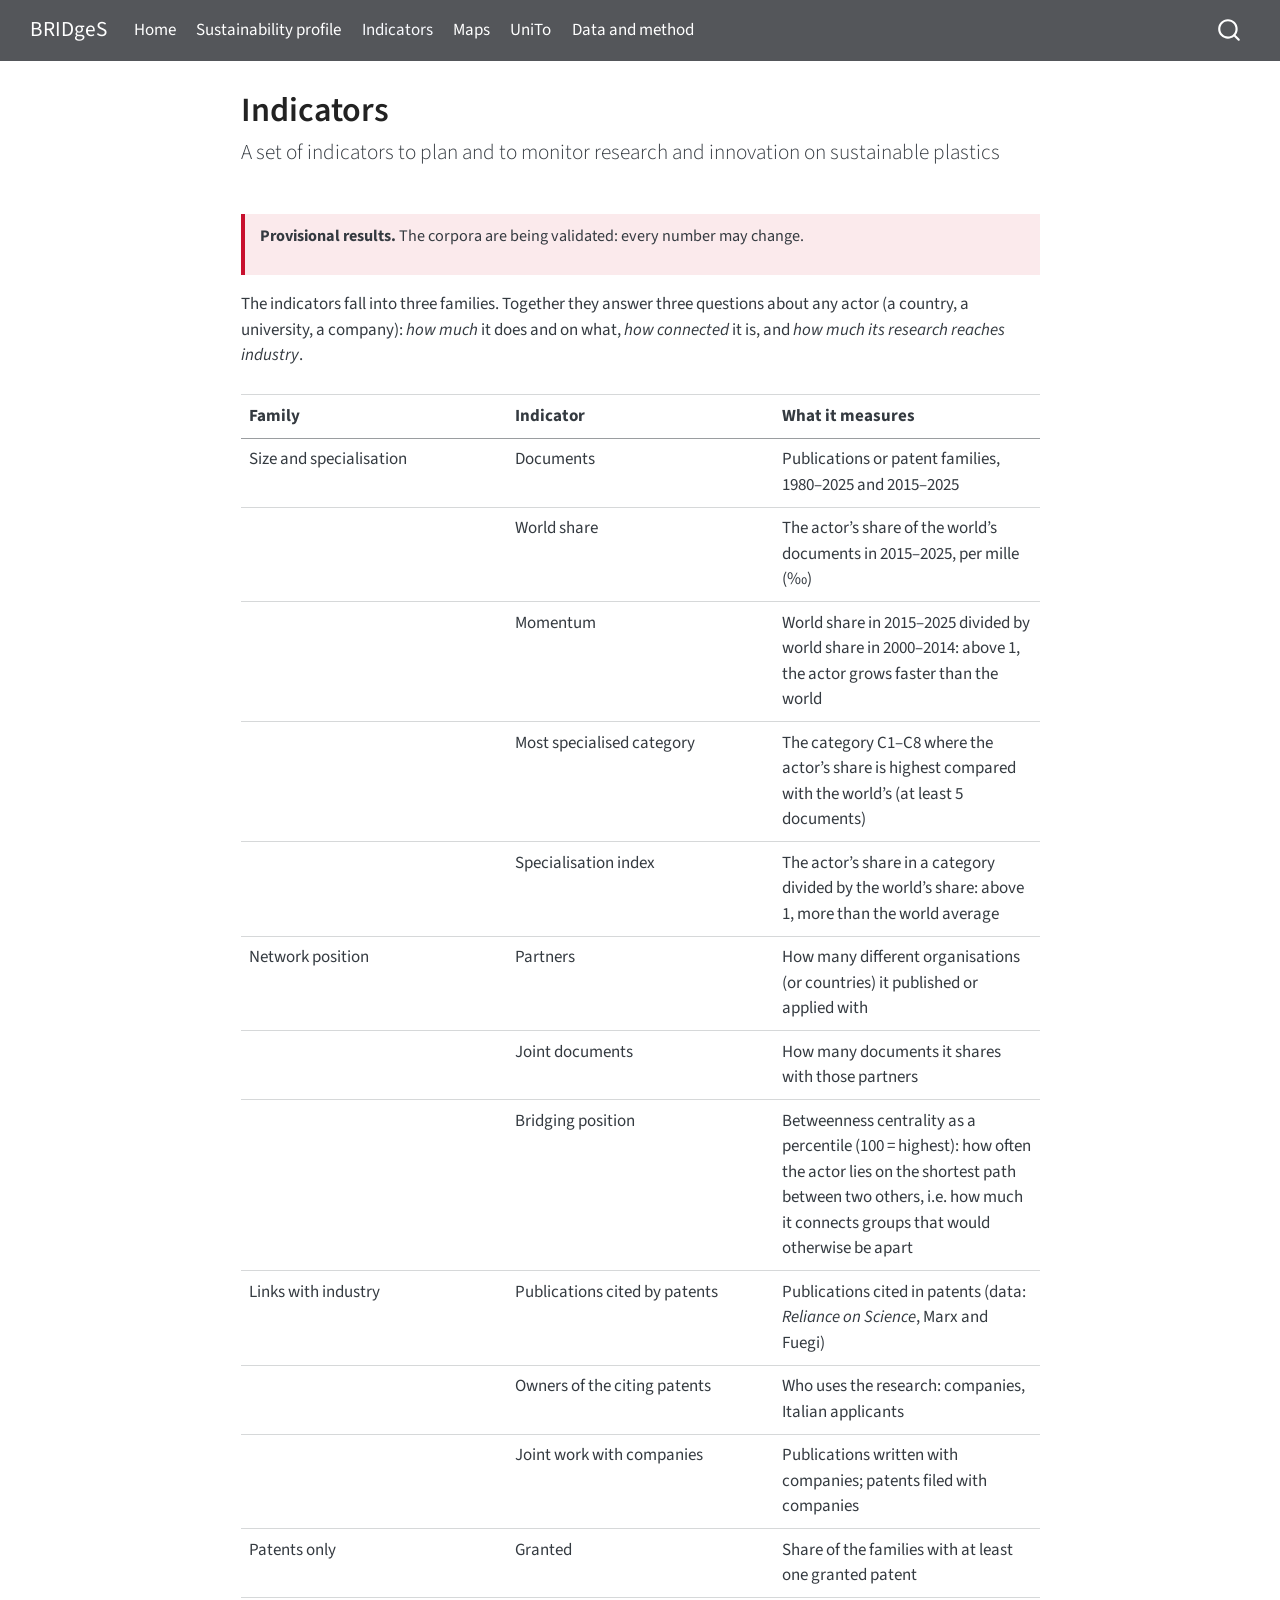
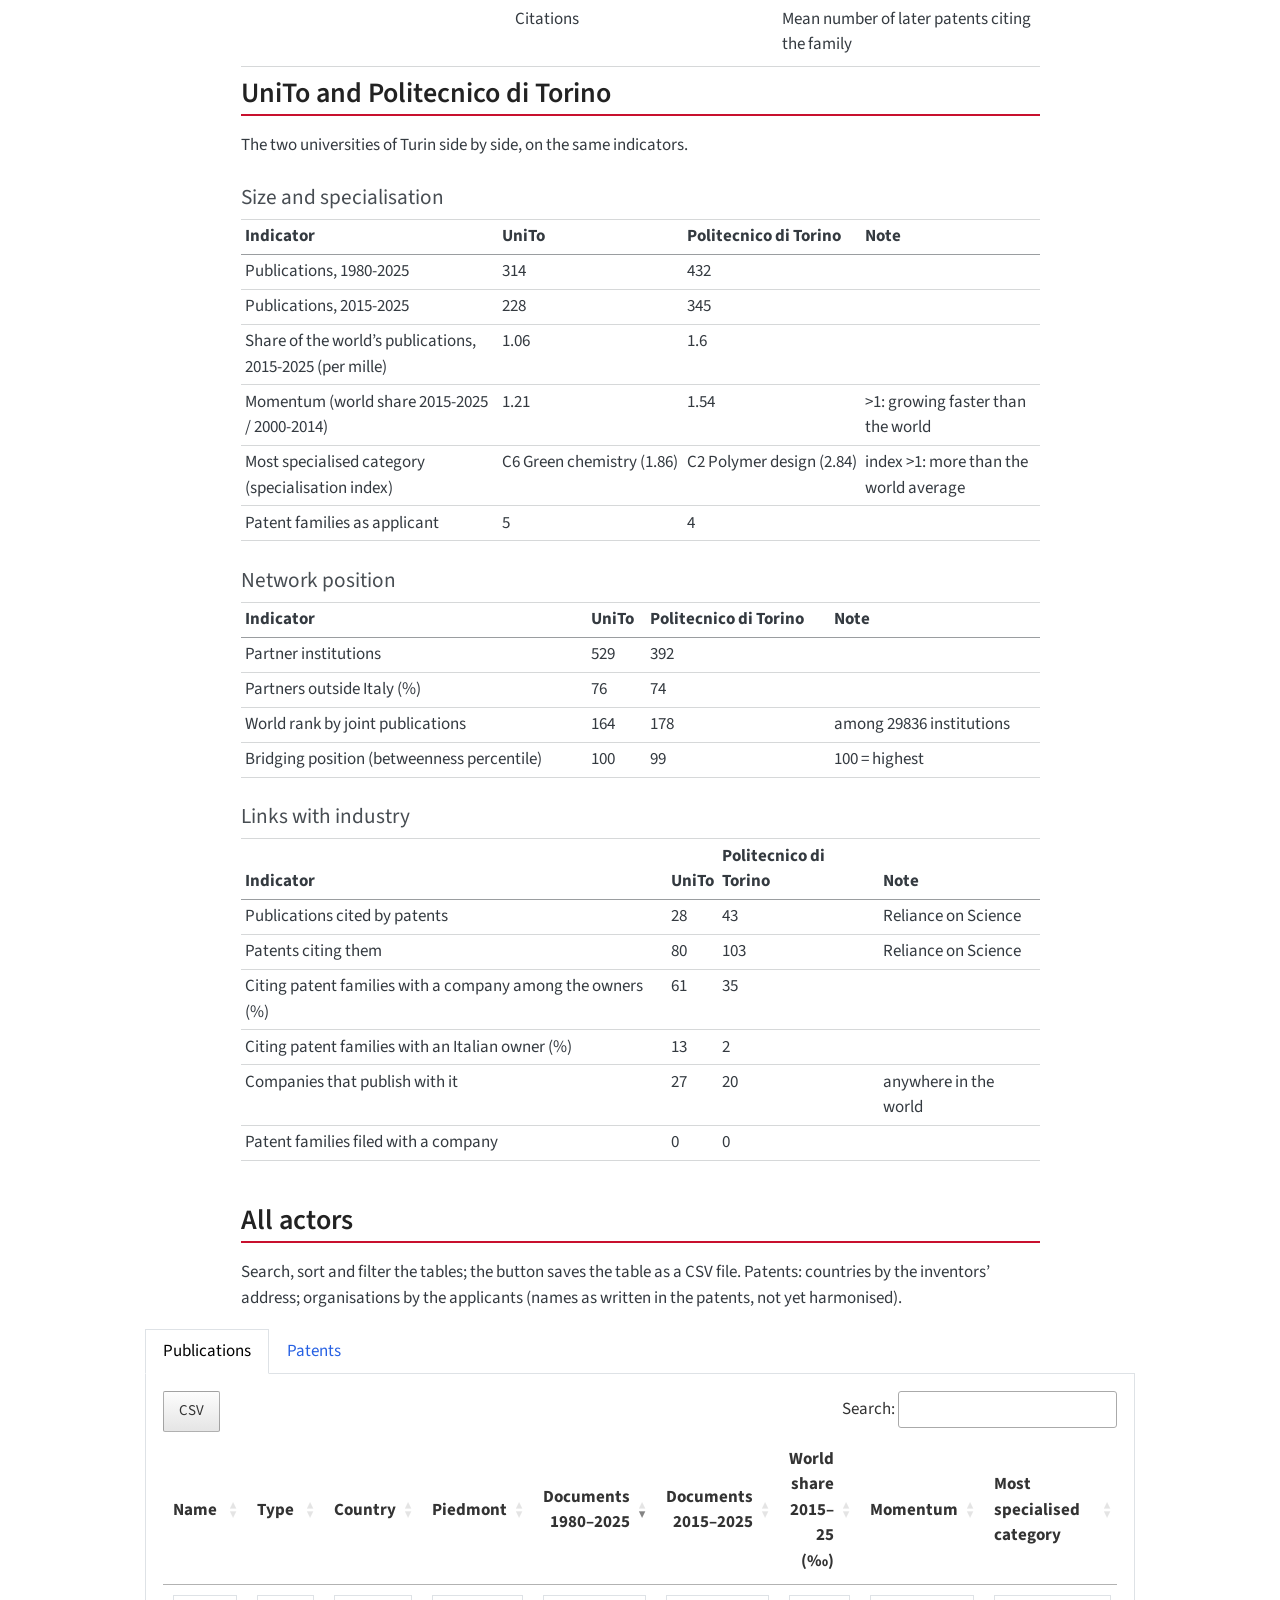
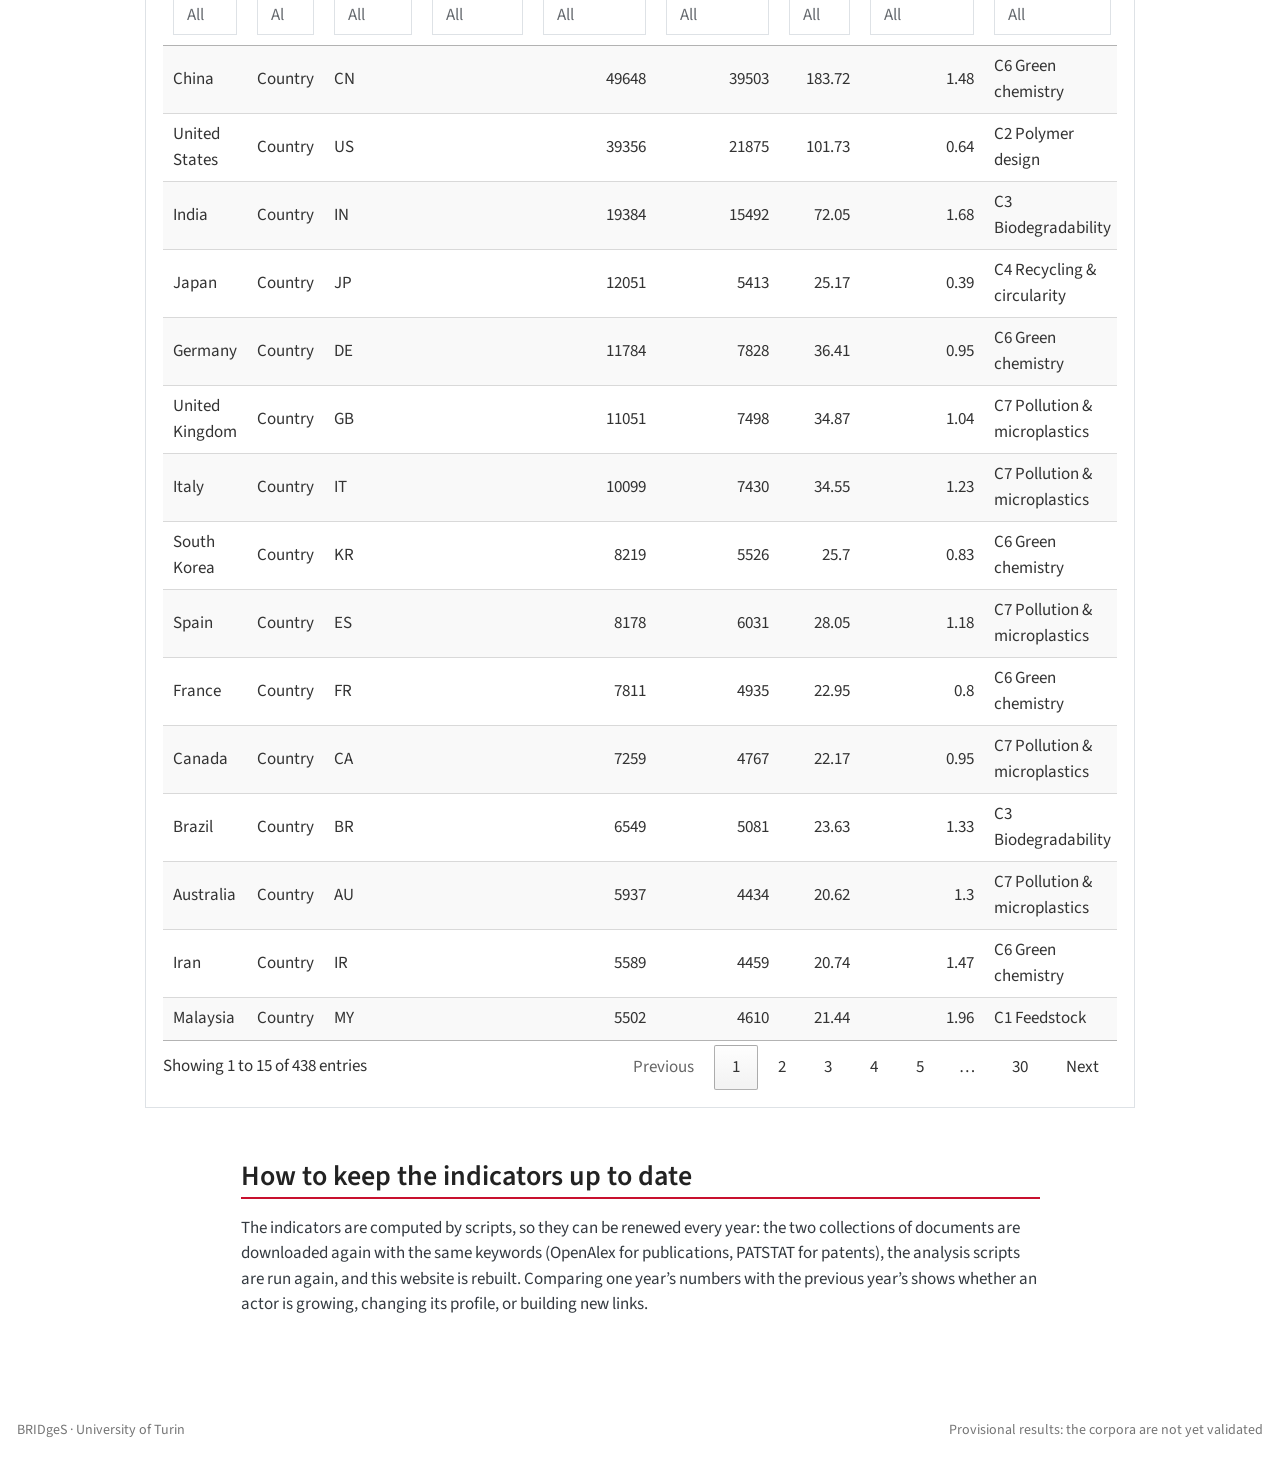
==== indicators.html @ ce09533a "Publish the BRIDgeS dashboard (provisional results) Co-Authored-By: Claude Opus 5.5 <noreply@anthrop" ====
<!DOCTYPE html>
<html xmlns="http://www.w3.org/1999/xhtml" lang="en" xml:lang="en"><head>

<meta charset="utf-8">
<meta name="generator" content="quarto-1.11.9">

<meta name="viewport" content="width=device-width, initial-scale=1.0, user-scalable=yes">


<title>Indicators – BRIDgeS</title>
<style>
/* Default styles provided by pandoc.
** See https://pandoc.org/MANUAL.html#variables-for-html for config info.
*/
span.smallcaps{font-variant: small-caps;}
div.columns{display: flex; gap: 1.5em;}
div.column{flex: auto;}
@media screen {
div.columns{gap: min(4vw, 1.5em);}
div.column{overflow-x: auto;}
}
div.hanging-indent{margin-left: 1.5em; text-indent: -1.5em;}
ul.task-list{list-style: none;}
ul.task-list li input[type="checkbox"] {
  width: 0.8em;
  margin: 0 0.8em 0.2em -1em; /* quarto-specific, see https://github.com/quarto-dev/quarto-cli/issues/4556 */ 
  vertical-align: middle;
}
</style>


<script src="site_libs/quarto-nav/quarto-nav.js"></script>
<script src="site_libs/quarto-nav/headroom.min.js"></script>
<script src="site_libs/clipboard/clipboard.min.js"></script>
<script src="site_libs/quarto-search/autocomplete.umd.js"></script>
<script src="site_libs/quarto-search/fuse.min.js"></script>
<script src="site_libs/quarto-search/quarto-search.js"></script>
<meta name="quarto:offset" content="./">
<script src="site_libs/quarto-html/quarto.js" type="module"></script>
<script src="site_libs/quarto-html/tabsets/tabsets.js" type="module"></script>
<script src="site_libs/quarto-html/scrollable-regions/scrollable-regions.js" type="module"></script>
<script src="site_libs/quarto-html/popper.min.js"></script>
<script src="site_libs/quarto-html/tippy.umd.min.js"></script>
<script src="site_libs/quarto-html/anchor.min.js"></script>
<link href="site_libs/quarto-html/tippy.css" rel="stylesheet">
<link href="site_libs/quarto-html/quarto-syntax-highlighting-63b5708e65d6cd79cd7618c58d0c21e7.css" rel="stylesheet" id="quarto-text-highlighting-styles">
<script src="site_libs/bootstrap/bootstrap.min.js"></script>
<link href="site_libs/bootstrap/bootstrap-icons.css" rel="stylesheet">
<link href="site_libs/bootstrap/bootstrap-1e1990210f706a23b1043b8b5bf1d774.min.css" rel="stylesheet" append-hash="true" id="quarto-bootstrap" data-mode="light">
<script id="quarto-search-options" type="application/json">{
  "location": "navbar",
  "copy-button": false,
  "collapse-after": 3,
  "panel-placement": "end",
  "type": "overlay",
  "limit": 50,
  "keyboard-shortcut": [
    "f",
    "/",
    "s"
  ],
  "show-item-context": false,
  "language": {
    "search-no-results-text": "No results",
    "search-matching-documents-text": "matching documents",
    "search-copy-link-title": "Copy link to search",
    "search-hide-matches-text": "Hide additional matches",
    "search-more-match-text": "more match in this document",
    "search-more-matches-text": "more matches in this document",
    "search-clear-button-title": "Clear",
    "search-text-placeholder": "",
    "search-detached-cancel-button-title": "Cancel",
    "search-submit-button-title": "Submit",
    "search-label": "Search"
  }
}</script>
<link href="site_libs/htmltools-fill-0.5.9/fill.css" rel="stylesheet">
<script src="site_libs/htmlwidgets-1.6.4/htmlwidgets.js"></script>
<link href="site_libs/datatables-css-0.0.0/datatables-crosstalk.css" rel="stylesheet">
<script src="site_libs/datatables-binding-0.34.0/datatables.js"></script>
<script src="site_libs/jquery-3.6.0/jquery-3.6.0.min.js"></script>
<link href="site_libs/dt-core-1.13.6/css/jquery.dataTables.min.css" rel="stylesheet">
<link href="site_libs/dt-core-1.13.6/css/jquery.dataTables.extra.css" rel="stylesheet">
<script src="site_libs/dt-core-1.13.6/js/jquery.dataTables.min.js"></script>
<link href="site_libs/dt-ext-buttons-1.13.6/css/buttons.dataTables.min.css" rel="stylesheet">
<script src="site_libs/dt-ext-buttons-1.13.6/js/dataTables.buttons.min.js"></script>
<script src="site_libs/dt-ext-buttons-1.13.6/js/buttons.html5.min.js"></script>
<script src="site_libs/dt-ext-buttons-1.13.6/js/buttons.colVis.min.js"></script>
<script src="site_libs/dt-ext-buttons-1.13.6/js/buttons.print.min.js"></script>
<link href="site_libs/nouislider-7.0.10/jquery.nouislider.min.css" rel="stylesheet">
<script src="site_libs/nouislider-7.0.10/jquery.nouislider.min.js"></script>
<link href="site_libs/selectize-0.12.0/selectize.bootstrap3.css" rel="stylesheet">
<script src="site_libs/selectize-0.12.0/selectize.min.js"></script>
<link href="site_libs/crosstalk-1.2.2/css/crosstalk.min.css" rel="stylesheet">
<script src="site_libs/crosstalk-1.2.2/js/crosstalk.min.js"></script>


<link rel="stylesheet" href="styles.css">
</head>

<body class="nav-fixed fullcontent quarto-light"><a id="quarto-skip-link" class="visually-hidden-focusable" href="#quarto-document-content">Skip to main content</a>

<div id="quarto-search-results"></div>
  <header id="quarto-header" class="headroom fixed-top">
    <nav class="navbar navbar-expand-lg " data-bs-theme="dark" aria-label="Site">
      <div class="navbar-container container-fluid">
      <div class="navbar-brand-container mx-auto">
    <a class="navbar-brand" href="./index.html">
    <span class="navbar-title">BRIDgeS</span>
    </a>
  </div>
          <button class="navbar-toggler" type="button" data-bs-toggle="collapse" data-bs-target="#navbarCollapse" aria-controls="navbarCollapse" aria-expanded="false" aria-label="Toggle navigation" onclick="if (window.quartoToggleHeadroom) { window.quartoToggleHeadroom(); }">
  <span class="navbar-toggler-icon"></span>
</button>
          <div class="collapse navbar-collapse" id="navbarCollapse">
            <ul class="navbar-nav navbar-nav-scroll me-auto">
  <li class="nav-item">
    <a class="nav-link" href="./index.html"> 
<span class="menu-text">Home</span></a>
  </li>  
  <li class="nav-item">
    <a class="nav-link" href="./profile.html"> 
<span class="menu-text">Sustainability profile</span></a>
  </li>  
  <li class="nav-item">
    <a class="nav-link active" href="./indicators.html" aria-current="page"> 
<span class="menu-text">Indicators</span></a>
  </li>  
  <li class="nav-item">
    <a class="nav-link" href="./maps.html"> 
<span class="menu-text">Maps</span></a>
  </li>  
  <li class="nav-item">
    <a class="nav-link" href="./unito.html"> 
<span class="menu-text">UniTo</span></a>
  </li>  
  <li class="nav-item">
    <a class="nav-link" href="./about.html"> 
<span class="menu-text">Data and method</span></a>
  </li>  
</ul>
          </div> <!-- /navcollapse -->
            <div class="quarto-navbar-tools">
</div>
            <div id="quarto-search" class="" title="Search"></div>
      </div> <!-- /container-fluid -->
    </nav>
</header>
<!-- content -->
<div id="quarto-content" class="quarto-container page-columns page-rows-contents page-layout-article page-navbar">
<!-- sidebar -->
<!-- margin-sidebar -->
    
<!-- main -->
<main class="content page-columns page-full" id="quarto-document-content" tabindex="-1">

<header id="title-block-header" class="quarto-title-block default">
<div class="quarto-title">
<h1 class="title">Indicators</h1>
<p class="subtitle lead">A set of indicators to plan and to monitor research and innovation on sustainable plastics</p>
</div>



<div class="quarto-title-meta">

    
  
    
  </div>
  


</header>


<div class="provisional">
<p><strong>Provisional results.</strong> The corpora are being validated: every number may change.</p>
</div>
<p>The indicators fall into three families. Together they answer three questions about any actor (a country, a university, a company): <em>how much</em> it does and on what, <em>how connected</em> it is, and <em>how much its research reaches industry</em>.</p>
<table class="caption-top table">
<colgroup>
<col style="width: 33%">
<col style="width: 33%">
<col style="width: 33%">
</colgroup>
<thead>
<tr class="header">
<th>Family</th>
<th>Indicator</th>
<th>What it measures</th>
</tr>
</thead>
<tbody>
<tr class="odd">
<td>Size and specialisation</td>
<td>Documents</td>
<td>Publications or patent families, 1980–2025 and 2015–2025</td>
</tr>
<tr class="even">
<td></td>
<td>World share</td>
<td>The actor’s share of the world’s documents in 2015–2025, per mille (‰)</td>
</tr>
<tr class="odd">
<td></td>
<td>Momentum</td>
<td>World share in 2015–2025 divided by world share in 2000–2014: above 1, the actor grows faster than the world</td>
</tr>
<tr class="even">
<td></td>
<td>Most specialised category</td>
<td>The category C1–C8 where the actor’s share is highest compared with the world’s (at least 5 documents)</td>
</tr>
<tr class="odd">
<td></td>
<td>Specialisation index</td>
<td>The actor’s share in a category divided by the world’s share: above 1, more than the world average</td>
</tr>
<tr class="even">
<td>Network position</td>
<td>Partners</td>
<td>How many different organisations (or countries) it published or applied with</td>
</tr>
<tr class="odd">
<td></td>
<td>Joint documents</td>
<td>How many documents it shares with those partners</td>
</tr>
<tr class="even">
<td></td>
<td>Bridging position</td>
<td>Betweenness centrality as a percentile (100 = highest): how often the actor lies on the shortest path between two others, i.e.&nbsp;how much it connects groups that would otherwise be apart</td>
</tr>
<tr class="odd">
<td>Links with industry</td>
<td>Publications cited by patents</td>
<td>Publications cited in patents (data: <em>Reliance on Science</em>, Marx and Fuegi)</td>
</tr>
<tr class="even">
<td></td>
<td>Owners of the citing patents</td>
<td>Who uses the research: companies, Italian applicants</td>
</tr>
<tr class="odd">
<td></td>
<td>Joint work with companies</td>
<td>Publications written with companies; patents filed with companies</td>
</tr>
<tr class="even">
<td>Patents only</td>
<td>Granted</td>
<td>Share of the families with at least one granted patent</td>
</tr>
<tr class="odd">
<td></td>
<td>Citations</td>
<td>Mean number of later patents citing the family</td>
</tr>
</tbody>
</table>
<section id="unito-and-politecnico-di-torino" class="level2">
<h2 class="anchored" data-anchor-id="unito-and-politecnico-di-torino">UniTo and Politecnico di Torino</h2>
<p>The two universities of Turin side by side, on the same indicators.</p>
<section id="size-and-specialisation" class="level4">
<h4 class="anchored" data-anchor-id="size-and-specialisation">Size and specialisation</h4>
<table class="table table-sm scorecard">
<thead>
<tr>
<th style="text-align:left;">
Indicator
</th>
<th style="text-align:left;">
UniTo
</th>
<th style="text-align:left;">
Politecnico di Torino
</th>
<th style="text-align:left;">
Note
</th>
</tr>
</thead>
<tbody>
<tr>
<td style="text-align:left;">
Publications, 1980-2025
</td>
<td style="text-align:left;">
314
</td>
<td style="text-align:left;">
432
</td>
<td style="text-align:left;">
</td>
</tr>
<tr>
<td style="text-align:left;">
Publications, 2015-2025
</td>
<td style="text-align:left;">
228
</td>
<td style="text-align:left;">
345
</td>
<td style="text-align:left;">
</td>
</tr>
<tr>
<td style="text-align:left;">
Share of the world’s publications, 2015-2025 (per mille)
</td>
<td style="text-align:left;">
1.06
</td>
<td style="text-align:left;">
1.6
</td>
<td style="text-align:left;">
</td>
</tr>
<tr>
<td style="text-align:left;">
Momentum (world share 2015-2025 / 2000-2014)
</td>
<td style="text-align:left;">
1.21
</td>
<td style="text-align:left;">
1.54
</td>
<td style="text-align:left;">
&gt;1: growing faster than the world
</td>
</tr>
<tr>
<td style="text-align:left;">
Most specialised category (specialisation index)
</td>
<td style="text-align:left;">
C6 Green chemistry (1.86)
</td>
<td style="text-align:left;">
C2 Polymer design (2.84)
</td>
<td style="text-align:left;">
index &gt;1: more than the world average
</td>
</tr>
<tr>
<td style="text-align:left;">
Patent families as applicant
</td>
<td style="text-align:left;">
5
</td>
<td style="text-align:left;">
4
</td>
<td style="text-align:left;">
</td>
</tr>
</tbody>
</table>
</section>
<section id="network-position" class="level4">
<h4 class="anchored" data-anchor-id="network-position">Network position</h4>
<table class="table table-sm scorecard">
<thead>
<tr>
<th style="text-align:left;">
Indicator
</th>
<th style="text-align:left;">
UniTo
</th>
<th style="text-align:left;">
Politecnico di Torino
</th>
<th style="text-align:left;">
Note
</th>
</tr>
</thead>
<tbody>
<tr>
<td style="text-align:left;">
Partner institutions
</td>
<td style="text-align:left;">
529
</td>
<td style="text-align:left;">
392
</td>
<td style="text-align:left;">
</td>
</tr>
<tr>
<td style="text-align:left;">
Partners outside Italy (%)
</td>
<td style="text-align:left;">
76
</td>
<td style="text-align:left;">
74
</td>
<td style="text-align:left;">
</td>
</tr>
<tr>
<td style="text-align:left;">
World rank by joint publications
</td>
<td style="text-align:left;">
164
</td>
<td style="text-align:left;">
178
</td>
<td style="text-align:left;">
among 29836 institutions
</td>
</tr>
<tr>
<td style="text-align:left;">
Bridging position (betweenness percentile)
</td>
<td style="text-align:left;">
100
</td>
<td style="text-align:left;">
99
</td>
<td style="text-align:left;">
100 = highest
</td>
</tr>
</tbody>
</table>
</section>
<section id="links-with-industry" class="level4">
<h4 class="anchored" data-anchor-id="links-with-industry">Links with industry</h4>
<table class="table table-sm scorecard">
<thead>
<tr>
<th style="text-align:left;">
Indicator
</th>
<th style="text-align:left;">
UniTo
</th>
<th style="text-align:left;">
Politecnico di Torino
</th>
<th style="text-align:left;">
Note
</th>
</tr>
</thead>
<tbody>
<tr>
<td style="text-align:left;">
Publications cited by patents
</td>
<td style="text-align:left;">
28
</td>
<td style="text-align:left;">
43
</td>
<td style="text-align:left;">
Reliance on Science
</td>
</tr>
<tr>
<td style="text-align:left;">
Patents citing them
</td>
<td style="text-align:left;">
80
</td>
<td style="text-align:left;">
103
</td>
<td style="text-align:left;">
Reliance on Science
</td>
</tr>
<tr>
<td style="text-align:left;">
Citing patent families with a company among the owners (%)
</td>
<td style="text-align:left;">
61
</td>
<td style="text-align:left;">
35
</td>
<td style="text-align:left;">
</td>
</tr>
<tr>
<td style="text-align:left;">
Citing patent families with an Italian owner (%)
</td>
<td style="text-align:left;">
13
</td>
<td style="text-align:left;">
2
</td>
<td style="text-align:left;">
</td>
</tr>
<tr>
<td style="text-align:left;">
Companies that publish with it
</td>
<td style="text-align:left;">
27
</td>
<td style="text-align:left;">
20
</td>
<td style="text-align:left;">
anywhere in the world
</td>
</tr>
<tr>
<td style="text-align:left;">
Patent families filed with a company
</td>
<td style="text-align:left;">
0
</td>
<td style="text-align:left;">
0
</td>
<td style="text-align:left;">
</td>
</tr>
</tbody>
</table>
</section>
</section>
<section id="all-actors" class="level2 page-columns page-full">
<h2 class="anchored" data-anchor-id="all-actors">All actors</h2>
<p>Search, sort and filter the tables; the button saves the table as a CSV file. Patents: countries by the inventors’ address; organisations by the applicants (names as written in the patents, not yet harmonised).</p>
<div class="column-page">
<div class="tabset-margin-container"></div><div class="panel-tabset">
<ul class="nav nav-tabs" role="tablist"><li class="nav-item" role="presentation"><a class="nav-link active" id="tabset-1-1-tab" data-bs-toggle="tab" data-bs-target="#tabset-1-1" role="tab" aria-controls="tabset-1-1" aria-selected="true" href="">Publications</a></li><li class="nav-item" role="presentation"><a class="nav-link" id="tabset-1-2-tab" data-bs-toggle="tab" data-bs-target="#tabset-1-2" role="tab" aria-controls="tabset-1-2" aria-selected="false" href="">Patents</a></li></ul>
<div class="tab-content">
<div id="tabset-1-1" class="tab-pane active" role="tabpanel" aria-labelledby="tabset-1-1-tab">
<div class="cell">
<div class="cell-output-display">
<div class="datatables html-widget html-fill-item" id="htmlwidget-7d5d56c39cedba1bdcaa" style="width:100%;height:auto;"></div>
<script type="application/json" data-for="htmlwidget-7d5d56c39cedba1bdcaa">{"x":{"filter":"top","vertical":false,"filterHTML":"<tr>\n  <td data-type=\"character\" style=\"vertical-align: top;\">\n    <div class=\"form-group has-feedback\" style=\"margin-bottom: auto;\">\n      <input type=\"search\" placeholder=\"All\" class=\"form-control\" style=\"width: 100%;\"/>\n      <span class=\"glyphicon glyphicon-remove-circle form-control-feedback\"><\/span>\n    <\/div>\n  <\/td>\n  <td data-type=\"factor\" style=\"vertical-align: top;\">\n    <div class=\"form-group has-feedback\" style=\"margin-bottom: auto;\">\n      <input type=\"search\" placeholder=\"All\" class=\"form-control\" style=\"width: 100%;\"/>\n      <span class=\"glyphicon glyphicon-remove-circle form-control-feedback\"><\/span>\n    <\/div>\n    <div style=\"width: 100%; display: none;\">\n      <select multiple=\"multiple\" style=\"width: 100%;\" data-options=\"[&quot;Company&quot;,&quot;Country&quot;,&quot;Research organisation&quot;]\"><\/select>\n    <\/div>\n  <\/td>\n  <td data-type=\"character\" style=\"vertical-align: top;\">\n    <div class=\"form-group has-feedback\" style=\"margin-bottom: auto;\">\n      <input type=\"search\" placeholder=\"All\" class=\"form-control\" style=\"width: 100%;\"/>\n      <span class=\"glyphicon glyphicon-remove-circle form-control-feedback\"><\/span>\n    <\/div>\n  <\/td>\n  <td data-type=\"character\" style=\"vertical-align: top;\">\n    <div class=\"form-group has-feedback\" style=\"margin-bottom: auto;\">\n      <input type=\"search\" placeholder=\"All\" class=\"form-control\" style=\"width: 100%;\"/>\n      <span class=\"glyphicon glyphicon-remove-circle form-control-feedback\"><\/span>\n    <\/div>\n  <\/td>\n  <td data-type=\"integer\" style=\"vertical-align: top;\">\n    <div class=\"form-group has-feedback\" style=\"margin-bottom: auto;\">\n      <input type=\"search\" placeholder=\"All\" class=\"form-control\" style=\"width: 100%;\"/>\n      <span class=\"glyphicon glyphicon-remove-circle form-control-feedback\"><\/span>\n    <\/div>\n    <div style=\"display: none;position: absolute;width: 200px;opacity: 1\">\n      <div data-min=\"3\" data-max=\"49648\"><\/div>\n      <span style=\"float: left;\"><\/span>\n      <span style=\"float: right;\"><\/span>\n    <\/div>\n  <\/td>\n  <td data-type=\"integer\" style=\"vertical-align: top;\">\n    <div class=\"form-group has-feedback\" style=\"margin-bottom: auto;\">\n      <input type=\"search\" placeholder=\"All\" class=\"form-control\" style=\"width: 100%;\"/>\n      <span class=\"glyphicon glyphicon-remove-circle form-control-feedback\"><\/span>\n    <\/div>\n    <div style=\"display: none;position: absolute;width: 200px;opacity: 1\">\n      <div data-min=\"0\" data-max=\"39503\"><\/div>\n      <span style=\"float: left;\"><\/span>\n      <span style=\"float: right;\"><\/span>\n    <\/div>\n  <\/td>\n  <td data-type=\"number\" style=\"vertical-align: top;\">\n    <div class=\"form-group has-feedback\" style=\"margin-bottom: auto;\">\n      <input type=\"search\" placeholder=\"All\" class=\"form-control\" style=\"width: 100%;\"/>\n      <span class=\"glyphicon glyphicon-remove-circle form-control-feedback\"><\/span>\n    <\/div>\n    <div style=\"display: none;position: absolute;width: 200px;opacity: 1\">\n      <div data-min=\"0\" data-max=\"183.72\" data-scale=\"2\"><\/div>\n      <span style=\"float: left;\"><\/span>\n      <span style=\"float: right;\"><\/span>\n    <\/div>\n  <\/td>\n  <td data-type=\"number\" style=\"vertical-align: top;\">\n    <div class=\"form-group has-feedback\" style=\"margin-bottom: auto;\">\n      <input type=\"search\" placeholder=\"All\" class=\"form-control\" style=\"width: 100%;\"/>\n      <span class=\"glyphicon glyphicon-remove-circle form-control-feedback\"><\/span>\n    <\/div>\n    <div style=\"display: none;position: absolute;width: 200px;opacity: 1\">\n      <div data-min=\"0\" data-max=\"17.91\" data-scale=\"2\"><\/div>\n      <span style=\"float: left;\"><\/span>\n      <span style=\"float: right;\"><\/span>\n    <\/div>\n  <\/td>\n  <td data-type=\"factor\" style=\"vertical-align: top;\">\n    <div class=\"form-group has-feedback\" style=\"margin-bottom: auto;\">\n      <input type=\"search\" placeholder=\"All\" class=\"form-control\" style=\"width: 100%;\"/>\n      <span class=\"glyphicon glyphicon-remove-circle form-control-feedback\"><\/span>\n    <\/div>\n    <div style=\"width: 100%; display: none;\">\n      <select multiple=\"multiple\" style=\"width: 100%;\" data-options=\"[&quot;&quot;,&quot;C1 Feedstock&quot;,&quot;C2 Polymer design&quot;,&quot;C3 Biodegradability&quot;,&quot;C4 Recycling &amp; circularity&quot;,&quot;C5 Life-cycle assessment&quot;,&quot;C6 Green chemistry&quot;,&quot;C7 Pollution &amp; microplastics&quot;,&quot;C8 Health &amp; risk&quot;]\"><\/select>\n    <\/div>\n  <\/td>\n  <td data-type=\"number\" style=\"vertical-align: top;\">\n    <div class=\"form-group has-feedback\" style=\"margin-bottom: auto;\">\n      <input type=\"search\" placeholder=\"All\" class=\"form-control\" style=\"width: 100%;\"/>\n      <span class=\"glyphicon glyphicon-remove-circle form-control-feedback\"><\/span>\n    <\/div>\n    <div style=\"display: none;position: absolute;width: 200px;opacity: 1\">\n      <div data-min=\"1.09\" data-max=\"25.06\" data-scale=\"2\"><\/div>\n      <span style=\"float: left;\"><\/span>\n      <span style=\"float: right;\"><\/span>\n    <\/div>\n  <\/td>\n  <td data-type=\"integer\" style=\"vertical-align: top;\">\n    <div class=\"form-group has-feedback\" style=\"margin-bottom: auto;\">\n      <input type=\"search\" placeholder=\"All\" class=\"form-control\" style=\"width: 100%;\"/>\n      <span class=\"glyphicon glyphicon-remove-circle form-control-feedback\"><\/span>\n    <\/div>\n    <div style=\"display: none;position: absolute;width: 200px;opacity: 1\">\n      <div data-min=\"3\" data-max=\"3176\"><\/div>\n      <span style=\"float: left;\"><\/span>\n      <span style=\"float: right;\"><\/span>\n    <\/div>\n  <\/td>\n  <td data-type=\"integer\" style=\"vertical-align: top;\">\n    <div class=\"form-group has-feedback\" style=\"margin-bottom: auto;\">\n      <input type=\"search\" placeholder=\"All\" class=\"form-control\" style=\"width: 100%;\"/>\n      <span class=\"glyphicon glyphicon-remove-circle form-control-feedback\"><\/span>\n    <\/div>\n    <div style=\"display: none;position: absolute;width: 200px;opacity: 1\">\n      <div data-min=\"4\" data-max=\"22136\"><\/div>\n      <span style=\"float: left;\"><\/span>\n      <span style=\"float: right;\"><\/span>\n    <\/div>\n  <\/td>\n  <td data-type=\"integer\" style=\"vertical-align: top;\">\n    <div class=\"form-group has-feedback\" style=\"margin-bottom: auto;\">\n      <input type=\"search\" placeholder=\"All\" class=\"form-control\" style=\"width: 100%;\"/>\n      <span class=\"glyphicon glyphicon-remove-circle form-control-feedback\"><\/span>\n    <\/div>\n    <div style=\"display: none;position: absolute;width: 200px;opacity: 1\">\n      <div data-min=\"17\" data-max=\"100\"><\/div>\n      <span style=\"float: left;\"><\/span>\n      <span style=\"float: right;\"><\/span>\n    <\/div>\n  <\/td>\n<\/tr>","extensions":["Buttons"],"data":[["Sinopec (China)","Dow Chemical (United States)","BASF (Germany)","DuPont (United States)","Chengdu Organic Chemicals (China)","Austrian Centre of Industrial Biotechnology (Austria)","Samsung (South Korea)","ExxonMobil (United States)","Procter &amp; Gamble (United States)","DSM (Netherlands)","BASF (United States)","Guangzhou Chemistry (China)","Polymer Competence Center Leoben (Austria)","Beijing Chemical Industry Research Institute (China)","Material (Belgium)","Robert Bosch (Germany)","Novartis (Switzerland)","Ferrari (Italy)","Hitachi (Japan)","General Electric (United States)","Innovation Engineering (Italy)","AstraZeneca (United Kingdom)","Novamont (Italy)","China National Petroleum Corporation (China)","Evonik (Germany)","Pfizer (United States)","Ford Motor Company (United States)","Interface (United States)","Petrobras (Brazil)","Faculty (United Kingdom)","Eastman Chemical Company (United States)","Bayer (Germany)","Shell (Netherlands)","Halliburton (United Kingdom)","Saudi Aramco (Saudi Arabia)","Tieto (Finland)","Nanomaterials Research (United States)","Schlumberger (Ireland)","Kompetenzzentrum Holz","Reliance Industries (India)","Avantium (Netherlands)","GTx (United States)","Pertamina (Indonesia)","Industriale Chimica (Italy)","Mitsubishi Chemical (Japan)","Takeda (Japan)","Johnson &amp; Johnson (United States)","IBM (United States)","Arkema (France)","Petronas (Malaysia)","Google (United States)","Eni (Italy)","Merck (Germany)","Total (France)","Nestlé (Switzerland)","Toray Industries, Inc. (Japan)","Bio-Medical Science (South Korea)","Ashland (United States)","Indian Oil Corporation (India)","Toshiba (Japan)","Unilever (United Kingdom)","BioSurfaces (United States)","Freeport-McMoRan (United States)","Corning (United States)","State Street (United States)","LG Chem (South Korea)","Saudi Aramco (United States)","Dow Chemical (India)","Piaggio (Italy)","Mitsubishi Group (Japan)","Catalyse","Kingfa (China)","AkzoNobel (Netherlands)","Roche (Switzerland)","Monsanto (United States)","Aditya Birla (India)","Xerox (Canada)","Saudi Arabia Basic Industries (United States)","General Motors (United States)","Merck &amp; Co., Inc., Rahway, NJ, USA (United States)","Nippon Steel (Japan)","Baker Hughes (United States)","Exact Sciences (United States)","Flanders Make (Belgium)","PowerChina (China)","Philips (Netherlands)","Saudi Arabia Basic Industries (Saudi Arabia)","Ebara (Japan)","Nofima","China Railway Group (China)","Borealis (Austria)","Walker (United States)","Toyota Central Research and Development Laboratories (Japan)","Carestream (United States)","Biobase (Germany)","China State Construction Engineering (China)","Institut für Technische und Angewandte Physik (Germany)","NEC (Japan)","China National Offshore Oil Corporation (China)","Abbott (United States)","Tecnologie Avanzate (Italy)","5T Torino (Italy)","China","United States","India","Japan","Germany","United Kingdom","Italy","South Korea","Spain","France","Canada","Brazil","Australia","Iran","Malaysia","Indonesia","Russia","Poland","The Netherlands","Turkey","Egypt","Saudi Arabia","Taiwan","Portugal","Thailand","Sweden","Belgium","Switzerland","Pakistan","Czechia","Mexico","Nigeria","Singapore","Austria","Greece","South Africa","Denmark","Romania","Hong Kong","Finland","Norway","Bangladesh","Iraq","Argentina","Ireland","Israel","Vietnam","Ukraine","Colombia","New Zealand","Hungary","Chile","Slovakia","United Arab Emirates","Slovenia","Algeria","Ethiopia","Morocco","Philippines","Serbia","Tunisia","Bulgaria","Qatar","Croatia","Ecuador","Jordan","Sri Lanka","Ghana","Lithuania","Kenya","Peru","Latvia","Kazakhstan","Nepal","Lebanon","Belarus","Estonia","Cyprus","Kuwait","Oman","Tanzania","Sudan","Yemen","Uzbekistan","Uganda","Venezuela","North Macedonia","Macao","Azerbaijan","Luxembourg","Cameroon","Palestine","Puerto Rico","Brunei","Cuba","Tajikistan","Zimbabwe","Costa Rica","Libya","Uruguay","Bosnia and Herzegovina","Syria","Botswana","Zambia","Georgia","Ivory Coast","Iceland","Benin","Moldova","Paraguay","Rwanda","Cambodia","Senegal","Mauritius","Chinese Academy of Sciences","Centre National de la Recherche Scientifique","University of Chinese Academy of Sciences","Sichuan University","Zhejiang University","Tsinghua University","South China University of Technology","Shanghai Jiao Tong University","Beijing University of Chemical Technology","National University of Singapore","Universidade de São Paulo","University of Toronto","Tongji University","The University of Tokyo","Consejo Nacional de Investigaciones Científicas y Técnicas","Universiti Putra Malaysia","King Saud University","University of Science and Technology of China","Tianjin University","University of the Basque Country","Universiti Sains Malaysia","Harvard University","Seoul National University","RWTH Aachen University","Jilin University","Massachusetts Institute of Technology","Ghent University","University of Technology Malaysia","Harbin Institute of Technology","National Research Council","Nanjing Forestry University","Kyoto University","Fudan University","University of Naples Federico II","Peking University","Sun Yat-sen University","Nanyang Technological University","University of Michigan","University of Malaya","University of Bologna","KTH Royal Institute of Technology","Huazhong University of Science and Technology","East China University of Science and Technology","Jiangnan University","Nanjing University","ETH Zurich","Tokyo Institute of Technology","McGill University","Wageningen University &amp; Research","The University of Queensland","Central South University","Chulalongkorn University","Donghua University","Imperial College London","Soochow University","University of Minho","University of Hong Kong","Sapienza University of Rome","Purdue University West Lafayette","Cornell University","Technical University of Denmark","Changchun Institute of Applied Chemistry","Shandong University","University of Minnesota","Nankai University","Wuhan University","Zhengzhou University","University of British Columbia","Dalian University of Technology","University of Pisa","Universidade Estadual de Campinas (UNICAMP)","Georgia Institute of Technology","Johns Hopkins University","Inserm","Korea University","University of Aveiro","Universidade Federal do Rio de Janeiro","Stanford University","University of Tehran","North Carolina State University","UNSW Sydney","Polish Academy of Sciences","National Research Centre","Jiangsu University","Nanjing Tech University","Pennsylvania State University","University of Illinois Urbana-Champaign","Hong Kong Polytechnic University","Michigan State University","State Key Laboratory of Pollution Control and Resource Reuse","Universidade do Porto","University College London","Universidade Estadual Paulista (Unesp)","KU Leuven","Cairo University","The University of Texas at Austin","Hanyang University","Aristotle University of Thessaloniki","Xi'an Jiaotong University","The University of Osaka","Hokkaido University","University of Manchester","Utrecht University","Russian Academy of Sciences","Qingdao University of Science and Technology","University of North Carolina at Chapel Hill","Korea Advanced Institute of Science and Technology","National Taiwan University","Universidad Nacional Autónoma de México","Université Claude Bernard Lyon 1","Southeast University","Saveetha University","Texas A&amp;M University","Universitat Politècnica de València","Monash University","Kyushu University","Universidade Federal de São Carlos","National Institute of Advanced Industrial Science and Technology","University of Lisbon","University of Florida","University of Palermo","National University of Malaysia","Delft University of Technology","Academy of Scientific and Innovative Research","Universiti Teknologi MARA","Rutgers, The State University of New Jersey","Technical University of Munich","Lomonosov Moscow State University","Eindhoven University of Technology","University of Milan","National Interuniversity Consortium of Materials Science and Technology","Tohoku University","Beijing National Laboratory for Molecular Sciences","Politecnico di Torino","University of Wisconsin–Madison","Nagoya University","Sungkyunkwan University","University of Alberta","Iowa State University","University of Tennessee at Knoxville","Zhejiang University of Technology","Yonsei University","Indian Institute of Technology Kharagpur","Universitat Politècnica de Catalunya","University of Cambridge","University of Massachusetts Amherst","University of California, Berkeley","University of California, Davis","University of Washington","East China Normal University","Virginia Tech","Vellore Institute of Technology University","Northwest A&amp;F University","Washington State University","University of Nottingham","RMIT University","Korea Institute of Science and Technology","Indian Institute of Technology Roorkee","University of Padua","Shenzhen University","Jinan University","Norwegian University of Science and Technology","Chongqing University","AGH University of Krakow","Xiamen University","Sorbonne Université","Karlsruhe Institute of Technology","Université de Montpellier","University of Bayreuth","Consejo Superior de Investigaciones Científicas","École Polytechnique Fédérale de Lausanne","Northwestern University","Guangdong University of Technology","Politecnico di Milano","King Abdulaziz University","Universität Hamburg","The University of Melbourne","Universidade Nova de Lisboa","City University of Hong Kong","Universidade Federal do Rio Grande do Sul","Lund University","University of Oxford","South China Agricultural University","University of Birmingham","University of Coimbra","Beijing Forestry University","University of Groningen","Chinese Academy of Agricultural Sciences","Northeast Forestry University","University of Waterloo","Agricultural Research Service","Rede de Química e Tecnologia","State Key Laboratory of Polymer Physics and Chemistry","Beijing Institute of Technology","Hunan University","Research Center for Eco-Environmental Sciences","University of Twente","Northwestern Polytechnical University","Universidade de Santiago de Compostela","Indian Institute of Technology Delhi","UniTo","Università degli Studi del Piemonte Orientale “Amedeo Avogadro”","Istituto Zooprofilattico Sperimentale del Piemonte Liguria e Valle d'Aosta","Accademia Albertina delle Belle Arti","Istituto Nazionale di Ricerca Metrologica","Center for Sustainable Future Technologies","Centro Ricerche FIAT","Azienda Sanitaria Locale Alessandria","Institute for Sustainable Plant Protection","Institute of Ecosystem Study","UniTo hospital","Torino e-district","Agenzia Regionale per la Protezione Ambientale del Piemonte","University of Gastronomic Sciences","Candiolo Cancer Institute","Azienda Sanitaria Locale di Asti","Ospedale San Giovanni Bosco","Research Institute on Sustainable Economic Growth","Institute of Electronics, Computer and Telecommunication Engineering","CSI Piemonte","Italian institute for Genomic Medicine","Environment Park"],["Company","Company","Company","Company","Company","Company","Company","Company","Company","Company","Company","Company","Company","Company","Company","Company","Company","Company","Company","Company","Company","Company","Company","Company","Company","Company","Company","Company","Company","Company","Company","Company","Company","Company","Company","Company","Company","Company","Company","Company","Company","Company","Company","Company","Company","Company","Company","Company","Company","Company","Company","Company","Company","Company","Company","Company","Company","Company","Company","Company","Company","Company","Company","Company","Company","Company","Company","Company","Company","Company","Company","Company","Company","Company","Company","Company","Company","Company","Company","Company","Company","Company","Company","Company","Company","Company","Company","Company","Company","Company","Company","Company","Company","Company","Company","Company","Company","Company","Company","Company","Company","Company","Country","Country","Country","Country","Country","Country","Country","Country","Country","Country","Country","Country","Country","Country","Country","Country","Country","Country","Country","Country","Country","Country","Country","Country","Country","Country","Country","Country","Country","Country","Country","Country","Country","Country","Country","Country","Country","Country","Country","Country","Country","Country","Country","Country","Country","Country","Country","Country","Country","Country","Country","Country","Country","Country","Country","Country","Country","Country","Country","Country","Country","Country","Country","Country","Country","Country","Country","Country","Country","Country","Country","Country","Country","Country","Country","Country","Country","Country","Country","Country","Country","Country","Country","Country","Country","Country","Country","Country","Country","Country","Country","Country","Country","Country","Country","Country","Country","Country","Country","Country","Country","Country","Country","Country","Country","Country","Country","Country","Country","Country","Country","Country","Country","Country","Research organisation","Research organisation","Research organisation","Research organisation","Research organisation","Research organisation","Research organisation","Research organisation","Research organisation","Research organisation","Research organisation","Research organisation","Research organisation","Research organisation","Research organisation","Research organisation","Research organisation","Research organisation","Research organisation","Research organisation","Research organisation","Research organisation","Research organisation","Research organisation","Research organisation","Research organisation","Research organisation","Research organisation","Research organisation","Research organisation","Research organisation","Research organisation","Research organisation","Research organisation","Research organisation","Research organisation","Research organisation","Research organisation","Research organisation","Research organisation","Research organisation","Research organisation","Research organisation","Research organisation","Research organisation","Research organisation","Research organisation","Research organisation","Research organisation","Research organisation","Research organisation","Research organisation","Research organisation","Research organisation","Research organisation","Research organisation","Research organisation","Research organisation","Research organisation","Research organisation","Research organisation","Research organisation","Research organisation","Research organisation","Research organisation","Research organisation","Research organisation","Research organisation","Research organisation","Research organisation","Research organisation","Research organisation","Research organisation","Research organisation","Research organisation","Research organisation","Research organisation","Research organisation","Research organisation","Research organisation","Research organisation","Research organisation","Research organisation","Research organisation","Research organisation","Research organisation","Research organisation","Research organisation","Research organisation","Research organisation","Research organisation","Research organisation","Research organisation","Research organisation","Research organisation","Research organisation","Research organisation","Research organisation","Research organisation","Research organisation","Research organisation","Research organisation","Research organisation","Research organisation","Research organisation","Research organisation","Research organisation","Research organisation","Research organisation","Research organisation","Research organisation","Research organisation","Research organisation","Research organisation","Research organisation","Research organisation","Research organisation","Research organisation","Research organisation","Research organisation","Research organisation","Research organisation","Research organisation","Research organisation","Research organisation","Research organisation","Research organisation","Research organisation","Research organisation","Research organisation","Research organisation","Research organisation","Research organisation","Research organisation","Research organisation","Research organisation","Research organisation","Research organisation","Research organisation","Research organisation","Research organisation","Research organisation","Research organisation","Research organisation","Research organisation","Research organisation","Research organisation","Research organisation","Research organisation","Research organisation","Research organisation","Research organisation","Research organisation","Research organisation","Research organisation","Research organisation","Research organisation","Research organisation","Research organisation","Research organisation","Research organisation","Research organisation","Research organisation","Research organisation","Research organisation","Research organisation","Research organisation","Research organisation","Research organisation","Research organisation","Research organisation","Research organisation","Research organisation","Research organisation","Research organisation","Research organisation","Research organisation","Research organisation","Research organisation","Research organisation","Research organisation","Research organisation","Research organisation","Research organisation","Research organisation","Research organisation","Research organisation","Research organisation","Research organisation","Research organisation","Research organisation","Research organisation","Research organisation","Research organisation","Research organisation","Research organisation","Research organisation","Research organisation","Research organisation","Research organisation","Research organisation","Research organisation","Research organisation","Research organisation","Research organisation","Research organisation","Research organisation","Research organisation","Research organisation","Research organisation","Research organisation","Research organisation","Research organisation","Research organisation","Research organisation","Research organisation","Research organisation","Research organisation","Research organisation","Research organisation","Research organisation","Research organisation"],["CN","US","DE","US","CN","AT","KR","US","US","NL","US","CN","AT","CN","BE","DE","CH","IT","JP","US","IT","GB","IT","CN","DE","US","US","US","BR","GB","US","DE","NL","GB","SA","FI","US","IE","AT","IN","NL","US","ID","IT","JP","JP","US","US","FR","MY","US","IT","DE","FR","CH","JP","KR","US","IN","JP","GB","US","US","US","US","KR","US","IN","IT","JP","FR","CN","NL","CH","US","IN","CA","US","US","US","JP","US","US","BE","CN","NL","SA","JP","NO","CN","AT","US","JP","US","DE","CN","DE","JP","CN","US","IT","IT","CN","US","IN","JP","DE","GB","IT","KR","ES","FR","CA","BR","AU","IR","MY","ID","RU","PL","NL","TR","EG","SA","TW","PT","TH","SE","BE","CH","PK","CZ","MX","NG","SG","AT","GR","ZA","DK","RO","HK","FI","NO","BD","IQ","AR","IE","IL","VN","UA","CO","NZ","HU","CL","SK","AE","SI","DZ","ET","MA","PH","RS","TN","BG","QA","HR","EC","JO","LK","GH","LT","KE","PE","LV","KZ","NP","LB","BY","EE","CY","KW","OM","TZ","SD","YE","UZ","UG","VE","MK","MO","AZ","LU","CM","PS","PR","BN","CU","TJ","ZW","CR","LY","UY","BA","SY","BW","ZM","GE","CI","IS","BJ","MD","PY","RW","KH","SN","MU","CN","FR","CN","CN","CN","CN","CN","CN","CN","SG","BR","CA","CN","JP","AR","MY","SA","CN","CN","ES","MY","US","KR","DE","CN","US","BE","MY","CN","IT","CN","JP","CN","IT","CN","CN","SG","US","MY","IT","SE","CN","CN","CN","CN","CH","JP","CA","NL","AU","CN","TH","CN","GB","CN","PT","HK","IT","US","US","DK","CN","CN","US","CN","CN","CN","CA","CN","IT","BR","US","US","FR","KR","PT","BR","US","IR","US","AU","PL","EG","CN","CN","US","US","HK","US","CN","PT","GB","BR","BE","EG","US","KR","GR","CN","JP","JP","GB","NL","RU","CN","US","KR","TW","MX","FR","CN","IN","US","ES","AU","JP","BR","JP","PT","US","IT","MY","NL","IN","MY","US","DE","RU","NL","IT","IT","JP","CN","IT","US","JP","KR","CA","US","US","CN","KR","IN","ES","GB","US","US","US","US","CN","US","IN","CN","US","GB","AU","KR","IN","IT","CN","CN","NO","CN","PL","CN","FR","DE","FR","DE","ES","CH","US","CN","IT","SA","DE","AU","PT","HK","BR","SE","GB","CN","GB","PT","CN","NL","CN","CN","CA","US","PT","CN","CN","CN","CN","NL","CN","ES","IN","IT","IT","IT","IT","IT","IT","IT","IT","IT","IT","IT","IT","IT","IT","IT","IT","IT","IT","IT","IT","IT","IT"],["","","","","","","","","","","","","","","","","","","","","","","yes","","","","","","","","","","","","","","","","","","","","","","","","","","","","","","","","","","","","","","","","","","","","","","","","","","","","","","","","","","","","","","","","","","","","","","","","","","","","","","yes","yes","","","","","","","","","","","","","","","","","","","","","","","","","","","","","","","","","","","","","","","","","","","","","","","","","","","","","","","","","","","","","","","","","","","","","","","","","","","","","","","","","","","","","","","","","","","","","","","","","","","","","","","","","","","","","","","","","","","","","","","","","","","","","","","","","","","","","","","","","","","","","","","","","","","","","","","","","","","","","","","","","","","","","","","","","","","","","","","","","","","","","","","","","","","","","","","","","","","","","","","","","","","","","","","","","","","","","","","","","","","","","","","","","","","","","","","","","","","","","","","","","","","","","","","","yes","","","","","","","","","","","","","","","","","","","","","","","","","","","","","","","","","","","","","","","","","","","","","","","","","","","","","","","","","","","","","","","","","","","yes","yes","yes","yes","yes","yes","yes","yes","yes","yes","yes","yes","yes","yes","yes","yes","yes","yes","yes","yes","yes","yes"],[168,153,129,111,89,88,85,78,75,74,73,72,69,68,62,62,60,59,59,58,58,56,55,55,54,52,51,51,50,50,50,47,44,41,41,41,40,40,39,39,39,38,38,38,37,36,35,35,35,35,34,34,34,33,33,33,33,33,32,31,31,31,31,30,30,30,30,29,29,29,29,29,29,28,28,28,28,28,27,27,27,27,27,27,27,27,27,27,26,26,26,26,26,25,25,25,25,24,24,24,17,4,49648,39356,19384,12051,11784,11051,10099,8219,8178,7811,7259,6549,5937,5589,5502,4850,4766,4536,4184,3888,3514,3226,3118,3096,2919,2874,2827,2618,2455,2172,2101,2100,1981,1811,1763,1749,1738,1660,1582,1555,1519,1392,1300,1290,1097,1094,1035,935,900,889,879,852,705,686,681,666,657,633,610,570,553,529,440,431,412,411,403,388,382,374,350,326,320,294,263,250,230,208,208,207,173,157,151,145,141,137,136,132,125,122,112,107,98,92,89,88,87,86,82,81,80,77,76,76,74,70,62,60,59,59,54,53,51,50,4146,3673,1752,1521,1377,1183,1176,1051,1005,971,962,836,830,827,823,816,782,780,776,771,770,748,746,746,743,739,723,721,711,711,708,704,694,690,689,683,674,674,674,671,667,664,663,662,654,650,646,646,642,641,636,632,623,621,608,606,605,601,596,591,581,573,568,565,565,563,562,553,552,550,550,547,547,545,545,545,540,539,538,531,527,523,522,520,517,516,516,515,511,509,506,503,503,503,501,499,498,495,490,487,485,485,484,480,479,475,475,471,471,468,466,466,465,463,458,456,456,454,453,451,451,450,450,448,447,445,445,442,439,437,437,436,433,432,429,429,427,425,425,423,422,419,417,417,414,414,413,412,408,405,405,404,404,403,402,400,399,398,397,397,395,395,394,394,391,391,389,389,388,387,386,382,382,382,381,379,378,375,374,372,371,370,369,366,365,362,359,359,356,355,353,353,352,351,351,351,351,350,350,347,314,64,27,19,18,16,15,15,13,12,11,9,8,8,7,6,5,4,3,3,3,3],[142,65,90,25,38,82,47,19,27,32,42,42,59,46,33,55,12,56,19,5,39,14,34,50,38,14,26,23,37,39,15,14,17,15,37,33,37,23,32,26,36,20,38,15,17,15,11,3,27,27,10,12,24,29,25,11,27,20,12,1,11,28,9,14,16,5,24,7,21,2,18,23,5,4,0,27,10,20,7,14,3,14,18,27,26,6,26,3,25,25,26,23,12,0,23,25,2,4,18,12,11,3,39503,21875,15492,5413,7828,7498,7430,5526,6031,4935,4767,5081,4434,4459,4610,4661,3712,3530,2884,3191,2909,2968,1884,2376,2412,1905,1933,1632,2290,1595,1665,1915,1357,1426,1259,1489,1368,1384,1148,1110,1253,1294,1225,880,852,580,963,724,818,645,595,717,537,639,562,534,628,545,560,472,466,339,390,336,397,346,333,364,299,348,323,243,302,260,233,181,187,193,181,186,156,137,134,131,132,71,110,128,108,113,100,91,56,92,43,52,78,75,78,69,61,65,72,71,46,61,51,52,50,44,50,45,47,37,3277,2416,1586,1170,1042,875,929,814,762,678,697,555,651,406,596,670,698,622,580,563,588,338,419,622,583,291,532,616,590,615,672,307,519,496,525,562,448,330,517,457,422,541,529,569,515,447,238,398,530,455,540,493,471,427,509,373,416,457,415,329,448,353,466,302,453,370,494,395,431,350,347,335,280,302,416,445,396,324,400,325,407,355,422,479,446,287,332,365,246,453,392,359,403,344,389,184,306,350,408,211,275,325,315,257,397,322,257,293,370,303,416,466,306,336,276,246,340,194,382,286,318,375,314,439,381,226,341,321,253,292,353,226,346,345,262,165,291,289,251,320,372,308,238,285,243,247,224,234,215,371,204,385,376,267,226,329,236,261,270,363,346,308,329,355,339,268,297,269,324,239,214,242,366,307,324,267,264,266,290,292,236,273,347,291,310,318,231,333,299,253,157,262,187,280,298,317,206,262,244,270,228,43,25,18,16,14,10,14,12,9,9,9,6,8,6,4,5,4,2,3,2,3],[0.66,0.3,0.42,0.12,0.18,0.38,0.22,0.09,0.13,0.15,0.2,0.2,0.27,0.21,0.15,0.26,0.06,0.26,0.09,0.02,0.18,0.07000000000000001,0.16,0.23,0.18,0.07000000000000001,0.12,0.11,0.17,0.18,0.07000000000000001,0.07000000000000001,0.08,0.07000000000000001,0.17,0.15,0.17,0.11,0.15,0.12,0.17,0.09,0.18,0.07000000000000001,0.08,0.07000000000000001,0.05,0.01,0.13,0.13,0.05,0.06,0.11,0.13,0.12,0.05,0.13,0.09,0.06,0,0.05,0.13,0.04,0.07000000000000001,0.07000000000000001,0.02,0.11,0.03,0.1,0.01,0.08,0.11,0.02,0.02,0,0.13,0.05,0.09,0.03,0.07000000000000001,0.01,0.07000000000000001,0.08,0.13,0.12,0.03,0.12,0.01,0.12,0.12,0.12,0.11,0.06,0,0.11,0.12,0.01,0.02,0.08,0.06,0.05,0.01,183.72,101.73,72.05,25.17,36.41,34.87,34.55,25.7,28.05,22.95,22.17,23.63,20.62,20.74,21.44,21.68,17.26,16.42,13.41,14.84,13.53,13.8,8.76,11.05,11.22,8.859999999999999,8.99,7.59,10.65,7.42,7.74,8.91,6.31,6.63,5.86,6.92,6.36,6.44,5.34,5.16,5.83,6.02,5.7,4.09,3.96,2.7,4.48,3.37,3.8,3,2.77,3.33,2.5,2.97,2.61,2.48,2.92,2.53,2.6,2.2,2.17,1.58,1.81,1.56,1.85,1.61,1.55,1.69,1.39,1.62,1.5,1.13,1.4,1.21,1.08,0.84,0.87,0.9,0.84,0.87,0.73,0.64,0.62,0.61,0.61,0.33,0.51,0.6,0.5,0.53,0.47,0.42,0.26,0.43,0.2,0.24,0.36,0.35,0.36,0.32,0.28,0.3,0.33,0.33,0.21,0.28,0.24,0.24,0.23,0.2,0.23,0.21,0.22,0.17,15.24,11.24,7.38,5.44,4.85,4.07,4.32,3.79,3.54,3.15,3.24,2.58,3.03,1.89,2.77,3.12,3.25,2.89,2.7,2.62,2.73,1.57,1.95,2.89,2.71,1.35,2.47,2.86,2.74,2.86,3.13,1.43,2.41,2.31,2.44,2.61,2.08,1.53,2.4,2.13,1.96,2.52,2.46,2.65,2.4,2.08,1.11,1.85,2.46,2.12,2.51,2.29,2.19,1.99,2.37,1.73,1.93,2.13,1.93,1.53,2.08,1.64,2.17,1.4,2.11,1.72,2.3,1.84,2,1.63,1.61,1.56,1.3,1.4,1.93,2.07,1.84,1.51,1.86,1.51,1.89,1.65,1.96,2.23,2.07,1.33,1.54,1.7,1.14,2.11,1.82,1.67,1.87,1.6,1.81,0.86,1.42,1.63,1.9,0.98,1.28,1.51,1.46,1.2,1.85,1.5,1.2,1.36,1.72,1.41,1.93,2.17,1.42,1.56,1.28,1.14,1.58,0.9,1.78,1.33,1.48,1.74,1.46,2.04,1.77,1.05,1.59,1.49,1.18,1.36,1.64,1.05,1.61,1.6,1.22,0.77,1.35,1.34,1.17,1.49,1.73,1.43,1.11,1.33,1.13,1.15,1.04,1.09,1,1.73,0.95,1.79,1.75,1.24,1.05,1.53,1.1,1.21,1.26,1.69,1.61,1.43,1.53,1.65,1.58,1.25,1.38,1.25,1.51,1.11,1,1.13,1.7,1.43,1.51,1.24,1.23,1.24,1.35,1.36,1.1,1.27,1.61,1.35,1.44,1.48,1.07,1.55,1.39,1.18,0.73,1.22,0.87,1.3,1.39,1.47,0.96,1.22,1.13,1.26,1.06,0.2,0.12,0.08,0.07000000000000001,0.07000000000000001,0.05,0.07000000000000001,0.06,0.04,0.04,0.04,0.03,0.04,0.03,0.02,0.02,0.02,0.01,0.01,0.01,0.01],[2.01,0.45,1.18,0.2,0.36,5.02,0.49,0.25,0.27,0.39,0.96,0.55,2.41,0.9399999999999999,0.43,4.04,0.17,null,0.27,0.23,0.75,0.21,0.78,3.67,0.87,0.19,0.5600000000000001,0.4,1.05,1.3,0.39,0.32,0.39,0.26,null,null,null,0.5,1.68,0.73,null,0.52,null,0.34,0.62,0.6899999999999999,0.2,0.08,1.42,1.65,0.17,0.88,1.47,null,1.31,0.27,1.65,null,0.44,0.02,0.45,null,0.41,0.51,0.59,0.08,1.76,0.2,1.1,0.05,0.66,1.41,0.15,0.11,0,null,null,0.92,0.23,0.86,0.05,0.47,0.73,null,null,0.2,null,0.06,null,null,null,null,0.49,0,null,null,0.04,0.11,1.1,0.55,null,null,1.48,0.64,1.68,0.39,0.95,1.04,1.23,0.83,1.18,0.8,0.95,1.33,1.3,1.47,1.96,9.199999999999999,1.71,1.54,1.06,1.85,2.05,4.43,0.65,1.27,1.8,0.95,0.99,0.8,5.32,1.28,1.57,4.24,0.85,1.62,1.23,2.41,1.62,2.13,1.12,1.18,2.14,6.17,6.62,0.91,1.46,0.55,5.2,1.45,4,1.08,0.97,2.23,1.44,4.99,1.91,1.53,8.24,2.7,4.2,2.02,2.06,0.92,2.98,1.42,11.21,2.23,1.8,5.81,1.37,5.56,4.39,1.19,7.39,2.81,2.85,1.13,1.81,4.72,3.16,3.42,3.82,2.52,2.89,6.01,6.06,0.53,1.62,null,2.33,4.61,3.06,2.09,0.59,null,0.37,0.55,3.58,2.5,null,4.22,1.18,1.99,null,5.21,0.73,2.8,2.34,2.39,2.04,1.08,null,2.75,null,1.05,1.49,0.86,3.51,1.23,1.22,1.11,1.41,1.3,1.16,0.9399999999999999,0.98,0.97,1.34,0.49,1.12,1.73,3.2,1.58,1.15,1.31,1.23,0.45,0.53,2.1,1.39,0.38,1.24,2.15,1.81,2.51,6.85,0.4,1.13,1.13,1.41,1.72,0.74,0.48,1.3,0.99,0.78,1.64,1.47,2.25,1.39,1.04,0.29,0.85,2.21,1.05,2.07,1.33,1.14,0.95,1.89,0.61,0.9,1.35,1.18,0.64,1.48,0.68,1.68,0.61,1.53,0.74,2.75,1.16,1.32,0.8100000000000001,0.66,0.63,0.59,0.57,1.25,1.7,1.16,0.75,1.1,0.72,1.57,0.9399999999999999,1.87,4.29,2.31,0.59,0.76,1.04,0.42,2.97,1.36,1.07,1.51,0.99,1.46,0.35,0.62,1.14,1.97,0.35,0.58,1.03,0.79,0.51,1.78,1.16,0.55,0.6899999999999999,1.49,0.76,3.06,null,0.85,1.02,0.7,0.53,1.14,0.31,2.09,0.8100000000000001,1.07,1.84,0.93,17.91,2.12,0.5600000000000001,1.53,1.13,0.57,0.97,1.54,0.46,1.46,1.54,0.88,0.3,0.85,1.19,0.61,1.37,2.73,1.07,0.64,0.83,0.7,0.93,0.59,0.62,0.58,4.13,0.65,7.44,4.93,0.84,0.65,1.75,0.59,0.73,0.97,3.92,2.59,1.64,1.86,3.43,2.44,0.96,1.38,1,2.59,0.71,0.6,0.9,8.4,1.57,2.12,1.36,0.93,0.95,1.38,1.43,0.87,1.34,6.07,1.87,2.15,2.65,1.02,4.7,1.93,1.43,0.37,1.09,0.44,1.58,2.1,3.42,0.71,1.13,0.9399999999999999,1.6,1.21,0.75,null,null,null,null,0.73,null,null,null,null,null,null,null,null,null,null,null,null,null,null,null],["C5 Life-cycle assessment","C8 Health &amp; risk","C6 Green chemistry","C8 Health &amp; risk","C3 Biodegradability","C1 Feedstock","C3 Biodegradability","C8 Health &amp; risk","C1 Feedstock","C6 Green chemistry","C7 Pollution &amp; microplastics","C1 Feedstock","C2 Polymer design","C8 Health &amp; risk","C6 Green chemistry","C7 Pollution &amp; microplastics","C3 Biodegradability","C5 Life-cycle assessment","C4 Recycling &amp; circularity","C8 Health &amp; risk","C1 Feedstock","C8 Health &amp; risk","C3 Biodegradability","C4 Recycling &amp; circularity","C8 Health &amp; risk","C8 Health &amp; risk","C5 Life-cycle assessment","C1 Feedstock","C4 Recycling &amp; circularity","C1 Feedstock","C8 Health &amp; risk","C8 Health &amp; risk","C5 Life-cycle assessment","C4 Recycling &amp; circularity","C5 Life-cycle assessment","C1 Feedstock","C6 Green chemistry","C7 Pollution &amp; microplastics","C1 Feedstock","C8 Health &amp; risk","C5 Life-cycle assessment","C3 Biodegradability","C3 Biodegradability","C1 Feedstock","C8 Health &amp; risk","C3 Biodegradability","C3 Biodegradability","C4 Recycling &amp; circularity","C1 Feedstock","C3 Biodegradability","C8 Health &amp; risk","C8 Health &amp; risk","C8 Health &amp; risk","C6 Green chemistry","C1 Feedstock","C4 Recycling &amp; circularity","C3 Biodegradability","C8 Health &amp; risk","C4 Recycling &amp; circularity","C4 Recycling &amp; circularity","C4 Recycling &amp; circularity","C3 Biodegradability","C8 Health &amp; risk","C8 Health &amp; risk","C7 Pollution &amp; microplastics","C1 Feedstock","C5 Life-cycle assessment","C8 Health &amp; risk","C3 Biodegradability","C4 Recycling &amp; circularity","C1 Feedstock","C1 Feedstock","C1 Feedstock","C8 Health &amp; risk","C1 Feedstock","C3 Biodegradability","C6 Green chemistry","C8 Health &amp; risk","C4 Recycling &amp; circularity","C8 Health &amp; risk","C5 Life-cycle assessment","C3 Biodegradability","C1 Feedstock","C5 Life-cycle assessment","C7 Pollution &amp; microplastics","C8 Health &amp; risk","C8 Health &amp; risk","C8 Health &amp; risk","C7 Pollution &amp; microplastics","C4 Recycling &amp; circularity","C4 Recycling &amp; circularity","C5 Life-cycle assessment","C1 Feedstock","C8 Health &amp; risk","C1 Feedstock","C4 Recycling &amp; circularity","C8 Health &amp; risk","C1 Feedstock","C4 Recycling &amp; circularity","C3 Biodegradability","C1 Feedstock","","C6 Green chemistry","C2 Polymer design","C3 Biodegradability","C4 Recycling &amp; circularity","C6 Green chemistry","C7 Pollution &amp; microplastics","C7 Pollution &amp; microplastics","C6 Green chemistry","C7 Pollution &amp; microplastics","C6 Green chemistry","C7 Pollution &amp; microplastics","C3 Biodegradability","C7 Pollution &amp; microplastics","C6 Green chemistry","C1 Feedstock","C2 Polymer design","C6 Green chemistry","C6 Green chemistry","C7 Pollution &amp; microplastics","C7 Pollution &amp; microplastics","C8 Health &amp; risk","C5 Life-cycle assessment","C8 Health &amp; risk","C7 Pollution &amp; microplastics","C1 Feedstock","C1 Feedstock","C2 Polymer design","C5 Life-cycle assessment","C3 Biodegradability","C1 Feedstock","C7 Pollution &amp; microplastics","C8 Health &amp; risk","C2 Polymer design","C2 Polymer design","C7 Pollution &amp; microplastics","C7 Pollution &amp; microplastics","C7 Pollution &amp; microplastics","C1 Feedstock","C7 Pollution &amp; microplastics","C1 Feedstock","C7 Pollution &amp; microplastics","C7 Pollution &amp; microplastics","C2 Polymer design","C1 Feedstock","C7 Pollution &amp; microplastics","C2 Polymer design","C7 Pollution &amp; microplastics","C8 Health &amp; risk","C7 Pollution &amp; microplastics","C7 Pollution &amp; microplastics","C2 Polymer design","C7 Pollution &amp; microplastics","C1 Feedstock","C5 Life-cycle assessment","C7 Pollution &amp; microplastics","C6 Green chemistry","C2 Polymer design","C7 Pollution &amp; microplastics","C7 Pollution &amp; microplastics","C7 Pollution &amp; microplastics","C7 Pollution &amp; microplastics","C2 Polymer design","C5 Life-cycle assessment","C7 Pollution &amp; microplastics","C7 Pollution &amp; microplastics","C8 Health &amp; risk","C7 Pollution &amp; microplastics","C7 Pollution &amp; microplastics","C1 Feedstock","C7 Pollution &amp; microplastics","C7 Pollution &amp; microplastics","C1 Feedstock","C6 Green chemistry","C8 Health &amp; risk","C5 Life-cycle assessment","C6 Green chemistry","C1 Feedstock","C7 Pollution &amp; microplastics","C5 Life-cycle assessment","C5 Life-cycle assessment","C7 Pollution &amp; microplastics","C8 Health &amp; risk","C8 Health &amp; risk","C6 Green chemistry","C8 Health &amp; risk","C8 Health &amp; risk","C6 Green chemistry","C8 Health &amp; risk","C6 Green chemistry","C2 Polymer design","C5 Life-cycle assessment","C8 Health &amp; risk","C8 Health &amp; risk","C7 Pollution &amp; microplastics","C1 Feedstock","C3 Biodegradability","C5 Life-cycle assessment","C7 Pollution &amp; microplastics","C8 Health &amp; risk","C7 Pollution &amp; microplastics","C7 Pollution &amp; microplastics","C8 Health &amp; risk","C5 Life-cycle assessment","C8 Health &amp; risk","C3 Biodegradability","C8 Health &amp; risk","C7 Pollution &amp; microplastics","C7 Pollution &amp; microplastics","C6 Green chemistry","C6 Green chemistry","C7 Pollution &amp; microplastics","C7 Pollution &amp; microplastics","C8 Health &amp; risk","C7 Pollution &amp; microplastics","C7 Pollution &amp; microplastics","C6 Green chemistry","C7 Pollution &amp; microplastics","C2 Polymer design","C6 Green chemistry","C2 Polymer design","C2 Polymer design","C2 Polymer design","C2 Polymer design","C2 Polymer design","C1 Feedstock","C7 Pollution &amp; microplastics","C4 Recycling &amp; circularity","C5 Life-cycle assessment","C1 Feedstock","C2 Polymer design","C8 Health &amp; risk","C2 Polymer design","C6 Green chemistry","C6 Green chemistry","C1 Feedstock","C3 Biodegradability","C6 Green chemistry","C5 Life-cycle assessment","C6 Green chemistry","C3 Biodegradability","C2 Polymer design","C2 Polymer design","C2 Polymer design","C7 Pollution &amp; microplastics","C1 Feedstock","C4 Recycling &amp; circularity","C3 Biodegradability","C1 Feedstock","C4 Recycling &amp; circularity","C6 Green chemistry","C2 Polymer design","C5 Life-cycle assessment","C1 Feedstock","C1 Feedstock","C1 Feedstock","C6 Green chemistry","C2 Polymer design","C6 Green chemistry","C7 Pollution &amp; microplastics","C5 Life-cycle assessment","C1 Feedstock","C1 Feedstock","C7 Pollution &amp; microplastics","C7 Pollution &amp; microplastics","C4 Recycling &amp; circularity","C1 Feedstock","C2 Polymer design","C5 Life-cycle assessment","C6 Green chemistry","C6 Green chemistry","C4 Recycling &amp; circularity","C6 Green chemistry","C5 Life-cycle assessment","C6 Green chemistry","C5 Life-cycle assessment","C3 Biodegradability","C7 Pollution &amp; microplastics","C5 Life-cycle assessment","C7 Pollution &amp; microplastics","C6 Green chemistry","C6 Green chemistry","C5 Life-cycle assessment","C2 Polymer design","C1 Feedstock","C6 Green chemistry","C2 Polymer design","C3 Biodegradability","C8 Health &amp; risk","C7 Pollution &amp; microplastics","C7 Pollution &amp; microplastics","C1 Feedstock","C5 Life-cycle assessment","C6 Green chemistry","C1 Feedstock","C5 Life-cycle assessment","C1 Feedstock","C8 Health &amp; risk","C1 Feedstock","C6 Green chemistry","C6 Green chemistry","C2 Polymer design","C4 Recycling &amp; circularity","C5 Life-cycle assessment","C7 Pollution &amp; microplastics","C7 Pollution &amp; microplastics","C5 Life-cycle assessment","C2 Polymer design","C5 Life-cycle assessment","C8 Health &amp; risk","C6 Green chemistry","C6 Green chemistry","C1 Feedstock","C2 Polymer design","C1 Feedstock","C1 Feedstock","C5 Life-cycle assessment","C7 Pollution &amp; microplastics","C6 Green chemistry","C1 Feedstock","C6 Green chemistry","C6 Green chemistry","C6 Green chemistry","C1 Feedstock","C2 Polymer design","C4 Recycling &amp; circularity","C3 Biodegradability","C2 Polymer design","C1 Feedstock","C6 Green chemistry","C7 Pollution &amp; microplastics","C1 Feedstock","C1 Feedstock","C6 Green chemistry","C2 Polymer design","C7 Pollution &amp; microplastics","C1 Feedstock","C2 Polymer design","C6 Green chemistry","C2 Polymer design","C8 Health &amp; risk","C1 Feedstock","C6 Green chemistry","C2 Polymer design","C7 Pollution &amp; microplastics","C1 Feedstock","C4 Recycling &amp; circularity","C6 Green chemistry","C2 Polymer design","C4 Recycling &amp; circularity","C4 Recycling &amp; circularity","C2 Polymer design","C1 Feedstock","C1 Feedstock","C2 Polymer design","C7 Pollution &amp; microplastics","C3 Biodegradability","C1 Feedstock","C2 Polymer design","C2 Polymer design","C2 Polymer design","C5 Life-cycle assessment","C8 Health &amp; risk","C2 Polymer design","C7 Pollution &amp; microplastics","C8 Health &amp; risk","C7 Pollution &amp; microplastics","C7 Pollution &amp; microplastics","C2 Polymer design","C6 Green chemistry","C5 Life-cycle assessment","C6 Green chemistry","C8 Health &amp; risk","C4 Recycling &amp; circularity","C4 Recycling &amp; circularity","C7 Pollution &amp; microplastics","C7 Pollution &amp; microplastics","C4 Recycling &amp; circularity","C3 Biodegradability","C7 Pollution &amp; microplastics","C7 Pollution &amp; microplastics","C6 Green chemistry","C1 Feedstock","C7 Pollution &amp; microplastics","C1 Feedstock","C6 Green chemistry","C2 Polymer design","C7 Pollution &amp; microplastics","C5 Life-cycle assessment","C3 Biodegradability","C2 Polymer design","C5 Life-cycle assessment","C1 Feedstock","C7 Pollution &amp; microplastics","C2 Polymer design","C1 Feedstock","C5 Life-cycle assessment","C7 Pollution &amp; microplastics","C7 Pollution &amp; microplastics","C1 Feedstock","C1 Feedstock","C1 Feedstock","C7 Pollution &amp; microplastics","C1 Feedstock","C6 Green chemistry","C1 Feedstock","C1 Feedstock","C3 Biodegradability","C6 Green chemistry","C7 Pollution &amp; microplastics","C7 Pollution &amp; microplastics","C3 Biodegradability","C2 Polymer design","C8 Health &amp; risk","C3 Biodegradability","C6 Green chemistry","C6 Green chemistry","C7 Pollution &amp; microplastics","C3 Biodegradability","C7 Pollution &amp; microplastics","C1 Feedstock","C4 Recycling &amp; circularity","C1 Feedstock","C8 Health &amp; risk","","C8 Health &amp; risk","","C7 Pollution &amp; microplastics","C7 Pollution &amp; microplastics","C4 Recycling &amp; circularity","","C3 Biodegradability","","","","",""],[1.53,2.09,2.66,1.7,2.59,4.42,1.24,2.47,2.65,4.64,1.57,2.51,25.06,1.41,2.77,2.61,1.32,2.37,1.57,2.72,2.65,2.13,3.5,1.16,1.78,2.29,6.41,1.42,1.85,1.99,2.39,2.13,4.77,1.34,5.69,4.41,7.72,1.43,5.8,1.58,8.380000000000001,1.69,1.39,1.67,2.08,1.99,2.16,1.57,2.07,1.4,1.47,1.13,1.24,5.2,2.47,1.49,2.29,2.1,1.45,2.05,1.49,2.07,1.99,1.41,2.22,2.11,8.56,1.99,2.08,1.6,2.49,2.81,2.49,1.92,3.23,1.75,9.800000000000001,2.2,1.71,1.28,8.640000000000001,1.82,3.68,6.05,2.12,1.57,2.56,1.71,1.83,2.34,2.34,4.49,2.43,2.77,6.87,2.66,1.85,3.39,1.33,2.2,2.66,null,1.12,1.09,1.44,1.15,1.44,1.67,1.6,1.23,1.49,1.46,1.37,1.26,1.83,1.92,1.47,1.8,1.2,1.46,2.04,1.16,1.45,1.24,1.21,1.82,1.35,1.88,1.68,1.5,1.31,1.21,1.34,1.48,1.93,2.03,1.53,1.88,2.14,1.35,1.59,1.92,3.79,2.47,1.61,1.69,1.73,1.51,2.31,1.3,1.52,2.45,1.23,2.33,1.53,2.21,2.1,1.85,1.75,1.73,3.14,1.4,1.77,1.5,2.92,2.39,2.5,1.31,2.29,2.5,1.78,2.37,3.76,3.11,1.39,1.6,1.42,1.51,1.89,2.02,3.03,1.69,1.82,1.86,1.43,1.89,1.69,1.46,2.27,1.4,1.37,6.5,2.29,1.73,1.18,3.73,1.52,1.76,1.88,2.99,2.35,3.29,1.55,1.85,2.76,2.02,2.04,2.03,4.15,2.38,3.49,2.91,2.29,2.88,2.41,2.86,1.69,1.78,1.94,1.71,1.35,1.64,2.45,2.26,3.37,1.78,1.36,1.73,1.39,1.92,1.77,1.85,1.37,2.68,1.24,4.14,2.25,1.41,1.52,3.19,1.66,1.58,3.09,2,1.52,2.91,3.42,1.2,1.19,1.49,1.26,1.41,2.14,1.35,1.48,2.25,2.93,1.4,1.74,2.02,2.16,1.9,2.2,1.47,4.72,1.61,1.51,1.69,1.97,1.35,1.75,2.38,1.22,1.94,1.45,1.86,3.29,1.81,1.27,1.57,2.39,1.77,2.14,1.43,2.09,2.38,1.56,2.9,1.59,1.31,1.63,3.01,1.26,1.26,1.79,1.52,2.04,1.97,1.48,1.63,2.66,1.46,2.51,1.35,2.24,3.54,2.03,2.27,1.43,1.81,2.08,1.65,1.52,2.3,3.82,1.41,2.03,1.88,2.93,1.36,1.68,1.59,2.38,1.53,1.4,1.39,1.55,1.77,2.32,2.52,1.72,1.5,1.39,1.41,2.2,2.24,1.67,1.63,2.72,2.07,2.1,1.28,1.93,1.63,2.95,1.57,3.44,1.48,2.54,2.84,1.48,1.65,2.19,1.26,2.21,3.58,1.83,1.66,1.45,1.73,2.44,1.57,1.53,1.33,2.3,5.01,1.62,1.53,3.42,2.32,1.88,2.1,1.72,1.28,1.25,1.44,1.59,2.97,1.33,1.51,2.85,2.46,4.23,2.21,3.73,1.85,1.87,4.72,1.85,3.18,1.37,1.9,2.04,2.82,2.45,1.74,2.51,1.58,3.25,2.34,2.13,3.87,3.07,2.15,3.43,1.84,2.41,2.33,1.76,2.25,1.74,3.5,1.86,5.76,1.59,1.52,1.86,2.68,7.06,1.59,2.65,3.39,2.32,3.62,1.48,null,2.45,null,8.34,7.14,2.07,null,3.78,null,null,null,null,null],[157,127,224,99,72,86,118,72,77,76,132,62,61,64,102,79,71,57,61,37,46,64,60,72,51,95,64,113,38,217,66,63,58,21,40,65,83,35,27,35,34,106,31,70,46,36,69,40,83,46,31,26,53,58,44,41,67,59,21,17,43,40,26,52,46,29,5,35,35,40,62,24,23,29,36,74,13,47,26,31,17,8,40,34,48,34,40,23,50,57,19,48,15,20,50,51,17,8,38,26,54,20,147,186,142,137,147,160,143,125,138,155,140,129,129,107,116,114,121,108,118,122,112,116,94,121,105,118,115,117,110,104,112,114,80,90,103,130,100,79,78,89,128,86,80,76,101,79,86,70,73,100,76,99,84,87,72,76,88,91,83,73,93,80,74,73,73,74,57,66,66,76,81,60,61,61,64,46,75,73,49,53,57,48,47,37,62,56,38,21,40,55,51,42,24,35,28,24,52,43,28,51,39,34,28,40,40,35,54,31,18,18,29,35,32,44,2119,3176,1182,721,999,825,664,913,449,907,791,870,569,614,591,501,977,514,593,569,525,1127,503,584,457,704,718,516,543,812,500,630,668,615,703,637,619,665,529,613,487,571,383,458,559,755,376,649,793,856,510,480,454,988,503,355,599,592,482,677,655,288,486,493,471,579,469,704,390,490,404,447,760,1106,566,439,416,722,473,583,598,552,348,498,349,505,475,504,521,358,472,781,368,567,327,395,450,294,441,366,525,596,743,410,275,577,299,347,445,670,465,697,486,263,509,481,353,301,521,587,410,358,415,335,242,522,602,397,277,504,306,451,297,392,481,324,382,486,290,368,399,446,199,357,617,530,561,586,584,501,371,334,398,391,395,405,282,275,524,479,401,610,386,292,476,909,467,701,358,504,397,375,315,305,575,499,603,433,469,233,401,760,278,585,353,217,391,464,238,343,316,312,238,319,286,401,397,285,348,297,529,130,60,35,26,25,26,12,42,29,105,39,20,9,16,5,57,4,8,7,11,3],[346,262,340,178,202,245,236,90,108,140,210,205,138,118,154,137,85,161,90,45,121,82,86,120,97,104,98,146,77,250,129,84,65,23,55,116,102,40,63,46,74,111,82,101,58,51,79,57,120,73,31,34,69,88,54,56,122,65,29,24,47,78,62,64,66,60,8,66,78,49,121,45,31,46,36,87,39,73,37,39,21,11,70,70,70,58,66,47,67,70,47,79,23,38,67,62,24,9,55,51,64,37,17282,22136,8584,5334,9850,12037,7510,4839,7056,7880,5854,3351,6247,2877,4546,1869,2596,3046,4952,2236,3064,5305,1853,2948,1999,3227,3279,3248,2959,2296,1549,1631,2050,2115,1706,2115,2378,1021,2064,1647,2622,1411,992,1036,1512,964,1217,634,702,1161,813,1286,795,1096,845,581,647,789,611,551,845,583,526,424,541,508,445,474,382,508,546,275,323,305,346,208,402,359,266,311,232,235,281,139,226,182,171,179,151,239,140,170,91,189,99,136,132,132,100,198,101,60,103,144,97,136,190,123,83,69,75,84,92,108,14015,16475,6102,2100,2908,2349,1939,2236,1147,2300,1925,1974,1586,1298,2510,1510,2352,1765,1413,1715,1359,2587,1366,1168,1527,1585,1438,1575,1242,2479,1468,1342,1642,1584,1907,1694,1341,1224,1457,1294,1158,1302,904,1079,1607,1572,892,1232,1682,1690,1283,1216,959,1890,1029,917,1832,1222,694,1134,1235,1704,1017,896,1013,1197,1080,1256,988,1084,957,810,1670,2945,1444,894,906,1308,1112,958,1161,1587,740,991,740,816,879,1170,852,1346,1242,1457,954,946,856,634,1059,678,819,781,990,963,1519,1148,653,1076,718,904,946,1940,919,1556,833,630,951,934,992,609,1209,952,857,901,729,914,695,977,1040,1079,631,900,1097,778,1357,867,777,661,926,758,539,911,789,1018,303,689,932,932,1127,923,986,1078,529,535,892,736,695,762,1003,417,836,969,799,1290,669,798,1003,2593,850,1899,666,1194,648,585,755,591,1144,1003,1114,1056,1054,539,662,1317,718,1058,794,537,705,1210,420,568,855,988,1251,537,619,1301,737,494,632,446,910,177,99,54,38,50,34,22,60,35,111,59,32,32,28,11,74,8,12,9,17,4],[96,98,98,97,86,92,96,94,96,93,97,86,92,90,95,94,94,87,94,87,90,95,92,90,92,96,93,96,85,98,93,94,94,83,91,90,95,92,85,87,91,96,84,91,90,88,96,90,94,88,91,79,93,93,92,92,90,94,80,83,92,83,75,94,92,77,47,89,79,92,90,72,89,87,90,91,73,91,87,91,87,76,89,86,79,83,85,85,87,89,81,89,74,69,88,83,70,63,74,89,92,62,99,100,96,99,96,98,97,87,97,100,95,94,90,84,92,95,94,84,98,90,85,87,79,88,85,86,91,93,86,82,88,91,69,76,81,93,83,68,73,77,92,71,69,74,80,70,78,67,75,86,64,82,79,76,67,77,81,89,75,61,83,65,59,59,72,62,71,80,57,71,78,60,66,66,54,51,63,57,41,47,68,55,44,73,61,74,35,33,55,65,72,43,37,20,27,21,58,57,28,58,38,31,60,49,34,64,63,48,17,25,32,56,62,48,100,100,100,100,100,100,100,100,99,100,100,100,100,100,100,100,100,99,100,100,100,100,100,100,99,100,100,100,100,100,99,100,100,100,100,100,100,100,100,100,100,100,99,99,99,100,100,100,100,100,100,100,99,100,99,99,100,100,100,100,100,98,100,100,99,100,99,100,99,100,99,100,100,100,100,99,100,100,100,100,100,100,99,100,99,100,100,99,100,98,100,100,100,100,99,100,100,99,99,100,100,100,100,100,98,100,99,100,100,100,99,100,100,99,100,100,99,99,100,100,99,99,99,99,98,100,100,100,99,100,99,100,97,99,100,99,99,100,99,99,99,100,98,99,100,100,100,100,100,99,100,99,99,99,100,99,99,99,100,99,99,100,99,99,100,100,99,100,99,100,100,99,98,99,100,100,100,99,99,99,100,100,98,100,99,98,99,99,98,99,99,99,97,99,99,98,99,98,99,99,100,95,91,82,80,72,85,68,86,72,94,80,66,50,66,48,88,20,47,45,56,43]],"container":"<table class=\"display\">\n  <thead>\n    <tr>\n      <th>Name<\/th>\n      <th>Type<\/th>\n      <th>Country<\/th>\n      <th>Piedmont<\/th>\n      <th>Documents 1980–2025<\/th>\n      <th>Documents 2015–2025<\/th>\n      <th>World share 2015–25 (‰)<\/th>\n      <th>Momentum<\/th>\n      <th>Most specialised category<\/th>\n      <th>Index<\/th>\n      <th>Partners<\/th>\n      <th>Joint documents<\/th>\n      <th>Bridging (percentile)<\/th>\n    <\/tr>\n  <\/thead>\n<\/table>","options":{"pageLength":15,"dom":"Bfrtip","buttons":["csv"],"scrollX":true,"order":[[4,"desc"]],"columnDefs":[{"className":"dt-right","targets":[4,5,6,7,9,10,11,12]},{"name":"Name","targets":0},{"name":"Type","targets":1},{"name":"Country","targets":2},{"name":"Piedmont","targets":3},{"name":"Documents 1980–2025","targets":4},{"name":"Documents 2015–2025","targets":5},{"name":"World share 2015–25 (‰)","targets":6},{"name":"Momentum","targets":7},{"name":"Most specialised category","targets":8},{"name":"Index","targets":9},{"name":"Partners","targets":10},{"name":"Joint documents","targets":11},{"name":"Bridging (percentile)","targets":12}],"autoWidth":false,"orderClasses":false,"orderCellsTop":true,"lengthMenu":[10,15,25,50,100]}},"evals":[],"jsHooks":[]}</script>
</div>
</div>
</div>
<div id="tabset-1-2" class="tab-pane" role="tabpanel" aria-labelledby="tabset-1-2-tab">
<div class="cell">
<div class="cell-output-display">
<div class="datatables html-widget html-fill-item" id="htmlwidget-d6b2e34a01b8ec34dde3" style="width:100%;height:auto;"></div>
<script type="application/json" data-for="htmlwidget-d6b2e34a01b8ec34dde3">{"x":{"filter":"top","vertical":false,"filterHTML":"<tr>\n  <td data-type=\"character\" style=\"vertical-align: top;\">\n    <div class=\"form-group has-feedback\" style=\"margin-bottom: auto;\">\n      <input type=\"search\" placeholder=\"All\" class=\"form-control\" style=\"width: 100%;\"/>\n      <span class=\"glyphicon glyphicon-remove-circle form-control-feedback\"><\/span>\n    <\/div>\n  <\/td>\n  <td data-type=\"factor\" style=\"vertical-align: top;\">\n    <div class=\"form-group has-feedback\" style=\"margin-bottom: auto;\">\n      <input type=\"search\" placeholder=\"All\" class=\"form-control\" style=\"width: 100%;\"/>\n      <span class=\"glyphicon glyphicon-remove-circle form-control-feedback\"><\/span>\n    <\/div>\n    <div style=\"width: 100%; display: none;\">\n      <select multiple=\"multiple\" style=\"width: 100%;\" data-options=\"[&quot;Company&quot;,&quot;Country&quot;,&quot;Research organisation&quot;]\"><\/select>\n    <\/div>\n  <\/td>\n  <td data-type=\"character\" style=\"vertical-align: top;\">\n    <div class=\"form-group has-feedback\" style=\"margin-bottom: auto;\">\n      <input type=\"search\" placeholder=\"All\" class=\"form-control\" style=\"width: 100%;\"/>\n      <span class=\"glyphicon glyphicon-remove-circle form-control-feedback\"><\/span>\n    <\/div>\n  <\/td>\n  <td data-type=\"character\" style=\"vertical-align: top;\">\n    <div class=\"form-group has-feedback\" style=\"margin-bottom: auto;\">\n      <input type=\"search\" placeholder=\"All\" class=\"form-control\" style=\"width: 100%;\"/>\n      <span class=\"glyphicon glyphicon-remove-circle form-control-feedback\"><\/span>\n    <\/div>\n  <\/td>\n  <td data-type=\"integer\" style=\"vertical-align: top;\">\n    <div class=\"form-group has-feedback\" style=\"margin-bottom: auto;\">\n      <input type=\"search\" placeholder=\"All\" class=\"form-control\" style=\"width: 100%;\"/>\n      <span class=\"glyphicon glyphicon-remove-circle form-control-feedback\"><\/span>\n    <\/div>\n    <div style=\"display: none;position: absolute;width: 200px;opacity: 1\">\n      <div data-min=\"3\" data-max=\"20727\"><\/div>\n      <span style=\"float: left;\"><\/span>\n      <span style=\"float: right;\"><\/span>\n    <\/div>\n  <\/td>\n  <td data-type=\"integer\" style=\"vertical-align: top;\">\n    <div class=\"form-group has-feedback\" style=\"margin-bottom: auto;\">\n      <input type=\"search\" placeholder=\"All\" class=\"form-control\" style=\"width: 100%;\"/>\n      <span class=\"glyphicon glyphicon-remove-circle form-control-feedback\"><\/span>\n    <\/div>\n    <div style=\"display: none;position: absolute;width: 200px;opacity: 1\">\n      <div data-min=\"0\" data-max=\"5510\"><\/div>\n      <span style=\"float: left;\"><\/span>\n      <span style=\"float: right;\"><\/span>\n    <\/div>\n  <\/td>\n  <td data-type=\"number\" style=\"vertical-align: top;\">\n    <div class=\"form-group has-feedback\" style=\"margin-bottom: auto;\">\n      <input type=\"search\" placeholder=\"All\" class=\"form-control\" style=\"width: 100%;\"/>\n      <span class=\"glyphicon glyphicon-remove-circle form-control-feedback\"><\/span>\n    <\/div>\n    <div style=\"display: none;position: absolute;width: 200px;opacity: 1\">\n      <div data-min=\"0\" data-max=\"29.79\" data-scale=\"2\"><\/div>\n      <span style=\"float: left;\"><\/span>\n      <span style=\"float: right;\"><\/span>\n    <\/div>\n  <\/td>\n  <td data-type=\"number\" style=\"vertical-align: top;\">\n    <div class=\"form-group has-feedback\" style=\"margin-bottom: auto;\">\n      <input type=\"search\" placeholder=\"All\" class=\"form-control\" style=\"width: 100%;\"/>\n      <span class=\"glyphicon glyphicon-remove-circle form-control-feedback\"><\/span>\n    <\/div>\n    <div style=\"display: none;position: absolute;width: 200px;opacity: 1\">\n      <div data-min=\"0\" data-max=\"30.14\" data-scale=\"2\"><\/div>\n      <span style=\"float: left;\"><\/span>\n      <span style=\"float: right;\"><\/span>\n    <\/div>\n  <\/td>\n  <td data-type=\"factor\" style=\"vertical-align: top;\">\n    <div class=\"form-group has-feedback\" style=\"margin-bottom: auto;\">\n      <input type=\"search\" placeholder=\"All\" class=\"form-control\" style=\"width: 100%;\"/>\n      <span class=\"glyphicon glyphicon-remove-circle form-control-feedback\"><\/span>\n    <\/div>\n    <div style=\"width: 100%; display: none;\">\n      <select multiple=\"multiple\" style=\"width: 100%;\" data-options=\"[&quot;&quot;,&quot;C1 Feedstock&quot;,&quot;C2 Polymer design&quot;,&quot;C3 Biodegradability&quot;,&quot;C4 Recycling &amp; circularity&quot;,&quot;C5 Life-cycle assessment&quot;,&quot;C6 Green chemistry&quot;,&quot;C7 Pollution &amp; microplastics&quot;,&quot;C8 Health &amp; risk&quot;]\"><\/select>\n    <\/div>\n  <\/td>\n  <td data-type=\"number\" style=\"vertical-align: top;\">\n    <div class=\"form-group has-feedback\" style=\"margin-bottom: auto;\">\n      <input type=\"search\" placeholder=\"All\" class=\"form-control\" style=\"width: 100%;\"/>\n      <span class=\"glyphicon glyphicon-remove-circle form-control-feedback\"><\/span>\n    <\/div>\n    <div style=\"display: none;position: absolute;width: 200px;opacity: 1\">\n      <div data-min=\"1.04\" data-max=\"27.87\" data-scale=\"2\"><\/div>\n      <span style=\"float: left;\"><\/span>\n      <span style=\"float: right;\"><\/span>\n    <\/div>\n  <\/td>\n  <td data-type=\"integer\" style=\"vertical-align: top;\">\n    <div class=\"form-group has-feedback\" style=\"margin-bottom: auto;\">\n      <input type=\"search\" placeholder=\"All\" class=\"form-control\" style=\"width: 100%;\"/>\n      <span class=\"glyphicon glyphicon-remove-circle form-control-feedback\"><\/span>\n    <\/div>\n    <div style=\"display: none;position: absolute;width: 200px;opacity: 1\">\n      <div data-min=\"0\" data-max=\"595\"><\/div>\n      <span style=\"float: left;\"><\/span>\n      <span style=\"float: right;\"><\/span>\n    <\/div>\n  <\/td>\n  <td data-type=\"integer\" style=\"vertical-align: top;\">\n    <div class=\"form-group has-feedback\" style=\"margin-bottom: auto;\">\n      <input type=\"search\" placeholder=\"All\" class=\"form-control\" style=\"width: 100%;\"/>\n      <span class=\"glyphicon glyphicon-remove-circle form-control-feedback\"><\/span>\n    <\/div>\n    <div style=\"display: none;position: absolute;width: 200px;opacity: 1\">\n      <div data-min=\"0\" data-max=\"3782\"><\/div>\n      <span style=\"float: left;\"><\/span>\n      <span style=\"float: right;\"><\/span>\n    <\/div>\n  <\/td>\n  <td data-type=\"integer\" style=\"vertical-align: top;\">\n    <div class=\"form-group has-feedback\" style=\"margin-bottom: auto;\">\n      <input type=\"search\" placeholder=\"All\" class=\"form-control\" style=\"width: 100%;\"/>\n      <span class=\"glyphicon glyphicon-remove-circle form-control-feedback\"><\/span>\n    <\/div>\n    <div style=\"display: none;position: absolute;width: 200px;opacity: 1\">\n      <div data-min=\"25\" data-max=\"100\"><\/div>\n      <span style=\"float: left;\"><\/span>\n      <span style=\"float: right;\"><\/span>\n    <\/div>\n  <\/td>\n  <td data-type=\"integer\" style=\"vertical-align: top;\">\n    <div class=\"form-group has-feedback\" style=\"margin-bottom: auto;\">\n      <input type=\"search\" placeholder=\"All\" class=\"form-control\" style=\"width: 100%;\"/>\n      <span class=\"glyphicon glyphicon-remove-circle form-control-feedback\"><\/span>\n    <\/div>\n    <div style=\"display: none;position: absolute;width: 200px;opacity: 1\">\n      <div data-min=\"0\" data-max=\"100\"><\/div>\n      <span style=\"float: left;\"><\/span>\n      <span style=\"float: right;\"><\/span>\n    <\/div>\n  <\/td>\n  <td data-type=\"number\" style=\"vertical-align: top;\">\n    <div class=\"form-group has-feedback\" style=\"margin-bottom: auto;\">\n      <input type=\"search\" placeholder=\"All\" class=\"form-control\" style=\"width: 100%;\"/>\n      <span class=\"glyphicon glyphicon-remove-circle form-control-feedback\"><\/span>\n    <\/div>\n    <div style=\"display: none;position: absolute;width: 200px;opacity: 1\">\n      <div data-min=\"0\" data-max=\"79.3\" data-scale=\"1\"><\/div>\n      <span style=\"float: left;\"><\/span>\n      <span style=\"float: right;\"><\/span>\n    <\/div>\n  <\/td>\n<\/tr>","extensions":["Buttons"],"data":[["SINOPEC CHINA PETROCHEMICAL CORPORATION","TORAY INDUSTRIES","BASF BADISCHE ANILIN &amp; SODA FABRIK","LG CHEM","FUJIFILM","PETROCHINA COMPANY","KURARAY COMPANY","PANASONIC CORPORATION","CANON","HITACHI","TOSHIBA CORPORATION","MITSUBISHI CHEMICALS CORPORATION","P&amp;G PROCTER &amp; GAMBLE COMPANY","UNITIKA","MITSUBISHI RAYON COMPANY","TOYOBO COMPANY","KANEKA CORPORATION","KAO CORPORATION","TEIJIN","SHIN ETSU CHEMICAL COMPANY","NITTO DENKO CORPORATION","TOPPAN PRINTING COMPANY","ASAHI CHEMICAL AND INDUSTRIAL COMPANY","NIPPON SHOKUBAI COMPANY","NIPPON STEEL CORPORATION","DIC CORPORATION","MITSUI CHEMICALS","NKK CORPORATION","SUMITOMO CHEMICAL COMPANY","WANHUA CHEMICAL GROUP COMPANY","DNP DAINIPPON PRINTING COMPANY","DUPONT","SEKISUI CHEMICAL COMPANY","MITSUBISHI HEAVY INDUSTRIES","RICOH COMPANY","DOW GLOBAL TECHNOLOGIES","EASTMAN","JSR CORPORATION JAPAN SYNTHETIC RUBBER","MITSUBISHI PLASTICS","MITSUI TOATSU CHEMICALS","ZEON CORPORATION","TOYOTA MOTOR CORPORATION","BOREALIS","HENKEL","HITACHI ZOSEN CORPORATION","SGCC STATE GRID CORPORATION OF CHINA","BAYER","HITACHI CHEMICAL COMPANY","SHIMADZU CORPORATION","SONY CORPORATION","SHOWA DENKO","SEIKO EPSON CORPORATION","SHENZHEN OCEANPOWER INDUSTRY COMPANY","DAICEL CORPORATION","DOW CHEMICAL COMPANY","KIMBERLY CLARK CORPORATION","SABIC SAUDI BASIC INDUSTRIES CORPORATION","ARKEMA","CNPC CHINA NATIONAL PETROLEUM CORPORATION","IBM INTERNATIONAL BUSINESS MACHINES CORPORATION","HYUNDAI MOTOR COMPANY","KURITA WATER IND","MITSUBISHI ELECTRIC CORPORATION","RAYCHEM CORPORATION","CNOOC CHINA NATIONAL OFFSHORE OIL CORPORATION","UBE IND","TOSOH CORPORATION","MITSUBISHI GAS CHEMICAL COMPANY","EXXONMOBIL CHEMICAL PATENTS","KANEBO","BRIDGESTONE CORPORATION","JFE STEEL","SAMSUNG ELECTRONICS COMPANY","SANYO CHEM IND","SHELL INTERNATIONALE RESEARCH MAATSCHAPPIJ","KANEGAFUCHI CHEMICAL INDUSTRY COMPANY","SK INNOVATION COMPANY","ASAHI GLASS COMPANY","ASAHI KASEI","3M INNOVATIVE PROPERTIES COMPANY MINNESOTA MINING AND MANUFACTURING INNOVATIVE PROPERTIES COMPANY","HONDA MOTOR COMPANY","NALCO","SHELL OIL COMPANY","TERUMO CORPORATION","GE GENERAL ELECTRIC COMPANY","PHILLIPS PETROLEUM COMPANY","PANASONIC ELECTRIC WORKS","TOKYO OHKA KOGYO COMPANY","JAPAN STEEL WORKS","SUMITOMO ELECTRIC INDUSTRIES","SHARP CORPORATION","TOYO SEIKAN","FURUKAWA ELECTRIC CO LTD","SK CHEMICALS COMPANY","HOECHST","KINGFA SCIENCE AND TECHNOLOGY COMPANY","XEROX CORPORATION","HEFEI GENIUS NEW MATERIALS COMPANY","IDEMITSU PETROCHEM COMPANY","KONICA CORPORATION","NOVAMONT","LUIGI LAVAZZA","FIAT AUTO","AMUT","COBARR","ABET LAMINATI","BISIO PROGETTI","BITRON","GUALA PACK","ISTITUTO GUIDO DONEGANI","MONDO","CIUFFO GATTO","ERGOTECH COMPANY","TECNOCOLOR SAS DI CELEBRANO A &amp; COMPANY","United States","China","South Korea","Germany","Japan","United Kingdom","France","Russia","Taiwan","Italy","Canada","Spain","The Netherlands","Switzerland","Belgium","India","Austria","Mexico","Finland","Sweden","Poland","Ukraine","Brazil","Australia","Romania","Israel","Czechia","Denmark","Turkey","Singapore","Ireland","Saudi Arabia","Philippines","Malaysia","Portugal","Greece","Hong Kong","Hungary","Bulgaria","Slovakia","Norway","New Zealand","South Africa","SU","Colombia","Chile","Iran","Thailand","Slovenia","Argentina","Luxembourg","Serbia","Lithuania","CHINESE ACADEMY OF SCIENCES","ZHEJIANG UNIVERSITY","SOUTH CHINA UNIVERSITY OF TECHNOLOGY","JIANGNAN UNIVERSITY","SICHUAN UNIVERSITY","BEIJING UNIVERSITY OF CHEMICAL TECHNOLOGY","TONGJI UNIVERSITY","SHAANXI UNIVERSITY OF SCIENCE AND TECHNOLOGY","QINGDAO UNIVERSITY OF SCIENCE &amp; TECHNOLOGY","SHANGHAI JIAO TONG UNIVERSITY","NANJING FORESTRY UNIVERSITY","DALIAN UNIVERSITY OF TECHNOLOGY","AIST NATIONAL INSTITUTE OF ADVANCED INDUSTRIAL SCIENCE AND TECHNOLOGY METI","NATIONAL DONG HWA UNIVERSITY","TIANJIN UNIVERSITY","HARBIN INSTITUTE OF TECHNOLOGY","ZHEJIANG UNIVERSITY OF TECHNOLOGY","EAST CHINA UNIVERSITY OF SCIENCE AND TECHNOLOGY","NANJING TECH UNIVERSITY","TSINGHUA UNIVERSITY","CHANGZHOU UNIVERSITY","SOUTHEAST UNIVERSITY","UNIVERSITY OF JINAN","JILIN UNIVERSITY","ZHEJIANG SCI TECH UNIVERSITY","FUZHOU UNIVERSITY","SHANDONG UNIVERSITY","SOUTHWEST PETROLEUM UNIVERSITY","FUDAN UNIVERSITY","GUANGDONG UNIVERSITY OF TECHNOLOGY","HUAZHONG UNIVERSITY OF SCIENCE AND TECHNOLOGY","JIANGSU UNIVERSITY","KOREA RESEARCH INSTITUTE OF CHEMICAL TECHNOLOGY","KMUST KUNMING UNIVERSITY OF SCIENCE AND TECHNOLOGY","NANJING UNIVERSITY","ZHENGZHOU UNIVERSITY","CHINA UNIVERSITY OF PETROLEUM EAST CHINA","CENTRAL SOUTH UNIVERSITY","SOOCHOW UNIVERSITY","SUN YAT SEN UNIVERSITY","XIAN JIAOTONG UNIVERSITY","WUHAN UNIVERSITY OF TECHNOLOGY","SOUTH CHINA AGRICULTURAL UNIVERSITY","KIST KOREA INSTITUTE OF SCIENCE AND TECHNOLOGY","DONGHUA UNIVERSITY","TIANJIN POLYTECHNIC UNIVERSITY","SHANGHAI UNIVERSITY","MIT MASSACHUSETTS INSTITUTE OF TECHNOLOGY","HEFEI UNIVERSITY OF TECHNOLOGY","WUHAN UNIVERSITY","GUANGXI UNIVERSITY","BEIJING UNIVERSITY OF TECHNOLOGY","CNRS CENTRE NATIONAL DE LA RECHERCHE SCIENTIFIQUE","NANKAI UNIVERSITY","SHANDONG UNIVERSITY OF TECHNOLOGY","UNIVERSITY OF SCIENCE AND TECHNOLOGY OF CHINA","CHONGQING UNIVERSITY","NORTHEAST FORESTRY UNIVERSITY","PEKING UNIVERSITY","KAIST KOREA ADVANCED INSTITUTE OF SCIENCE AND TECHNOLOGY","SHANDONG UNIVERSITY OF SCIENCE AND TECHNOLOGY","TAIYUAN UNIVERSITY OF TECHNOLOGY","BEIJING INSTITUTE OF TECHNOLOGY","INSTITUTE OF CHEMICAL INDUSTRY OF FOREST PRODUCTS CAF","SEOUL NATIONAL UNIVERSITY","GUILIN UNIVERSITY OF TECHNOLOGY","GUIZHOU UNIVERSITY","NORTHWESTERN POLYTECHNICAL UNIVERSITY","CHINA UNIVERSITY OF MINING AND TECHNOLOGY","XIAMEN UNIVERSITY","UNIVERSITY OF CALIFORNIA","UNIVERSITY OF SCIENCE AND TECHNOLOGY BEIJING","TIANJIN UNIVERSITY OF SCIENCE &amp; TECHNOLOGY","HUNAN UNIVERSITY OF TECHNOLOGY","NINGBO UNIVERSITY","YANGZHOU UNIVERSITY","ZHEJIANG OCEAN UNIVERSITY","IFPEN IFP ENERGIES NOUVELLES","FRAUNHOFER","WUHAN TEXTILE UNIVERSITY","KOREA UNIVERSITY","ITRI INDUSTRIAL TECHNOLOGY RESEARCH INSTITUTE","NANJING UNIVERSITY OF SCIENCE AND TECHNOLOGY","SHENYANG UNIVERSITY OF CHEMICAL TECHNOLOGY","NORTH UNIVERSITY OF CHINA","HOHAI UNIVERSITY","NORTHWEST NORMAL UNIVERSITY","HUBEI UNIVERSITY OF TECHNOLOGY","SHIHEZI UNIVERSITY","FUJIAN NORMAL UNIVERSITY","HUNAN UNIVERSITY","SUZHOU UNIVERSITY","ANHUI AGRICULTURAL UNIVERSITY","NANCHANG UNIVERSITY","QINGDAO UNIVERSITY","ANHUI UNIVERSITY OF SCIENCE &amp; TECHNOLOGY","CHANG AN UNIVERSITY","FUJIAN AGRICULTURE AND FORESTRY UNIVERSITY","CHANGCHUN UNIVERSITY OF TECHNOLOGY","BEIJING FORESTRY UNIVERSITY","NORTHWESTERN UNIVERSITY","SOUTHWEST JIAOTONG UNIVERSITY","WUHAN INSTITUTE OF TECHNOLOGY","JAPAN SCIENCE AND TECHNOLOGY AGENCY","KOREA INSTITUTE OF INDUSTRIAL TECHNOLOGY","KOREA INSTITUTE OF ENERGY RESEARCH","OCEAN UNIVERSITY OF CHINA","HEBEI UNIVERSITY OF TECHNOLOGY","SOUTHWEST UNIVERSITY OF SCIENCE AND TECHNOLOGY","COUNCIL OF SCIENTIFIC AND INDUSTRIAL RESEARCH","ANHUI UNIVERSITY","SHENZHEN UNIVERSITY","XIANGTAN UNIVERSITY","CHINA UNIVERSITY OF PETROLEUM BEIJING","HUBEI UNIVERSITY","EAST CHINA NORMAL UNIVERSITY","NORTHEASTERN UNIVERSITY","DALIAN POLYTECHNIC UNIVERSITY","HEBEI UNIVERSITY OF SCIENCE AND TECHNOLOGY","SHANGHAI INSTITUTE OF TECHNOLOGY","SHANXI UNIVERSITY","UNIVERSITY OF TEXAS SYSTEM","XINJIANG UNIVERSITY","SOUTHWEST UNIVERSITY","WUHAN UNIVERSITY OF SCIENCE AND TECHNOLOGY","YANCHENG INSTITUTE OF TECHNOLOGY","HAINAN UNIVERSITY","NANTONG UNIVERSITY","SUNGKYUNKWAN UNIVERSITY","SHAANXI UNIVERSITY OF TECHNOLOGY","SOUTH CHINA NORMAL UNIVERSITY","CHINA UNIVERSITY OF GEOSCIENCES WUHAN","HANGZHOU DIANZI UNIVERSITY","NANCHANG HANGKONG UNIVERSITY","SHANDONG AGRICULTURAL UNIVERSITY","XI AN UNIVERSITY OF TECHNOLOGY","SICHUAN AGRICULTURAL UNIVERSITY","XI AN UNIVERSITY OF ARCHITECTURE AND TECHNOLOGY","CHUNGNAM NATIONAL UNIVERSITY","SHENYANG JIANZHU UNIVERSITY","XINJIANG ACADEMY OF AGRICULTURAL AND RECLAMATION SCIENCE","JIANGSU UNIVERSITY OF SCIENCE AND TECHNOLOGY","NANJING NORMAL UNIVERSITY","HENAN NORMAL UNIVERSITY","NORTHEAST PETROLEUM UNIVERSITY","QILU UNIVERSITY OF TECHNOLOGY","BEIJING TECHNOLOGY AND BUSINESS UNIVERSITY","CHONNAM NATIONAL UNIVERSITY","HENAN UNIVERSITY OF TECHNOLOGY","HUAQIAO UNIVERSITY","ZHEJIANG A &amp; F UNIVERSITY","CHINA THREE GORGES UNIVERSITY","HANGZHOU NORMAL UNIVERSITY","NANJING AGRICULTURAL UNIVERSITY","ANHUI UNIVERSITY OF TECHNOLOGY","BEIHANG UNIVERSITY","CEA COMMISSARIAT A L ENERGIE ATOMIQUE","GUANGZHOU UNIVERSITY","RUTGERS STATE UNIVERSITY NEW JERSEY","HARVARD UNIVERSITY","NANJING UNIVERSITY OF AERONAUTICS AND ASTRONAUTICS","FOSHAN UNIVERSITY","KYUNGPOOK NATIONAL UNIVERSITY","NORTHEAST AGRICULTURAL UNIVERSITY","YONSEI UNIVERSITY","ZHONGKAI UNIVERSITY OF AGRICULTURE AND ENGINEERING","CHENGDU UNIVERSITY OF TECHNOLOGY","LANZHOU UNIVERSITY OF TECHNOLOGY","LIAONING UNIVERSITY","SUZHOU CITY WUZHONG DISTRICT MUDU HUALI MOLD PROCESSING SHOP","YANSHAN UNIVERSITY","CHINA AGRICULTURAL UNIVERSITY","HUNAN UNIVERSITY OF SCIENCE AND TECHNOLOGY","JHU JOHNS HOPKINS UNIVERSITY","JIAXING UNIVERSITY","ASTAR AGENCY FOR SCIENCE TECHNOLOGY AND RESEARCH","CHINA PHARMACEUTICAL UNIVERSITY","SICHUAN UNIVERSITY OF SCIENCE &amp; ENGINEERING","CORNELL UNIVERSITY","GYEONGSANG NATIONAL UNIVERSITY","HANYANG UNIVERSITY","LANZHOU UNIVERSITY","NANJING INSTITUTE OF TECHNOLOGY","NORTHWEST A&amp;F UNIVERSITY","SHAANXI NORMAL UNIVERSITY","BATTELLE MEMORIAL INSTITUTE","GEORGIA INSTITUTE OF TECHNOLOGY","SHANGHAI UNIVERSITY OF ENGINEERING SCIENCE","YANGZHOU POLYTECHNIC INSTITUTE","CHINA JILIANG UNIVERSITY","CONSEJO SUPERIOR DE INVESTIGACIONES CIENTIFICAS","JIANGSU ACADEMY OF AGRICULTURAL SCIENCES","MICHIGAN STATE UNIVERSITY","YANGTZE UNIVERSITY","PUSAN NATIONAL UNIVERSITY","SHANDONG NORMAL UNIVERSITY","XI AN SHIYOU UNIVERSITY","UNIVERSITY OF ELECTRONIC SCIENCE AND TECHNOLOGY OF CHINA","ZHONGYUAN UNIVERSITY OF TECHNOLOGY","HENAN INSTITUTE OF ENGINEERING","UNIVERSITA DEGLI STUDI DI TORINO","POLITECNIQUE OF TORINO"],["Company","Company","Company","Company","Company","Company","Company","Company","Company","Company","Company","Company","Company","Company","Company","Company","Company","Company","Company","Company","Company","Company","Company","Company","Company","Company","Company","Company","Company","Company","Company","Company","Company","Company","Company","Company","Company","Company","Company","Company","Company","Company","Company","Company","Company","Company","Company","Company","Company","Company","Company","Company","Company","Company","Company","Company","Company","Company","Company","Company","Company","Company","Company","Company","Company","Company","Company","Company","Company","Company","Company","Company","Company","Company","Company","Company","Company","Company","Company","Company","Company","Company","Company","Company","Company","Company","Company","Company","Company","Company","Company","Company","Company","Company","Company","Company","Company","Company","Company","Company","Company","Company","Company","Company","Company","Company","Company","Company","Company","Company","Company","Company","Company","Company","Country","Country","Country","Country","Country","Country","Country","Country","Country","Country","Country","Country","Country","Country","Country","Country","Country","Country","Country","Country","Country","Country","Country","Country","Country","Country","Country","Country","Country","Country","Country","Country","Country","Country","Country","Country","Country","Country","Country","Country","Country","Country","Country","Country","Country","Country","Country","Country","Country","Country","Country","Country","Country","Research organisation","Research organisation","Research organisation","Research organisation","Research organisation","Research organisation","Research organisation","Research organisation","Research organisation","Research organisation","Research organisation","Research organisation","Research organisation","Research organisation","Research organisation","Research organisation","Research organisation","Research organisation","Research organisation","Research organisation","Research organisation","Research organisation","Research organisation","Research organisation","Research organisation","Research organisation","Research organisation","Research organisation","Research organisation","Research organisation","Research organisation","Research organisation","Research organisation","Research organisation","Research organisation","Research organisation","Research organisation","Research organisation","Research organisation","Research organisation","Research organisation","Research organisation","Research organisation","Research organisation","Research organisation","Research organisation","Research organisation","Research organisation","Research organisation","Research organisation","Research organisation","Research organisation","Research organisation","Research organisation","Research organisation","Research organisation","Research organisation","Research organisation","Research organisation","Research organisation","Research organisation","Research organisation","Research organisation","Research organisation","Research organisation","Research organisation","Research organisation","Research organisation","Research organisation","Research organisation","Research organisation","Research organisation","Research organisation","Research organisation","Research organisation","Research organisation","Research organisation","Research organisation","Research organisation","Research organisation","Research organisation","Research organisation","Research organisation","Research organisation","Research organisation","Research organisation","Research organisation","Research organisation","Research organisation","Research organisation","Research organisation","Research organisation","Research organisation","Research organisation","Research organisation","Research organisation","Research organisation","Research organisation","Research organisation","Research organisation","Research organisation","Research organisation","Research organisation","Research organisation","Research organisation","Research organisation","Research organisation","Research organisation","Research organisation","Research organisation","Research organisation","Research organisation","Research organisation","Research organisation","Research organisation","Research organisation","Research organisation","Research organisation","Research organisation","Research organisation","Research organisation","Research organisation","Research organisation","Research organisation","Research organisation","Research organisation","Research organisation","Research organisation","Research organisation","Research organisation","Research organisation","Research organisation","Research organisation","Research organisation","Research organisation","Research organisation","Research organisation","Research organisation","Research organisation","Research organisation","Research organisation","Research organisation","Research organisation","Research organisation","Research organisation","Research organisation","Research organisation","Research organisation","Research organisation","Research organisation","Research organisation","Research organisation","Research organisation","Research organisation","Research organisation","Research organisation","Research organisation","Research organisation","Research organisation","Research organisation","Research organisation","Research organisation","Research organisation","Research organisation","Research organisation","Research organisation","Research organisation","Research organisation","Research organisation","Research organisation","Research organisation","Research organisation","Research organisation","Research organisation","Research organisation","Research organisation","Research organisation","Research organisation","Research organisation","Research organisation","Research organisation","Research organisation","Research organisation","Research organisation","Research organisation","Research organisation","Research organisation","Research organisation","Research organisation","Research organisation","Research organisation","Research organisation","Research organisation","Research organisation","Research organisation","Research organisation","Research organisation","Research organisation","Research organisation","Research organisation","Research organisation","Research organisation"],["CN","JP","DE","KR","JP","CN","JP","JP","JP","JP","JP","JP","US","JP","JP","JP","JP","JP","JP","JP","JP","JP","JP","JP","JP","JP","JP","JP","JP","CN","JP","US","JP","JP","JP","US","US","JP","JP","JP","JP","JP","AT","DE","JP","","DE","JP","JP","JP","JP","JP","CN","JP","US","US","NL","FR","CN","US","KR","JP","JP","US","CN","JP","JP","JP","US","JP","JP","JP","KR","","NL","JP","KR","JP","JP","US","JP","US","US","JP","US","US","JP","JP","JP","JP","JP","JP","JP","KR","DE","","US","","JP","JP","IT","IT","IT","IT","IT","IT","IT","IT","IT","IT","IT","IT","IT","IT","US","CN","KR","DE","JP","GB","FR","RU","TW","IT","CA","ES","NL","CH","BE","IN","AT","MX","FI","SE","PL","UA","BR","AU","RO","IL","CZ","DK","TR","SG","IE","SA","PH","MY","PT","GR","HK","HU","BG","SK","NO","NZ","ZA","SU","CO","CL","IR","TH","SI","AR","LU","RS","LT","CN","CN","CN","CN","CN","CN","CN","CN","CN","CN","CN","CN","JP","","CN","CN","CN","CN","CN","CN","CN","CN","CN","CN","CN","CN","CN","CN","CN","CN","CN","CN","KR","CN","CN","CN","CN","CN","CN","CN","CN","CN","CN","KR","CN","CN","CN","US","CN","CN","CN","CN","FR","CN","CN","CN","CN","CN","CN","KR","CN","CN","CN","CN","KR","CN","CN","CN","CN","CN","US","CN","CN","CN","CN","CN","CN","FR","DE","CN","KR","TW","CN","","CN","CN","CN","CN","CN","CN","CN","","CN","CN","CN","CN","CN","CN","CN","CN","US","CN","CN","JP","KR","KR","CN","CN","CN","IN","CN","CN","CN","CN","","CN","US","CN","CN","CN","CN","US","CN","CN","CN","CN","CN","CN","KR","CN","CN","CN","CN","CN","CN","","CN","CN","KR","CN","","CN","CN","CN","","CN","CN","KR","","","","","CN","CN","CN","CN","FR","CN","US","US","CN","CN","KR","CN","KR","CN","","","","","CN","CN","CN","US","CN","SG","","CN","US","KR","KR","CN","CN","CN","CN","US","US","CN","","CN","ES","CN","US","CN","KR","","CN","CN","CN","","IT","IT"],["","","","","","","","","","","","","","","","","","","","","","","","","","","","","","","","","","","","","","","","","","","","","","","","","","","","","","","","","","","","","","","","","","","","","","","","","","","","","","","","","","","","","","","","","","","","","","","","","","","","","yes","yes","yes","yes","yes","yes","yes","yes","yes","yes","yes","yes","yes","yes","","","","","","","","","","","","","","","","","","","","","","","","","","","","","","","","","","","","","","","","","","","","","","","","","","","","","","","","","","","","","","","","","","","","","","","","","","","","","","","","","","","","","","","","","","","","","","","","","","","","","","","","","","","","","","","","","","","","","","","","","","","","","","","","","","","","","","","","","","","","","","","","","","","","","","","","","","","","","","","","","","","","","","","","","","","","","","","","","","","","","","","","","","","","","","","","","","","","","","","","","","","","","","","","","","","","","","","","","","","","","","","","","","","","","","","","","","","","","","","","","","","","","","","","","","","","","","yes","yes"],[1513,725,714,653,581,476,457,401,396,386,382,381,367,345,343,337,336,329,320,313,296,296,292,289,283,281,277,277,275,272,271,270,257,256,248,238,235,229,228,226,225,214,203,202,195,195,193,187,186,185,184,183,183,180,178,178,175,169,169,168,165,160,158,155,154,153,152,148,146,146,143,135,131,130,130,128,127,126,126,125,122,121,120,120,118,118,115,115,114,114,113,113,110,110,109,109,109,108,108,108,97,13,8,7,6,4,4,4,4,4,4,3,3,3,20727,15420,12238,9622,7285,2870,2804,2690,2293,1922,1816,1727,1459,1234,1020,967,772,628,566,566,555,535,491,480,379,343,341,339,261,237,212,210,202,192,174,168,159,151,127,120,117,100,97,85,82,81,73,65,63,60,58,56,52,2474,779,684,682,655,549,416,392,379,378,369,362,352,352,347,345,338,333,323,321,314,299,299,298,286,277,274,269,265,259,259,256,247,246,241,240,235,234,234,226,226,210,203,201,198,194,192,188,183,180,176,175,175,172,171,165,158,158,158,148,146,146,145,143,140,138,138,138,137,137,135,133,129,127,124,122,121,119,118,118,117,115,115,115,113,111,109,108,108,107,107,107,106,106,106,102,102,101,100,99,99,99,99,95,95,94,94,93,92,90,89,89,88,86,86,84,84,82,82,82,79,79,79,78,76,76,75,74,74,73,73,72,72,72,72,72,71,71,70,70,70,69,68,67,67,67,66,65,65,65,65,64,63,63,61,61,61,61,61,59,59,58,58,58,58,58,57,57,57,57,57,56,56,56,56,55,55,55,54,54,54,54,54,54,54,53,53,53,53,52,52,52,52,52,51,51,51,50,50,49,5,4],[1035,115,269,489,64,351,91,2,29,14,13,87,178,15,8,49,147,66,18,42,48,29,0,60,21,86,42,0,89,267,73,3,23,13,25,127,170,24,0,0,50,21,153,52,3,123,1,21,13,5,21,33,0,21,0,18,142,78,134,45,32,26,15,0,100,13,56,31,68,0,23,18,29,21,29,0,105,4,58,42,28,0,19,14,7,0,0,9,12,3,3,36,10,61,0,108,29,56,0,0,22,5,0,1,0,0,4,3,4,0,1,0,2,0,5510,2722,5062,1617,2297,834,917,1066,903,736,543,586,665,324,408,514,314,333,258,201,297,85,235,164,181,142,142,131,188,138,71,180,151,77,110,86,54,31,48,60,44,43,36,0,54,51,51,30,22,26,30,26,25,1689,518,542,534,522,403,234,326,342,221,304,302,42,330,222,288,302,218,318,211,253,212,217,240,234,244,204,174,167,216,237,198,148,205,161,208,211,185,178,166,185,149,180,80,41,144,133,34,143,106,141,140,91,105,156,147,111,120,136,57,101,124,117,120,69,111,116,115,112,102,73,99,124,115,94,94,63,71,42,100,88,29,77,100,87,86,70,91,101,82,85,95,96,84,94,81,90,76,93,82,74,72,82,2,71,52,71,70,78,28,82,84,78,73,72,60,69,59,56,69,60,22,61,72,61,69,70,67,36,49,60,48,37,61,55,62,57,61,34,43,64,62,57,60,51,60,58,54,50,47,54,60,48,56,52,49,21,56,10,20,49,58,46,49,25,52,39,53,56,0,48,40,42,19,52,30,44,51,23,33,25,48,48,48,46,17,25,45,53,40,27,43,20,44,27,48,44,41,38,49,2,2],[5.6,0.62,1.45,2.64,0.35,1.9,0.49,0.01,0.16,0.08,0.07000000000000001,0.47,0.96,0.08,0.04,0.26,0.79,0.36,0.1,0.23,0.26,0.16,0,0.32,0.11,0.46,0.23,0,0.48,1.44,0.39,0.02,0.12,0.07000000000000001,0.14,0.6899999999999999,0.92,0.13,0,0,0.27,0.11,0.83,0.28,0.02,0.66,0.01,0.11,0.07000000000000001,0.03,0.11,0.18,0,0.11,0,0.1,0.77,0.42,0.72,0.24,0.17,0.14,0.08,0,0.54,0.07000000000000001,0.3,0.17,0.37,0,0.12,0.1,0.16,0.11,0.16,0,0.57,0.02,0.31,0.23,0.15,0,0.1,0.08,0.04,0,0,0.05,0.06,0.02,0.02,0.19,0.05,0.33,0,0.58,0.16,0.3,0,0,0.12,0.03,0,0.01,0,0,0.02,0.02,0.02,0,0.01,0,0.01,0,29.79,14.72,27.37,8.74,12.42,4.51,4.96,5.76,4.88,3.98,2.94,3.17,3.6,1.75,2.21,2.78,1.7,1.8,1.39,1.09,1.61,0.46,1.27,0.89,0.98,0.77,0.77,0.71,1.02,0.75,0.38,0.97,0.82,0.42,0.59,0.46,0.29,0.17,0.26,0.32,0.24,0.23,0.19,0,0.29,0.28,0.28,0.16,0.12,0.14,0.16,0.14,0.14,9.130000000000001,2.8,2.93,2.89,2.82,2.18,1.27,1.76,1.85,1.19,1.64,1.63,0.23,1.78,1.2,1.56,1.63,1.18,1.72,1.14,1.37,1.15,1.17,1.3,1.27,1.32,1.1,0.9399999999999999,0.9,1.17,1.28,1.07,0.8,1.11,0.87,1.12,1.14,1,0.96,0.9,1,0.8100000000000001,0.97,0.43,0.22,0.78,0.72,0.18,0.77,0.57,0.76,0.76,0.49,0.57,0.84,0.79,0.6,0.65,0.74,0.31,0.55,0.67,0.63,0.65,0.37,0.6,0.63,0.62,0.61,0.55,0.39,0.54,0.67,0.62,0.51,0.51,0.34,0.38,0.23,0.54,0.48,0.16,0.42,0.54,0.47,0.46,0.38,0.49,0.55,0.44,0.46,0.51,0.52,0.45,0.51,0.44,0.49,0.41,0.5,0.44,0.4,0.39,0.44,0.01,0.38,0.28,0.38,0.38,0.42,0.15,0.44,0.45,0.42,0.39,0.39,0.32,0.37,0.32,0.3,0.37,0.32,0.12,0.33,0.39,0.33,0.37,0.38,0.36,0.19,0.26,0.32,0.26,0.2,0.33,0.3,0.34,0.31,0.33,0.18,0.23,0.35,0.34,0.31,0.32,0.28,0.32,0.31,0.29,0.27,0.25,0.29,0.32,0.26,0.3,0.28,0.26,0.11,0.3,0.05,0.11,0.26,0.31,0.25,0.26,0.14,0.28,0.21,0.29,0.3,0,0.26,0.22,0.23,0.1,0.28,0.16,0.24,0.28,0.12,0.18,0.14,0.26,0.26,0.26,0.25,0.09,0.14,0.24,0.29,0.22,0.15,0.23,0.11,0.24,0.15,0.26,0.24,0.22,0.21,0.26,0.01,0.01],[1.05,0.15,0.6,1.59,0.1,1.33,0.31,0.01,0.07000000000000001,0.12,0.05,0.36,0.79,0.04,0.03,0.2,0.39,0.19,0.06,0.13,0.17,0.13,null,0.32,0.09,0.42,0.14,0,0.37,25.31,0.4,0.01,0.1,0.15,0.09,0.67,2.69,0.11,0,null,0.28,0.09,2.9,0.37,0.04,0.8100000000000001,0.02,0.12,0.21,0.03,0.32,0.15,0,0.25,0,0.1,2.04,0.43,1.81,0.37,0.15,0.18,0.1,null,0.88,0.15,0.68,0.31,0.54,0,0.14,0.08,0.17,0.14,0.43,0,2.26,0.03,0.48,0.29,0.24,0,0.33,0.17,0.09,null,0,0.04,0.18,0.05,0.02,0.33,0.14,0.67,null,null,0.23,0.51,0,0,0.33,0.3,null,null,null,null,null,null,null,null,null,null,null,null,0.34,0.13,0.38,0.24,0.36,0.32,0.38,0.33,0.36,0.54,0.36,0.36,0.72,0.35,0.51,0.6,0.55,0.6,0.73,0.55,0.68,0.09,0.48,0.39,0.58,0.51,0.47,0.52,1.49,0.74,0.39,3.05,1.52,0.34,1.04,0.62,0.32,0.19,0.51,0.63,0.65,0.47,0.42,null,1.02,0.86,1.61,0.46,0.29,0.59,0.89,0.41,0.5600000000000001,1.07,0.96,1.85,1.71,1.92,1.31,0.62,2.34,4.38,0.67,2.22,2.47,0.17,7.11,0.87,2.39,3.98,0.9,30.14,0.9399999999999999,1.97,1.15,1.27,2,2.13,3.5,1.38,0.87,0.84,2.38,5.11,1.62,0.84,2.37,0.97,3.08,4.17,1.79,1.51,1.31,2.19,1.16,3.71,0.37,0.12,1.36,1.07,0.26,1.69,0.73,1.97,1.9,0.63,0.75,4.93,3.87,1.12,1.5,3.07,0.38,1.06,2.67,1.98,2.47,0.47,1.95,2.5,2.48,2.12,1.38,0.99,1.38,11.75,4.54,1.49,1.59,0.51,1.68,0.39,2.63,1.44,0.21,0.99,3.16,1.59,1.63,0.85,2.54,6.84,1.55,2.01,3.75,4.55,1.81,3.71,1.83,3.55,1.44,6.3,2.29,1.52,1.26,2.29,0.01,1.4,0.6,1.46,1.44,2.64,0.25,5.55,7.96,3.7,2.66,2.44,1.18,2.34,1.22,1.02,2.52,1.5,0.34,1.61,5.69,1.93,4.67,6.64,4.54,0.45,0.97,2.19,0.95,0.5,2.63,1.53,2.94,1.93,2.89,0.45,0.75,5.06,4.2,2.46,4.06,1.51,4.06,3.44,2.33,1.58,1.24,2.33,null,1.52,3.79,2.74,1.94,0.38,5.31,0.12,0.29,2.32,null,1.82,2.58,0.36,4.11,1.03,null,null,0,2.53,1.18,1.42,0.45,null,0.57,1.9,null,0.44,0.74,0.41,4.55,3.79,3.79,2.73,1.01,0.5600000000000001,2.67,null,1.58,0.8,2.26,0.41,2.61,0.53,null,2.98,2.16,1.5,null,null,null],["C4 Recycling &amp; circularity","C1 Feedstock","C3 Biodegradability","C3 Biodegradability","C5 Life-cycle assessment","C6 Green chemistry","C3 Biodegradability","C4 Recycling &amp; circularity","C1 Feedstock","C4 Recycling &amp; circularity","C4 Recycling &amp; circularity","C3 Biodegradability","C3 Biodegradability","C1 Feedstock","C4 Recycling &amp; circularity","C3 Biodegradability","C1 Feedstock","C5 Life-cycle assessment","C1 Feedstock","C3 Biodegradability","C3 Biodegradability","C3 Biodegradability","C4 Recycling &amp; circularity","C5 Life-cycle assessment","C4 Recycling &amp; circularity","C3 Biodegradability","C1 Feedstock","C4 Recycling &amp; circularity","C1 Feedstock","C1 Feedstock","C5 Life-cycle assessment","C1 Feedstock","C5 Life-cycle assessment","C4 Recycling &amp; circularity","C4 Recycling &amp; circularity","C5 Life-cycle assessment","C5 Life-cycle assessment","C4 Recycling &amp; circularity","C1 Feedstock","C1 Feedstock","C4 Recycling &amp; circularity","C1 Feedstock","C5 Life-cycle assessment","C5 Life-cycle assessment","C4 Recycling &amp; circularity","C4 Recycling &amp; circularity","C3 Biodegradability","C3 Biodegradability","C1 Feedstock","C3 Biodegradability","C4 Recycling &amp; circularity","C4 Recycling &amp; circularity","C6 Green chemistry","C3 Biodegradability","C4 Recycling &amp; circularity","C1 Feedstock","C5 Life-cycle assessment","C1 Feedstock","C3 Biodegradability","C1 Feedstock","C1 Feedstock","C4 Recycling &amp; circularity","C4 Recycling &amp; circularity","C4 Recycling &amp; circularity","C6 Green chemistry","C4 Recycling &amp; circularity","C1 Feedstock","C1 Feedstock","C4 Recycling &amp; circularity","C5 Life-cycle assessment","C5 Life-cycle assessment","C4 Recycling &amp; circularity","C3 Biodegradability","C4 Recycling &amp; circularity","C4 Recycling &amp; circularity","C1 Feedstock","C4 Recycling &amp; circularity","C5 Life-cycle assessment","C1 Feedstock","C1 Feedstock","C4 Recycling &amp; circularity","C4 Recycling &amp; circularity","C4 Recycling &amp; circularity","C3 Biodegradability","C4 Recycling &amp; circularity","C4 Recycling &amp; circularity","C4 Recycling &amp; circularity","C3 Biodegradability","C1 Feedstock","C4 Recycling &amp; circularity","C4 Recycling &amp; circularity","C3 Biodegradability","C4 Recycling &amp; circularity","C3 Biodegradability","C8 Health &amp; risk","C1 Feedstock","C5 Life-cycle assessment","C1 Feedstock","C3 Biodegradability","C4 Recycling &amp; circularity","C3 Biodegradability","C3 Biodegradability","C4 Recycling &amp; circularity","C4 Recycling &amp; circularity","C4 Recycling &amp; circularity","","","","","","","","","","C2 Polymer design","C8 Health &amp; risk","C3 Biodegradability","C4 Recycling &amp; circularity","C3 Biodegradability","C3 Biodegradability","C3 Biodegradability","C8 Health &amp; risk","C3 Biodegradability","C3 Biodegradability","C5 Life-cycle assessment","C5 Life-cycle assessment","C5 Life-cycle assessment","C3 Biodegradability","C3 Biodegradability","C5 Life-cycle assessment","C4 Recycling &amp; circularity","C5 Life-cycle assessment","C1 Feedstock","C1 Feedstock","C3 Biodegradability","C4 Recycling &amp; circularity","C5 Life-cycle assessment","C5 Life-cycle assessment","C1 Feedstock","C3 Biodegradability","C3 Biodegradability","C5 Life-cycle assessment","C5 Life-cycle assessment","C3 Biodegradability","C3 Biodegradability","C5 Life-cycle assessment","C5 Life-cycle assessment","C1 Feedstock","C5 Life-cycle assessment","C3 Biodegradability","C3 Biodegradability","C4 Recycling &amp; circularity","C8 Health &amp; risk","C1 Feedstock","C3 Biodegradability","C3 Biodegradability","C3 Biodegradability","C4 Recycling &amp; circularity","C1 Feedstock","C1 Feedstock","C1 Feedstock","C1 Feedstock","C1 Feedstock","C3 Biodegradability","C1 Feedstock","C3 Biodegradability","C1 Feedstock","C7 Pollution &amp; microplastics","C7 Pollution &amp; microplastics","C7 Pollution &amp; microplastics","C1 Feedstock","C1 Feedstock","C5 Life-cycle assessment","C1 Feedstock","C8 Health &amp; risk","C1 Feedstock","C5 Life-cycle assessment","C5 Life-cycle assessment","C5 Life-cycle assessment","C3 Biodegradability","C5 Life-cycle assessment","C7 Pollution &amp; microplastics","C7 Pollution &amp; microplastics","C8 Health &amp; risk","C1 Feedstock","C1 Feedstock","C7 Pollution &amp; microplastics","C1 Feedstock","C5 Life-cycle assessment","C7 Pollution &amp; microplastics","C5 Life-cycle assessment","C8 Health &amp; risk","C5 Life-cycle assessment","C8 Health &amp; risk","C3 Biodegradability","C5 Life-cycle assessment","C7 Pollution &amp; microplastics","C1 Feedstock","C7 Pollution &amp; microplastics","C7 Pollution &amp; microplastics","C8 Health &amp; risk","C7 Pollution &amp; microplastics","C5 Life-cycle assessment","C8 Health &amp; risk","C5 Life-cycle assessment","C8 Health &amp; risk","C3 Biodegradability","C3 Biodegradability","C1 Feedstock","C1 Feedstock","C3 Biodegradability","C8 Health &amp; risk","C8 Health &amp; risk","C8 Health &amp; risk","C8 Health &amp; risk","C5 Life-cycle assessment","C8 Health &amp; risk","C1 Feedstock","C6 Green chemistry","C1 Feedstock","C8 Health &amp; risk","C3 Biodegradability","C1 Feedstock","C1 Feedstock","C1 Feedstock","C8 Health &amp; risk","C1 Feedstock","C4 Recycling &amp; circularity","C6 Green chemistry","C8 Health &amp; risk","C5 Life-cycle assessment","C3 Biodegradability","C6 Green chemistry","C1 Feedstock","C8 Health &amp; risk","C1 Feedstock","C5 Life-cycle assessment","C3 Biodegradability","C8 Health &amp; risk","C8 Health &amp; risk","C1 Feedstock","C6 Green chemistry","C8 Health &amp; risk","C8 Health &amp; risk","C4 Recycling &amp; circularity","C3 Biodegradability","C1 Feedstock","C5 Life-cycle assessment","C3 Biodegradability","C6 Green chemistry","C8 Health &amp; risk","C3 Biodegradability","C7 Pollution &amp; microplastics","C6 Green chemistry","C5 Life-cycle assessment","C4 Recycling &amp; circularity","C8 Health &amp; risk","C7 Pollution &amp; microplastics","C3 Biodegradability","C5 Life-cycle assessment","C6 Green chemistry","C8 Health &amp; risk","C6 Green chemistry","C4 Recycling &amp; circularity","C6 Green chemistry","C1 Feedstock","C1 Feedstock","C3 Biodegradability","C3 Biodegradability","C5 Life-cycle assessment","C3 Biodegradability","C1 Feedstock","C4 Recycling &amp; circularity","C6 Green chemistry","C6 Green chemistry","C6 Green chemistry","C1 Feedstock","C6 Green chemistry","C8 Health &amp; risk","C1 Feedstock","C1 Feedstock","C6 Green chemistry","C6 Green chemistry","C6 Green chemistry","C5 Life-cycle assessment","C6 Green chemistry","C8 Health &amp; risk","C8 Health &amp; risk","C3 Biodegradability","C8 Health &amp; risk","C1 Feedstock","C6 Green chemistry","C8 Health &amp; risk","C1 Feedstock","C1 Feedstock","C3 Biodegradability","C6 Green chemistry","C1 Feedstock","C1 Feedstock","C6 Green chemistry","C6 Green chemistry","C3 Biodegradability","C4 Recycling &amp; circularity","C3 Biodegradability","C4 Recycling &amp; circularity","C3 Biodegradability","C4 Recycling &amp; circularity","C4 Recycling &amp; circularity","C1 Feedstock","C8 Health &amp; risk","C7 Pollution &amp; microplastics","C4 Recycling &amp; circularity","C1 Feedstock","C1 Feedstock","C1 Feedstock","C8 Health &amp; risk","C5 Life-cycle assessment","C1 Feedstock","C6 Green chemistry","C1 Feedstock","C3 Biodegradability","C6 Green chemistry","C3 Biodegradability","C3 Biodegradability","C6 Green chemistry","C8 Health &amp; risk","C3 Biodegradability","C1 Feedstock","C3 Biodegradability","C3 Biodegradability","C3 Biodegradability","C3 Biodegradability","C3 Biodegradability","C4 Recycling &amp; circularity","C3 Biodegradability","C8 Health &amp; risk","C4 Recycling &amp; circularity","C6 Green chemistry","C3 Biodegradability","C1 Feedstock","C3 Biodegradability","C1 Feedstock","C3 Biodegradability","C3 Biodegradability","C1 Feedstock","C3 Biodegradability","C1 Feedstock","C3 Biodegradability","C6 Green chemistry","C4 Recycling &amp; circularity","C7 Pollution &amp; microplastics","C8 Health &amp; risk","C3 Biodegradability","C3 Biodegradability","C1 Feedstock","C1 Feedstock","C4 Recycling &amp; circularity","C1 Feedstock","C5 Life-cycle assessment","C1 Feedstock","C6 Green chemistry","C3 Biodegradability","C3 Biodegradability","C6 Green chemistry","C3 Biodegradability","C1 Feedstock","C3 Biodegradability","",""],[1.04,3.85,1.39,1.73,2.32,1.17,2.01,1.24,3.19,1.32,1.36,1.66,3.34,8.390000000000001,1.15,1.53,5.1,11.32,3.38,4,1.14,2.04,1.18,3.58,1.4,1.75,2.52,1.39,1.81,2.51,9.93,1.72,7.25,1.4,1.2,2.17,7.05,1.18,8.75,4.41,1.29,3.26,2.55,5.12,1.42,1.19,1.47,1.24,9.92,1.47,1.14,1.19,6.39,2.9,1.23,4.3,8.279999999999999,4.03,1.13,4.36,1.51,1.33,1.27,1.43,1.33,1.29,1.31,2.25,1.42,5.67,3.62,1.37,1.46,1.21,1.39,2.08,1.2,7.39,1.32,3.06,1.38,1.29,1.41,3.24,1.4,1.43,1.4,5.35,1.75,1.23,1.36,1.54,1.3,1.53,2.65,2.75,4.75,1.54,1.72,1.14,5.38,5.8,1.45,1.45,1.45,null,null,null,null,null,null,null,null,null,3.33,2.4,1.47,1.16,1.79,1.69,1.49,1.23,1.22,1.61,1.99,2.22,1.91,1.81,1.44,3.96,1.18,7.74,2,1.67,2.03,1.3,5.69,2.16,1.49,2.88,1.51,1.83,5.95,2.84,1.86,2.96,2.56,3.12,2.97,1.14,1.24,1.23,1.89,1.66,1.34,1.68,1.91,1.24,1.62,2.26,2.51,2.05,1.85,1.35,3.15,1.35,1.6,5.23,3.48,2.2,3.78,2.49,3.02,2.24,3.44,2.33,2.19,3.93,4,2.14,2.94,5.2,11.34,1.28,3.45,3.09,4.69,3.18,2.08,13.09,2.78,2.19,4.48,1.23,1.51,2.73,17.43,1.86,5.88,6.09,1.76,17.49,3.88,2.46,2.65,2.06,2.21,1.28,1.66,5.08,2.57,2.19,1.98,1.75,4.1,3.39,3.48,2.46,1.5,2.09,4.76,2.51,3.43,2.74,2.63,2.44,4.38,1.15,1.27,3.32,10.85,3.07,3.24,1.69,1.74,1.21,3.78,2.28,2.17,5.22,4.06,2.52,3.16,2.78,1.42,1.52,2.25,4.42,2.02,1.5,2.93,2.26,21.7,2.52,5.75,1.23,3.6,16.88,2.17,8.789999999999999,1.14,5.45,1.25,1.28,2.4,4.66,2.86,1.58,2.46,5.23,1.77,2.45,1.22,1.7,1.37,2.01,2.96,2.8,3.79,1.89,1.35,2.38,1.82,1.67,8.83,1.32,4.11,4.26,3.38,4.87,4.26,1.68,5.7,2.66,3.82,2.98,1.22,2.28,1.85,1.06,2.04,3.06,1.23,1.8,1.22,2.07,1.32,1.45,1.93,3.54,22.46,1.38,2.23,7.05,3.33,3.7,9.550000000000001,3.07,1.5,2.64,2.21,1.36,1.81,1.33,1.88,6.31,4.13,1.97,2,3.4,2.4,3.1,3.3,1.07,1.12,4.22,1.45,1.46,1.76,1.48,4.35,3.27,3.48,3.27,3.93,3.44,2.77,2.15,1.18,1.26,27.87,5.35,2.96,1.86,2.51,3.14,1.17,4.48,9.949999999999999,5.12,2.09,3.19,2.39,2.38,1.86,2.66,1.18,null,null],[187,168,595,120,100,26,99,158,48,109,78,156,301,64,83,84,156,88,169,89,129,40,31,74,68,53,162,58,82,16,54,229,37,55,92,402,75,49,43,18,27,184,95,232,47,213,197,66,37,78,53,34,3,79,125,128,69,173,57,71,81,31,32,55,55,38,32,32,209,39,33,33,70,17,105,67,64,82,57,141,71,100,70,18,108,40,27,73,23,28,21,40,25,50,83,28,85,1,28,12,61,12,0,11,5,2,1,0,0,7,13,1,3,2,105,53,47,76,38,64,68,44,23,54,54,49,56,44,51,55,42,24,31,38,25,15,30,36,19,28,19,28,28,26,24,19,9,27,21,18,18,13,13,11,17,14,15,6,13,10,16,23,10,14,13,8,3,293,107,80,49,61,93,29,31,35,65,26,46,242,59,24,32,40,53,44,93,11,46,17,13,41,15,49,25,20,25,26,28,103,20,52,39,42,35,27,26,14,29,36,121,24,12,21,199,20,13,24,16,442,20,16,9,26,12,21,78,13,20,35,14,77,6,15,10,48,26,127,16,11,5,6,7,1,89,164,18,20,82,4,9,8,19,7,14,13,2,16,6,12,2,8,11,12,5,3,8,40,12,12,110,21,15,14,13,15,105,6,8,5,29,18,3,25,10,5,6,6,119,9,9,9,15,11,14,26,11,11,11,2,4,10,8,5,5,30,2,9,5,3,2,6,12,7,19,9,16,6,13,8,4,1,14,98,2,86,99,7,3,18,2,39,7,8,10,0,0,5,4,3,54,12,60,0,17,74,17,22,14,2,3,1,65,77,13,4,7,71,8,55,3,13,1,5,2,9,2,8,12],[894,237,891,320,123,90,126,236,126,161,153,224,469,122,97,138,338,129,333,248,225,90,49,91,133,65,212,85,115,84,59,329,53,71,130,548,103,71,73,34,33,261,306,324,84,309,273,77,95,122,82,39,3,121,168,251,153,318,194,121,148,39,36,76,132,53,56,38,325,90,65,48,88,21,256,159,276,134,76,172,83,158,189,25,140,48,85,225,30,153,24,63,120,85,98,158,168,1,59,17,204,29,0,16,7,2,1,0,0,8,13,1,3,2,3782,1067,451,1997,440,1140,1155,218,223,522,686,369,862,829,836,642,464,87,300,294,59,46,151,202,33,125,65,148,96,196,107,89,25,86,83,41,99,23,18,33,58,39,39,9,42,18,41,47,17,27,48,19,4,439,153,96,66,81,134,38,37,75,78,32,71,364,73,32,44,48,66,56,150,14,56,22,13,56,31,58,36,24,34,38,39,135,21,78,53,67,38,62,34,20,34,65,200,27,13,25,332,28,13,27,19,724,22,25,14,29,14,33,156,18,29,53,18,105,7,19,16,51,48,151,19,12,7,7,11,1,153,199,22,34,113,5,11,28,22,9,15,19,8,16,20,15,5,8,13,12,6,3,8,54,13,13,138,26,17,16,14,17,126,7,9,6,41,20,3,30,10,5,6,6,141,9,10,9,18,16,16,44,17,36,12,3,5,10,12,5,5,38,2,15,6,4,3,9,12,9,29,12,20,6,16,9,5,1,14,121,3,136,126,10,3,20,2,44,9,11,13,0,0,8,4,3,72,15,100,0,23,96,23,24,14,2,3,1,83,106,17,7,7,85,10,71,6,14,1,6,2,11,2,9,13],[100,100,100,100,100,100,100,100,100,100,100,100,100,100,100,100,100,100,100,100,100,100,100,100,100,100,100,100,100,100,100,100,100,100,100,100,100,100,100,100,100,100,100,100,100,100,100,100,100,100,100,100,47,100,100,100,100,100,100,100,100,100,100,100,100,100,100,100,100,100,100,100,100,100,100,100,100,100,100,100,100,100,100,100,100,100,100,100,100,100,100,100,100,100,100,99,100,47,100,99,100,97,47,97,96,47,47,47,47,99,98,47,96,95,100,96,95,99,92,97,99,98,90,96,93,97,94,91,91,94,89,77,92,87,80,85,87,82,78,88,83,86,85,72,84,84,69,82,81,76,68,89,60,63,73,66,62,59,75,74,58,73,75,77,61,56,25,100,100,100,100,100,100,100,100,100,100,100,100,100,100,100,100,100,100,100,100,99,100,100,99,100,99,100,100,100,100,100,100,100,100,100,100,100,100,100,100,100,100,100,100,100,99,100,100,100,99,100,100,100,100,97,100,100,97,100,100,99,100,100,100,100,99,100,99,100,100,100,100,99,97,99,99,47,100,100,100,100,100,99,99,99,100,97,100,100,99,100,99,99,47,99,99,99,99,99,99,100,100,99,100,100,99,99,99,100,98,97,100,99,100,100,98,100,99,99,97,99,100,100,99,99,99,97,99,100,100,97,100,95,98,99,99,97,99,100,95,99,97,99,96,99,100,99,100,99,97,97,99,99,99,47,100,100,95,100,100,99,96,100,95,100,99,99,100,47,47,97,99,99,100,100,100,47,97,100,100,100,100,98,99,47,100,100,99,99,99,100,99,100,99,99,47,97,95,97,98,99,99],[62,38,48,48,44,60,54,43,47,32,40,53,74,40,38,52,54,65,49,84,44,35,45,51,49,47,51,36,48,57,49,81,32,41,46,61,39,45,56,65,46,45,59,60,52,72,63,38,69,42,41,31,1,47,93,81,45,67,48,95,65,49,48,90,65,54,43,51,75,56,41,44,66,40,78,56,31,49,47,65,48,93,88,49,81,97,42,90,39,23,39,65,34,58,77,50,84,44,42,25,85,85,100,86,83,100,75,75,0,100,75,100,67,100,72,72,69,56,75,62,78,96,72,66,57,84,71,66,68,52,72,29,68,72,61,50,47,55,57,58,89,60,30,55,53,72,50,84,59,67,74,56,80,82,77,52,63,95,32,35,34,58,84,63,78,52,85,57,67,60,60,59,58,57,52,55,58,65,51,72,52,57,56,54,49,49,65,51,55,64,57,55,61,65,66,52,55,69,65,81,49,63,53,65,66,62,62,62,69,64,88,68,45,43,77,57,67,44,53,71,55,34,55,60,54,53,84,79,54,50,59,75,39,55,58,64,59,58,71,43,40,87,49,66,76,69,66,68,91,48,29,68,53,61,57,59,44,48,74,63,53,50,54,70,56,37,47,55,61,57,71,76,81,55,73,61,72,48,52,60,67,51,52,65,55,70,38,70,71,41,45,62,45,45,47,86,59,67,64,72,42,64,51,61,59,87,50,83,54,57,43,55,81,56,62,38,60,57,47,63,56,52,59,87,52,77,59,58,43,74,38,78,53,56,46,40,49,75,57,86,59,57,56,38,60,59,83,78,48,72,59,56,66,64,57,55,54,69,54,65,73,69,57,41,44,62,47,40,25],[3.2,6,12,2.9,6.1,2.6,6.2,6.3,8.6,5,5.9,5.8,26.3,6.1,4.9,4.4,7.8,6.3,6.8,13.5,7.9,4.1,4.5,6,3.8,6.3,8.800000000000001,3.4,5.3,1.8,4.8,18.9,4,5.6,6.4,14,15.4,5.7,6.5,7.5,7.7,7.4,12.8,12.1,4.6,2.1,12.8,4.2,8.9,7,4.3,6.6,0.5,7.4,25.7,27.8,11.5,9.699999999999999,2.4,15.3,3.6,3.8,5.2,16.5,4.3,6,2.4,5.1,28.8,4.8,4.5,3.6,7.6,3.8,11.3,8.1,2.7,7,6.3,24.5,4.8,20.2,12.8,7.3,15.3,28.9,3.1,12.4,4.9,3,7.8,8.5,4.1,4.1,12.1,1.6,10.5,5,4.5,4.8,36.1,18.2,2.2,15.6,16,6.2,4.8,4.8,0,8.199999999999999,26,48.3,3,8.300000000000001,23.6,4.1,4.4,9.5,13.9,12.4,13.2,2.1,4,11.5,14.8,3.2,10.7,17.5,15.2,11.9,10.9,4,16.1,14.3,2.4,0.7,5.1,14.2,2,23.3,3.7,15.7,4.6,11.1,19,4.3,0.9,4.6,6.2,5,8.199999999999999,3.8,2.8,1.8,13.6,9.699999999999999,8,3.1,3.1,4.9,6.1,6.9,1.7,7.6,15.3,1.4,1.5,4.5,4,5.2,3.6,3.6,4.4,5.2,3.3,2.8,4.4,2.3,2.8,6.5,3.5,3.7,3.1,2.3,4.7,2.7,5.3,2.8,3.7,3.2,3.1,2.7,3.4,3.7,4.3,4.6,2.8,3,4.2,3.4,2.6,4.6,2.1,3.6,3.8,3.7,4.5,3.7,5.1,3.2,10.4,7.8,4.9,4.3,79.3,3.2,3.5,4,4,9.800000000000001,3.4,2.3,2.5,3.7,3,2.5,7.9,1.6,2.9,4,3.2,3.6,2.9,2.3,3.1,2.9,3.8,14.5,4.7,2,2.3,2.7,3,2.3,7.9,8.699999999999999,3.2,2.5,4.7,4.1,2,3,4.1,5,3,1.8,3.7,3.2,4.3,2.1,2.4,2.5,2,3.1,3.8,2.9,4.7,7.1,4.2,4,5.6,2.8,4.4,2.9,3.4,3.3,5.9,3.3,1.9,3,4.6,2.7,4.3,4.1,3,2.9,3.2,3.1,76.5,1.7,1.7,2.4,2.9,1.8,2.2,5.2,2.3,4.2,4.5,3.3,2.5,4.9,2.3,2.5,3.3,3.1,2.5,2.7,2.8,4.2,2.9,2.9,3.4,3.6,2.6,3,3,1.3,1.6,4,2.5,2,3.2,8.199999999999999,3,25.9,31.8,4.4,2.4,2.4,1.6,5.9,1.9,5.5,2.3,2.3,0.8,2.3,4.7,3.3,27.9,1.7,11.6,3.2,3,22.1,1.9,5.1,1.4,2.8,1.5,1.6,27.2,37,1.4,0.8,1.7,2.9,2.8,21.6,3.1,3,3.4,1.3,4,2.8,1.8,2.8,3.8]],"container":"<table class=\"display\">\n  <thead>\n    <tr>\n      <th>Name<\/th>\n      <th>Type<\/th>\n      <th>Country<\/th>\n      <th>Piedmont<\/th>\n      <th>Documents 1980–2025<\/th>\n      <th>Documents 2015–2025<\/th>\n      <th>World share 2015–25 (‰)<\/th>\n      <th>Momentum<\/th>\n      <th>Most specialised category<\/th>\n      <th>Index<\/th>\n      <th>Partners<\/th>\n      <th>Joint documents<\/th>\n      <th>Bridging (percentile)<\/th>\n      <th>Granted (%)<\/th>\n      <th>Citations per family<\/th>\n    <\/tr>\n  <\/thead>\n<\/table>","options":{"pageLength":15,"dom":"Bfrtip","buttons":["csv"],"scrollX":true,"order":[[4,"desc"]],"columnDefs":[{"className":"dt-right","targets":[4,5,6,7,9,10,11,12,13,14]},{"name":"Name","targets":0},{"name":"Type","targets":1},{"name":"Country","targets":2},{"name":"Piedmont","targets":3},{"name":"Documents 1980–2025","targets":4},{"name":"Documents 2015–2025","targets":5},{"name":"World share 2015–25 (‰)","targets":6},{"name":"Momentum","targets":7},{"name":"Most specialised category","targets":8},{"name":"Index","targets":9},{"name":"Partners","targets":10},{"name":"Joint documents","targets":11},{"name":"Bridging (percentile)","targets":12},{"name":"Granted (%)","targets":13},{"name":"Citations per family","targets":14}],"autoWidth":false,"orderClasses":false,"orderCellsTop":true,"lengthMenu":[10,15,25,50,100]}},"evals":[],"jsHooks":[]}</script>
</div>
</div>
</div>
</div>
</div>
</div>
</section>
<section id="how-to-keep-the-indicators-up-to-date" class="level2">
<h2 class="anchored" data-anchor-id="how-to-keep-the-indicators-up-to-date">How to keep the indicators up to date</h2>
<p>The indicators are computed by scripts, so they can be renewed every year: the two collections of documents are downloaded again with the same keywords (OpenAlex for publications, PATSTAT for patents), the analysis scripts are run again, and this website is rebuilt. Comparing one year’s numbers with the previous year’s shows whether an actor is growing, changing its profile, or building new links.</p>


</section>

</main> <!-- /main -->
<script id="quarto-html-after-body" type="application/javascript">
  window.document.addEventListener("DOMContentLoaded", function (event) {
    const icon = "";
    const anchorJS = new window.AnchorJS();
    anchorJS.options = {
      placement: 'right',
      icon: icon
    };
    anchorJS.add('.anchored');
    const isCodeAnnotation = (el) => {
      for (const clz of el.classList) {
        if (clz.startsWith('code-annotation-')) {                     
          return true;
        }
      }
      return false;
    }
    const onCopySuccess = function(e) {
      // button target
      const button = e.trigger;
      // don't keep focus
      button.blur();
      // flash "checked"
      button.classList.add('code-copy-button-checked');
      var currentTitle = button.getAttribute("title");
      button.setAttribute("title", "Copied!");
      let tooltip;
      if (window.bootstrap) {
        button.setAttribute("data-bs-toggle", "tooltip");
        button.setAttribute("data-bs-placement", "left");
        button.setAttribute("data-bs-title", "Copied!");
        tooltip = new bootstrap.Tooltip(button, 
          { trigger: "manual", 
            customClass: "code-copy-button-tooltip",
            offset: [0, -8]});
        tooltip.show();    
      }
      setTimeout(function() {
        if (tooltip) {
          tooltip.hide();
          button.removeAttribute("data-bs-title");
          button.removeAttribute("data-bs-toggle");
          button.removeAttribute("data-bs-placement");
        }
        button.setAttribute("title", currentTitle);
        button.classList.remove('code-copy-button-checked');
      }, 1000);
      // clear code selection
      e.clearSelection();
    }
    const getTextToCopy = function(trigger) {
      const outerScaffold = trigger.parentElement.cloneNode(true);
      const codeEl = outerScaffold.querySelector('code');
      for (const childEl of codeEl.children) {
        if (isCodeAnnotation(childEl)) {
          childEl.remove();
        }
      }
      return codeEl.innerText;
    }
    const clipboard = new window.ClipboardJS('.code-copy-button:not([data-in-quarto-modal])', {
      text: getTextToCopy
    });
    clipboard.on('success', onCopySuccess);
    if (window.document.getElementById('quarto-embedded-source-code-modal')) {
      const clipboardModal = new window.ClipboardJS('.code-copy-button[data-in-quarto-modal]', {
        text: getTextToCopy,
        container: window.document.getElementById('quarto-embedded-source-code-modal')
      });
      clipboardModal.on('success', onCopySuccess);
    }
      var localhostRegex = new RegExp(/^(?:http|https):\/\/localhost\:?[0-9]*\//);
      var mailtoRegex = new RegExp(/^mailto:/);
        var filterRegex = new RegExp('/' + window.location.host + '/');
      var isInternal = (href) => {
          return filterRegex.test(href) || localhostRegex.test(href) || mailtoRegex.test(href);
      }
      // Inspect non-navigation links and adorn them if external
      window.quartoDecorateExternalLinks = function (root) {
     var links = (root || window.document).querySelectorAll('a[href]:not(.nav-link):not(.navbar-brand):not(.toc-action):not(.sidebar-link):not(.sidebar-item-toggle):not(.pagination-link):not(.no-external):not([aria-hidden]):not(.dropdown-item):not(.quarto-navigation-tool):not(.about-link)');
      for (var i=0; i<links.length; i++) {
        const link = links[i];
        if (!isInternal(link.href)) {
          // undo the damage that might have been done by quarto-nav.js in the case of
          // links that we want to consider external
          if (link.dataset.originalHref !== undefined) {
            link.href = link.dataset.originalHref;
          }
          if (!link.classList.contains('no-external-icon')) {
          }
        }
      }
      };
      window.quartoDecorateExternalLinks(window.document);
    // Esc closes the popup (WCAG 1.4.13) and focus leaving both trigger and
    // popup closes it (WCAG 2.4.11); tippy handles neither for interactive popups.
    const hideOnEscAndFocusOut = {
      name: 'hideOnEscAndFocusOut',
      defaultValue: true,
      fn(instance) {
        const dismiss = () => {
          // A show scheduled by the trigger delay would otherwise reopen it
          instance.clearDelayTimeouts();
          instance.hide();
        };
        const onKeyDown = (event) => {
          if (event.key !== 'Escape') {
            return;
          }
          // Keep Esc from also reaching page handlers (e.g. reveal.js overview),
          // except an open reveal.js slide menu, which Esc should close too.
          // The menu handles keys only when its keyboard option is on.
          const menuHandlesEsc = window.Reveal?.getPlugin?.('menu')?.isOpen() &&
            window.Reveal.getConfig().menu?.keyboard !== false;
          if (!menuHandlesEsc) {
            event.stopPropagation();
          }
          if (instance.popper.contains(window.document.activeElement)) {
            // Disabled while refocusing so the focus trigger does not reopen it
            instance.disable();
            instance.reference.focus();
            instance.enable();
          }
          dismiss();
        };
        const onFocusOut = (event) => {
          const target = event.relatedTarget;
          if (target && !instance.reference.contains(target) &&
              !instance.popper.contains(target)) {
            dismiss();
          }
        };
        // On the trigger too: a click trigger (code-annotations: select) has no
        // blur handling. Attached for the instance's lifetime so leaving the
        // trigger also cancels a show still pending on the trigger delay.
        instance.reference.addEventListener('focusout', onFocusOut);
        return {
          onShow() {
            window.document.addEventListener('keydown', onKeyDown, true);
            instance.popper.addEventListener('focusout', onFocusOut);
          },
          onHide() {
            window.document.removeEventListener('keydown', onKeyDown, true);
            instance.popper.removeEventListener('focusout', onFocusOut);
          },
          onDestroy() {
            instance.reference.removeEventListener('focusout', onFocusOut);
          },
        };
      },
    };
    function tippyHover(el, contentFn, onTriggerFn, onUntriggerFn) {
      const config = {
        allowHTML: true,
        maxWidth: 500,
        delay: 100,
        arrow: false,
        appendTo: function(el) {
            return el.parentElement;
        },
        interactive: true,
        interactiveBorder: 10,
        theme: 'quarto',
        placement: 'bottom-start',
        plugins: [hideOnEscAndFocusOut],
      };
      if (contentFn) {
        config.content = contentFn;
      }
      if (onTriggerFn) {
        config.onTrigger = onTriggerFn;
      }
      if (onUntriggerFn) {
        config.onUntrigger = onUntriggerFn;
      }
      window.tippy(el, config); 
    }
    const noterefs = window.document.querySelectorAll('a[role="doc-noteref"]');
    for (var i=0; i<noterefs.length; i++) {
      const ref = noterefs[i];
      tippyHover(ref, function() {
        // use id or data attribute instead here
        let href = ref.getAttribute('data-footnote-href') || ref.getAttribute('href');
        try { href = new URL(href).hash; } catch {}
        const id = href.replace(/^#\/?/, "");
        const note = window.document.getElementById(id);
        if (note) {
          return note.innerHTML;
        } else {
          return "";
        }
      });
    }
    const xrefs = window.document.querySelectorAll('a.quarto-xref');
    const processXRef = (id, note) => {
      // Strip column container classes
      const stripColumnClz = (el) => {
        el.classList.remove("page-full", "page-columns");
        if (el.children) {
          for (const child of el.children) {
            stripColumnClz(child);
          }
        }
      }
      stripColumnClz(note)
      if (id === null || id.startsWith('sec-')) {
        // Special case sections, only their first couple elements
        const container = document.createElement("div");
        if (note.children && note.children.length > 2) {
          container.appendChild(note.children[0].cloneNode(true));
          for (let i = 1; i < note.children.length; i++) {
            const child = note.children[i];
            if (child.tagName === "P" && child.innerText === "") {
              continue;
            } else {
              container.appendChild(child.cloneNode(true));
              break;
            }
          }
          if (window.Quarto?.typesetMath) {
            window.Quarto.typesetMath(container);
          }
          return container.innerHTML
        } else {
          if (window.Quarto?.typesetMath) {
            window.Quarto.typesetMath(note);
          }
          return note.innerHTML;
        }
      } else {
        // Remove any anchor links if they are present
        const anchorLink = note.querySelector('a.anchorjs-link');
        if (anchorLink) {
          anchorLink.remove();
        }
        if (window.Quarto?.typesetMath) {
          window.Quarto.typesetMath(note);
        }
        if (note.classList.contains("callout")) {
          return note.outerHTML;
        } else {
          return note.innerHTML;
        }
      }
    }
    for (var i=0; i<xrefs.length; i++) {
      const xref = xrefs[i];
      tippyHover(xref, undefined, function(instance) {
        instance.disable();
        let url = xref.getAttribute('href');
        let hash = undefined; 
        if (url.startsWith('#')) {
          hash = url;
        } else {
          try { hash = new URL(url).hash; } catch {}
        }
        if (hash) {
          const id = hash.replace(/^#\/?/, "");
          const note = window.document.getElementById(id);
          if (note !== null) {
            try {
              const html = processXRef(id, note.cloneNode(true));
              instance.setContent(html);
            } finally {
              instance.enable();
              instance.show();
            }
          } else {
            // See if we can fetch this
            fetch(url.split('#')[0])
            .then(res => res.text())
            .then(html => {
              const parser = new DOMParser();
              const htmlDoc = parser.parseFromString(html, "text/html");
              const note = htmlDoc.getElementById(id);
              if (note !== null) {
                const html = processXRef(id, note);
                instance.setContent(html);
              } 
            }).finally(() => {
              instance.enable();
              instance.show();
            });
          }
        } else {
          // See if we can fetch a full url (with no hash to target)
          // This is a special case and we should probably do some content thinning / targeting
          fetch(url)
          .then(res => res.text())
          .then(html => {
            const parser = new DOMParser();
            const htmlDoc = parser.parseFromString(html, "text/html");
            const note = htmlDoc.querySelector('main.content');
            if (note !== null) {
              // This should only happen for chapter cross references
              // (since there is no id in the URL)
              // remove the first header
              if (note.children.length > 0 && note.children[0].tagName === "HEADER") {
                note.children[0].remove();
              }
              const html = processXRef(null, note);
              instance.setContent(html);
            } 
          }).finally(() => {
            instance.enable();
            instance.show();
          });
        }
      }, function(instance) {
      });
    }
        let selectedAnnoteEl;
        const selectorForAnnotation = ( cell, annotation) => {
          let cellAttr = 'data-code-cell="' + cell + '"';
          let lineAttr = 'data-code-annotation="' +  annotation + '"';
          const selector = 'span[' + cellAttr + '][' + lineAttr + ']';
          return selector;
        }
        const selectCodeLines = (annoteEl) => {
          const doc = window.document;
          const targetCell = annoteEl.getAttribute("data-target-cell");
          const targetAnnotation = annoteEl.getAttribute("data-target-annotation");
          const annoteSpan = window.document.querySelector(selectorForAnnotation(targetCell, targetAnnotation));
          const lines = annoteSpan.getAttribute("data-code-lines").split(",");
          const lineIds = lines.map((line) => {
            return targetCell + "-" + line;
          })
          // Each band is positioned against its own containing block, which is
          // not the offsetParent of the lines, so place it from client rects.
          const placeBand = (band, firstEl, lastEl, codeBlock) => {
            const container = band.offsetParent;
            if (container === null) {
              return;
            }
            const containerRect = container.getBoundingClientRect();
            // Reveal.js scales slides with a transform, so convert client
            // pixels back to the CSS pixels of the container.
            const scale = containerRect.height / container.offsetHeight || 1;
            const firstRect = firstEl.getBoundingClientRect();
            const lastRect = lastEl.getBoundingClientRect();
            const top = (firstRect.top - containerRect.top) / scale - container.clientTop + container.scrollTop;
            const height = (lastRect.bottom - firstRect.top) / scale;
            band.style.top = top - 2 + "px";
            band.style.height = height + 4 + "px";
            if (codeBlock) {
              // Without the copy button wrapper, the containing block is wider
              // than the code block, so span the code block explicitly.
              const blockRect = codeBlock.getBoundingClientRect();
              band.style.left = (blockRect.left - containerRect.left) / scale - container.clientLeft + container.scrollLeft + "px";
              band.style.width = blockRect.width / scale + "px";
            }
          };
          if (lineIds.length > 0) {
            const el = window.document.getElementById(lineIds[0]);
            const lastEl = window.document.getElementById(lineIds[lineIds.length - 1]);
            const parent = el.parentElement.parentElement;
            // cook up a div (if necessary) and position it
            let div = window.document.getElementById("code-annotation-line-highlight");
            if (div === null) {
              div = window.document.createElement("div");
              div.setAttribute("id", "code-annotation-line-highlight");
              div.style.position = 'absolute';
              parent.appendChild(div);
            }
            placeBand(div, el, lastEl, parent.closest("div.sourceCode") || parent);
            let gutterDiv = window.document.getElementById("code-annotation-line-highlight-gutter");
            if (gutterDiv === null) {
              gutterDiv = window.document.createElement("div");
              gutterDiv.setAttribute("id", "code-annotation-line-highlight-gutter");
              gutterDiv.style.position = 'absolute';
              const codeCell = window.document.getElementById(targetCell);
              const gutter = codeCell.querySelector('.code-annotation-gutter');
              gutter.appendChild(gutterDiv);
            }
            placeBand(gutterDiv, el, lastEl);
            selectedAnnoteEl = annoteEl;
          }
        };
        const unselectCodeLines = () => {
          const elementsIds = ["code-annotation-line-highlight", "code-annotation-line-highlight-gutter"];
          elementsIds.forEach((elId) => {
            const div = window.document.getElementById(elId);
            if (div) {
              div.remove();
            }
          });
          selectedAnnoteEl = undefined;
        };
          // Handle positioning of the toggle
      window.addEventListener(
        "resize",
        throttle(() => {
          elRect = undefined;
          if (selectedAnnoteEl) {
            selectCodeLines(selectedAnnoteEl);
          }
        }, 10)
      );
      function throttle(fn, ms) {
      let throttle = false;
      let timer;
        return (...args) => {
          if(!throttle) { // first call gets through
              fn.apply(this, args);
              throttle = true;
          } else { // all the others get throttled
              if(timer) clearTimeout(timer); // cancel #2
              timer = setTimeout(() => {
                fn.apply(this, args);
                timer = throttle = false;
              }, ms);
          }
        };
      }
        // Attach click handler to the DT
        const annoteDls = window.document.querySelectorAll('dt[data-target-cell]');
        for (const annoteDlNode of annoteDls) {
          annoteDlNode.addEventListener('click', (event) => {
            const clickedEl = event.target;
            if (clickedEl !== selectedAnnoteEl) {
              unselectCodeLines();
              const activeEl = window.document.querySelector('dt[data-target-cell].code-annotation-active');
              if (activeEl) {
                activeEl.classList.remove('code-annotation-active');
              }
              selectCodeLines(clickedEl);
              clickedEl.classList.add('code-annotation-active');
            } else {
              // Unselect the line
              unselectCodeLines();
              clickedEl.classList.remove('code-annotation-active');
            }
          });
        }
    const findCites = (el) => {
      const parentEl = el.parentElement;
      if (parentEl) {
        const cites = parentEl.dataset.cites;
        if (cites) {
          return {
            el,
            cites: cites.split(' ')
          };
        } else {
          return findCites(el.parentElement)
        }
      } else {
        return undefined;
      }
    };
    var bibliorefs = window.document.querySelectorAll('a[role="doc-biblioref"]');
    for (var i=0; i<bibliorefs.length; i++) {
      const ref = bibliorefs[i];
      const citeInfo = findCites(ref);
      if (citeInfo) {
        tippyHover(citeInfo.el, function() {
          var popup = window.document.createElement('div');
          citeInfo.cites.forEach(function(cite) {
            var citeDiv = window.document.createElement('div');
            citeDiv.classList.add('hanging-indent');
            citeDiv.classList.add('csl-entry');
            var biblioDiv = window.document.getElementById('ref-' + cite);
            if (biblioDiv) {
              citeDiv.innerHTML = biblioDiv.innerHTML;
            }
            popup.appendChild(citeDiv);
          });
          return popup.innerHTML;
        });
      }
    }
  });
  </script>
  <script type="application/javascript">
  window.quartoScrollableRegionsLabels = {"code":"Scrollable code","output":"Scrollable output"};
  </script>
</div> <!-- /content -->
<footer class="footer">
  <div class="nav-footer">
    <div class="nav-footer-left">
<p>BRIDgeS · University of Turin</p>
</div>   
    <div class="nav-footer-center">
      &nbsp;
    </div>
    <div class="nav-footer-right">
<p>Provisional results: the corpora are not yet validated</p>
</div>
  </div>
</footer>




</body></html>
---- site_libs/quarto-html/tippy.css ----
.tippy-box[data-animation=fade][data-state=hidden]{opacity:0}[data-tippy-root]{max-width:calc(100vw - 10px)}.tippy-box{position:relative;background-color:#333;color:#fff;border-radius:4px;font-size:14px;line-height:1.4;white-space:normal;outline:0;transition-property:transform,visibility,opacity}.tippy-box[data-placement^=top]>.tippy-arrow{bottom:0}.tippy-box[data-placement^=top]>.tippy-arrow:before{bottom:-7px;left:0;border-width:8px 8px 0;border-top-color:initial;transform-origin:center top}.tippy-box[data-placement^=bottom]>.tippy-arrow{top:0}.tippy-box[data-placement^=bottom]>.tippy-arrow:before{top:-7px;left:0;border-width:0 8px 8px;border-bottom-color:initial;transform-origin:center bottom}.tippy-box[data-placement^=left]>.tippy-arrow{right:0}.tippy-box[data-placement^=left]>.tippy-arrow:before{border-width:8px 0 8px 8px;border-left-color:initial;right:-7px;transform-origin:center left}.tippy-box[data-placement^=right]>.tippy-arrow{left:0}.tippy-box[data-placement^=right]>.tippy-arrow:before{left:-7px;border-width:8px 8px 8px 0;border-right-color:initial;transform-origin:center right}.tippy-box[data-inertia][data-state=visible]{transition-timing-function:cubic-bezier(.54,1.5,.38,1.11)}.tippy-arrow{width:16px;height:16px;color:#333}.tippy-arrow:before{content:"";position:absolute;border-color:transparent;border-style:solid}.tippy-content{position:relative;padding:5px 9px;z-index:1}
---- site_libs/quarto-html/quarto-syntax-highlighting-63b5708e65d6cd79cd7618c58d0c21e7.css ----
/* quarto syntax highlight colors */
:root {
  --quarto-hl-ot-color: #003B4F;
  --quarto-hl-at-color: #657422;
  --quarto-hl-ss-color: #20794D;
  --quarto-hl-an-color: #5E5E5E;
  --quarto-hl-fu-color: #4758AB;
  --quarto-hl-st-color: #20794D;
  --quarto-hl-cf-color: #003B4F;
  --quarto-hl-op-color: #5E5E5E;
  --quarto-hl-er-color: #AD0000;
  --quarto-hl-bn-color: #AD0000;
  --quarto-hl-al-color: #AD0000;
  --quarto-hl-va-color: #111111;
  --quarto-hl-bu-color: inherit;
  --quarto-hl-ex-color: inherit;
  --quarto-hl-pp-color: #AD0000;
  --quarto-hl-in-color: #5E5E5E;
  --quarto-hl-vs-color: #20794D;
  --quarto-hl-wa-color: #5E5E5E;
  --quarto-hl-do-color: #5E5E5E;
  --quarto-hl-im-color: #00769E;
  --quarto-hl-ch-color: #20794D;
  --quarto-hl-dt-color: #AD0000;
  --quarto-hl-fl-color: #AD0000;
  --quarto-hl-co-color: #5E5E5E;
  --quarto-hl-cv-color: #5E5E5E;
  --quarto-hl-cn-color: #8f5902;
  --quarto-hl-sc-color: #5E5E5E;
  --quarto-hl-dv-color: #AD0000;
  --quarto-hl-kw-color: #003B4F;
}

/* other quarto variables */
:root {
  --quarto-font-monospace: SFMono-Regular, Menlo, Monaco, Consolas, "Liberation Mono", "Courier New", monospace;
}

/* syntax highlight based on Pandoc's rules */
pre > code.sourceCode > span {
  color: #003B4F;
}

code.sourceCode > span {
  color: #003B4F;
}

div.sourceCode,
div.sourceCode pre.sourceCode {
  color: #003B4F;
}

/* Normal */
code span {
  color: #003B4F;
}

/* Alert */
code span.al {
  color: #AD0000;
  font-style: inherit;
}

/* Annotation */
code span.an {
  color: #5E5E5E;
  font-style: inherit;
}

/* Attribute */
code span.at {
  color: #657422;
  font-style: inherit;
}

/* BaseN */
code span.bn {
  color: #AD0000;
  font-style: inherit;
}

/* BuiltIn */
code span.bu {
  font-style: inherit;
}

/* ControlFlow */
code span.cf {
  color: #003B4F;
  font-weight: bold;
  font-style: inherit;
}

/* Char */
code span.ch {
  color: #20794D;
  font-style: inherit;
}

/* Constant */
code span.cn {
  color: #8f5902;
  font-style: inherit;
}

/* Comment */
code span.co {
  color: #5E5E5E;
  font-style: inherit;
}

/* CommentVar */
code span.cv {
  color: #5E5E5E;
  font-style: italic;
}

/* Documentation */
code span.do {
  color: #5E5E5E;
  font-style: italic;
}

/* DataType */
code span.dt {
  color: #AD0000;
  font-style: inherit;
}

/* DecVal */
code span.dv {
  color: #AD0000;
  font-style: inherit;
}

/* Error */
code span.er {
  color: #AD0000;
  font-style: inherit;
}

/* Extension */
code span.ex {
  font-style: inherit;
}

/* Float */
code span.fl {
  color: #AD0000;
  font-style: inherit;
}

/* Function */
code span.fu {
  color: #4758AB;
  font-style: inherit;
}

/* Import */
code span.im {
  color: #00769E;
  font-style: inherit;
}

/* Information */
code span.in {
  color: #5E5E5E;
  font-style: inherit;
}

/* Keyword */
code span.kw {
  color: #003B4F;
  font-weight: bold;
  font-style: inherit;
}

/* Operator */
code span.op {
  color: #5E5E5E;
  font-style: inherit;
}

/* Other */
code span.ot {
  color: #003B4F;
  font-style: inherit;
}

/* Preprocessor */
code span.pp {
  color: #AD0000;
  font-style: inherit;
}

/* SpecialChar */
code span.sc {
  color: #5E5E5E;
  font-style: inherit;
}

/* SpecialString */
code span.ss {
  color: #20794D;
  font-style: inherit;
}

/* String */
code span.st {
  color: #20794D;
  font-style: inherit;
}

/* Variable */
code span.va {
  color: #111111;
  font-style: inherit;
}

/* VerbatimString */
code span.vs {
  color: #20794D;
  font-style: inherit;
}

/* Warning */
code span.wa {
  color: #5E5E5E;
  font-style: italic;
}

.prevent-inlining {
  content: "</";
}

/*# sourceMappingURL=054cc16b9e9817627be6994582d2ffb5.css.map */
---- site_libs/htmltools-fill-0.5.9/fill.css ----
@layer htmltools {
  .html-fill-container {
    display: flex;
    flex-direction: column;
    /* Prevent the container from expanding vertically or horizontally beyond its
    parent's constraints. */
    min-height: 0;
    min-width: 0;
  }
  .html-fill-container > .html-fill-item {
    /* Fill items can grow and shrink freely within
    available vertical space in fillable container */
    flex: 1 1 auto;
    min-height: 0;
    min-width: 0;
  }
  .html-fill-container > :not(.html-fill-item) {
    /* Prevent shrinking or growing of non-fill items */
    flex: 0 0 auto;
  }
}
---- site_libs/selectize-0.12.0/selectize.bootstrap3.css ----
/**
 * selectize.bootstrap3.css (v0.12.0) - Bootstrap 3 Theme
 * Copyright (c) 2013–2015 Brian Reavis & contributors
 *
 * Licensed under the Apache License, Version 2.0 (the "License"); you may not use this
 * file except in compliance with the License. You may obtain a copy of the License at:
 * http://www.apache.org/licenses/LICENSE-2.0
 *
 * Unless required by applicable law or agreed to in writing, software distributed under
 * the License is distributed on an "AS IS" BASIS, WITHOUT WARRANTIES OR CONDITIONS OF
 * ANY KIND, either express or implied. See the License for the specific language
 * governing permissions and limitations under the License.
 *
 * @author Brian Reavis <brian@thirdroute.com>
 */
.selectize-control.plugin-drag_drop.multi > .selectize-input > div.ui-sortable-placeholder {
  visibility: visible !important;
  background: #f2f2f2 !important;
  background: rgba(0, 0, 0, 0.06) !important;
  border: 0 none !important;
  -webkit-box-shadow: inset 0 0 12px 4px #ffffff;
  box-shadow: inset 0 0 12px 4px #ffffff;
}
.selectize-control.plugin-drag_drop .ui-sortable-placeholder::after {
  content: '!';
  visibility: hidden;
}
.selectize-control.plugin-drag_drop .ui-sortable-helper {
  -webkit-box-shadow: 0 2px 5px rgba(0, 0, 0, 0.2);
  box-shadow: 0 2px 5px rgba(0, 0, 0, 0.2);
}
.selectize-dropdown-header {
  position: relative;
  padding: 3px 12px;
  border-bottom: 1px solid #d0d0d0;
  background: #f8f8f8;
  -webkit-border-radius: 4px 4px 0 0;
  -moz-border-radius: 4px 4px 0 0;
  border-radius: 4px 4px 0 0;
}
.selectize-dropdown-header-close {
  position: absolute;
  right: 12px;
  top: 50%;
  color: #333333;
  opacity: 0.4;
  margin-top: -12px;
  line-height: 20px;
  font-size: 20px !important;
}
.selectize-dropdown-header-close:hover {
  color: #000000;
}
.selectize-dropdown.plugin-optgroup_columns .optgroup {
  border-right: 1px solid #f2f2f2;
  border-top: 0 none;
  float: left;
  -webkit-box-sizing: border-box;
  -moz-box-sizing: border-box;
  box-sizing: border-box;
}
.selectize-dropdown.plugin-optgroup_columns .optgroup:last-child {
  border-right: 0 none;
}
.selectize-dropdown.plugin-optgroup_columns .optgroup:before {
  display: none;
}
.selectize-dropdown.plugin-optgroup_columns .optgroup-header {
  border-top: 0 none;
}
.selectize-control.plugin-remove_button [data-value] {
  position: relative;
  padding-right: 24px !important;
}
.selectize-control.plugin-remove_button [data-value] .remove {
  z-index: 1;
  /* fixes ie bug (see #392) */
  position: absolute;
  top: 0;
  right: 0;
  bottom: 0;
  width: 17px;
  text-align: center;
  font-weight: bold;
  font-size: 12px;
  color: inherit;
  text-decoration: none;
  vertical-align: middle;
  display: inline-block;
  padding: 1px 0 0 0;
  border-left: 1px solid rgba(0, 0, 0, 0);
  -webkit-border-radius: 0 2px 2px 0;
  -moz-border-radius: 0 2px 2px 0;
  border-radius: 0 2px 2px 0;
  -webkit-box-sizing: border-box;
  -moz-box-sizing: border-box;
  box-sizing: border-box;
}
.selectize-control.plugin-remove_button [data-value] .remove:hover {
  background: rgba(0, 0, 0, 0.05);
}
.selectize-control.plugin-remove_button [data-value].active .remove {
  border-left-color: rgba(0, 0, 0, 0);
}
.selectize-control.plugin-remove_button .disabled [data-value] .remove:hover {
  background: none;
}
.selectize-control.plugin-remove_button .disabled [data-value] .remove {
  border-left-color: rgba(77, 77, 77, 0);
}
.selectize-control {
  position: relative;
}
.selectize-dropdown,
.selectize-input,
.selectize-input input {
  color: #333333;
  font-family: inherit;
  font-size: inherit;
  line-height: 20px;
  -webkit-font-smoothing: inherit;
}
.selectize-input,
.selectize-control.single .selectize-input.input-active {
  background: #ffffff;
  cursor: text;
  display: inline-block;
}
.selectize-input {
  border: 1px solid #cccccc;
  padding: 6px 12px;
  display: inline-block;
  width: 100%;
  overflow: hidden;
  position: relative;
  z-index: 1;
  -webkit-box-sizing: border-box;
  -moz-box-sizing: border-box;
  box-sizing: border-box;
  -webkit-box-shadow: none;
  box-shadow: none;
  -webkit-border-radius: 4px;
  -moz-border-radius: 4px;
  border-radius: 4px;
}
.selectize-control.multi .selectize-input.has-items {
  padding: 5px 12px 2px;
}
.selectize-input.full {
  background-color: #ffffff;
}
.selectize-input.disabled,
.selectize-input.disabled * {
  cursor: default !important;
}
.selectize-input.focus {
  -webkit-box-shadow: inset 0 1px 2px rgba(0, 0, 0, 0.15);
  box-shadow: inset 0 1px 2px rgba(0, 0, 0, 0.15);
}
.selectize-input.dropdown-active {
  -webkit-border-radius: 4px 4px 0 0;
  -moz-border-radius: 4px 4px 0 0;
  border-radius: 4px 4px 0 0;
}
.selectize-input > * {
  vertical-align: baseline;
  display: -moz-inline-stack;
  display: inline-block;
  zoom: 1;
  *display: inline;
}
.selectize-control.multi .selectize-input > div {
  cursor: pointer;
  margin: 0 3px 3px 0;
  padding: 1px 3px;
  background: #efefef;
  color: #333333;
  border: 0 solid rgba(0, 0, 0, 0);
}
.selectize-control.multi .selectize-input > div.active {
  background: #428bca;
  color: #ffffff;
  border: 0 solid rgba(0, 0, 0, 0);
}
.selectize-control.multi .selectize-input.disabled > div,
.selectize-control.multi .selectize-input.disabled > div.active {
  color: #808080;
  background: #ffffff;
  border: 0 solid rgba(77, 77, 77, 0);
}
.selectize-input > input {
  display: inline-block !important;
  padding: 0 !important;
  min-height: 0 !important;
  max-height: none !important;
  max-width: 100% !important;
  margin: 0 !important;
  text-indent: 0 !important;
  border: 0 none !important;
  background: none !important;
  line-height: inherit !important;
  -webkit-user-select: auto !important;
  -webkit-box-shadow: none !important;
  box-shadow: none !important;
}
.selectize-input > input::-ms-clear {
  display: none;
}
.selectize-input > input:focus {
  outline: none !important;
}
.selectize-input::after {
  content: ' ';
  display: block;
  clear: left;
}
.selectize-input.dropdown-active::before {
  content: ' ';
  display: block;
  position: absolute;
  background: #ffffff;
  height: 1px;
  bottom: 0;
  left: 0;
  right: 0;
}
.selectize-dropdown {
  position: absolute;
  z-index: 10;
  border: 1px solid #d0d0d0;
  background: #ffffff;
  margin: -1px 0 0 0;
  border-top: 0 none;
  -webkit-box-sizing: border-box;
  -moz-box-sizing: border-box;
  box-sizing: border-box;
  -webkit-box-shadow: 0 1px 3px rgba(0, 0, 0, 0.1);
  box-shadow: 0 1px 3px rgba(0, 0, 0, 0.1);
  -webkit-border-radius: 0 0 4px 4px;
  -moz-border-radius: 0 0 4px 4px;
  border-radius: 0 0 4px 4px;
}
.selectize-dropdown [data-selectable] {
  cursor: pointer;
  overflow: hidden;
}
.selectize-dropdown [data-selectable] .highlight {
  background: rgba(255, 237, 40, 0.4);
  -webkit-border-radius: 1px;
  -moz-border-radius: 1px;
  border-radius: 1px;
}
.selectize-dropdown [data-selectable],
.selectize-dropdown .optgroup-header {
  padding: 3px 12px;
}
.selectize-dropdown .optgroup:first-child .optgroup-header {
  border-top: 0 none;
}
.selectize-dropdown .optgroup-header {
  color: #777777;
  background: #ffffff;
  cursor: default;
}
.selectize-dropdown .active {
  background-color: #f5f5f5;
  color: #262626;
}
.selectize-dropdown .active.create {
  color: #262626;
}
.selectize-dropdown .create {
  color: rgba(51, 51, 51, 0.5);
}
.selectize-dropdown-content {
  overflow-y: auto;
  overflow-x: hidden;
  max-height: 200px;
}
.selectize-control.single .selectize-input,
.selectize-control.single .selectize-input input {
  cursor: pointer;
}
.selectize-control.single .selectize-input.input-active,
.selectize-control.single .selectize-input.input-active input {
  cursor: text;
}
.selectize-control.single .selectize-input:after {
  content: ' ';
  display: block;
  position: absolute;
  top: 50%;
  right: 17px;
  margin-top: -3px;
  width: 0;
  height: 0;
  border-style: solid;
  border-width: 5px 5px 0 5px;
  border-color: #333333 transparent transparent transparent;
}
.selectize-control.single .selectize-input.dropdown-active:after {
  margin-top: -4px;
  border-width: 0 5px 5px 5px;
  border-color: transparent transparent #333333 transparent;
}
.selectize-control.rtl.single .selectize-input:after {
  left: 17px;
  right: auto;
}
.selectize-control.rtl .selectize-input > input {
  margin: 0 4px 0 -2px !important;
}
.selectize-control .selectize-input.disabled {
  opacity: 0.5;
  background-color: #ffffff;
}
.selectize-dropdown,
.selectize-dropdown.form-control {
  height: auto;
  padding: 0;
  margin: 2px 0 0 0;
  z-index: 1000;
  background: #ffffff;
  border: 1px solid #cccccc;
  border: 1px solid rgba(0, 0, 0, 0.15);
  -webkit-border-radius: 4px;
  -moz-border-radius: 4px;
  border-radius: 4px;
  -webkit-box-shadow: 0 6px 12px rgba(0, 0, 0, 0.175);
  box-shadow: 0 6px 12px rgba(0, 0, 0, 0.175);
}
.selectize-dropdown .optgroup-header {
  font-size: 12px;
  line-height: 1.42857143;
}
.selectize-dropdown .optgroup:first-child:before {
  display: none;
}
.selectize-dropdown .optgroup:before {
  content: ' ';
  display: block;
  height: 1px;
  margin: 9px 0;
  overflow: hidden;
  background-color: #e5e5e5;
  margin-left: -12px;
  margin-right: -12px;
}
.selectize-dropdown-content {
  padding: 5px 0;
}
.selectize-dropdown-header {
  padding: 6px 12px;
}
.selectize-input {
  min-height: 34px;
}
.selectize-input.dropdown-active {
  -webkit-border-radius: 4px;
  -moz-border-radius: 4px;
  border-radius: 4px;
}
.selectize-input.dropdown-active::before {
  display: none;
}
.selectize-input.focus {
  border-color: #66afe9;
  outline: 0;
  -webkit-box-shadow: inset 0 1px 1px rgba(0,0,0,.075), 0 0 8px rgba(102, 175, 233, 0.6);
  box-shadow: inset 0 1px 1px rgba(0,0,0,.075), 0 0 8px rgba(102, 175, 233, 0.6);
}
.has-error .selectize-input {
  border-color: #a94442;
  -webkit-box-shadow: inset 0 1px 1px rgba(0, 0, 0, 0.075);
  box-shadow: inset 0 1px 1px rgba(0, 0, 0, 0.075);
}
.has-error .selectize-input:focus {
  border-color: #843534;
  -webkit-box-shadow: inset 0 1px 1px rgba(0, 0, 0, 0.075), 0 0 6px #ce8483;
  box-shadow: inset 0 1px 1px rgba(0, 0, 0, 0.075), 0 0 6px #ce8483;
}
.selectize-control.multi .selectize-input.has-items {
  padding-left: 9px;
  padding-right: 9px;
}
.selectize-control.multi .selectize-input > div {
  -webkit-border-radius: 3px;
  -moz-border-radius: 3px;
  border-radius: 3px;
}
.form-control.selectize-control {
  padding: 0;
  height: auto;
  border: none;
  background: none;
  -webkit-box-shadow: none;
  box-shadow: none;
  -webkit-border-radius: 0;
  -moz-border-radius: 0;
  border-radius: 0;
}
---- site_libs/crosstalk-1.2.2/css/crosstalk.min.css ----
.container-fluid.crosstalk-bscols{margin-left:-30px;margin-right:-30px;white-space:normal}body>.container-fluid.crosstalk-bscols{margin-left:auto;margin-right:auto}.crosstalk-input-checkboxgroup .crosstalk-options-group .crosstalk-options-column{display:inline-block;padding-right:12px;vertical-align:top}@media only screen and (max-width: 480px){.crosstalk-input-checkboxgroup .crosstalk-options-group .crosstalk-options-column{display:block;padding-right:inherit}}.crosstalk-input{margin-bottom:15px}.crosstalk-input .control-label{margin-bottom:0;vertical-align:middle}.crosstalk-input input[type="checkbox"]{margin:4px 0 0;margin-top:1px;line-height:normal}.crosstalk-input .checkbox{position:relative;display:block;margin-top:10px;margin-bottom:10px}.crosstalk-input .checkbox>label{padding-left:20px;margin-bottom:0;font-weight:400;cursor:pointer}.crosstalk-input .checkbox input[type="checkbox"],.crosstalk-input .checkbox-inline input[type="checkbox"]{position:absolute;margin-top:2px;margin-left:-20px}.crosstalk-input .checkbox+.checkbox{margin-top:-5px}.crosstalk-input .checkbox-inline{position:relative;display:inline-block;padding-left:20px;margin-bottom:0;font-weight:400;vertical-align:middle;cursor:pointer}.crosstalk-input .checkbox-inline+.checkbox-inline{margin-top:0;margin-left:10px}
---- styles.css ----
/* BRIDgeS dashboard: a few touches on top of the Quarto "cosmo" theme */

:root {
  --bridges-red: #c8102e;      /* accent */
  --bridges-grey: #54565a;     /* the grey of the position paper tables */
}


h1, h2, h3 { color: #222; }
h2 { border-bottom: 2px solid var(--bridges-red); padding-bottom: 0.2rem; }

/* the "provisional" notice */
.provisional {
  border-left: 4px solid var(--bridges-red);
  background: #fbeaec;
  padding: 0.6rem 0.9rem;
  margin: 1rem 0;
  font-size: 0.95rem;
}

/* the cards of the home page */
.cards { display: grid; grid-template-columns: repeat(auto-fit, minmax(220px, 1fr)); gap: 1rem; margin: 1.5rem 0; }
.cards a { display: block; padding: 1rem; border: 1px solid #ddd; border-radius: 6px; text-decoration: none; color: inherit; }
.cards a:hover { border-color: var(--bridges-red); }
.cards strong { display: block; color: var(--bridges-red); margin-bottom: 0.3rem; }

/* the VOSviewer Online frame */
.vos-frame { width: 100%; height: 75vh; min-height: 500px; border: 1px solid #ddd; }

/* small grey notes under charts */
.note { color: #666; font-size: 0.85rem; }

/* tables of the scorecard */
table.scorecard td:nth-child(2), table.scorecard td:nth-child(3) { text-align: right; white-space: nowrap; }
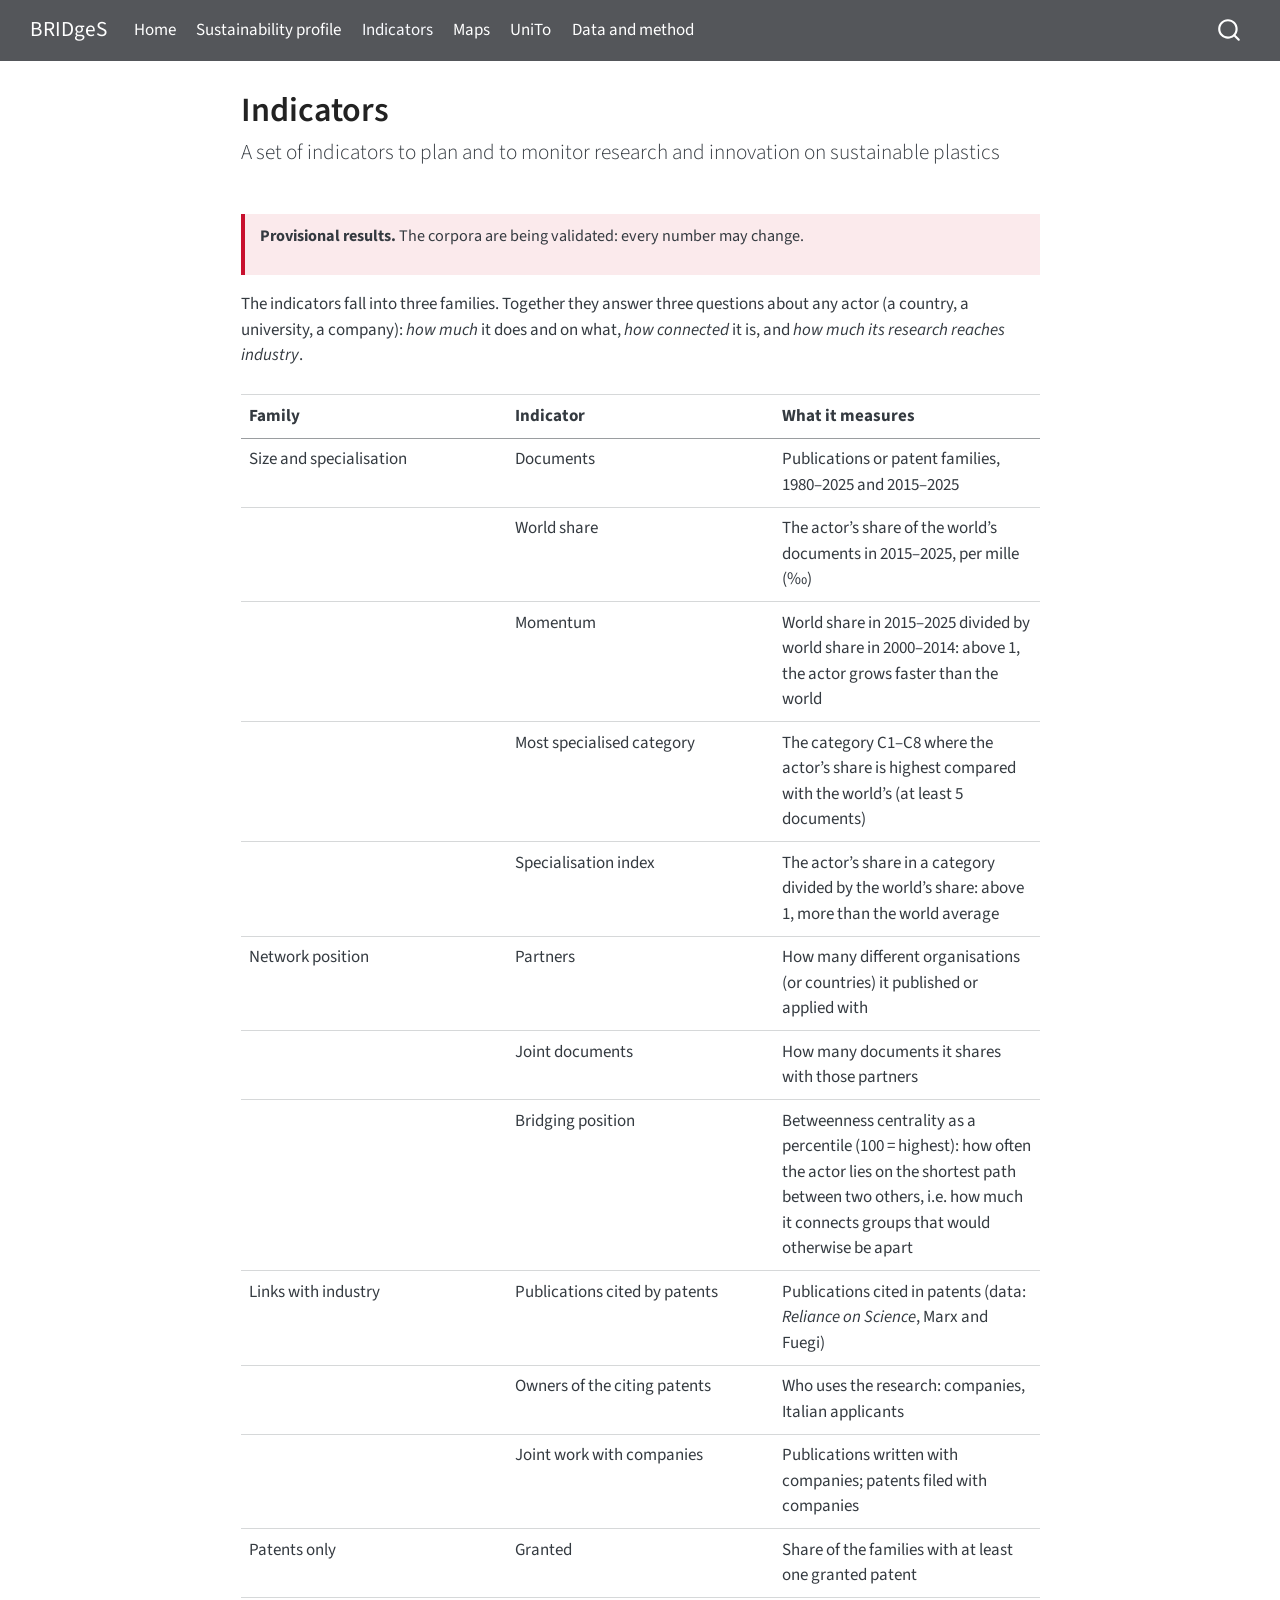
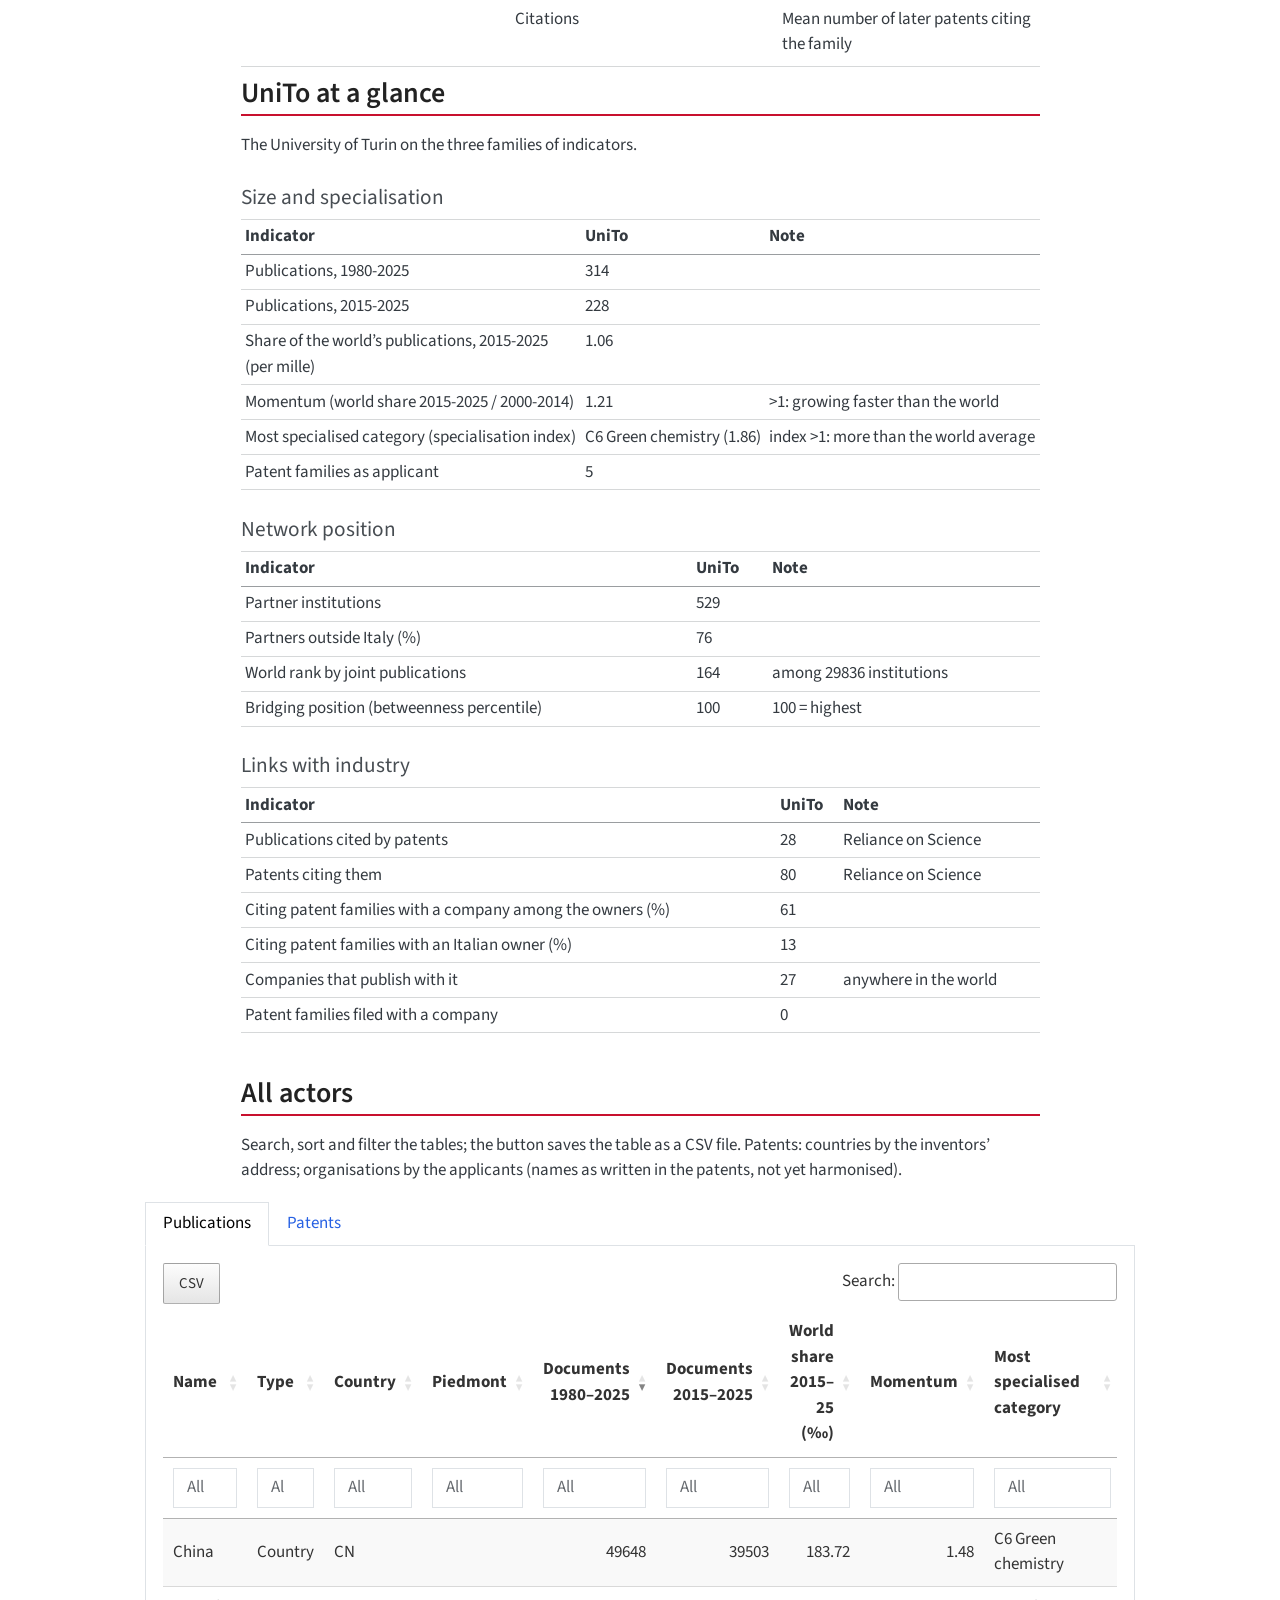
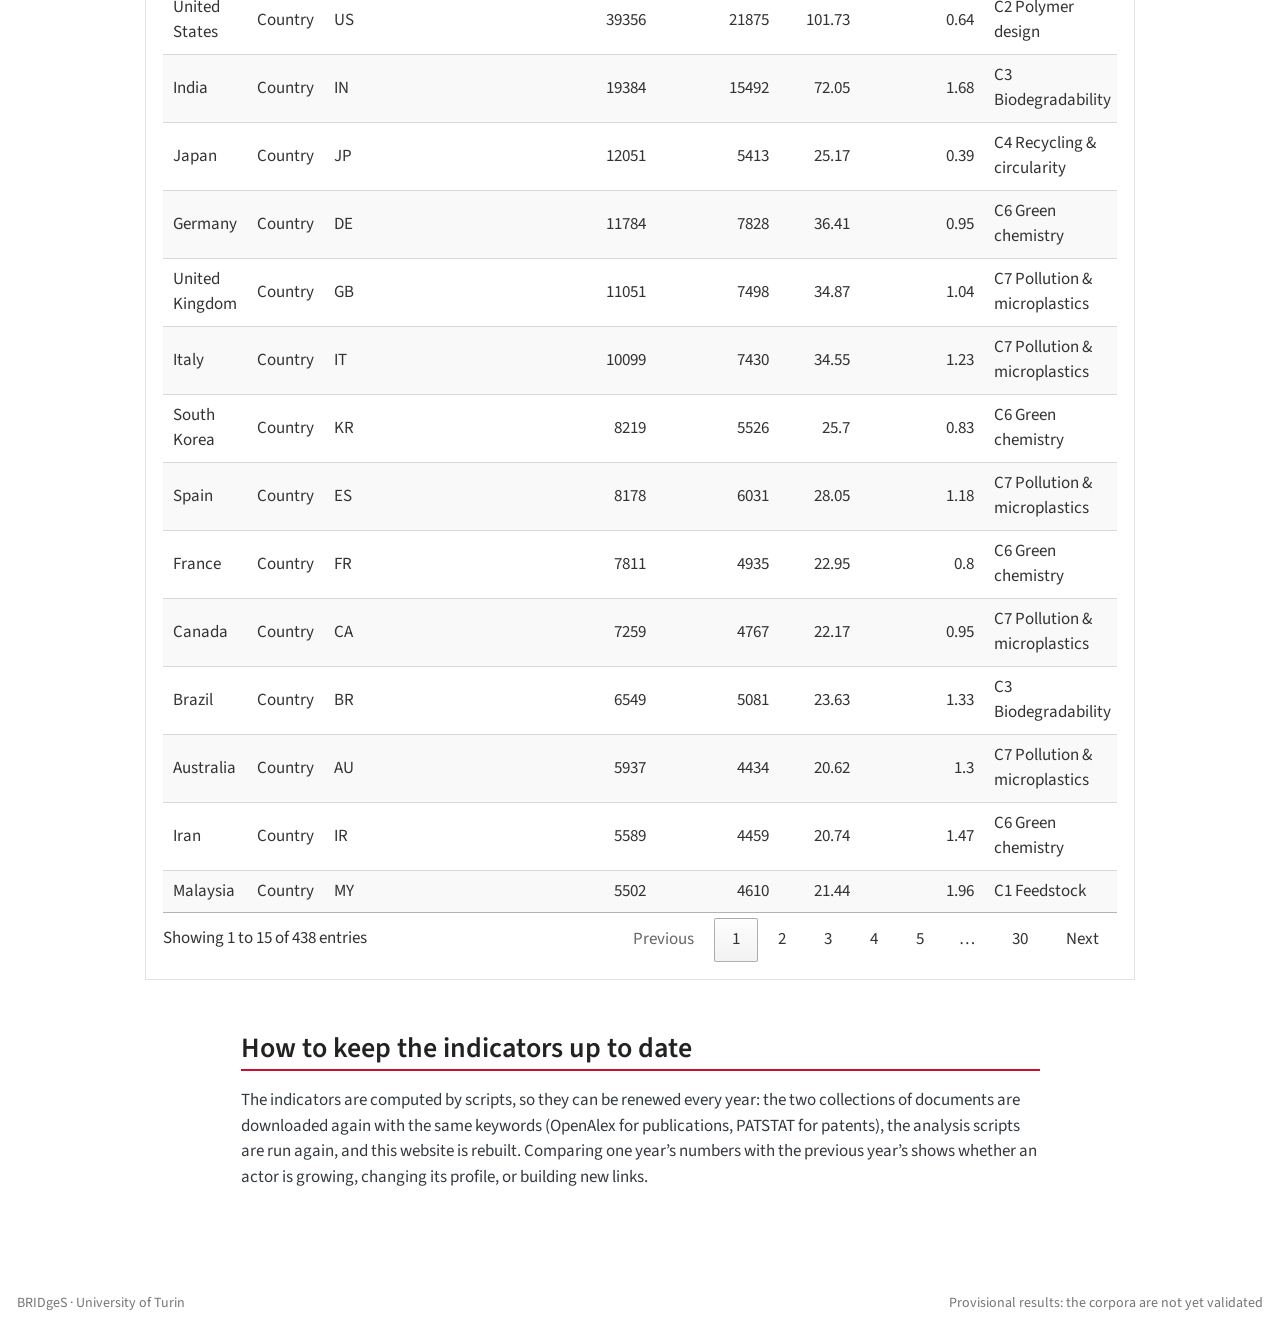
==== commit 3221d913: "Indicators: UniTo only (no comparison with Politecnico) Co-Authored-By: Claude Opus 5.5 <noreply@ant" ====
--- a/indicators.html
+++ b/indicators.html
@@ -259,9 +259,9 @@
 </tr>
 </tbody>
 </table>
-<section id="unito-and-politecnico-di-torino" class="level2">
-<h2 class="anchored" data-anchor-id="unito-and-politecnico-di-torino">UniTo and Politecnico di Torino</h2>
-<p>The two universities of Turin side by side, on the same indicators.</p>
+<section id="unito-at-a-glance" class="level2">
+<h2 class="anchored" data-anchor-id="unito-at-a-glance">UniTo at a glance</h2>
+<p>The University of Turin on the three families of indicators.</p>
 <section id="size-and-specialisation" class="level4">
 <h4 class="anchored" data-anchor-id="size-and-specialisation">Size and specialisation</h4>
 <table class="table table-sm scorecard">
@@ -274,9 +274,6 @@
 UniTo
 </th>
 <th style="text-align:left;">
-Politecnico di Torino
-</th>
-<th style="text-align:left;">
 Note
 </th>
 </tr>
@@ -290,9 +287,6 @@
 314
 </td>
 <td style="text-align:left;">
-432
-</td>
-<td style="text-align:left;">
 </td>
 </tr>
 <tr>
@@ -303,9 +297,6 @@
 228
 </td>
 <td style="text-align:left;">
-345
-</td>
-<td style="text-align:left;">
 </td>
 </tr>
 <tr>
@@ -316,9 +307,6 @@
 1.06
 </td>
 <td style="text-align:left;">
-1.6
-</td>
-<td style="text-align:left;">
 </td>
 </tr>
 <tr>
@@ -329,9 +317,6 @@
 1.21
 </td>
 <td style="text-align:left;">
-1.54
-</td>
-<td style="text-align:left;">
 &gt;1: growing faster than the world
 </td>
 </tr>
@@ -343,9 +328,6 @@
 C6 Green chemistry (1.86)
 </td>
 <td style="text-align:left;">
-C2 Polymer design (2.84)
-</td>
-<td style="text-align:left;">
 index &gt;1: more than the world average
 </td>
 </tr>
@@ -355,9 +337,6 @@
 </td>
 <td style="text-align:left;">
 5
-</td>
-<td style="text-align:left;">
-4
 </td>
 <td style="text-align:left;">
 </td>
@@ -377,9 +356,6 @@
 UniTo
 </th>
 <th style="text-align:left;">
-Politecnico di Torino
-</th>
-<th style="text-align:left;">
 Note
 </th>
 </tr>
@@ -393,9 +369,6 @@
 529
 </td>
 <td style="text-align:left;">
-392
-</td>
-<td style="text-align:left;">
 </td>
 </tr>
 <tr>
@@ -406,9 +379,6 @@
 76
 </td>
 <td style="text-align:left;">
-74
-</td>
-<td style="text-align:left;">
 </td>
 </tr>
 <tr>
@@ -419,9 +389,6 @@
 164
 </td>
 <td style="text-align:left;">
-178
-</td>
-<td style="text-align:left;">
 among 29836 institutions
 </td>
 </tr>
@@ -431,9 +398,6 @@
 </td>
 <td style="text-align:left;">
 100
-</td>
-<td style="text-align:left;">
-99
 </td>
 <td style="text-align:left;">
 100 = highest
@@ -454,9 +418,6 @@
 UniTo
 </th>
 <th style="text-align:left;">
-Politecnico di Torino
-</th>
-<th style="text-align:left;">
 Note
 </th>
 </tr>
@@ -470,9 +431,6 @@
 28
 </td>
 <td style="text-align:left;">
-43
-</td>
-<td style="text-align:left;">
 Reliance on Science
 </td>
 </tr>
@@ -484,9 +442,6 @@
 80
 </td>
 <td style="text-align:left;">
-103
-</td>
-<td style="text-align:left;">
 Reliance on Science
 </td>
 </tr>
@@ -498,9 +453,6 @@
 61
 </td>
 <td style="text-align:left;">
-35
-</td>
-<td style="text-align:left;">
 </td>
 </tr>
 <tr>
@@ -511,9 +463,6 @@
 13
 </td>
 <td style="text-align:left;">
-2
-</td>
-<td style="text-align:left;">
 </td>
 </tr>
 <tr>
@@ -524,18 +473,12 @@
 27
 </td>
 <td style="text-align:left;">
-20
-</td>
-<td style="text-align:left;">
 anywhere in the world
 </td>
 </tr>
 <tr>
 <td style="text-align:left;">
 Patent families filed with a company
-</td>
-<td style="text-align:left;">
-0
 </td>
 <td style="text-align:left;">
 0
@@ -557,16 +500,16 @@
 <div id="tabset-1-1" class="tab-pane active" role="tabpanel" aria-labelledby="tabset-1-1-tab">
 <div class="cell">
 <div class="cell-output-display">
-<div class="datatables html-widget html-fill-item" id="htmlwidget-7d5d56c39cedba1bdcaa" style="width:100%;height:auto;"></div>
-<script type="application/json" data-for="htmlwidget-7d5d56c39cedba1bdcaa">{"x":{"filter":"top","vertical":false,"filterHTML":"<tr>\n  <td data-type=\"character\" style=\"vertical-align: top;\">\n    <div class=\"form-group has-feedback\" style=\"margin-bottom: auto;\">\n      <input type=\"search\" placeholder=\"All\" class=\"form-control\" style=\"width: 100%;\"/>\n      <span class=\"glyphicon glyphicon-remove-circle form-control-feedback\"><\/span>\n    <\/div>\n  <\/td>\n  <td data-type=\"factor\" style=\"vertical-align: top;\">\n    <div class=\"form-group has-feedback\" style=\"margin-bottom: auto;\">\n      <input type=\"search\" placeholder=\"All\" class=\"form-control\" style=\"width: 100%;\"/>\n      <span class=\"glyphicon glyphicon-remove-circle form-control-feedback\"><\/span>\n    <\/div>\n    <div style=\"width: 100%; display: none;\">\n      <select multiple=\"multiple\" style=\"width: 100%;\" data-options=\"[&quot;Company&quot;,&quot;Country&quot;,&quot;Research organisation&quot;]\"><\/select>\n    <\/div>\n  <\/td>\n  <td data-type=\"character\" style=\"vertical-align: top;\">\n    <div class=\"form-group has-feedback\" style=\"margin-bottom: auto;\">\n      <input type=\"search\" placeholder=\"All\" class=\"form-control\" style=\"width: 100%;\"/>\n      <span class=\"glyphicon glyphicon-remove-circle form-control-feedback\"><\/span>\n    <\/div>\n  <\/td>\n  <td data-type=\"character\" style=\"vertical-align: top;\">\n    <div class=\"form-group has-feedback\" style=\"margin-bottom: auto;\">\n      <input type=\"search\" placeholder=\"All\" class=\"form-control\" style=\"width: 100%;\"/>\n      <span class=\"glyphicon glyphicon-remove-circle form-control-feedback\"><\/span>\n    <\/div>\n  <\/td>\n  <td data-type=\"integer\" style=\"vertical-align: top;\">\n    <div class=\"form-group has-feedback\" style=\"margin-bottom: auto;\">\n      <input type=\"search\" placeholder=\"All\" class=\"form-control\" style=\"width: 100%;\"/>\n      <span class=\"glyphicon glyphicon-remove-circle form-control-feedback\"><\/span>\n    <\/div>\n    <div style=\"display: none;position: absolute;width: 200px;opacity: 1\">\n      <div data-min=\"3\" data-max=\"49648\"><\/div>\n      <span style=\"float: left;\"><\/span>\n      <span style=\"float: right;\"><\/span>\n    <\/div>\n  <\/td>\n  <td data-type=\"integer\" style=\"vertical-align: top;\">\n    <div class=\"form-group has-feedback\" style=\"margin-bottom: auto;\">\n      <input type=\"search\" placeholder=\"All\" class=\"form-control\" style=\"width: 100%;\"/>\n      <span class=\"glyphicon glyphicon-remove-circle form-control-feedback\"><\/span>\n    <\/div>\n    <div style=\"display: none;position: absolute;width: 200px;opacity: 1\">\n      <div data-min=\"0\" data-max=\"39503\"><\/div>\n      <span style=\"float: left;\"><\/span>\n      <span style=\"float: right;\"><\/span>\n    <\/div>\n  <\/td>\n  <td data-type=\"number\" style=\"vertical-align: top;\">\n    <div class=\"form-group has-feedback\" style=\"margin-bottom: auto;\">\n      <input type=\"search\" placeholder=\"All\" class=\"form-control\" style=\"width: 100%;\"/>\n      <span class=\"glyphicon glyphicon-remove-circle form-control-feedback\"><\/span>\n    <\/div>\n    <div style=\"display: none;position: absolute;width: 200px;opacity: 1\">\n      <div data-min=\"0\" data-max=\"183.72\" data-scale=\"2\"><\/div>\n      <span style=\"float: left;\"><\/span>\n      <span style=\"float: right;\"><\/span>\n    <\/div>\n  <\/td>\n  <td data-type=\"number\" style=\"vertical-align: top;\">\n    <div class=\"form-group has-feedback\" style=\"margin-bottom: auto;\">\n      <input type=\"search\" placeholder=\"All\" class=\"form-control\" style=\"width: 100%;\"/>\n      <span class=\"glyphicon glyphicon-remove-circle form-control-feedback\"><\/span>\n    <\/div>\n    <div style=\"display: none;position: absolute;width: 200px;opacity: 1\">\n      <div data-min=\"0\" data-max=\"17.91\" data-scale=\"2\"><\/div>\n      <span style=\"float: left;\"><\/span>\n      <span style=\"float: right;\"><\/span>\n    <\/div>\n  <\/td>\n  <td data-type=\"factor\" style=\"vertical-align: top;\">\n    <div class=\"form-group has-feedback\" style=\"margin-bottom: auto;\">\n      <input type=\"search\" placeholder=\"All\" class=\"form-control\" style=\"width: 100%;\"/>\n      <span class=\"glyphicon glyphicon-remove-circle form-control-feedback\"><\/span>\n    <\/div>\n    <div style=\"width: 100%; display: none;\">\n      <select multiple=\"multiple\" style=\"width: 100%;\" data-options=\"[&quot;&quot;,&quot;C1 Feedstock&quot;,&quot;C2 Polymer design&quot;,&quot;C3 Biodegradability&quot;,&quot;C4 Recycling &amp; circularity&quot;,&quot;C5 Life-cycle assessment&quot;,&quot;C6 Green chemistry&quot;,&quot;C7 Pollution &amp; microplastics&quot;,&quot;C8 Health &amp; risk&quot;]\"><\/select>\n    <\/div>\n  <\/td>\n  <td data-type=\"number\" style=\"vertical-align: top;\">\n    <div class=\"form-group has-feedback\" style=\"margin-bottom: auto;\">\n      <input type=\"search\" placeholder=\"All\" class=\"form-control\" style=\"width: 100%;\"/>\n      <span class=\"glyphicon glyphicon-remove-circle form-control-feedback\"><\/span>\n    <\/div>\n    <div style=\"display: none;position: absolute;width: 200px;opacity: 1\">\n      <div data-min=\"1.09\" data-max=\"25.06\" data-scale=\"2\"><\/div>\n      <span style=\"float: left;\"><\/span>\n      <span style=\"float: right;\"><\/span>\n    <\/div>\n  <\/td>\n  <td data-type=\"integer\" style=\"vertical-align: top;\">\n    <div class=\"form-group has-feedback\" style=\"margin-bottom: auto;\">\n      <input type=\"search\" placeholder=\"All\" class=\"form-control\" style=\"width: 100%;\"/>\n      <span class=\"glyphicon glyphicon-remove-circle form-control-feedback\"><\/span>\n    <\/div>\n    <div style=\"display: none;position: absolute;width: 200px;opacity: 1\">\n      <div data-min=\"3\" data-max=\"3176\"><\/div>\n      <span style=\"float: left;\"><\/span>\n      <span style=\"float: right;\"><\/span>\n    <\/div>\n  <\/td>\n  <td data-type=\"integer\" style=\"vertical-align: top;\">\n    <div class=\"form-group has-feedback\" style=\"margin-bottom: auto;\">\n      <input type=\"search\" placeholder=\"All\" class=\"form-control\" style=\"width: 100%;\"/>\n      <span class=\"glyphicon glyphicon-remove-circle form-control-feedback\"><\/span>\n    <\/div>\n    <div style=\"display: none;position: absolute;width: 200px;opacity: 1\">\n      <div data-min=\"4\" data-max=\"22136\"><\/div>\n      <span style=\"float: left;\"><\/span>\n      <span style=\"float: right;\"><\/span>\n    <\/div>\n  <\/td>\n  <td data-type=\"integer\" style=\"vertical-align: top;\">\n    <div class=\"form-group has-feedback\" style=\"margin-bottom: auto;\">\n      <input type=\"search\" placeholder=\"All\" class=\"form-control\" style=\"width: 100%;\"/>\n      <span class=\"glyphicon glyphicon-remove-circle form-control-feedback\"><\/span>\n    <\/div>\n    <div style=\"display: none;position: absolute;width: 200px;opacity: 1\">\n      <div data-min=\"17\" data-max=\"100\"><\/div>\n      <span style=\"float: left;\"><\/span>\n      <span style=\"float: right;\"><\/span>\n    <\/div>\n  <\/td>\n<\/tr>","extensions":["Buttons"],"data":[["Sinopec (China)","Dow Chemical (United States)","BASF (Germany)","DuPont (United States)","Chengdu Organic Chemicals (China)","Austrian Centre of Industrial Biotechnology (Austria)","Samsung (South Korea)","ExxonMobil (United States)","Procter &amp; Gamble (United States)","DSM (Netherlands)","BASF (United States)","Guangzhou Chemistry (China)","Polymer Competence Center Leoben (Austria)","Beijing Chemical Industry Research Institute (China)","Material (Belgium)","Robert Bosch (Germany)","Novartis (Switzerland)","Ferrari (Italy)","Hitachi (Japan)","General Electric (United States)","Innovation Engineering (Italy)","AstraZeneca (United Kingdom)","Novamont (Italy)","China National Petroleum Corporation (China)","Evonik (Germany)","Pfizer (United States)","Ford Motor Company (United States)","Interface (United States)","Petrobras (Brazil)","Faculty (United Kingdom)","Eastman Chemical Company (United States)","Bayer (Germany)","Shell (Netherlands)","Halliburton (United Kingdom)","Saudi Aramco (Saudi Arabia)","Tieto (Finland)","Nanomaterials Research (United States)","Schlumberger (Ireland)","Kompetenzzentrum Holz","Reliance Industries (India)","Avantium (Netherlands)","GTx (United States)","Pertamina (Indonesia)","Industriale Chimica (Italy)","Mitsubishi Chemical (Japan)","Takeda (Japan)","Johnson &amp; Johnson (United States)","IBM (United States)","Arkema (France)","Petronas (Malaysia)","Google (United States)","Eni (Italy)","Merck (Germany)","Total (France)","Nestlé (Switzerland)","Toray Industries, Inc. (Japan)","Bio-Medical Science (South Korea)","Ashland (United States)","Indian Oil Corporation (India)","Toshiba (Japan)","Unilever (United Kingdom)","BioSurfaces (United States)","Freeport-McMoRan (United States)","Corning (United States)","State Street (United States)","LG Chem (South Korea)","Saudi Aramco (United States)","Dow Chemical (India)","Piaggio (Italy)","Mitsubishi Group (Japan)","Catalyse","Kingfa (China)","AkzoNobel (Netherlands)","Roche (Switzerland)","Monsanto (United States)","Aditya Birla (India)","Xerox (Canada)","Saudi Arabia Basic Industries (United States)","General Motors (United States)","Merck &amp; Co., Inc., Rahway, NJ, USA (United States)","Nippon Steel (Japan)","Baker Hughes (United States)","Exact Sciences (United States)","Flanders Make (Belgium)","PowerChina (China)","Philips (Netherlands)","Saudi Arabia Basic Industries (Saudi Arabia)","Ebara (Japan)","Nofima","China Railway Group (China)","Borealis (Austria)","Walker (United States)","Toyota Central Research and Development Laboratories (Japan)","Carestream (United States)","Biobase (Germany)","China State Construction Engineering (China)","Institut für Technische und Angewandte Physik (Germany)","NEC (Japan)","China National Offshore Oil Corporation (China)","Abbott (United States)","Tecnologie Avanzate (Italy)","5T Torino (Italy)","China","United States","India","Japan","Germany","United Kingdom","Italy","South Korea","Spain","France","Canada","Brazil","Australia","Iran","Malaysia","Indonesia","Russia","Poland","The Netherlands","Turkey","Egypt","Saudi Arabia","Taiwan","Portugal","Thailand","Sweden","Belgium","Switzerland","Pakistan","Czechia","Mexico","Nigeria","Singapore","Austria","Greece","South Africa","Denmark","Romania","Hong Kong","Finland","Norway","Bangladesh","Iraq","Argentina","Ireland","Israel","Vietnam","Ukraine","Colombia","New Zealand","Hungary","Chile","Slovakia","United Arab Emirates","Slovenia","Algeria","Ethiopia","Morocco","Philippines","Serbia","Tunisia","Bulgaria","Qatar","Croatia","Ecuador","Jordan","Sri Lanka","Ghana","Lithuania","Kenya","Peru","Latvia","Kazakhstan","Nepal","Lebanon","Belarus","Estonia","Cyprus","Kuwait","Oman","Tanzania","Sudan","Yemen","Uzbekistan","Uganda","Venezuela","North Macedonia","Macao","Azerbaijan","Luxembourg","Cameroon","Palestine","Puerto Rico","Brunei","Cuba","Tajikistan","Zimbabwe","Costa Rica","Libya","Uruguay","Bosnia and Herzegovina","Syria","Botswana","Zambia","Georgia","Ivory Coast","Iceland","Benin","Moldova","Paraguay","Rwanda","Cambodia","Senegal","Mauritius","Chinese Academy of Sciences","Centre National de la Recherche Scientifique","University of Chinese Academy of Sciences","Sichuan University","Zhejiang University","Tsinghua University","South China University of Technology","Shanghai Jiao Tong University","Beijing University of Chemical Technology","National University of Singapore","Universidade de São Paulo","University of Toronto","Tongji University","The University of Tokyo","Consejo Nacional de Investigaciones Científicas y Técnicas","Universiti Putra Malaysia","King Saud University","University of Science and Technology of China","Tianjin University","University of the Basque Country","Universiti Sains Malaysia","Harvard University","Seoul National University","RWTH Aachen University","Jilin University","Massachusetts Institute of Technology","Ghent University","University of Technology Malaysia","Harbin Institute of Technology","National Research Council","Nanjing Forestry University","Kyoto University","Fudan University","University of Naples Federico II","Peking University","Sun Yat-sen University","Nanyang Technological University","University of Michigan","University of Malaya","University of Bologna","KTH Royal Institute of Technology","Huazhong University of Science and Technology","East China University of Science and Technology","Jiangnan University","Nanjing University","ETH Zurich","Tokyo Institute of Technology","McGill University","Wageningen University &amp; Research","The University of Queensland","Central South University","Chulalongkorn University","Donghua University","Imperial College London","Soochow University","University of Minho","University of Hong Kong","Sapienza University of Rome","Purdue University West Lafayette","Cornell University","Technical University of Denmark","Changchun Institute of Applied Chemistry","Shandong University","University of Minnesota","Nankai University","Wuhan University","Zhengzhou University","University of British Columbia","Dalian University of Technology","University of Pisa","Universidade Estadual de Campinas (UNICAMP)","Georgia Institute of Technology","Johns Hopkins University","Inserm","Korea University","University of Aveiro","Universidade Federal do Rio de Janeiro","Stanford University","University of Tehran","North Carolina State University","UNSW Sydney","Polish Academy of Sciences","National Research Centre","Jiangsu University","Nanjing Tech University","Pennsylvania State University","University of Illinois Urbana-Champaign","Hong Kong Polytechnic University","Michigan State University","State Key Laboratory of Pollution Control and Resource Reuse","Universidade do Porto","University College London","Universidade Estadual Paulista (Unesp)","KU Leuven","Cairo University","The University of Texas at Austin","Hanyang University","Aristotle University of Thessaloniki","Xi'an Jiaotong University","The University of Osaka","Hokkaido University","University of Manchester","Utrecht University","Russian Academy of Sciences","Qingdao University of Science and Technology","University of North Carolina at Chapel Hill","Korea Advanced Institute of Science and Technology","National Taiwan University","Universidad Nacional Autónoma de México","Université Claude Bernard Lyon 1","Southeast University","Saveetha University","Texas A&amp;M University","Universitat Politècnica de València","Monash University","Kyushu University","Universidade Federal de São Carlos","National Institute of Advanced Industrial Science and Technology","University of Lisbon","University of Florida","University of Palermo","National University of Malaysia","Delft University of Technology","Academy of Scientific and Innovative Research","Universiti Teknologi MARA","Rutgers, The State University of New Jersey","Technical University of Munich","Lomonosov Moscow State University","Eindhoven University of Technology","University of Milan","National Interuniversity Consortium of Materials Science and Technology","Tohoku University","Beijing National Laboratory for Molecular Sciences","Politecnico di Torino","University of Wisconsin–Madison","Nagoya University","Sungkyunkwan University","University of Alberta","Iowa State University","University of Tennessee at Knoxville","Zhejiang University of Technology","Yonsei University","Indian Institute of Technology Kharagpur","Universitat Politècnica de Catalunya","University of Cambridge","University of Massachusetts Amherst","University of California, Berkeley","University of California, Davis","University of Washington","East China Normal University","Virginia Tech","Vellore Institute of Technology University","Northwest A&amp;F University","Washington State University","University of Nottingham","RMIT University","Korea Institute of Science and Technology","Indian Institute of Technology Roorkee","University of Padua","Shenzhen University","Jinan University","Norwegian University of Science and Technology","Chongqing University","AGH University of Krakow","Xiamen University","Sorbonne Université","Karlsruhe Institute of Technology","Université de Montpellier","University of Bayreuth","Consejo Superior de Investigaciones Científicas","École Polytechnique Fédérale de Lausanne","Northwestern University","Guangdong University of Technology","Politecnico di Milano","King Abdulaziz University","Universität Hamburg","The University of Melbourne","Universidade Nova de Lisboa","City University of Hong Kong","Universidade Federal do Rio Grande do Sul","Lund University","University of Oxford","South China Agricultural University","University of Birmingham","University of Coimbra","Beijing Forestry University","University of Groningen","Chinese Academy of Agricultural Sciences","Northeast Forestry University","University of Waterloo","Agricultural Research Service","Rede de Química e Tecnologia","State Key Laboratory of Polymer Physics and Chemistry","Beijing Institute of Technology","Hunan University","Research Center for Eco-Environmental Sciences","University of Twente","Northwestern Polytechnical University","Universidade de Santiago de Compostela","Indian Institute of Technology Delhi","UniTo","Università degli Studi del Piemonte Orientale “Amedeo Avogadro”","Istituto Zooprofilattico Sperimentale del Piemonte Liguria e Valle d'Aosta","Accademia Albertina delle Belle Arti","Istituto Nazionale di Ricerca Metrologica","Center for Sustainable Future Technologies","Centro Ricerche FIAT","Azienda Sanitaria Locale Alessandria","Institute for Sustainable Plant Protection","Institute of Ecosystem Study","UniTo hospital","Torino e-district","Agenzia Regionale per la Protezione Ambientale del Piemonte","University of Gastronomic Sciences","Candiolo Cancer Institute","Azienda Sanitaria Locale di Asti","Ospedale San Giovanni Bosco","Research Institute on Sustainable Economic Growth","Institute of Electronics, Computer and Telecommunication Engineering","CSI Piemonte","Italian institute for Genomic Medicine","Environment Park"],["Company","Company","Company","Company","Company","Company","Company","Company","Company","Company","Company","Company","Company","Company","Company","Company","Company","Company","Company","Company","Company","Company","Company","Company","Company","Company","Company","Company","Company","Company","Company","Company","Company","Company","Company","Company","Company","Company","Company","Company","Company","Company","Company","Company","Company","Company","Company","Company","Company","Company","Company","Company","Company","Company","Company","Company","Company","Company","Company","Company","Company","Company","Company","Company","Company","Company","Company","Company","Company","Company","Company","Company","Company","Company","Company","Company","Company","Company","Company","Company","Company","Company","Company","Company","Company","Company","Company","Company","Company","Company","Company","Company","Company","Company","Company","Company","Company","Company","Company","Company","Company","Company","Country","Country","Country","Country","Country","Country","Country","Country","Country","Country","Country","Country","Country","Country","Country","Country","Country","Country","Country","Country","Country","Country","Country","Country","Country","Country","Country","Country","Country","Country","Country","Country","Country","Country","Country","Country","Country","Country","Country","Country","Country","Country","Country","Country","Country","Country","Country","Country","Country","Country","Country","Country","Country","Country","Country","Country","Country","Country","Country","Country","Country","Country","Country","Country","Country","Country","Country","Country","Country","Country","Country","Country","Country","Country","Country","Country","Country","Country","Country","Country","Country","Country","Country","Country","Country","Country","Country","Country","Country","Country","Country","Country","Country","Country","Country","Country","Country","Country","Country","Country","Country","Country","Country","Country","Country","Country","Country","Country","Country","Country","Country","Country","Country","Country","Research organisation","Research organisation","Research organisation","Research organisation","Research organisation","Research organisation","Research organisation","Research organisation","Research organisation","Research organisation","Research organisation","Research organisation","Research organisation","Research organisation","Research organisation","Research organisation","Research organisation","Research organisation","Research organisation","Research organisation","Research organisation","Research organisation","Research organisation","Research organisation","Research organisation","Research organisation","Research organisation","Research organisation","Research organisation","Research organisation","Research organisation","Research organisation","Research organisation","Research organisation","Research organisation","Research organisation","Research organisation","Research organisation","Research organisation","Research organisation","Research organisation","Research organisation","Research organisation","Research organisation","Research organisation","Research organisation","Research organisation","Research organisation","Research organisation","Research organisation","Research organisation","Research organisation","Research organisation","Research organisation","Research organisation","Research organisation","Research organisation","Research organisation","Research organisation","Research organisation","Research organisation","Research organisation","Research organisation","Research organisation","Research organisation","Research organisation","Research organisation","Research organisation","Research organisation","Research organisation","Research organisation","Research organisation","Research organisation","Research organisation","Research organisation","Research organisation","Research organisation","Research organisation","Research organisation","Research organisation","Research organisation","Research organisation","Research organisation","Research organisation","Research organisation","Research organisation","Research organisation","Research organisation","Research organisation","Research organisation","Research organisation","Research organisation","Research organisation","Research organisation","Research organisation","Research organisation","Research organisation","Research organisation","Research organisation","Research organisation","Research organisation","Research organisation","Research organisation","Research organisation","Research organisation","Research organisation","Research organisation","Research organisation","Research organisation","Research organisation","Research organisation","Research organisation","Research organisation","Research organisation","Research organisation","Research organisation","Research organisation","Research organisation","Research organisation","Research organisation","Research organisation","Research organisation","Research organisation","Research organisation","Research organisation","Research organisation","Research organisation","Research organisation","Research organisation","Research organisation","Research organisation","Research organisation","Research organisation","Research organisation","Research organisation","Research organisation","Research organisation","Research organisation","Research organisation","Research organisation","Research organisation","Research organisation","Research organisation","Research organisation","Research organisation","Research organisation","Research organisation","Research organisation","Research organisation","Research organisation","Research organisation","Research organisation","Research organisation","Research organisation","Research organisation","Research organisation","Research organisation","Research organisation","Research organisation","Research organisation","Research organisation","Research organisation","Research organisation","Research organisation","Research organisation","Research organisation","Research organisation","Research organisation","Research organisation","Research organisation","Research organisation","Research organisation","Research organisation","Research organisation","Research organisation","Research organisation","Research organisation","Research organisation","Research organisation","Research organisation","Research organisation","Research organisation","Research organisation","Research organisation","Research organisation","Research organisation","Research organisation","Research organisation","Research organisation","Research organisation","Research organisation","Research organisation","Research organisation","Research organisation","Research organisation","Research organisation","Research organisation","Research organisation","Research organisation","Research organisation","Research organisation","Research organisation","Research organisation","Research organisation","Research organisation","Research organisation","Research organisation","Research organisation","Research organisation","Research organisation","Research organisation","Research organisation","Research organisation","Research organisation","Research organisation","Research organisation","Research organisation","Research organisation","Research organisation","Research organisation","Research organisation","Research organisation"],["CN","US","DE","US","CN","AT","KR","US","US","NL","US","CN","AT","CN","BE","DE","CH","IT","JP","US","IT","GB","IT","CN","DE","US","US","US","BR","GB","US","DE","NL","GB","SA","FI","US","IE","AT","IN","NL","US","ID","IT","JP","JP","US","US","FR","MY","US","IT","DE","FR","CH","JP","KR","US","IN","JP","GB","US","US","US","US","KR","US","IN","IT","JP","FR","CN","NL","CH","US","IN","CA","US","US","US","JP","US","US","BE","CN","NL","SA","JP","NO","CN","AT","US","JP","US","DE","CN","DE","JP","CN","US","IT","IT","CN","US","IN","JP","DE","GB","IT","KR","ES","FR","CA","BR","AU","IR","MY","ID","RU","PL","NL","TR","EG","SA","TW","PT","TH","SE","BE","CH","PK","CZ","MX","NG","SG","AT","GR","ZA","DK","RO","HK","FI","NO","BD","IQ","AR","IE","IL","VN","UA","CO","NZ","HU","CL","SK","AE","SI","DZ","ET","MA","PH","RS","TN","BG","QA","HR","EC","JO","LK","GH","LT","KE","PE","LV","KZ","NP","LB","BY","EE","CY","KW","OM","TZ","SD","YE","UZ","UG","VE","MK","MO","AZ","LU","CM","PS","PR","BN","CU","TJ","ZW","CR","LY","UY","BA","SY","BW","ZM","GE","CI","IS","BJ","MD","PY","RW","KH","SN","MU","CN","FR","CN","CN","CN","CN","CN","CN","CN","SG","BR","CA","CN","JP","AR","MY","SA","CN","CN","ES","MY","US","KR","DE","CN","US","BE","MY","CN","IT","CN","JP","CN","IT","CN","CN","SG","US","MY","IT","SE","CN","CN","CN","CN","CH","JP","CA","NL","AU","CN","TH","CN","GB","CN","PT","HK","IT","US","US","DK","CN","CN","US","CN","CN","CN","CA","CN","IT","BR","US","US","FR","KR","PT","BR","US","IR","US","AU","PL","EG","CN","CN","US","US","HK","US","CN","PT","GB","BR","BE","EG","US","KR","GR","CN","JP","JP","GB","NL","RU","CN","US","KR","TW","MX","FR","CN","IN","US","ES","AU","JP","BR","JP","PT","US","IT","MY","NL","IN","MY","US","DE","RU","NL","IT","IT","JP","CN","IT","US","JP","KR","CA","US","US","CN","KR","IN","ES","GB","US","US","US","US","CN","US","IN","CN","US","GB","AU","KR","IN","IT","CN","CN","NO","CN","PL","CN","FR","DE","FR","DE","ES","CH","US","CN","IT","SA","DE","AU","PT","HK","BR","SE","GB","CN","GB","PT","CN","NL","CN","CN","CA","US","PT","CN","CN","CN","CN","NL","CN","ES","IN","IT","IT","IT","IT","IT","IT","IT","IT","IT","IT","IT","IT","IT","IT","IT","IT","IT","IT","IT","IT","IT","IT"],["","","","","","","","","","","","","","","","","","","","","","","yes","","","","","","","","","","","","","","","","","","","","","","","","","","","","","","","","","","","","","","","","","","","","","","","","","","","","","","","","","","","","","","","","","","","","","","","","","","","","","","yes","yes","","","","","","","","","","","","","","","","","","","","","","","","","","","","","","","","","","","","","","","","","","","","","","","","","","","","","","","","","","","","","","","","","","","","","","","","","","","","","","","","","","","","","","","","","","","","","","","","","","","","","","","","","","","","","","","","","","","","","","","","","","","","","","","","","","","","","","","","","","","","","","","","","","","","","","","","","","","","","","","","","","","","","","","","","","","","","","","","","","","","","","","","","","","","","","","","","","","","","","","","","","","","","","","","","","","","","","","","","","","","","","","","","","","","","","","","","","","","","","","","","","","","","","","","yes","","","","","","","","","","","","","","","","","","","","","","","","","","","","","","","","","","","","","","","","","","","","","","","","","","","","","","","","","","","","","","","","","","","yes","yes","yes","yes","yes","yes","yes","yes","yes","yes","yes","yes","yes","yes","yes","yes","yes","yes","yes","yes","yes","yes"],[168,153,129,111,89,88,85,78,75,74,73,72,69,68,62,62,60,59,59,58,58,56,55,55,54,52,51,51,50,50,50,47,44,41,41,41,40,40,39,39,39,38,38,38,37,36,35,35,35,35,34,34,34,33,33,33,33,33,32,31,31,31,31,30,30,30,30,29,29,29,29,29,29,28,28,28,28,28,27,27,27,27,27,27,27,27,27,27,26,26,26,26,26,25,25,25,25,24,24,24,17,4,49648,39356,19384,12051,11784,11051,10099,8219,8178,7811,7259,6549,5937,5589,5502,4850,4766,4536,4184,3888,3514,3226,3118,3096,2919,2874,2827,2618,2455,2172,2101,2100,1981,1811,1763,1749,1738,1660,1582,1555,1519,1392,1300,1290,1097,1094,1035,935,900,889,879,852,705,686,681,666,657,633,610,570,553,529,440,431,412,411,403,388,382,374,350,326,320,294,263,250,230,208,208,207,173,157,151,145,141,137,136,132,125,122,112,107,98,92,89,88,87,86,82,81,80,77,76,76,74,70,62,60,59,59,54,53,51,50,4146,3673,1752,1521,1377,1183,1176,1051,1005,971,962,836,830,827,823,816,782,780,776,771,770,748,746,746,743,739,723,721,711,711,708,704,694,690,689,683,674,674,674,671,667,664,663,662,654,650,646,646,642,641,636,632,623,621,608,606,605,601,596,591,581,573,568,565,565,563,562,553,552,550,550,547,547,545,545,545,540,539,538,531,527,523,522,520,517,516,516,515,511,509,506,503,503,503,501,499,498,495,490,487,485,485,484,480,479,475,475,471,471,468,466,466,465,463,458,456,456,454,453,451,451,450,450,448,447,445,445,442,439,437,437,436,433,432,429,429,427,425,425,423,422,419,417,417,414,414,413,412,408,405,405,404,404,403,402,400,399,398,397,397,395,395,394,394,391,391,389,389,388,387,386,382,382,382,381,379,378,375,374,372,371,370,369,366,365,362,359,359,356,355,353,353,352,351,351,351,351,350,350,347,314,64,27,19,18,16,15,15,13,12,11,9,8,8,7,6,5,4,3,3,3,3],[142,65,90,25,38,82,47,19,27,32,42,42,59,46,33,55,12,56,19,5,39,14,34,50,38,14,26,23,37,39,15,14,17,15,37,33,37,23,32,26,36,20,38,15,17,15,11,3,27,27,10,12,24,29,25,11,27,20,12,1,11,28,9,14,16,5,24,7,21,2,18,23,5,4,0,27,10,20,7,14,3,14,18,27,26,6,26,3,25,25,26,23,12,0,23,25,2,4,18,12,11,3,39503,21875,15492,5413,7828,7498,7430,5526,6031,4935,4767,5081,4434,4459,4610,4661,3712,3530,2884,3191,2909,2968,1884,2376,2412,1905,1933,1632,2290,1595,1665,1915,1357,1426,1259,1489,1368,1384,1148,1110,1253,1294,1225,880,852,580,963,724,818,645,595,717,537,639,562,534,628,545,560,472,466,339,390,336,397,346,333,364,299,348,323,243,302,260,233,181,187,193,181,186,156,137,134,131,132,71,110,128,108,113,100,91,56,92,43,52,78,75,78,69,61,65,72,71,46,61,51,52,50,44,50,45,47,37,3277,2416,1586,1170,1042,875,929,814,762,678,697,555,651,406,596,670,698,622,580,563,588,338,419,622,583,291,532,616,590,615,672,307,519,496,525,562,448,330,517,457,422,541,529,569,515,447,238,398,530,455,540,493,471,427,509,373,416,457,415,329,448,353,466,302,453,370,494,395,431,350,347,335,280,302,416,445,396,324,400,325,407,355,422,479,446,287,332,365,246,453,392,359,403,344,389,184,306,350,408,211,275,325,315,257,397,322,257,293,370,303,416,466,306,336,276,246,340,194,382,286,318,375,314,439,381,226,341,321,253,292,353,226,346,345,262,165,291,289,251,320,372,308,238,285,243,247,224,234,215,371,204,385,376,267,226,329,236,261,270,363,346,308,329,355,339,268,297,269,324,239,214,242,366,307,324,267,264,266,290,292,236,273,347,291,310,318,231,333,299,253,157,262,187,280,298,317,206,262,244,270,228,43,25,18,16,14,10,14,12,9,9,9,6,8,6,4,5,4,2,3,2,3],[0.66,0.3,0.42,0.12,0.18,0.38,0.22,0.09,0.13,0.15,0.2,0.2,0.27,0.21,0.15,0.26,0.06,0.26,0.09,0.02,0.18,0.07000000000000001,0.16,0.23,0.18,0.07000000000000001,0.12,0.11,0.17,0.18,0.07000000000000001,0.07000000000000001,0.08,0.07000000000000001,0.17,0.15,0.17,0.11,0.15,0.12,0.17,0.09,0.18,0.07000000000000001,0.08,0.07000000000000001,0.05,0.01,0.13,0.13,0.05,0.06,0.11,0.13,0.12,0.05,0.13,0.09,0.06,0,0.05,0.13,0.04,0.07000000000000001,0.07000000000000001,0.02,0.11,0.03,0.1,0.01,0.08,0.11,0.02,0.02,0,0.13,0.05,0.09,0.03,0.07000000000000001,0.01,0.07000000000000001,0.08,0.13,0.12,0.03,0.12,0.01,0.12,0.12,0.12,0.11,0.06,0,0.11,0.12,0.01,0.02,0.08,0.06,0.05,0.01,183.72,101.73,72.05,25.17,36.41,34.87,34.55,25.7,28.05,22.95,22.17,23.63,20.62,20.74,21.44,21.68,17.26,16.42,13.41,14.84,13.53,13.8,8.76,11.05,11.22,8.859999999999999,8.99,7.59,10.65,7.42,7.74,8.91,6.31,6.63,5.86,6.92,6.36,6.44,5.34,5.16,5.83,6.02,5.7,4.09,3.96,2.7,4.48,3.37,3.8,3,2.77,3.33,2.5,2.97,2.61,2.48,2.92,2.53,2.6,2.2,2.17,1.58,1.81,1.56,1.85,1.61,1.55,1.69,1.39,1.62,1.5,1.13,1.4,1.21,1.08,0.84,0.87,0.9,0.84,0.87,0.73,0.64,0.62,0.61,0.61,0.33,0.51,0.6,0.5,0.53,0.47,0.42,0.26,0.43,0.2,0.24,0.36,0.35,0.36,0.32,0.28,0.3,0.33,0.33,0.21,0.28,0.24,0.24,0.23,0.2,0.23,0.21,0.22,0.17,15.24,11.24,7.38,5.44,4.85,4.07,4.32,3.79,3.54,3.15,3.24,2.58,3.03,1.89,2.77,3.12,3.25,2.89,2.7,2.62,2.73,1.57,1.95,2.89,2.71,1.35,2.47,2.86,2.74,2.86,3.13,1.43,2.41,2.31,2.44,2.61,2.08,1.53,2.4,2.13,1.96,2.52,2.46,2.65,2.4,2.08,1.11,1.85,2.46,2.12,2.51,2.29,2.19,1.99,2.37,1.73,1.93,2.13,1.93,1.53,2.08,1.64,2.17,1.4,2.11,1.72,2.3,1.84,2,1.63,1.61,1.56,1.3,1.4,1.93,2.07,1.84,1.51,1.86,1.51,1.89,1.65,1.96,2.23,2.07,1.33,1.54,1.7,1.14,2.11,1.82,1.67,1.87,1.6,1.81,0.86,1.42,1.63,1.9,0.98,1.28,1.51,1.46,1.2,1.85,1.5,1.2,1.36,1.72,1.41,1.93,2.17,1.42,1.56,1.28,1.14,1.58,0.9,1.78,1.33,1.48,1.74,1.46,2.04,1.77,1.05,1.59,1.49,1.18,1.36,1.64,1.05,1.61,1.6,1.22,0.77,1.35,1.34,1.17,1.49,1.73,1.43,1.11,1.33,1.13,1.15,1.04,1.09,1,1.73,0.95,1.79,1.75,1.24,1.05,1.53,1.1,1.21,1.26,1.69,1.61,1.43,1.53,1.65,1.58,1.25,1.38,1.25,1.51,1.11,1,1.13,1.7,1.43,1.51,1.24,1.23,1.24,1.35,1.36,1.1,1.27,1.61,1.35,1.44,1.48,1.07,1.55,1.39,1.18,0.73,1.22,0.87,1.3,1.39,1.47,0.96,1.22,1.13,1.26,1.06,0.2,0.12,0.08,0.07000000000000001,0.07000000000000001,0.05,0.07000000000000001,0.06,0.04,0.04,0.04,0.03,0.04,0.03,0.02,0.02,0.02,0.01,0.01,0.01,0.01],[2.01,0.45,1.18,0.2,0.36,5.02,0.49,0.25,0.27,0.39,0.96,0.55,2.41,0.9399999999999999,0.43,4.04,0.17,null,0.27,0.23,0.75,0.21,0.78,3.67,0.87,0.19,0.5600000000000001,0.4,1.05,1.3,0.39,0.32,0.39,0.26,null,null,null,0.5,1.68,0.73,null,0.52,null,0.34,0.62,0.6899999999999999,0.2,0.08,1.42,1.65,0.17,0.88,1.47,null,1.31,0.27,1.65,null,0.44,0.02,0.45,null,0.41,0.51,0.59,0.08,1.76,0.2,1.1,0.05,0.66,1.41,0.15,0.11,0,null,null,0.92,0.23,0.86,0.05,0.47,0.73,null,null,0.2,null,0.06,null,null,null,null,0.49,0,null,null,0.04,0.11,1.1,0.55,null,null,1.48,0.64,1.68,0.39,0.95,1.04,1.23,0.83,1.18,0.8,0.95,1.33,1.3,1.47,1.96,9.199999999999999,1.71,1.54,1.06,1.85,2.05,4.43,0.65,1.27,1.8,0.95,0.99,0.8,5.32,1.28,1.57,4.24,0.85,1.62,1.23,2.41,1.62,2.13,1.12,1.18,2.14,6.17,6.62,0.91,1.46,0.55,5.2,1.45,4,1.08,0.97,2.23,1.44,4.99,1.91,1.53,8.24,2.7,4.2,2.02,2.06,0.92,2.98,1.42,11.21,2.23,1.8,5.81,1.37,5.56,4.39,1.19,7.39,2.81,2.85,1.13,1.81,4.72,3.16,3.42,3.82,2.52,2.89,6.01,6.06,0.53,1.62,null,2.33,4.61,3.06,2.09,0.59,null,0.37,0.55,3.58,2.5,null,4.22,1.18,1.99,null,5.21,0.73,2.8,2.34,2.39,2.04,1.08,null,2.75,null,1.05,1.49,0.86,3.51,1.23,1.22,1.11,1.41,1.3,1.16,0.9399999999999999,0.98,0.97,1.34,0.49,1.12,1.73,3.2,1.58,1.15,1.31,1.23,0.45,0.53,2.1,1.39,0.38,1.24,2.15,1.81,2.51,6.85,0.4,1.13,1.13,1.41,1.72,0.74,0.48,1.3,0.99,0.78,1.64,1.47,2.25,1.39,1.04,0.29,0.85,2.21,1.05,2.07,1.33,1.14,0.95,1.89,0.61,0.9,1.35,1.18,0.64,1.48,0.68,1.68,0.61,1.53,0.74,2.75,1.16,1.32,0.8100000000000001,0.66,0.63,0.59,0.57,1.25,1.7,1.16,0.75,1.1,0.72,1.57,0.9399999999999999,1.87,4.29,2.31,0.59,0.76,1.04,0.42,2.97,1.36,1.07,1.51,0.99,1.46,0.35,0.62,1.14,1.97,0.35,0.58,1.03,0.79,0.51,1.78,1.16,0.55,0.6899999999999999,1.49,0.76,3.06,null,0.85,1.02,0.7,0.53,1.14,0.31,2.09,0.8100000000000001,1.07,1.84,0.93,17.91,2.12,0.5600000000000001,1.53,1.13,0.57,0.97,1.54,0.46,1.46,1.54,0.88,0.3,0.85,1.19,0.61,1.37,2.73,1.07,0.64,0.83,0.7,0.93,0.59,0.62,0.58,4.13,0.65,7.44,4.93,0.84,0.65,1.75,0.59,0.73,0.97,3.92,2.59,1.64,1.86,3.43,2.44,0.96,1.38,1,2.59,0.71,0.6,0.9,8.4,1.57,2.12,1.36,0.93,0.95,1.38,1.43,0.87,1.34,6.07,1.87,2.15,2.65,1.02,4.7,1.93,1.43,0.37,1.09,0.44,1.58,2.1,3.42,0.71,1.13,0.9399999999999999,1.6,1.21,0.75,null,null,null,null,0.73,null,null,null,null,null,null,null,null,null,null,null,null,null,null,null],["C5 Life-cycle assessment","C8 Health &amp; risk","C6 Green chemistry","C8 Health &amp; risk","C3 Biodegradability","C1 Feedstock","C3 Biodegradability","C8 Health &amp; risk","C1 Feedstock","C6 Green chemistry","C7 Pollution &amp; microplastics","C1 Feedstock","C2 Polymer design","C8 Health &amp; risk","C6 Green chemistry","C7 Pollution &amp; microplastics","C3 Biodegradability","C5 Life-cycle assessment","C4 Recycling &amp; circularity","C8 Health &amp; risk","C1 Feedstock","C8 Health &amp; risk","C3 Biodegradability","C4 Recycling &amp; circularity","C8 Health &amp; risk","C8 Health &amp; risk","C5 Life-cycle assessment","C1 Feedstock","C4 Recycling &amp; circularity","C1 Feedstock","C8 Health &amp; risk","C8 Health &amp; risk","C5 Life-cycle assessment","C4 Recycling &amp; circularity","C5 Life-cycle assessment","C1 Feedstock","C6 Green chemistry","C7 Pollution &amp; microplastics","C1 Feedstock","C8 Health &amp; risk","C5 Life-cycle assessment","C3 Biodegradability","C3 Biodegradability","C1 Feedstock","C8 Health &amp; risk","C3 Biodegradability","C3 Biodegradability","C4 Recycling &amp; circularity","C1 Feedstock","C3 Biodegradability","C8 Health &amp; risk","C8 Health &amp; risk","C8 Health &amp; risk","C6 Green chemistry","C1 Feedstock","C4 Recycling &amp; circularity","C3 Biodegradability","C8 Health &amp; risk","C4 Recycling &amp; circularity","C4 Recycling &amp; circularity","C4 Recycling &amp; circularity","C3 Biodegradability","C8 Health &amp; risk","C8 Health &amp; risk","C7 Pollution &amp; microplastics","C1 Feedstock","C5 Life-cycle assessment","C8 Health &amp; risk","C3 Biodegradability","C4 Recycling &amp; circularity","C1 Feedstock","C1 Feedstock","C1 Feedstock","C8 Health &amp; risk","C1 Feedstock","C3 Biodegradability","C6 Green chemistry","C8 Health &amp; risk","C4 Recycling &amp; circularity","C8 Health &amp; risk","C5 Life-cycle assessment","C3 Biodegradability","C1 Feedstock","C5 Life-cycle assessment","C7 Pollution &amp; microplastics","C8 Health &amp; risk","C8 Health &amp; risk","C8 Health &amp; risk","C7 Pollution &amp; microplastics","C4 Recycling &amp; circularity","C4 Recycling &amp; circularity","C5 Life-cycle assessment","C1 Feedstock","C8 Health &amp; risk","C1 Feedstock","C4 Recycling &amp; circularity","C8 Health &amp; risk","C1 Feedstock","C4 Recycling &amp; circularity","C3 Biodegradability","C1 Feedstock","","C6 Green chemistry","C2 Polymer design","C3 Biodegradability","C4 Recycling &amp; circularity","C6 Green chemistry","C7 Pollution &amp; microplastics","C7 Pollution &amp; microplastics","C6 Green chemistry","C7 Pollution &amp; microplastics","C6 Green chemistry","C7 Pollution &amp; microplastics","C3 Biodegradability","C7 Pollution &amp; microplastics","C6 Green chemistry","C1 Feedstock","C2 Polymer design","C6 Green chemistry","C6 Green chemistry","C7 Pollution &amp; microplastics","C7 Pollution &amp; microplastics","C8 Health &amp; risk","C5 Life-cycle assessment","C8 Health &amp; risk","C7 Pollution &amp; microplastics","C1 Feedstock","C1 Feedstock","C2 Polymer design","C5 Life-cycle assessment","C3 Biodegradability","C1 Feedstock","C7 Pollution &amp; microplastics","C8 Health &amp; risk","C2 Polymer design","C2 Polymer design","C7 Pollution &amp; microplastics","C7 Pollution &amp; microplastics","C7 Pollution &amp; microplastics","C1 Feedstock","C7 Pollution &amp; microplastics","C1 Feedstock","C7 Pollution &amp; microplastics","C7 Pollution &amp; microplastics","C2 Polymer design","C1 Feedstock","C7 Pollution &amp; microplastics","C2 Polymer design","C7 Pollution &amp; microplastics","C8 Health &amp; risk","C7 Pollution &amp; microplastics","C7 Pollution &amp; microplastics","C2 Polymer design","C7 Pollution &amp; microplastics","C1 Feedstock","C5 Life-cycle assessment","C7 Pollution &amp; microplastics","C6 Green chemistry","C2 Polymer design","C7 Pollution &amp; microplastics","C7 Pollution &amp; microplastics","C7 Pollution &amp; microplastics","C7 Pollution &amp; microplastics","C2 Polymer design","C5 Life-cycle assessment","C7 Pollution &amp; microplastics","C7 Pollution &amp; microplastics","C8 Health &amp; risk","C7 Pollution &amp; microplastics","C7 Pollution &amp; microplastics","C1 Feedstock","C7 Pollution &amp; microplastics","C7 Pollution &amp; microplastics","C1 Feedstock","C6 Green chemistry","C8 Health &amp; risk","C5 Life-cycle assessment","C6 Green chemistry","C1 Feedstock","C7 Pollution &amp; microplastics","C5 Life-cycle assessment","C5 Life-cycle assessment","C7 Pollution &amp; microplastics","C8 Health &amp; risk","C8 Health &amp; risk","C6 Green chemistry","C8 Health &amp; risk","C8 Health &amp; risk","C6 Green chemistry","C8 Health &amp; risk","C6 Green chemistry","C2 Polymer design","C5 Life-cycle assessment","C8 Health &amp; risk","C8 Health &amp; risk","C7 Pollution &amp; microplastics","C1 Feedstock","C3 Biodegradability","C5 Life-cycle assessment","C7 Pollution &amp; microplastics","C8 Health &amp; risk","C7 Pollution &amp; microplastics","C7 Pollution &amp; microplastics","C8 Health &amp; risk","C5 Life-cycle assessment","C8 Health &amp; risk","C3 Biodegradability","C8 Health &amp; risk","C7 Pollution &amp; microplastics","C7 Pollution &amp; microplastics","C6 Green chemistry","C6 Green chemistry","C7 Pollution &amp; microplastics","C7 Pollution &amp; microplastics","C8 Health &amp; risk","C7 Pollution &amp; microplastics","C7 Pollution &amp; microplastics","C6 Green chemistry","C7 Pollution &amp; microplastics","C2 Polymer design","C6 Green chemistry","C2 Polymer design","C2 Polymer design","C2 Polymer design","C2 Polymer design","C2 Polymer design","C1 Feedstock","C7 Pollution &amp; microplastics","C4 Recycling &amp; circularity","C5 Life-cycle assessment","C1 Feedstock","C2 Polymer design","C8 Health &amp; risk","C2 Polymer design","C6 Green chemistry","C6 Green chemistry","C1 Feedstock","C3 Biodegradability","C6 Green chemistry","C5 Life-cycle assessment","C6 Green chemistry","C3 Biodegradability","C2 Polymer design","C2 Polymer design","C2 Polymer design","C7 Pollution &amp; microplastics","C1 Feedstock","C4 Recycling &amp; circularity","C3 Biodegradability","C1 Feedstock","C4 Recycling &amp; circularity","C6 Green chemistry","C2 Polymer design","C5 Life-cycle assessment","C1 Feedstock","C1 Feedstock","C1 Feedstock","C6 Green chemistry","C2 Polymer design","C6 Green chemistry","C7 Pollution &amp; microplastics","C5 Life-cycle assessment","C1 Feedstock","C1 Feedstock","C7 Pollution &amp; microplastics","C7 Pollution &amp; microplastics","C4 Recycling &amp; circularity","C1 Feedstock","C2 Polymer design","C5 Life-cycle assessment","C6 Green chemistry","C6 Green chemistry","C4 Recycling &amp; circularity","C6 Green chemistry","C5 Life-cycle assessment","C6 Green chemistry","C5 Life-cycle assessment","C3 Biodegradability","C7 Pollution &amp; microplastics","C5 Life-cycle assessment","C7 Pollution &amp; microplastics","C6 Green chemistry","C6 Green chemistry","C5 Life-cycle assessment","C2 Polymer design","C1 Feedstock","C6 Green chemistry","C2 Polymer design","C3 Biodegradability","C8 Health &amp; risk","C7 Pollution &amp; microplastics","C7 Pollution &amp; microplastics","C1 Feedstock","C5 Life-cycle assessment","C6 Green chemistry","C1 Feedstock","C5 Life-cycle assessment","C1 Feedstock","C8 Health &amp; risk","C1 Feedstock","C6 Green chemistry","C6 Green chemistry","C2 Polymer design","C4 Recycling &amp; circularity","C5 Life-cycle assessment","C7 Pollution &amp; microplastics","C7 Pollution &amp; microplastics","C5 Life-cycle assessment","C2 Polymer design","C5 Life-cycle assessment","C8 Health &amp; risk","C6 Green chemistry","C6 Green chemistry","C1 Feedstock","C2 Polymer design","C1 Feedstock","C1 Feedstock","C5 Life-cycle assessment","C7 Pollution &amp; microplastics","C6 Green chemistry","C1 Feedstock","C6 Green chemistry","C6 Green chemistry","C6 Green chemistry","C1 Feedstock","C2 Polymer design","C4 Recycling &amp; circularity","C3 Biodegradability","C2 Polymer design","C1 Feedstock","C6 Green chemistry","C7 Pollution &amp; microplastics","C1 Feedstock","C1 Feedstock","C6 Green chemistry","C2 Polymer design","C7 Pollution &amp; microplastics","C1 Feedstock","C2 Polymer design","C6 Green chemistry","C2 Polymer design","C8 Health &amp; risk","C1 Feedstock","C6 Green chemistry","C2 Polymer design","C7 Pollution &amp; microplastics","C1 Feedstock","C4 Recycling &amp; circularity","C6 Green chemistry","C2 Polymer design","C4 Recycling &amp; circularity","C4 Recycling &amp; circularity","C2 Polymer design","C1 Feedstock","C1 Feedstock","C2 Polymer design","C7 Pollution &amp; microplastics","C3 Biodegradability","C1 Feedstock","C2 Polymer design","C2 Polymer design","C2 Polymer design","C5 Life-cycle assessment","C8 Health &amp; risk","C2 Polymer design","C7 Pollution &amp; microplastics","C8 Health &amp; risk","C7 Pollution &amp; microplastics","C7 Pollution &amp; microplastics","C2 Polymer design","C6 Green chemistry","C5 Life-cycle assessment","C6 Green chemistry","C8 Health &amp; risk","C4 Recycling &amp; circularity","C4 Recycling &amp; circularity","C7 Pollution &amp; microplastics","C7 Pollution &amp; microplastics","C4 Recycling &amp; circularity","C3 Biodegradability","C7 Pollution &amp; microplastics","C7 Pollution &amp; microplastics","C6 Green chemistry","C1 Feedstock","C7 Pollution &amp; microplastics","C1 Feedstock","C6 Green chemistry","C2 Polymer design","C7 Pollution &amp; microplastics","C5 Life-cycle assessment","C3 Biodegradability","C2 Polymer design","C5 Life-cycle assessment","C1 Feedstock","C7 Pollution &amp; microplastics","C2 Polymer design","C1 Feedstock","C5 Life-cycle assessment","C7 Pollution &amp; microplastics","C7 Pollution &amp; microplastics","C1 Feedstock","C1 Feedstock","C1 Feedstock","C7 Pollution &amp; microplastics","C1 Feedstock","C6 Green chemistry","C1 Feedstock","C1 Feedstock","C3 Biodegradability","C6 Green chemistry","C7 Pollution &amp; microplastics","C7 Pollution &amp; microplastics","C3 Biodegradability","C2 Polymer design","C8 Health &amp; risk","C3 Biodegradability","C6 Green chemistry","C6 Green chemistry","C7 Pollution &amp; microplastics","C3 Biodegradability","C7 Pollution &amp; microplastics","C1 Feedstock","C4 Recycling &amp; circularity","C1 Feedstock","C8 Health &amp; risk","","C8 Health &amp; risk","","C7 Pollution &amp; microplastics","C7 Pollution &amp; microplastics","C4 Recycling &amp; circularity","","C3 Biodegradability","","","","",""],[1.53,2.09,2.66,1.7,2.59,4.42,1.24,2.47,2.65,4.64,1.57,2.51,25.06,1.41,2.77,2.61,1.32,2.37,1.57,2.72,2.65,2.13,3.5,1.16,1.78,2.29,6.41,1.42,1.85,1.99,2.39,2.13,4.77,1.34,5.69,4.41,7.72,1.43,5.8,1.58,8.380000000000001,1.69,1.39,1.67,2.08,1.99,2.16,1.57,2.07,1.4,1.47,1.13,1.24,5.2,2.47,1.49,2.29,2.1,1.45,2.05,1.49,2.07,1.99,1.41,2.22,2.11,8.56,1.99,2.08,1.6,2.49,2.81,2.49,1.92,3.23,1.75,9.800000000000001,2.2,1.71,1.28,8.640000000000001,1.82,3.68,6.05,2.12,1.57,2.56,1.71,1.83,2.34,2.34,4.49,2.43,2.77,6.87,2.66,1.85,3.39,1.33,2.2,2.66,null,1.12,1.09,1.44,1.15,1.44,1.67,1.6,1.23,1.49,1.46,1.37,1.26,1.83,1.92,1.47,1.8,1.2,1.46,2.04,1.16,1.45,1.24,1.21,1.82,1.35,1.88,1.68,1.5,1.31,1.21,1.34,1.48,1.93,2.03,1.53,1.88,2.14,1.35,1.59,1.92,3.79,2.47,1.61,1.69,1.73,1.51,2.31,1.3,1.52,2.45,1.23,2.33,1.53,2.21,2.1,1.85,1.75,1.73,3.14,1.4,1.77,1.5,2.92,2.39,2.5,1.31,2.29,2.5,1.78,2.37,3.76,3.11,1.39,1.6,1.42,1.51,1.89,2.02,3.03,1.69,1.82,1.86,1.43,1.89,1.69,1.46,2.27,1.4,1.37,6.5,2.29,1.73,1.18,3.73,1.52,1.76,1.88,2.99,2.35,3.29,1.55,1.85,2.76,2.02,2.04,2.03,4.15,2.38,3.49,2.91,2.29,2.88,2.41,2.86,1.69,1.78,1.94,1.71,1.35,1.64,2.45,2.26,3.37,1.78,1.36,1.73,1.39,1.92,1.77,1.85,1.37,2.68,1.24,4.14,2.25,1.41,1.52,3.19,1.66,1.58,3.09,2,1.52,2.91,3.42,1.2,1.19,1.49,1.26,1.41,2.14,1.35,1.48,2.25,2.93,1.4,1.74,2.02,2.16,1.9,2.2,1.47,4.72,1.61,1.51,1.69,1.97,1.35,1.75,2.38,1.22,1.94,1.45,1.86,3.29,1.81,1.27,1.57,2.39,1.77,2.14,1.43,2.09,2.38,1.56,2.9,1.59,1.31,1.63,3.01,1.26,1.26,1.79,1.52,2.04,1.97,1.48,1.63,2.66,1.46,2.51,1.35,2.24,3.54,2.03,2.27,1.43,1.81,2.08,1.65,1.52,2.3,3.82,1.41,2.03,1.88,2.93,1.36,1.68,1.59,2.38,1.53,1.4,1.39,1.55,1.77,2.32,2.52,1.72,1.5,1.39,1.41,2.2,2.24,1.67,1.63,2.72,2.07,2.1,1.28,1.93,1.63,2.95,1.57,3.44,1.48,2.54,2.84,1.48,1.65,2.19,1.26,2.21,3.58,1.83,1.66,1.45,1.73,2.44,1.57,1.53,1.33,2.3,5.01,1.62,1.53,3.42,2.32,1.88,2.1,1.72,1.28,1.25,1.44,1.59,2.97,1.33,1.51,2.85,2.46,4.23,2.21,3.73,1.85,1.87,4.72,1.85,3.18,1.37,1.9,2.04,2.82,2.45,1.74,2.51,1.58,3.25,2.34,2.13,3.87,3.07,2.15,3.43,1.84,2.41,2.33,1.76,2.25,1.74,3.5,1.86,5.76,1.59,1.52,1.86,2.68,7.06,1.59,2.65,3.39,2.32,3.62,1.48,null,2.45,null,8.34,7.14,2.07,null,3.78,null,null,null,null,null],[157,127,224,99,72,86,118,72,77,76,132,62,61,64,102,79,71,57,61,37,46,64,60,72,51,95,64,113,38,217,66,63,58,21,40,65,83,35,27,35,34,106,31,70,46,36,69,40,83,46,31,26,53,58,44,41,67,59,21,17,43,40,26,52,46,29,5,35,35,40,62,24,23,29,36,74,13,47,26,31,17,8,40,34,48,34,40,23,50,57,19,48,15,20,50,51,17,8,38,26,54,20,147,186,142,137,147,160,143,125,138,155,140,129,129,107,116,114,121,108,118,122,112,116,94,121,105,118,115,117,110,104,112,114,80,90,103,130,100,79,78,89,128,86,80,76,101,79,86,70,73,100,76,99,84,87,72,76,88,91,83,73,93,80,74,73,73,74,57,66,66,76,81,60,61,61,64,46,75,73,49,53,57,48,47,37,62,56,38,21,40,55,51,42,24,35,28,24,52,43,28,51,39,34,28,40,40,35,54,31,18,18,29,35,32,44,2119,3176,1182,721,999,825,664,913,449,907,791,870,569,614,591,501,977,514,593,569,525,1127,503,584,457,704,718,516,543,812,500,630,668,615,703,637,619,665,529,613,487,571,383,458,559,755,376,649,793,856,510,480,454,988,503,355,599,592,482,677,655,288,486,493,471,579,469,704,390,490,404,447,760,1106,566,439,416,722,473,583,598,552,348,498,349,505,475,504,521,358,472,781,368,567,327,395,450,294,441,366,525,596,743,410,275,577,299,347,445,670,465,697,486,263,509,481,353,301,521,587,410,358,415,335,242,522,602,397,277,504,306,451,297,392,481,324,382,486,290,368,399,446,199,357,617,530,561,586,584,501,371,334,398,391,395,405,282,275,524,479,401,610,386,292,476,909,467,701,358,504,397,375,315,305,575,499,603,433,469,233,401,760,278,585,353,217,391,464,238,343,316,312,238,319,286,401,397,285,348,297,529,130,60,35,26,25,26,12,42,29,105,39,20,9,16,5,57,4,8,7,11,3],[346,262,340,178,202,245,236,90,108,140,210,205,138,118,154,137,85,161,90,45,121,82,86,120,97,104,98,146,77,250,129,84,65,23,55,116,102,40,63,46,74,111,82,101,58,51,79,57,120,73,31,34,69,88,54,56,122,65,29,24,47,78,62,64,66,60,8,66,78,49,121,45,31,46,36,87,39,73,37,39,21,11,70,70,70,58,66,47,67,70,47,79,23,38,67,62,24,9,55,51,64,37,17282,22136,8584,5334,9850,12037,7510,4839,7056,7880,5854,3351,6247,2877,4546,1869,2596,3046,4952,2236,3064,5305,1853,2948,1999,3227,3279,3248,2959,2296,1549,1631,2050,2115,1706,2115,2378,1021,2064,1647,2622,1411,992,1036,1512,964,1217,634,702,1161,813,1286,795,1096,845,581,647,789,611,551,845,583,526,424,541,508,445,474,382,508,546,275,323,305,346,208,402,359,266,311,232,235,281,139,226,182,171,179,151,239,140,170,91,189,99,136,132,132,100,198,101,60,103,144,97,136,190,123,83,69,75,84,92,108,14015,16475,6102,2100,2908,2349,1939,2236,1147,2300,1925,1974,1586,1298,2510,1510,2352,1765,1413,1715,1359,2587,1366,1168,1527,1585,1438,1575,1242,2479,1468,1342,1642,1584,1907,1694,1341,1224,1457,1294,1158,1302,904,1079,1607,1572,892,1232,1682,1690,1283,1216,959,1890,1029,917,1832,1222,694,1134,1235,1704,1017,896,1013,1197,1080,1256,988,1084,957,810,1670,2945,1444,894,906,1308,1112,958,1161,1587,740,991,740,816,879,1170,852,1346,1242,1457,954,946,856,634,1059,678,819,781,990,963,1519,1148,653,1076,718,904,946,1940,919,1556,833,630,951,934,992,609,1209,952,857,901,729,914,695,977,1040,1079,631,900,1097,778,1357,867,777,661,926,758,539,911,789,1018,303,689,932,932,1127,923,986,1078,529,535,892,736,695,762,1003,417,836,969,799,1290,669,798,1003,2593,850,1899,666,1194,648,585,755,591,1144,1003,1114,1056,1054,539,662,1317,718,1058,794,537,705,1210,420,568,855,988,1251,537,619,1301,737,494,632,446,910,177,99,54,38,50,34,22,60,35,111,59,32,32,28,11,74,8,12,9,17,4],[96,98,98,97,86,92,96,94,96,93,97,86,92,90,95,94,94,87,94,87,90,95,92,90,92,96,93,96,85,98,93,94,94,83,91,90,95,92,85,87,91,96,84,91,90,88,96,90,94,88,91,79,93,93,92,92,90,94,80,83,92,83,75,94,92,77,47,89,79,92,90,72,89,87,90,91,73,91,87,91,87,76,89,86,79,83,85,85,87,89,81,89,74,69,88,83,70,63,74,89,92,62,99,100,96,99,96,98,97,87,97,100,95,94,90,84,92,95,94,84,98,90,85,87,79,88,85,86,91,93,86,82,88,91,69,76,81,93,83,68,73,77,92,71,69,74,80,70,78,67,75,86,64,82,79,76,67,77,81,89,75,61,83,65,59,59,72,62,71,80,57,71,78,60,66,66,54,51,63,57,41,47,68,55,44,73,61,74,35,33,55,65,72,43,37,20,27,21,58,57,28,58,38,31,60,49,34,64,63,48,17,25,32,56,62,48,100,100,100,100,100,100,100,100,99,100,100,100,100,100,100,100,100,99,100,100,100,100,100,100,99,100,100,100,100,100,99,100,100,100,100,100,100,100,100,100,100,100,99,99,99,100,100,100,100,100,100,100,99,100,99,99,100,100,100,100,100,98,100,100,99,100,99,100,99,100,99,100,100,100,100,99,100,100,100,100,100,100,99,100,99,100,100,99,100,98,100,100,100,100,99,100,100,99,99,100,100,100,100,100,98,100,99,100,100,100,99,100,100,99,100,100,99,99,100,100,99,99,99,99,98,100,100,100,99,100,99,100,97,99,100,99,99,100,99,99,99,100,98,99,100,100,100,100,100,99,100,99,99,99,100,99,99,99,100,99,99,100,99,99,100,100,99,100,99,100,100,99,98,99,100,100,100,99,99,99,100,100,98,100,99,98,99,99,98,99,99,99,97,99,99,98,99,98,99,99,100,95,91,82,80,72,85,68,86,72,94,80,66,50,66,48,88,20,47,45,56,43]],"container":"<table class=\"display\">\n  <thead>\n    <tr>\n      <th>Name<\/th>\n      <th>Type<\/th>\n      <th>Country<\/th>\n      <th>Piedmont<\/th>\n      <th>Documents 1980–2025<\/th>\n      <th>Documents 2015–2025<\/th>\n      <th>World share 2015–25 (‰)<\/th>\n      <th>Momentum<\/th>\n      <th>Most specialised category<\/th>\n      <th>Index<\/th>\n      <th>Partners<\/th>\n      <th>Joint documents<\/th>\n      <th>Bridging (percentile)<\/th>\n    <\/tr>\n  <\/thead>\n<\/table>","options":{"pageLength":15,"dom":"Bfrtip","buttons":["csv"],"scrollX":true,"order":[[4,"desc"]],"columnDefs":[{"className":"dt-right","targets":[4,5,6,7,9,10,11,12]},{"name":"Name","targets":0},{"name":"Type","targets":1},{"name":"Country","targets":2},{"name":"Piedmont","targets":3},{"name":"Documents 1980–2025","targets":4},{"name":"Documents 2015–2025","targets":5},{"name":"World share 2015–25 (‰)","targets":6},{"name":"Momentum","targets":7},{"name":"Most specialised category","targets":8},{"name":"Index","targets":9},{"name":"Partners","targets":10},{"name":"Joint documents","targets":11},{"name":"Bridging (percentile)","targets":12}],"autoWidth":false,"orderClasses":false,"orderCellsTop":true,"lengthMenu":[10,15,25,50,100]}},"evals":[],"jsHooks":[]}</script>
+<div class="datatables html-widget html-fill-item" id="htmlwidget-995faca1ff72cdfefcc5" style="width:100%;height:auto;"></div>
+<script type="application/json" data-for="htmlwidget-995faca1ff72cdfefcc5">{"x":{"filter":"top","vertical":false,"filterHTML":"<tr>\n  <td data-type=\"character\" style=\"vertical-align: top;\">\n    <div class=\"form-group has-feedback\" style=\"margin-bottom: auto;\">\n      <input type=\"search\" placeholder=\"All\" class=\"form-control\" style=\"width: 100%;\"/>\n      <span class=\"glyphicon glyphicon-remove-circle form-control-feedback\"><\/span>\n    <\/div>\n  <\/td>\n  <td data-type=\"factor\" style=\"vertical-align: top;\">\n    <div class=\"form-group has-feedback\" style=\"margin-bottom: auto;\">\n      <input type=\"search\" placeholder=\"All\" class=\"form-control\" style=\"width: 100%;\"/>\n      <span class=\"glyphicon glyphicon-remove-circle form-control-feedback\"><\/span>\n    <\/div>\n    <div style=\"width: 100%; display: none;\">\n      <select multiple=\"multiple\" style=\"width: 100%;\" data-options=\"[&quot;Company&quot;,&quot;Country&quot;,&quot;Research organisation&quot;]\"><\/select>\n    <\/div>\n  <\/td>\n  <td data-type=\"character\" style=\"vertical-align: top;\">\n    <div class=\"form-group has-feedback\" style=\"margin-bottom: auto;\">\n      <input type=\"search\" placeholder=\"All\" class=\"form-control\" style=\"width: 100%;\"/>\n      <span class=\"glyphicon glyphicon-remove-circle form-control-feedback\"><\/span>\n    <\/div>\n  <\/td>\n  <td data-type=\"character\" style=\"vertical-align: top;\">\n    <div class=\"form-group has-feedback\" style=\"margin-bottom: auto;\">\n      <input type=\"search\" placeholder=\"All\" class=\"form-control\" style=\"width: 100%;\"/>\n      <span class=\"glyphicon glyphicon-remove-circle form-control-feedback\"><\/span>\n    <\/div>\n  <\/td>\n  <td data-type=\"integer\" style=\"vertical-align: top;\">\n    <div class=\"form-group has-feedback\" style=\"margin-bottom: auto;\">\n      <input type=\"search\" placeholder=\"All\" class=\"form-control\" style=\"width: 100%;\"/>\n      <span class=\"glyphicon glyphicon-remove-circle form-control-feedback\"><\/span>\n    <\/div>\n    <div style=\"display: none;position: absolute;width: 200px;opacity: 1\">\n      <div data-min=\"3\" data-max=\"49648\"><\/div>\n      <span style=\"float: left;\"><\/span>\n      <span style=\"float: right;\"><\/span>\n    <\/div>\n  <\/td>\n  <td data-type=\"integer\" style=\"vertical-align: top;\">\n    <div class=\"form-group has-feedback\" style=\"margin-bottom: auto;\">\n      <input type=\"search\" placeholder=\"All\" class=\"form-control\" style=\"width: 100%;\"/>\n      <span class=\"glyphicon glyphicon-remove-circle form-control-feedback\"><\/span>\n    <\/div>\n    <div style=\"display: none;position: absolute;width: 200px;opacity: 1\">\n      <div data-min=\"0\" data-max=\"39503\"><\/div>\n      <span style=\"float: left;\"><\/span>\n      <span style=\"float: right;\"><\/span>\n    <\/div>\n  <\/td>\n  <td data-type=\"number\" style=\"vertical-align: top;\">\n    <div class=\"form-group has-feedback\" style=\"margin-bottom: auto;\">\n      <input type=\"search\" placeholder=\"All\" class=\"form-control\" style=\"width: 100%;\"/>\n      <span class=\"glyphicon glyphicon-remove-circle form-control-feedback\"><\/span>\n    <\/div>\n    <div style=\"display: none;position: absolute;width: 200px;opacity: 1\">\n      <div data-min=\"0\" data-max=\"183.72\" data-scale=\"2\"><\/div>\n      <span style=\"float: left;\"><\/span>\n      <span style=\"float: right;\"><\/span>\n    <\/div>\n  <\/td>\n  <td data-type=\"number\" style=\"vertical-align: top;\">\n    <div class=\"form-group has-feedback\" style=\"margin-bottom: auto;\">\n      <input type=\"search\" placeholder=\"All\" class=\"form-control\" style=\"width: 100%;\"/>\n      <span class=\"glyphicon glyphicon-remove-circle form-control-feedback\"><\/span>\n    <\/div>\n    <div style=\"display: none;position: absolute;width: 200px;opacity: 1\">\n      <div data-min=\"0\" data-max=\"17.91\" data-scale=\"2\"><\/div>\n      <span style=\"float: left;\"><\/span>\n      <span style=\"float: right;\"><\/span>\n    <\/div>\n  <\/td>\n  <td data-type=\"factor\" style=\"vertical-align: top;\">\n    <div class=\"form-group has-feedback\" style=\"margin-bottom: auto;\">\n      <input type=\"search\" placeholder=\"All\" class=\"form-control\" style=\"width: 100%;\"/>\n      <span class=\"glyphicon glyphicon-remove-circle form-control-feedback\"><\/span>\n    <\/div>\n    <div style=\"width: 100%; display: none;\">\n      <select multiple=\"multiple\" style=\"width: 100%;\" data-options=\"[&quot;&quot;,&quot;C1 Feedstock&quot;,&quot;C2 Polymer design&quot;,&quot;C3 Biodegradability&quot;,&quot;C4 Recycling &amp; circularity&quot;,&quot;C5 Life-cycle assessment&quot;,&quot;C6 Green chemistry&quot;,&quot;C7 Pollution &amp; microplastics&quot;,&quot;C8 Health &amp; risk&quot;]\"><\/select>\n    <\/div>\n  <\/td>\n  <td data-type=\"number\" style=\"vertical-align: top;\">\n    <div class=\"form-group has-feedback\" style=\"margin-bottom: auto;\">\n      <input type=\"search\" placeholder=\"All\" class=\"form-control\" style=\"width: 100%;\"/>\n      <span class=\"glyphicon glyphicon-remove-circle form-control-feedback\"><\/span>\n    <\/div>\n    <div style=\"display: none;position: absolute;width: 200px;opacity: 1\">\n      <div data-min=\"1.09\" data-max=\"25.06\" data-scale=\"2\"><\/div>\n      <span style=\"float: left;\"><\/span>\n      <span style=\"float: right;\"><\/span>\n    <\/div>\n  <\/td>\n  <td data-type=\"integer\" style=\"vertical-align: top;\">\n    <div class=\"form-group has-feedback\" style=\"margin-bottom: auto;\">\n      <input type=\"search\" placeholder=\"All\" class=\"form-control\" style=\"width: 100%;\"/>\n      <span class=\"glyphicon glyphicon-remove-circle form-control-feedback\"><\/span>\n    <\/div>\n    <div style=\"display: none;position: absolute;width: 200px;opacity: 1\">\n      <div data-min=\"3\" data-max=\"3176\"><\/div>\n      <span style=\"float: left;\"><\/span>\n      <span style=\"float: right;\"><\/span>\n    <\/div>\n  <\/td>\n  <td data-type=\"integer\" style=\"vertical-align: top;\">\n    <div class=\"form-group has-feedback\" style=\"margin-bottom: auto;\">\n      <input type=\"search\" placeholder=\"All\" class=\"form-control\" style=\"width: 100%;\"/>\n      <span class=\"glyphicon glyphicon-remove-circle form-control-feedback\"><\/span>\n    <\/div>\n    <div style=\"display: none;position: absolute;width: 200px;opacity: 1\">\n      <div data-min=\"4\" data-max=\"22136\"><\/div>\n      <span style=\"float: left;\"><\/span>\n      <span style=\"float: right;\"><\/span>\n    <\/div>\n  <\/td>\n  <td data-type=\"integer\" style=\"vertical-align: top;\">\n    <div class=\"form-group has-feedback\" style=\"margin-bottom: auto;\">\n      <input type=\"search\" placeholder=\"All\" class=\"form-control\" style=\"width: 100%;\"/>\n      <span class=\"glyphicon glyphicon-remove-circle form-control-feedback\"><\/span>\n    <\/div>\n    <div style=\"display: none;position: absolute;width: 200px;opacity: 1\">\n      <div data-min=\"17\" data-max=\"100\"><\/div>\n      <span style=\"float: left;\"><\/span>\n      <span style=\"float: right;\"><\/span>\n    <\/div>\n  <\/td>\n<\/tr>","extensions":["Buttons"],"data":[["Sinopec (China)","Dow Chemical (United States)","BASF (Germany)","DuPont (United States)","Chengdu Organic Chemicals (China)","Austrian Centre of Industrial Biotechnology (Austria)","Samsung (South Korea)","ExxonMobil (United States)","Procter &amp; Gamble (United States)","DSM (Netherlands)","BASF (United States)","Guangzhou Chemistry (China)","Polymer Competence Center Leoben (Austria)","Beijing Chemical Industry Research Institute (China)","Material (Belgium)","Robert Bosch (Germany)","Novartis (Switzerland)","Ferrari (Italy)","Hitachi (Japan)","General Electric (United States)","Innovation Engineering (Italy)","AstraZeneca (United Kingdom)","Novamont (Italy)","China National Petroleum Corporation (China)","Evonik (Germany)","Pfizer (United States)","Ford Motor Company (United States)","Interface (United States)","Petrobras (Brazil)","Faculty (United Kingdom)","Eastman Chemical Company (United States)","Bayer (Germany)","Shell (Netherlands)","Halliburton (United Kingdom)","Saudi Aramco (Saudi Arabia)","Tieto (Finland)","Nanomaterials Research (United States)","Schlumberger (Ireland)","Kompetenzzentrum Holz","Reliance Industries (India)","Avantium (Netherlands)","GTx (United States)","Pertamina (Indonesia)","Industriale Chimica (Italy)","Mitsubishi Chemical (Japan)","Takeda (Japan)","Johnson &amp; Johnson (United States)","IBM (United States)","Arkema (France)","Petronas (Malaysia)","Google (United States)","Eni (Italy)","Merck (Germany)","Total (France)","Nestlé (Switzerland)","Toray Industries, Inc. (Japan)","Bio-Medical Science (South Korea)","Ashland (United States)","Indian Oil Corporation (India)","Toshiba (Japan)","Unilever (United Kingdom)","BioSurfaces (United States)","Freeport-McMoRan (United States)","Corning (United States)","State Street (United States)","LG Chem (South Korea)","Saudi Aramco (United States)","Dow Chemical (India)","Piaggio (Italy)","Mitsubishi Group (Japan)","Catalyse","Kingfa (China)","AkzoNobel (Netherlands)","Roche (Switzerland)","Monsanto (United States)","Aditya Birla (India)","Xerox (Canada)","Saudi Arabia Basic Industries (United States)","General Motors (United States)","Merck &amp; Co., Inc., Rahway, NJ, USA (United States)","Nippon Steel (Japan)","Baker Hughes (United States)","Exact Sciences (United States)","Flanders Make (Belgium)","PowerChina (China)","Philips (Netherlands)","Saudi Arabia Basic Industries (Saudi Arabia)","Ebara (Japan)","Nofima","China Railway Group (China)","Borealis (Austria)","Walker (United States)","Toyota Central Research and Development Laboratories (Japan)","Carestream (United States)","Biobase (Germany)","China State Construction Engineering (China)","Institut für Technische und Angewandte Physik (Germany)","NEC (Japan)","China National Offshore Oil Corporation (China)","Abbott (United States)","Tecnologie Avanzate (Italy)","5T Torino (Italy)","China","United States","India","Japan","Germany","United Kingdom","Italy","South Korea","Spain","France","Canada","Brazil","Australia","Iran","Malaysia","Indonesia","Russia","Poland","The Netherlands","Turkey","Egypt","Saudi Arabia","Taiwan","Portugal","Thailand","Sweden","Belgium","Switzerland","Pakistan","Czechia","Mexico","Nigeria","Singapore","Austria","Greece","South Africa","Denmark","Romania","Hong Kong","Finland","Norway","Bangladesh","Iraq","Argentina","Ireland","Israel","Vietnam","Ukraine","Colombia","New Zealand","Hungary","Chile","Slovakia","United Arab Emirates","Slovenia","Algeria","Ethiopia","Morocco","Philippines","Serbia","Tunisia","Bulgaria","Qatar","Croatia","Ecuador","Jordan","Sri Lanka","Ghana","Lithuania","Kenya","Peru","Latvia","Kazakhstan","Nepal","Lebanon","Belarus","Estonia","Cyprus","Kuwait","Oman","Tanzania","Sudan","Yemen","Uzbekistan","Uganda","Venezuela","North Macedonia","Macao","Azerbaijan","Luxembourg","Cameroon","Palestine","Puerto Rico","Brunei","Cuba","Tajikistan","Zimbabwe","Costa Rica","Libya","Uruguay","Bosnia and Herzegovina","Syria","Botswana","Zambia","Georgia","Ivory Coast","Iceland","Benin","Moldova","Paraguay","Rwanda","Cambodia","Senegal","Mauritius","Chinese Academy of Sciences","Centre National de la Recherche Scientifique","University of Chinese Academy of Sciences","Sichuan University","Zhejiang University","Tsinghua University","South China University of Technology","Shanghai Jiao Tong University","Beijing University of Chemical Technology","National University of Singapore","Universidade de São Paulo","University of Toronto","Tongji University","The University of Tokyo","Consejo Nacional de Investigaciones Científicas y Técnicas","Universiti Putra Malaysia","King Saud University","University of Science and Technology of China","Tianjin University","University of the Basque Country","Universiti Sains Malaysia","Harvard University","Seoul National University","RWTH Aachen University","Jilin University","Massachusetts Institute of Technology","Ghent University","University of Technology Malaysia","Harbin Institute of Technology","National Research Council","Nanjing Forestry University","Kyoto University","Fudan University","University of Naples Federico II","Peking University","Sun Yat-sen University","Nanyang Technological University","University of Michigan","University of Malaya","University of Bologna","KTH Royal Institute of Technology","Huazhong University of Science and Technology","East China University of Science and Technology","Jiangnan University","Nanjing University","ETH Zurich","Tokyo Institute of Technology","McGill University","Wageningen University &amp; Research","The University of Queensland","Central South University","Chulalongkorn University","Donghua University","Imperial College London","Soochow University","University of Minho","University of Hong Kong","Sapienza University of Rome","Purdue University West Lafayette","Cornell University","Technical University of Denmark","Changchun Institute of Applied Chemistry","Shandong University","University of Minnesota","Nankai University","Wuhan University","Zhengzhou University","University of British Columbia","Dalian University of Technology","University of Pisa","Universidade Estadual de Campinas (UNICAMP)","Georgia Institute of Technology","Johns Hopkins University","Inserm","Korea University","University of Aveiro","Universidade Federal do Rio de Janeiro","Stanford University","University of Tehran","North Carolina State University","UNSW Sydney","Polish Academy of Sciences","National Research Centre","Jiangsu University","Nanjing Tech University","Pennsylvania State University","University of Illinois Urbana-Champaign","Hong Kong Polytechnic University","Michigan State University","State Key Laboratory of Pollution Control and Resource Reuse","Universidade do Porto","University College London","Universidade Estadual Paulista (Unesp)","KU Leuven","Cairo University","The University of Texas at Austin","Hanyang University","Aristotle University of Thessaloniki","Xi'an Jiaotong University","The University of Osaka","Hokkaido University","University of Manchester","Utrecht University","Russian Academy of Sciences","Qingdao University of Science and Technology","University of North Carolina at Chapel Hill","Korea Advanced Institute of Science and Technology","National Taiwan University","Universidad Nacional Autónoma de México","Université Claude Bernard Lyon 1","Southeast University","Saveetha University","Texas A&amp;M University","Universitat Politècnica de València","Monash University","Kyushu University","Universidade Federal de São Carlos","National Institute of Advanced Industrial Science and Technology","University of Lisbon","University of Florida","University of Palermo","National University of Malaysia","Delft University of Technology","Academy of Scientific and Innovative Research","Universiti Teknologi MARA","Rutgers, The State University of New Jersey","Technical University of Munich","Lomonosov Moscow State University","Eindhoven University of Technology","University of Milan","National Interuniversity Consortium of Materials Science and Technology","Tohoku University","Beijing National Laboratory for Molecular Sciences","Politecnico di Torino","University of Wisconsin–Madison","Nagoya University","Sungkyunkwan University","University of Alberta","Iowa State University","University of Tennessee at Knoxville","Zhejiang University of Technology","Yonsei University","Indian Institute of Technology Kharagpur","Universitat Politècnica de Catalunya","University of Cambridge","University of Massachusetts Amherst","University of California, Berkeley","University of California, Davis","University of Washington","East China Normal University","Virginia Tech","Vellore Institute of Technology University","Northwest A&amp;F University","Washington State University","University of Nottingham","RMIT University","Korea Institute of Science and Technology","Indian Institute of Technology Roorkee","University of Padua","Shenzhen University","Jinan University","Norwegian University of Science and Technology","Chongqing University","AGH University of Krakow","Xiamen University","Sorbonne Université","Karlsruhe Institute of Technology","Université de Montpellier","University of Bayreuth","Consejo Superior de Investigaciones Científicas","École Polytechnique Fédérale de Lausanne","Northwestern University","Guangdong University of Technology","Politecnico di Milano","King Abdulaziz University","Universität Hamburg","The University of Melbourne","Universidade Nova de Lisboa","City University of Hong Kong","Universidade Federal do Rio Grande do Sul","Lund University","University of Oxford","South China Agricultural University","University of Birmingham","University of Coimbra","Beijing Forestry University","University of Groningen","Chinese Academy of Agricultural Sciences","Northeast Forestry University","University of Waterloo","Agricultural Research Service","Rede de Química e Tecnologia","State Key Laboratory of Polymer Physics and Chemistry","Beijing Institute of Technology","Hunan University","Research Center for Eco-Environmental Sciences","University of Twente","Northwestern Polytechnical University","Universidade de Santiago de Compostela","Indian Institute of Technology Delhi","UniTo","Università degli Studi del Piemonte Orientale “Amedeo Avogadro”","Istituto Zooprofilattico Sperimentale del Piemonte Liguria e Valle d'Aosta","Accademia Albertina delle Belle Arti","Istituto Nazionale di Ricerca Metrologica","Center for Sustainable Future Technologies","Centro Ricerche FIAT","Azienda Sanitaria Locale Alessandria","Institute for Sustainable Plant Protection","Institute of Ecosystem Study","UniTo hospital","Torino e-district","Agenzia Regionale per la Protezione Ambientale del Piemonte","University of Gastronomic Sciences","Candiolo Cancer Institute","Azienda Sanitaria Locale di Asti","Ospedale San Giovanni Bosco","Research Institute on Sustainable Economic Growth","Institute of Electronics, Computer and Telecommunication Engineering","CSI Piemonte","Italian institute for Genomic Medicine","Environment Park"],["Company","Company","Company","Company","Company","Company","Company","Company","Company","Company","Company","Company","Company","Company","Company","Company","Company","Company","Company","Company","Company","Company","Company","Company","Company","Company","Company","Company","Company","Company","Company","Company","Company","Company","Company","Company","Company","Company","Company","Company","Company","Company","Company","Company","Company","Company","Company","Company","Company","Company","Company","Company","Company","Company","Company","Company","Company","Company","Company","Company","Company","Company","Company","Company","Company","Company","Company","Company","Company","Company","Company","Company","Company","Company","Company","Company","Company","Company","Company","Company","Company","Company","Company","Company","Company","Company","Company","Company","Company","Company","Company","Company","Company","Company","Company","Company","Company","Company","Company","Company","Company","Company","Country","Country","Country","Country","Country","Country","Country","Country","Country","Country","Country","Country","Country","Country","Country","Country","Country","Country","Country","Country","Country","Country","Country","Country","Country","Country","Country","Country","Country","Country","Country","Country","Country","Country","Country","Country","Country","Country","Country","Country","Country","Country","Country","Country","Country","Country","Country","Country","Country","Country","Country","Country","Country","Country","Country","Country","Country","Country","Country","Country","Country","Country","Country","Country","Country","Country","Country","Country","Country","Country","Country","Country","Country","Country","Country","Country","Country","Country","Country","Country","Country","Country","Country","Country","Country","Country","Country","Country","Country","Country","Country","Country","Country","Country","Country","Country","Country","Country","Country","Country","Country","Country","Country","Country","Country","Country","Country","Country","Country","Country","Country","Country","Country","Country","Research organisation","Research organisation","Research organisation","Research organisation","Research organisation","Research organisation","Research organisation","Research organisation","Research organisation","Research organisation","Research organisation","Research organisation","Research organisation","Research organisation","Research organisation","Research organisation","Research organisation","Research organisation","Research organisation","Research organisation","Research organisation","Research organisation","Research organisation","Research organisation","Research organisation","Research organisation","Research organisation","Research organisation","Research organisation","Research organisation","Research organisation","Research organisation","Research organisation","Research organisation","Research organisation","Research organisation","Research organisation","Research organisation","Research organisation","Research organisation","Research organisation","Research organisation","Research organisation","Research organisation","Research organisation","Research organisation","Research organisation","Research organisation","Research organisation","Research organisation","Research organisation","Research organisation","Research organisation","Research organisation","Research organisation","Research organisation","Research organisation","Research organisation","Research organisation","Research organisation","Research organisation","Research organisation","Research organisation","Research organisation","Research organisation","Research organisation","Research organisation","Research organisation","Research organisation","Research organisation","Research organisation","Research organisation","Research organisation","Research organisation","Research organisation","Research organisation","Research organisation","Research organisation","Research organisation","Research organisation","Research organisation","Research organisation","Research organisation","Research organisation","Research organisation","Research organisation","Research organisation","Research organisation","Research organisation","Research organisation","Research organisation","Research organisation","Research organisation","Research organisation","Research organisation","Research organisation","Research organisation","Research organisation","Research organisation","Research organisation","Research organisation","Research organisation","Research organisation","Research organisation","Research organisation","Research organisation","Research organisation","Research organisation","Research organisation","Research organisation","Research organisation","Research organisation","Research organisation","Research organisation","Research organisation","Research organisation","Research organisation","Research organisation","Research organisation","Research organisation","Research organisation","Research organisation","Research organisation","Research organisation","Research organisation","Research organisation","Research organisation","Research organisation","Research organisation","Research organisation","Research organisation","Research organisation","Research organisation","Research organisation","Research organisation","Research organisation","Research organisation","Research organisation","Research organisation","Research organisation","Research organisation","Research organisation","Research organisation","Research organisation","Research organisation","Research organisation","Research organisation","Research organisation","Research organisation","Research organisation","Research organisation","Research organisation","Research organisation","Research organisation","Research organisation","Research organisation","Research organisation","Research organisation","Research organisation","Research organisation","Research organisation","Research organisation","Research organisation","Research organisation","Research organisation","Research organisation","Research organisation","Research organisation","Research organisation","Research organisation","Research organisation","Research organisation","Research organisation","Research organisation","Research organisation","Research organisation","Research organisation","Research organisation","Research organisation","Research organisation","Research organisation","Research organisation","Research organisation","Research organisation","Research organisation","Research organisation","Research organisation","Research organisation","Research organisation","Research organisation","Research organisation","Research organisation","Research organisation","Research organisation","Research organisation","Research organisation","Research organisation","Research organisation","Research organisation","Research organisation","Research organisation","Research organisation","Research organisation","Research organisation","Research organisation","Research organisation","Research organisation","Research organisation","Research organisation","Research organisation","Research organisation","Research organisation","Research organisation","Research organisation","Research organisation","Research organisation","Research organisation","Research organisation","Research organisation","Research organisation","Research organisation","Research organisation"],["CN","US","DE","US","CN","AT","KR","US","US","NL","US","CN","AT","CN","BE","DE","CH","IT","JP","US","IT","GB","IT","CN","DE","US","US","US","BR","GB","US","DE","NL","GB","SA","FI","US","IE","AT","IN","NL","US","ID","IT","JP","JP","US","US","FR","MY","US","IT","DE","FR","CH","JP","KR","US","IN","JP","GB","US","US","US","US","KR","US","IN","IT","JP","FR","CN","NL","CH","US","IN","CA","US","US","US","JP","US","US","BE","CN","NL","SA","JP","NO","CN","AT","US","JP","US","DE","CN","DE","JP","CN","US","IT","IT","CN","US","IN","JP","DE","GB","IT","KR","ES","FR","CA","BR","AU","IR","MY","ID","RU","PL","NL","TR","EG","SA","TW","PT","TH","SE","BE","CH","PK","CZ","MX","NG","SG","AT","GR","ZA","DK","RO","HK","FI","NO","BD","IQ","AR","IE","IL","VN","UA","CO","NZ","HU","CL","SK","AE","SI","DZ","ET","MA","PH","RS","TN","BG","QA","HR","EC","JO","LK","GH","LT","KE","PE","LV","KZ","NP","LB","BY","EE","CY","KW","OM","TZ","SD","YE","UZ","UG","VE","MK","MO","AZ","LU","CM","PS","PR","BN","CU","TJ","ZW","CR","LY","UY","BA","SY","BW","ZM","GE","CI","IS","BJ","MD","PY","RW","KH","SN","MU","CN","FR","CN","CN","CN","CN","CN","CN","CN","SG","BR","CA","CN","JP","AR","MY","SA","CN","CN","ES","MY","US","KR","DE","CN","US","BE","MY","CN","IT","CN","JP","CN","IT","CN","CN","SG","US","MY","IT","SE","CN","CN","CN","CN","CH","JP","CA","NL","AU","CN","TH","CN","GB","CN","PT","HK","IT","US","US","DK","CN","CN","US","CN","CN","CN","CA","CN","IT","BR","US","US","FR","KR","PT","BR","US","IR","US","AU","PL","EG","CN","CN","US","US","HK","US","CN","PT","GB","BR","BE","EG","US","KR","GR","CN","JP","JP","GB","NL","RU","CN","US","KR","TW","MX","FR","CN","IN","US","ES","AU","JP","BR","JP","PT","US","IT","MY","NL","IN","MY","US","DE","RU","NL","IT","IT","JP","CN","IT","US","JP","KR","CA","US","US","CN","KR","IN","ES","GB","US","US","US","US","CN","US","IN","CN","US","GB","AU","KR","IN","IT","CN","CN","NO","CN","PL","CN","FR","DE","FR","DE","ES","CH","US","CN","IT","SA","DE","AU","PT","HK","BR","SE","GB","CN","GB","PT","CN","NL","CN","CN","CA","US","PT","CN","CN","CN","CN","NL","CN","ES","IN","IT","IT","IT","IT","IT","IT","IT","IT","IT","IT","IT","IT","IT","IT","IT","IT","IT","IT","IT","IT","IT","IT"],["","","","","","","","","","","","","","","","","","","","","","","yes","","","","","","","","","","","","","","","","","","","","","","","","","","","","","","","","","","","","","","","","","","","","","","","","","","","","","","","","","","","","","","","","","","","","","","","","","","","","","","yes","yes","","","","","","","","","","","","","","","","","","","","","","","","","","","","","","","","","","","","","","","","","","","","","","","","","","","","","","","","","","","","","","","","","","","","","","","","","","","","","","","","","","","","","","","","","","","","","","","","","","","","","","","","","","","","","","","","","","","","","","","","","","","","","","","","","","","","","","","","","","","","","","","","","","","","","","","","","","","","","","","","","","","","","","","","","","","","","","","","","","","","","","","","","","","","","","","","","","","","","","","","","","","","","","","","","","","","","","","","","","","","","","","","","","","","","","","","","","","","","","","","","","","","","","","","yes","","","","","","","","","","","","","","","","","","","","","","","","","","","","","","","","","","","","","","","","","","","","","","","","","","","","","","","","","","","","","","","","","","","yes","yes","yes","yes","yes","yes","yes","yes","yes","yes","yes","yes","yes","yes","yes","yes","yes","yes","yes","yes","yes","yes"],[168,153,129,111,89,88,85,78,75,74,73,72,69,68,62,62,60,59,59,58,58,56,55,55,54,52,51,51,50,50,50,47,44,41,41,41,40,40,39,39,39,38,38,38,37,36,35,35,35,35,34,34,34,33,33,33,33,33,32,31,31,31,31,30,30,30,30,29,29,29,29,29,29,28,28,28,28,28,27,27,27,27,27,27,27,27,27,27,26,26,26,26,26,25,25,25,25,24,24,24,17,4,49648,39356,19384,12051,11784,11051,10099,8219,8178,7811,7259,6549,5937,5589,5502,4850,4766,4536,4184,3888,3514,3226,3118,3096,2919,2874,2827,2618,2455,2172,2101,2100,1981,1811,1763,1749,1738,1660,1582,1555,1519,1392,1300,1290,1097,1094,1035,935,900,889,879,852,705,686,681,666,657,633,610,570,553,529,440,431,412,411,403,388,382,374,350,326,320,294,263,250,230,208,208,207,173,157,151,145,141,137,136,132,125,122,112,107,98,92,89,88,87,86,82,81,80,77,76,76,74,70,62,60,59,59,54,53,51,50,4146,3673,1752,1521,1377,1183,1176,1051,1005,971,962,836,830,827,823,816,782,780,776,771,770,748,746,746,743,739,723,721,711,711,708,704,694,690,689,683,674,674,674,671,667,664,663,662,654,650,646,646,642,641,636,632,623,621,608,606,605,601,596,591,581,573,568,565,565,563,562,553,552,550,550,547,547,545,545,545,540,539,538,531,527,523,522,520,517,516,516,515,511,509,506,503,503,503,501,499,498,495,490,487,485,485,484,480,479,475,475,471,471,468,466,466,465,463,458,456,456,454,453,451,451,450,450,448,447,445,445,442,439,437,437,436,433,432,429,429,427,425,425,423,422,419,417,417,414,414,413,412,408,405,405,404,404,403,402,400,399,398,397,397,395,395,394,394,391,391,389,389,388,387,386,382,382,382,381,379,378,375,374,372,371,370,369,366,365,362,359,359,356,355,353,353,352,351,351,351,351,350,350,347,314,64,27,19,18,16,15,15,13,12,11,9,8,8,7,6,5,4,3,3,3,3],[142,65,90,25,38,82,47,19,27,32,42,42,59,46,33,55,12,56,19,5,39,14,34,50,38,14,26,23,37,39,15,14,17,15,37,33,37,23,32,26,36,20,38,15,17,15,11,3,27,27,10,12,24,29,25,11,27,20,12,1,11,28,9,14,16,5,24,7,21,2,18,23,5,4,0,27,10,20,7,14,3,14,18,27,26,6,26,3,25,25,26,23,12,0,23,25,2,4,18,12,11,3,39503,21875,15492,5413,7828,7498,7430,5526,6031,4935,4767,5081,4434,4459,4610,4661,3712,3530,2884,3191,2909,2968,1884,2376,2412,1905,1933,1632,2290,1595,1665,1915,1357,1426,1259,1489,1368,1384,1148,1110,1253,1294,1225,880,852,580,963,724,818,645,595,717,537,639,562,534,628,545,560,472,466,339,390,336,397,346,333,364,299,348,323,243,302,260,233,181,187,193,181,186,156,137,134,131,132,71,110,128,108,113,100,91,56,92,43,52,78,75,78,69,61,65,72,71,46,61,51,52,50,44,50,45,47,37,3277,2416,1586,1170,1042,875,929,814,762,678,697,555,651,406,596,670,698,622,580,563,588,338,419,622,583,291,532,616,590,615,672,307,519,496,525,562,448,330,517,457,422,541,529,569,515,447,238,398,530,455,540,493,471,427,509,373,416,457,415,329,448,353,466,302,453,370,494,395,431,350,347,335,280,302,416,445,396,324,400,325,407,355,422,479,446,287,332,365,246,453,392,359,403,344,389,184,306,350,408,211,275,325,315,257,397,322,257,293,370,303,416,466,306,336,276,246,340,194,382,286,318,375,314,439,381,226,341,321,253,292,353,226,346,345,262,165,291,289,251,320,372,308,238,285,243,247,224,234,215,371,204,385,376,267,226,329,236,261,270,363,346,308,329,355,339,268,297,269,324,239,214,242,366,307,324,267,264,266,290,292,236,273,347,291,310,318,231,333,299,253,157,262,187,280,298,317,206,262,244,270,228,43,25,18,16,14,10,14,12,9,9,9,6,8,6,4,5,4,2,3,2,3],[0.66,0.3,0.42,0.12,0.18,0.38,0.22,0.09,0.13,0.15,0.2,0.2,0.27,0.21,0.15,0.26,0.06,0.26,0.09,0.02,0.18,0.07000000000000001,0.16,0.23,0.18,0.07000000000000001,0.12,0.11,0.17,0.18,0.07000000000000001,0.07000000000000001,0.08,0.07000000000000001,0.17,0.15,0.17,0.11,0.15,0.12,0.17,0.09,0.18,0.07000000000000001,0.08,0.07000000000000001,0.05,0.01,0.13,0.13,0.05,0.06,0.11,0.13,0.12,0.05,0.13,0.09,0.06,0,0.05,0.13,0.04,0.07000000000000001,0.07000000000000001,0.02,0.11,0.03,0.1,0.01,0.08,0.11,0.02,0.02,0,0.13,0.05,0.09,0.03,0.07000000000000001,0.01,0.07000000000000001,0.08,0.13,0.12,0.03,0.12,0.01,0.12,0.12,0.12,0.11,0.06,0,0.11,0.12,0.01,0.02,0.08,0.06,0.05,0.01,183.72,101.73,72.05,25.17,36.41,34.87,34.55,25.7,28.05,22.95,22.17,23.63,20.62,20.74,21.44,21.68,17.26,16.42,13.41,14.84,13.53,13.8,8.76,11.05,11.22,8.859999999999999,8.99,7.59,10.65,7.42,7.74,8.91,6.31,6.63,5.86,6.92,6.36,6.44,5.34,5.16,5.83,6.02,5.7,4.09,3.96,2.7,4.48,3.37,3.8,3,2.77,3.33,2.5,2.97,2.61,2.48,2.92,2.53,2.6,2.2,2.17,1.58,1.81,1.56,1.85,1.61,1.55,1.69,1.39,1.62,1.5,1.13,1.4,1.21,1.08,0.84,0.87,0.9,0.84,0.87,0.73,0.64,0.62,0.61,0.61,0.33,0.51,0.6,0.5,0.53,0.47,0.42,0.26,0.43,0.2,0.24,0.36,0.35,0.36,0.32,0.28,0.3,0.33,0.33,0.21,0.28,0.24,0.24,0.23,0.2,0.23,0.21,0.22,0.17,15.24,11.24,7.38,5.44,4.85,4.07,4.32,3.79,3.54,3.15,3.24,2.58,3.03,1.89,2.77,3.12,3.25,2.89,2.7,2.62,2.73,1.57,1.95,2.89,2.71,1.35,2.47,2.86,2.74,2.86,3.13,1.43,2.41,2.31,2.44,2.61,2.08,1.53,2.4,2.13,1.96,2.52,2.46,2.65,2.4,2.08,1.11,1.85,2.46,2.12,2.51,2.29,2.19,1.99,2.37,1.73,1.93,2.13,1.93,1.53,2.08,1.64,2.17,1.4,2.11,1.72,2.3,1.84,2,1.63,1.61,1.56,1.3,1.4,1.93,2.07,1.84,1.51,1.86,1.51,1.89,1.65,1.96,2.23,2.07,1.33,1.54,1.7,1.14,2.11,1.82,1.67,1.87,1.6,1.81,0.86,1.42,1.63,1.9,0.98,1.28,1.51,1.46,1.2,1.85,1.5,1.2,1.36,1.72,1.41,1.93,2.17,1.42,1.56,1.28,1.14,1.58,0.9,1.78,1.33,1.48,1.74,1.46,2.04,1.77,1.05,1.59,1.49,1.18,1.36,1.64,1.05,1.61,1.6,1.22,0.77,1.35,1.34,1.17,1.49,1.73,1.43,1.11,1.33,1.13,1.15,1.04,1.09,1,1.73,0.95,1.79,1.75,1.24,1.05,1.53,1.1,1.21,1.26,1.69,1.61,1.43,1.53,1.65,1.58,1.25,1.38,1.25,1.51,1.11,1,1.13,1.7,1.43,1.51,1.24,1.23,1.24,1.35,1.36,1.1,1.27,1.61,1.35,1.44,1.48,1.07,1.55,1.39,1.18,0.73,1.22,0.87,1.3,1.39,1.47,0.96,1.22,1.13,1.26,1.06,0.2,0.12,0.08,0.07000000000000001,0.07000000000000001,0.05,0.07000000000000001,0.06,0.04,0.04,0.04,0.03,0.04,0.03,0.02,0.02,0.02,0.01,0.01,0.01,0.01],[2.01,0.45,1.18,0.2,0.36,5.02,0.49,0.25,0.27,0.39,0.96,0.55,2.41,0.9399999999999999,0.43,4.04,0.17,null,0.27,0.23,0.75,0.21,0.78,3.67,0.87,0.19,0.5600000000000001,0.4,1.05,1.3,0.39,0.32,0.39,0.26,null,null,null,0.5,1.68,0.73,null,0.52,null,0.34,0.62,0.6899999999999999,0.2,0.08,1.42,1.65,0.17,0.88,1.47,null,1.31,0.27,1.65,null,0.44,0.02,0.45,null,0.41,0.51,0.59,0.08,1.76,0.2,1.1,0.05,0.66,1.41,0.15,0.11,0,null,null,0.92,0.23,0.86,0.05,0.47,0.73,null,null,0.2,null,0.06,null,null,null,null,0.49,0,null,null,0.04,0.11,1.1,0.55,null,null,1.48,0.64,1.68,0.39,0.95,1.04,1.23,0.83,1.18,0.8,0.95,1.33,1.3,1.47,1.96,9.199999999999999,1.71,1.54,1.06,1.85,2.05,4.43,0.65,1.27,1.8,0.95,0.99,0.8,5.32,1.28,1.57,4.24,0.85,1.62,1.23,2.41,1.62,2.13,1.12,1.18,2.14,6.17,6.62,0.91,1.46,0.55,5.2,1.45,4,1.08,0.97,2.23,1.44,4.99,1.91,1.53,8.24,2.7,4.2,2.02,2.06,0.92,2.98,1.42,11.21,2.23,1.8,5.81,1.37,5.56,4.39,1.19,7.39,2.81,2.85,1.13,1.81,4.72,3.16,3.42,3.82,2.52,2.89,6.01,6.06,0.53,1.62,null,2.33,4.61,3.06,2.09,0.59,null,0.37,0.55,3.58,2.5,null,4.22,1.18,1.99,null,5.21,0.73,2.8,2.34,2.39,2.04,1.08,null,2.75,null,1.05,1.49,0.86,3.51,1.23,1.22,1.11,1.41,1.3,1.16,0.9399999999999999,0.98,0.97,1.34,0.49,1.12,1.73,3.2,1.58,1.15,1.31,1.23,0.45,0.53,2.1,1.39,0.38,1.24,2.15,1.81,2.51,6.85,0.4,1.13,1.13,1.41,1.72,0.74,0.48,1.3,0.99,0.78,1.64,1.47,2.25,1.39,1.04,0.29,0.85,2.21,1.05,2.07,1.33,1.14,0.95,1.89,0.61,0.9,1.35,1.18,0.64,1.48,0.68,1.68,0.61,1.53,0.74,2.75,1.16,1.32,0.8100000000000001,0.66,0.63,0.59,0.57,1.25,1.7,1.16,0.75,1.1,0.72,1.57,0.9399999999999999,1.87,4.29,2.31,0.59,0.76,1.04,0.42,2.97,1.36,1.07,1.51,0.99,1.46,0.35,0.62,1.14,1.97,0.35,0.58,1.03,0.79,0.51,1.78,1.16,0.55,0.6899999999999999,1.49,0.76,3.06,null,0.85,1.02,0.7,0.53,1.14,0.31,2.09,0.8100000000000001,1.07,1.84,0.93,17.91,2.12,0.5600000000000001,1.53,1.13,0.57,0.97,1.54,0.46,1.46,1.54,0.88,0.3,0.85,1.19,0.61,1.37,2.73,1.07,0.64,0.83,0.7,0.93,0.59,0.62,0.58,4.13,0.65,7.44,4.93,0.84,0.65,1.75,0.59,0.73,0.97,3.92,2.59,1.64,1.86,3.43,2.44,0.96,1.38,1,2.59,0.71,0.6,0.9,8.4,1.57,2.12,1.36,0.93,0.95,1.38,1.43,0.87,1.34,6.07,1.87,2.15,2.65,1.02,4.7,1.93,1.43,0.37,1.09,0.44,1.58,2.1,3.42,0.71,1.13,0.9399999999999999,1.6,1.21,0.75,null,null,null,null,0.73,null,null,null,null,null,null,null,null,null,null,null,null,null,null,null],["C5 Life-cycle assessment","C8 Health &amp; risk","C6 Green chemistry","C8 Health &amp; risk","C3 Biodegradability","C1 Feedstock","C3 Biodegradability","C8 Health &amp; risk","C1 Feedstock","C6 Green chemistry","C7 Pollution &amp; microplastics","C1 Feedstock","C2 Polymer design","C8 Health &amp; risk","C6 Green chemistry","C7 Pollution &amp; microplastics","C3 Biodegradability","C5 Life-cycle assessment","C4 Recycling &amp; circularity","C8 Health &amp; risk","C1 Feedstock","C8 Health &amp; risk","C3 Biodegradability","C4 Recycling &amp; circularity","C8 Health &amp; risk","C8 Health &amp; risk","C5 Life-cycle assessment","C1 Feedstock","C4 Recycling &amp; circularity","C1 Feedstock","C8 Health &amp; risk","C8 Health &amp; risk","C5 Life-cycle assessment","C4 Recycling &amp; circularity","C5 Life-cycle assessment","C1 Feedstock","C6 Green chemistry","C7 Pollution &amp; microplastics","C1 Feedstock","C8 Health &amp; risk","C5 Life-cycle assessment","C3 Biodegradability","C3 Biodegradability","C1 Feedstock","C8 Health &amp; risk","C3 Biodegradability","C3 Biodegradability","C4 Recycling &amp; circularity","C1 Feedstock","C3 Biodegradability","C8 Health &amp; risk","C8 Health &amp; risk","C8 Health &amp; risk","C6 Green chemistry","C1 Feedstock","C4 Recycling &amp; circularity","C3 Biodegradability","C8 Health &amp; risk","C4 Recycling &amp; circularity","C4 Recycling &amp; circularity","C4 Recycling &amp; circularity","C3 Biodegradability","C8 Health &amp; risk","C8 Health &amp; risk","C7 Pollution &amp; microplastics","C1 Feedstock","C5 Life-cycle assessment","C8 Health &amp; risk","C3 Biodegradability","C4 Recycling &amp; circularity","C1 Feedstock","C1 Feedstock","C1 Feedstock","C8 Health &amp; risk","C1 Feedstock","C3 Biodegradability","C6 Green chemistry","C8 Health &amp; risk","C4 Recycling &amp; circularity","C8 Health &amp; risk","C5 Life-cycle assessment","C3 Biodegradability","C1 Feedstock","C5 Life-cycle assessment","C7 Pollution &amp; microplastics","C8 Health &amp; risk","C8 Health &amp; risk","C8 Health &amp; risk","C7 Pollution &amp; microplastics","C4 Recycling &amp; circularity","C4 Recycling &amp; circularity","C5 Life-cycle assessment","C1 Feedstock","C8 Health &amp; risk","C1 Feedstock","C4 Recycling &amp; circularity","C8 Health &amp; risk","C1 Feedstock","C4 Recycling &amp; circularity","C3 Biodegradability","C1 Feedstock","","C6 Green chemistry","C2 Polymer design","C3 Biodegradability","C4 Recycling &amp; circularity","C6 Green chemistry","C7 Pollution &amp; microplastics","C7 Pollution &amp; microplastics","C6 Green chemistry","C7 Pollution &amp; microplastics","C6 Green chemistry","C7 Pollution &amp; microplastics","C3 Biodegradability","C7 Pollution &amp; microplastics","C6 Green chemistry","C1 Feedstock","C2 Polymer design","C6 Green chemistry","C6 Green chemistry","C7 Pollution &amp; microplastics","C7 Pollution &amp; microplastics","C8 Health &amp; risk","C5 Life-cycle assessment","C8 Health &amp; risk","C7 Pollution &amp; microplastics","C1 Feedstock","C1 Feedstock","C2 Polymer design","C5 Life-cycle assessment","C3 Biodegradability","C1 Feedstock","C7 Pollution &amp; microplastics","C8 Health &amp; risk","C2 Polymer design","C2 Polymer design","C7 Pollution &amp; microplastics","C7 Pollution &amp; microplastics","C7 Pollution &amp; microplastics","C1 Feedstock","C7 Pollution &amp; microplastics","C1 Feedstock","C7 Pollution &amp; microplastics","C7 Pollution &amp; microplastics","C2 Polymer design","C1 Feedstock","C7 Pollution &amp; microplastics","C2 Polymer design","C7 Pollution &amp; microplastics","C8 Health &amp; risk","C7 Pollution &amp; microplastics","C7 Pollution &amp; microplastics","C2 Polymer design","C7 Pollution &amp; microplastics","C1 Feedstock","C5 Life-cycle assessment","C7 Pollution &amp; microplastics","C6 Green chemistry","C2 Polymer design","C7 Pollution &amp; microplastics","C7 Pollution &amp; microplastics","C7 Pollution &amp; microplastics","C7 Pollution &amp; microplastics","C2 Polymer design","C5 Life-cycle assessment","C7 Pollution &amp; microplastics","C7 Pollution &amp; microplastics","C8 Health &amp; risk","C7 Pollution &amp; microplastics","C7 Pollution &amp; microplastics","C1 Feedstock","C7 Pollution &amp; microplastics","C7 Pollution &amp; microplastics","C1 Feedstock","C6 Green chemistry","C8 Health &amp; risk","C5 Life-cycle assessment","C6 Green chemistry","C1 Feedstock","C7 Pollution &amp; microplastics","C5 Life-cycle assessment","C5 Life-cycle assessment","C7 Pollution &amp; microplastics","C8 Health &amp; risk","C8 Health &amp; risk","C6 Green chemistry","C8 Health &amp; risk","C8 Health &amp; risk","C6 Green chemistry","C8 Health &amp; risk","C6 Green chemistry","C2 Polymer design","C5 Life-cycle assessment","C8 Health &amp; risk","C8 Health &amp; risk","C7 Pollution &amp; microplastics","C1 Feedstock","C3 Biodegradability","C5 Life-cycle assessment","C7 Pollution &amp; microplastics","C8 Health &amp; risk","C7 Pollution &amp; microplastics","C7 Pollution &amp; microplastics","C8 Health &amp; risk","C5 Life-cycle assessment","C8 Health &amp; risk","C3 Biodegradability","C8 Health &amp; risk","C7 Pollution &amp; microplastics","C7 Pollution &amp; microplastics","C6 Green chemistry","C6 Green chemistry","C7 Pollution &amp; microplastics","C7 Pollution &amp; microplastics","C8 Health &amp; risk","C7 Pollution &amp; microplastics","C7 Pollution &amp; microplastics","C6 Green chemistry","C7 Pollution &amp; microplastics","C2 Polymer design","C6 Green chemistry","C2 Polymer design","C2 Polymer design","C2 Polymer design","C2 Polymer design","C2 Polymer design","C1 Feedstock","C7 Pollution &amp; microplastics","C4 Recycling &amp; circularity","C5 Life-cycle assessment","C1 Feedstock","C2 Polymer design","C8 Health &amp; risk","C2 Polymer design","C6 Green chemistry","C6 Green chemistry","C1 Feedstock","C3 Biodegradability","C6 Green chemistry","C5 Life-cycle assessment","C6 Green chemistry","C3 Biodegradability","C2 Polymer design","C2 Polymer design","C2 Polymer design","C7 Pollution &amp; microplastics","C1 Feedstock","C4 Recycling &amp; circularity","C3 Biodegradability","C1 Feedstock","C4 Recycling &amp; circularity","C6 Green chemistry","C2 Polymer design","C5 Life-cycle assessment","C1 Feedstock","C1 Feedstock","C1 Feedstock","C6 Green chemistry","C2 Polymer design","C6 Green chemistry","C7 Pollution &amp; microplastics","C5 Life-cycle assessment","C1 Feedstock","C1 Feedstock","C7 Pollution &amp; microplastics","C7 Pollution &amp; microplastics","C4 Recycling &amp; circularity","C1 Feedstock","C2 Polymer design","C5 Life-cycle assessment","C6 Green chemistry","C6 Green chemistry","C4 Recycling &amp; circularity","C6 Green chemistry","C5 Life-cycle assessment","C6 Green chemistry","C5 Life-cycle assessment","C3 Biodegradability","C7 Pollution &amp; microplastics","C5 Life-cycle assessment","C7 Pollution &amp; microplastics","C6 Green chemistry","C6 Green chemistry","C5 Life-cycle assessment","C2 Polymer design","C1 Feedstock","C6 Green chemistry","C2 Polymer design","C3 Biodegradability","C8 Health &amp; risk","C7 Pollution &amp; microplastics","C7 Pollution &amp; microplastics","C1 Feedstock","C5 Life-cycle assessment","C6 Green chemistry","C1 Feedstock","C5 Life-cycle assessment","C1 Feedstock","C8 Health &amp; risk","C1 Feedstock","C6 Green chemistry","C6 Green chemistry","C2 Polymer design","C4 Recycling &amp; circularity","C5 Life-cycle assessment","C7 Pollution &amp; microplastics","C7 Pollution &amp; microplastics","C5 Life-cycle assessment","C2 Polymer design","C5 Life-cycle assessment","C8 Health &amp; risk","C6 Green chemistry","C6 Green chemistry","C1 Feedstock","C2 Polymer design","C1 Feedstock","C1 Feedstock","C5 Life-cycle assessment","C7 Pollution &amp; microplastics","C6 Green chemistry","C1 Feedstock","C6 Green chemistry","C6 Green chemistry","C6 Green chemistry","C1 Feedstock","C2 Polymer design","C4 Recycling &amp; circularity","C3 Biodegradability","C2 Polymer design","C1 Feedstock","C6 Green chemistry","C7 Pollution &amp; microplastics","C1 Feedstock","C1 Feedstock","C6 Green chemistry","C2 Polymer design","C7 Pollution &amp; microplastics","C1 Feedstock","C2 Polymer design","C6 Green chemistry","C2 Polymer design","C8 Health &amp; risk","C1 Feedstock","C6 Green chemistry","C2 Polymer design","C7 Pollution &amp; microplastics","C1 Feedstock","C4 Recycling &amp; circularity","C6 Green chemistry","C2 Polymer design","C4 Recycling &amp; circularity","C4 Recycling &amp; circularity","C2 Polymer design","C1 Feedstock","C1 Feedstock","C2 Polymer design","C7 Pollution &amp; microplastics","C3 Biodegradability","C1 Feedstock","C2 Polymer design","C2 Polymer design","C2 Polymer design","C5 Life-cycle assessment","C8 Health &amp; risk","C2 Polymer design","C7 Pollution &amp; microplastics","C8 Health &amp; risk","C7 Pollution &amp; microplastics","C7 Pollution &amp; microplastics","C2 Polymer design","C6 Green chemistry","C5 Life-cycle assessment","C6 Green chemistry","C8 Health &amp; risk","C4 Recycling &amp; circularity","C4 Recycling &amp; circularity","C7 Pollution &amp; microplastics","C7 Pollution &amp; microplastics","C4 Recycling &amp; circularity","C3 Biodegradability","C7 Pollution &amp; microplastics","C7 Pollution &amp; microplastics","C6 Green chemistry","C1 Feedstock","C7 Pollution &amp; microplastics","C1 Feedstock","C6 Green chemistry","C2 Polymer design","C7 Pollution &amp; microplastics","C5 Life-cycle assessment","C3 Biodegradability","C2 Polymer design","C5 Life-cycle assessment","C1 Feedstock","C7 Pollution &amp; microplastics","C2 Polymer design","C1 Feedstock","C5 Life-cycle assessment","C7 Pollution &amp; microplastics","C7 Pollution &amp; microplastics","C1 Feedstock","C1 Feedstock","C1 Feedstock","C7 Pollution &amp; microplastics","C1 Feedstock","C6 Green chemistry","C1 Feedstock","C1 Feedstock","C3 Biodegradability","C6 Green chemistry","C7 Pollution &amp; microplastics","C7 Pollution &amp; microplastics","C3 Biodegradability","C2 Polymer design","C8 Health &amp; risk","C3 Biodegradability","C6 Green chemistry","C6 Green chemistry","C7 Pollution &amp; microplastics","C3 Biodegradability","C7 Pollution &amp; microplastics","C1 Feedstock","C4 Recycling &amp; circularity","C1 Feedstock","C8 Health &amp; risk","","C8 Health &amp; risk","","C7 Pollution &amp; microplastics","C7 Pollution &amp; microplastics","C4 Recycling &amp; circularity","","C3 Biodegradability","","","","",""],[1.53,2.09,2.66,1.7,2.59,4.42,1.24,2.47,2.65,4.64,1.57,2.51,25.06,1.41,2.77,2.61,1.32,2.37,1.57,2.72,2.65,2.13,3.5,1.16,1.78,2.29,6.41,1.42,1.85,1.99,2.39,2.13,4.77,1.34,5.69,4.41,7.72,1.43,5.8,1.58,8.380000000000001,1.69,1.39,1.67,2.08,1.99,2.16,1.57,2.07,1.4,1.47,1.13,1.24,5.2,2.47,1.49,2.29,2.1,1.45,2.05,1.49,2.07,1.99,1.41,2.22,2.11,8.56,1.99,2.08,1.6,2.49,2.81,2.49,1.92,3.23,1.75,9.800000000000001,2.2,1.71,1.28,8.640000000000001,1.82,3.68,6.05,2.12,1.57,2.56,1.71,1.83,2.34,2.34,4.49,2.43,2.77,6.87,2.66,1.85,3.39,1.33,2.2,2.66,null,1.12,1.09,1.44,1.15,1.44,1.67,1.6,1.23,1.49,1.46,1.37,1.26,1.83,1.92,1.47,1.8,1.2,1.46,2.04,1.16,1.45,1.24,1.21,1.82,1.35,1.88,1.68,1.5,1.31,1.21,1.34,1.48,1.93,2.03,1.53,1.88,2.14,1.35,1.59,1.92,3.79,2.47,1.61,1.69,1.73,1.51,2.31,1.3,1.52,2.45,1.23,2.33,1.53,2.21,2.1,1.85,1.75,1.73,3.14,1.4,1.77,1.5,2.92,2.39,2.5,1.31,2.29,2.5,1.78,2.37,3.76,3.11,1.39,1.6,1.42,1.51,1.89,2.02,3.03,1.69,1.82,1.86,1.43,1.89,1.69,1.46,2.27,1.4,1.37,6.5,2.29,1.73,1.18,3.73,1.52,1.76,1.88,2.99,2.35,3.29,1.55,1.85,2.76,2.02,2.04,2.03,4.15,2.38,3.49,2.91,2.29,2.88,2.41,2.86,1.69,1.78,1.94,1.71,1.35,1.64,2.45,2.26,3.37,1.78,1.36,1.73,1.39,1.92,1.77,1.85,1.37,2.68,1.24,4.14,2.25,1.41,1.52,3.19,1.66,1.58,3.09,2,1.52,2.91,3.42,1.2,1.19,1.49,1.26,1.41,2.14,1.35,1.48,2.25,2.93,1.4,1.74,2.02,2.16,1.9,2.2,1.47,4.72,1.61,1.51,1.69,1.97,1.35,1.75,2.38,1.22,1.94,1.45,1.86,3.29,1.81,1.27,1.57,2.39,1.77,2.14,1.43,2.09,2.38,1.56,2.9,1.59,1.31,1.63,3.01,1.26,1.26,1.79,1.52,2.04,1.97,1.48,1.63,2.66,1.46,2.51,1.35,2.24,3.54,2.03,2.27,1.43,1.81,2.08,1.65,1.52,2.3,3.82,1.41,2.03,1.88,2.93,1.36,1.68,1.59,2.38,1.53,1.4,1.39,1.55,1.77,2.32,2.52,1.72,1.5,1.39,1.41,2.2,2.24,1.67,1.63,2.72,2.07,2.1,1.28,1.93,1.63,2.95,1.57,3.44,1.48,2.54,2.84,1.48,1.65,2.19,1.26,2.21,3.58,1.83,1.66,1.45,1.73,2.44,1.57,1.53,1.33,2.3,5.01,1.62,1.53,3.42,2.32,1.88,2.1,1.72,1.28,1.25,1.44,1.59,2.97,1.33,1.51,2.85,2.46,4.23,2.21,3.73,1.85,1.87,4.72,1.85,3.18,1.37,1.9,2.04,2.82,2.45,1.74,2.51,1.58,3.25,2.34,2.13,3.87,3.07,2.15,3.43,1.84,2.41,2.33,1.76,2.25,1.74,3.5,1.86,5.76,1.59,1.52,1.86,2.68,7.06,1.59,2.65,3.39,2.32,3.62,1.48,null,2.45,null,8.34,7.14,2.07,null,3.78,null,null,null,null,null],[157,127,224,99,72,86,118,72,77,76,132,62,61,64,102,79,71,57,61,37,46,64,60,72,51,95,64,113,38,217,66,63,58,21,40,65,83,35,27,35,34,106,31,70,46,36,69,40,83,46,31,26,53,58,44,41,67,59,21,17,43,40,26,52,46,29,5,35,35,40,62,24,23,29,36,74,13,47,26,31,17,8,40,34,48,34,40,23,50,57,19,48,15,20,50,51,17,8,38,26,54,20,147,186,142,137,147,160,143,125,138,155,140,129,129,107,116,114,121,108,118,122,112,116,94,121,105,118,115,117,110,104,112,114,80,90,103,130,100,79,78,89,128,86,80,76,101,79,86,70,73,100,76,99,84,87,72,76,88,91,83,73,93,80,74,73,73,74,57,66,66,76,81,60,61,61,64,46,75,73,49,53,57,48,47,37,62,56,38,21,40,55,51,42,24,35,28,24,52,43,28,51,39,34,28,40,40,35,54,31,18,18,29,35,32,44,2119,3176,1182,721,999,825,664,913,449,907,791,870,569,614,591,501,977,514,593,569,525,1127,503,584,457,704,718,516,543,812,500,630,668,615,703,637,619,665,529,613,487,571,383,458,559,755,376,649,793,856,510,480,454,988,503,355,599,592,482,677,655,288,486,493,471,579,469,704,390,490,404,447,760,1106,566,439,416,722,473,583,598,552,348,498,349,505,475,504,521,358,472,781,368,567,327,395,450,294,441,366,525,596,743,410,275,577,299,347,445,670,465,697,486,263,509,481,353,301,521,587,410,358,415,335,242,522,602,397,277,504,306,451,297,392,481,324,382,486,290,368,399,446,199,357,617,530,561,586,584,501,371,334,398,391,395,405,282,275,524,479,401,610,386,292,476,909,467,701,358,504,397,375,315,305,575,499,603,433,469,233,401,760,278,585,353,217,391,464,238,343,316,312,238,319,286,401,397,285,348,297,529,130,60,35,26,25,26,12,42,29,105,39,20,9,16,5,57,4,8,7,11,3],[346,262,340,178,202,245,236,90,108,140,210,205,138,118,154,137,85,161,90,45,121,82,86,120,97,104,98,146,77,250,129,84,65,23,55,116,102,40,63,46,74,111,82,101,58,51,79,57,120,73,31,34,69,88,54,56,122,65,29,24,47,78,62,64,66,60,8,66,78,49,121,45,31,46,36,87,39,73,37,39,21,11,70,70,70,58,66,47,67,70,47,79,23,38,67,62,24,9,55,51,64,37,17282,22136,8584,5334,9850,12037,7510,4839,7056,7880,5854,3351,6247,2877,4546,1869,2596,3046,4952,2236,3064,5305,1853,2948,1999,3227,3279,3248,2959,2296,1549,1631,2050,2115,1706,2115,2378,1021,2064,1647,2622,1411,992,1036,1512,964,1217,634,702,1161,813,1286,795,1096,845,581,647,789,611,551,845,583,526,424,541,508,445,474,382,508,546,275,323,305,346,208,402,359,266,311,232,235,281,139,226,182,171,179,151,239,140,170,91,189,99,136,132,132,100,198,101,60,103,144,97,136,190,123,83,69,75,84,92,108,14015,16475,6102,2100,2908,2349,1939,2236,1147,2300,1925,1974,1586,1298,2510,1510,2352,1765,1413,1715,1359,2587,1366,1168,1527,1585,1438,1575,1242,2479,1468,1342,1642,1584,1907,1694,1341,1224,1457,1294,1158,1302,904,1079,1607,1572,892,1232,1682,1690,1283,1216,959,1890,1029,917,1832,1222,694,1134,1235,1704,1017,896,1013,1197,1080,1256,988,1084,957,810,1670,2945,1444,894,906,1308,1112,958,1161,1587,740,991,740,816,879,1170,852,1346,1242,1457,954,946,856,634,1059,678,819,781,990,963,1519,1148,653,1076,718,904,946,1940,919,1556,833,630,951,934,992,609,1209,952,857,901,729,914,695,977,1040,1079,631,900,1097,778,1357,867,777,661,926,758,539,911,789,1018,303,689,932,932,1127,923,986,1078,529,535,892,736,695,762,1003,417,836,969,799,1290,669,798,1003,2593,850,1899,666,1194,648,585,755,591,1144,1003,1114,1056,1054,539,662,1317,718,1058,794,537,705,1210,420,568,855,988,1251,537,619,1301,737,494,632,446,910,177,99,54,38,50,34,22,60,35,111,59,32,32,28,11,74,8,12,9,17,4],[96,98,98,97,86,92,96,94,96,93,97,86,92,90,95,94,94,87,94,87,90,95,92,90,92,96,93,96,85,98,93,94,94,83,91,90,95,92,85,87,91,96,84,91,90,88,96,90,94,88,91,79,93,93,92,92,90,94,80,83,92,83,75,94,92,77,47,89,79,92,90,72,89,87,90,91,73,91,87,91,87,76,89,86,79,83,85,85,87,89,81,89,74,69,88,83,70,63,74,89,92,62,99,100,96,99,96,98,97,87,97,100,95,94,90,84,92,95,94,84,98,90,85,87,79,88,85,86,91,93,86,82,88,91,69,76,81,93,83,68,73,77,92,71,69,74,80,70,78,67,75,86,64,82,79,76,67,77,81,89,75,61,83,65,59,59,72,62,71,80,57,71,78,60,66,66,54,51,63,57,41,47,68,55,44,73,61,74,35,33,55,65,72,43,37,20,27,21,58,57,28,58,38,31,60,49,34,64,63,48,17,25,32,56,62,48,100,100,100,100,100,100,100,100,99,100,100,100,100,100,100,100,100,99,100,100,100,100,100,100,99,100,100,100,100,100,99,100,100,100,100,100,100,100,100,100,100,100,99,99,99,100,100,100,100,100,100,100,99,100,99,99,100,100,100,100,100,98,100,100,99,100,99,100,99,100,99,100,100,100,100,99,100,100,100,100,100,100,99,100,99,100,100,99,100,98,100,100,100,100,99,100,100,99,99,100,100,100,100,100,98,100,99,100,100,100,99,100,100,99,100,100,99,99,100,100,99,99,99,99,98,100,100,100,99,100,99,100,97,99,100,99,99,100,99,99,99,100,98,99,100,100,100,100,100,99,100,99,99,99,100,99,99,99,100,99,99,100,99,99,100,100,99,100,99,100,100,99,98,99,100,100,100,99,99,99,100,100,98,100,99,98,99,99,98,99,99,99,97,99,99,98,99,98,99,99,100,95,91,82,80,72,85,68,86,72,94,80,66,50,66,48,88,20,47,45,56,43]],"container":"<table class=\"display\">\n  <thead>\n    <tr>\n      <th>Name<\/th>\n      <th>Type<\/th>\n      <th>Country<\/th>\n      <th>Piedmont<\/th>\n      <th>Documents 1980–2025<\/th>\n      <th>Documents 2015–2025<\/th>\n      <th>World share 2015–25 (‰)<\/th>\n      <th>Momentum<\/th>\n      <th>Most specialised category<\/th>\n      <th>Index<\/th>\n      <th>Partners<\/th>\n      <th>Joint documents<\/th>\n      <th>Bridging (percentile)<\/th>\n    <\/tr>\n  <\/thead>\n<\/table>","options":{"pageLength":15,"dom":"Bfrtip","buttons":["csv"],"scrollX":true,"order":[[4,"desc"]],"columnDefs":[{"className":"dt-right","targets":[4,5,6,7,9,10,11,12]},{"name":"Name","targets":0},{"name":"Type","targets":1},{"name":"Country","targets":2},{"name":"Piedmont","targets":3},{"name":"Documents 1980–2025","targets":4},{"name":"Documents 2015–2025","targets":5},{"name":"World share 2015–25 (‰)","targets":6},{"name":"Momentum","targets":7},{"name":"Most specialised category","targets":8},{"name":"Index","targets":9},{"name":"Partners","targets":10},{"name":"Joint documents","targets":11},{"name":"Bridging (percentile)","targets":12}],"autoWidth":false,"orderClasses":false,"orderCellsTop":true,"lengthMenu":[10,15,25,50,100]}},"evals":[],"jsHooks":[]}</script>
 </div>
 </div>
 </div>
 <div id="tabset-1-2" class="tab-pane" role="tabpanel" aria-labelledby="tabset-1-2-tab">
 <div class="cell">
 <div class="cell-output-display">
-<div class="datatables html-widget html-fill-item" id="htmlwidget-d6b2e34a01b8ec34dde3" style="width:100%;height:auto;"></div>
-<script type="application/json" data-for="htmlwidget-d6b2e34a01b8ec34dde3">{"x":{"filter":"top","vertical":false,"filterHTML":"<tr>\n  <td data-type=\"character\" style=\"vertical-align: top;\">\n    <div class=\"form-group has-feedback\" style=\"margin-bottom: auto;\">\n      <input type=\"search\" placeholder=\"All\" class=\"form-control\" style=\"width: 100%;\"/>\n      <span class=\"glyphicon glyphicon-remove-circle form-control-feedback\"><\/span>\n    <\/div>\n  <\/td>\n  <td data-type=\"factor\" style=\"vertical-align: top;\">\n    <div class=\"form-group has-feedback\" style=\"margin-bottom: auto;\">\n      <input type=\"search\" placeholder=\"All\" class=\"form-control\" style=\"width: 100%;\"/>\n      <span class=\"glyphicon glyphicon-remove-circle form-control-feedback\"><\/span>\n    <\/div>\n    <div style=\"width: 100%; display: none;\">\n      <select multiple=\"multiple\" style=\"width: 100%;\" data-options=\"[&quot;Company&quot;,&quot;Country&quot;,&quot;Research organisation&quot;]\"><\/select>\n    <\/div>\n  <\/td>\n  <td data-type=\"character\" style=\"vertical-align: top;\">\n    <div class=\"form-group has-feedback\" style=\"margin-bottom: auto;\">\n      <input type=\"search\" placeholder=\"All\" class=\"form-control\" style=\"width: 100%;\"/>\n      <span class=\"glyphicon glyphicon-remove-circle form-control-feedback\"><\/span>\n    <\/div>\n  <\/td>\n  <td data-type=\"character\" style=\"vertical-align: top;\">\n    <div class=\"form-group has-feedback\" style=\"margin-bottom: auto;\">\n      <input type=\"search\" placeholder=\"All\" class=\"form-control\" style=\"width: 100%;\"/>\n      <span class=\"glyphicon glyphicon-remove-circle form-control-feedback\"><\/span>\n    <\/div>\n  <\/td>\n  <td data-type=\"integer\" style=\"vertical-align: top;\">\n    <div class=\"form-group has-feedback\" style=\"margin-bottom: auto;\">\n      <input type=\"search\" placeholder=\"All\" class=\"form-control\" style=\"width: 100%;\"/>\n      <span class=\"glyphicon glyphicon-remove-circle form-control-feedback\"><\/span>\n    <\/div>\n    <div style=\"display: none;position: absolute;width: 200px;opacity: 1\">\n      <div data-min=\"3\" data-max=\"20727\"><\/div>\n      <span style=\"float: left;\"><\/span>\n      <span style=\"float: right;\"><\/span>\n    <\/div>\n  <\/td>\n  <td data-type=\"integer\" style=\"vertical-align: top;\">\n    <div class=\"form-group has-feedback\" style=\"margin-bottom: auto;\">\n      <input type=\"search\" placeholder=\"All\" class=\"form-control\" style=\"width: 100%;\"/>\n      <span class=\"glyphicon glyphicon-remove-circle form-control-feedback\"><\/span>\n    <\/div>\n    <div style=\"display: none;position: absolute;width: 200px;opacity: 1\">\n      <div data-min=\"0\" data-max=\"5510\"><\/div>\n      <span style=\"float: left;\"><\/span>\n      <span style=\"float: right;\"><\/span>\n    <\/div>\n  <\/td>\n  <td data-type=\"number\" style=\"vertical-align: top;\">\n    <div class=\"form-group has-feedback\" style=\"margin-bottom: auto;\">\n      <input type=\"search\" placeholder=\"All\" class=\"form-control\" style=\"width: 100%;\"/>\n      <span class=\"glyphicon glyphicon-remove-circle form-control-feedback\"><\/span>\n    <\/div>\n    <div style=\"display: none;position: absolute;width: 200px;opacity: 1\">\n      <div data-min=\"0\" data-max=\"29.79\" data-scale=\"2\"><\/div>\n      <span style=\"float: left;\"><\/span>\n      <span style=\"float: right;\"><\/span>\n    <\/div>\n  <\/td>\n  <td data-type=\"number\" style=\"vertical-align: top;\">\n    <div class=\"form-group has-feedback\" style=\"margin-bottom: auto;\">\n      <input type=\"search\" placeholder=\"All\" class=\"form-control\" style=\"width: 100%;\"/>\n      <span class=\"glyphicon glyphicon-remove-circle form-control-feedback\"><\/span>\n    <\/div>\n    <div style=\"display: none;position: absolute;width: 200px;opacity: 1\">\n      <div data-min=\"0\" data-max=\"30.14\" data-scale=\"2\"><\/div>\n      <span style=\"float: left;\"><\/span>\n      <span style=\"float: right;\"><\/span>\n    <\/div>\n  <\/td>\n  <td data-type=\"factor\" style=\"vertical-align: top;\">\n    <div class=\"form-group has-feedback\" style=\"margin-bottom: auto;\">\n      <input type=\"search\" placeholder=\"All\" class=\"form-control\" style=\"width: 100%;\"/>\n      <span class=\"glyphicon glyphicon-remove-circle form-control-feedback\"><\/span>\n    <\/div>\n    <div style=\"width: 100%; display: none;\">\n      <select multiple=\"multiple\" style=\"width: 100%;\" data-options=\"[&quot;&quot;,&quot;C1 Feedstock&quot;,&quot;C2 Polymer design&quot;,&quot;C3 Biodegradability&quot;,&quot;C4 Recycling &amp; circularity&quot;,&quot;C5 Life-cycle assessment&quot;,&quot;C6 Green chemistry&quot;,&quot;C7 Pollution &amp; microplastics&quot;,&quot;C8 Health &amp; risk&quot;]\"><\/select>\n    <\/div>\n  <\/td>\n  <td data-type=\"number\" style=\"vertical-align: top;\">\n    <div class=\"form-group has-feedback\" style=\"margin-bottom: auto;\">\n      <input type=\"search\" placeholder=\"All\" class=\"form-control\" style=\"width: 100%;\"/>\n      <span class=\"glyphicon glyphicon-remove-circle form-control-feedback\"><\/span>\n    <\/div>\n    <div style=\"display: none;position: absolute;width: 200px;opacity: 1\">\n      <div data-min=\"1.04\" data-max=\"27.87\" data-scale=\"2\"><\/div>\n      <span style=\"float: left;\"><\/span>\n      <span style=\"float: right;\"><\/span>\n    <\/div>\n  <\/td>\n  <td data-type=\"integer\" style=\"vertical-align: top;\">\n    <div class=\"form-group has-feedback\" style=\"margin-bottom: auto;\">\n      <input type=\"search\" placeholder=\"All\" class=\"form-control\" style=\"width: 100%;\"/>\n      <span class=\"glyphicon glyphicon-remove-circle form-control-feedback\"><\/span>\n    <\/div>\n    <div style=\"display: none;position: absolute;width: 200px;opacity: 1\">\n      <div data-min=\"0\" data-max=\"595\"><\/div>\n      <span style=\"float: left;\"><\/span>\n      <span style=\"float: right;\"><\/span>\n    <\/div>\n  <\/td>\n  <td data-type=\"integer\" style=\"vertical-align: top;\">\n    <div class=\"form-group has-feedback\" style=\"margin-bottom: auto;\">\n      <input type=\"search\" placeholder=\"All\" class=\"form-control\" style=\"width: 100%;\"/>\n      <span class=\"glyphicon glyphicon-remove-circle form-control-feedback\"><\/span>\n    <\/div>\n    <div style=\"display: none;position: absolute;width: 200px;opacity: 1\">\n      <div data-min=\"0\" data-max=\"3782\"><\/div>\n      <span style=\"float: left;\"><\/span>\n      <span style=\"float: right;\"><\/span>\n    <\/div>\n  <\/td>\n  <td data-type=\"integer\" style=\"vertical-align: top;\">\n    <div class=\"form-group has-feedback\" style=\"margin-bottom: auto;\">\n      <input type=\"search\" placeholder=\"All\" class=\"form-control\" style=\"width: 100%;\"/>\n      <span class=\"glyphicon glyphicon-remove-circle form-control-feedback\"><\/span>\n    <\/div>\n    <div style=\"display: none;position: absolute;width: 200px;opacity: 1\">\n      <div data-min=\"25\" data-max=\"100\"><\/div>\n      <span style=\"float: left;\"><\/span>\n      <span style=\"float: right;\"><\/span>\n    <\/div>\n  <\/td>\n  <td data-type=\"integer\" style=\"vertical-align: top;\">\n    <div class=\"form-group has-feedback\" style=\"margin-bottom: auto;\">\n      <input type=\"search\" placeholder=\"All\" class=\"form-control\" style=\"width: 100%;\"/>\n      <span class=\"glyphicon glyphicon-remove-circle form-control-feedback\"><\/span>\n    <\/div>\n    <div style=\"display: none;position: absolute;width: 200px;opacity: 1\">\n      <div data-min=\"0\" data-max=\"100\"><\/div>\n      <span style=\"float: left;\"><\/span>\n      <span style=\"float: right;\"><\/span>\n    <\/div>\n  <\/td>\n  <td data-type=\"number\" style=\"vertical-align: top;\">\n    <div class=\"form-group has-feedback\" style=\"margin-bottom: auto;\">\n      <input type=\"search\" placeholder=\"All\" class=\"form-control\" style=\"width: 100%;\"/>\n      <span class=\"glyphicon glyphicon-remove-circle form-control-feedback\"><\/span>\n    <\/div>\n    <div style=\"display: none;position: absolute;width: 200px;opacity: 1\">\n      <div data-min=\"0\" data-max=\"79.3\" data-scale=\"1\"><\/div>\n      <span style=\"float: left;\"><\/span>\n      <span style=\"float: right;\"><\/span>\n    <\/div>\n  <\/td>\n<\/tr>","extensions":["Buttons"],"data":[["SINOPEC CHINA PETROCHEMICAL CORPORATION","TORAY INDUSTRIES","BASF BADISCHE ANILIN &amp; SODA FABRIK","LG CHEM","FUJIFILM","PETROCHINA COMPANY","KURARAY COMPANY","PANASONIC CORPORATION","CANON","HITACHI","TOSHIBA CORPORATION","MITSUBISHI CHEMICALS CORPORATION","P&amp;G PROCTER &amp; GAMBLE COMPANY","UNITIKA","MITSUBISHI RAYON COMPANY","TOYOBO COMPANY","KANEKA CORPORATION","KAO CORPORATION","TEIJIN","SHIN ETSU CHEMICAL COMPANY","NITTO DENKO CORPORATION","TOPPAN PRINTING COMPANY","ASAHI CHEMICAL AND INDUSTRIAL COMPANY","NIPPON SHOKUBAI COMPANY","NIPPON STEEL CORPORATION","DIC CORPORATION","MITSUI CHEMICALS","NKK CORPORATION","SUMITOMO CHEMICAL COMPANY","WANHUA CHEMICAL GROUP COMPANY","DNP DAINIPPON PRINTING COMPANY","DUPONT","SEKISUI CHEMICAL COMPANY","MITSUBISHI HEAVY INDUSTRIES","RICOH COMPANY","DOW GLOBAL TECHNOLOGIES","EASTMAN","JSR CORPORATION JAPAN SYNTHETIC RUBBER","MITSUBISHI PLASTICS","MITSUI TOATSU CHEMICALS","ZEON CORPORATION","TOYOTA MOTOR CORPORATION","BOREALIS","HENKEL","HITACHI ZOSEN CORPORATION","SGCC STATE GRID CORPORATION OF CHINA","BAYER","HITACHI CHEMICAL COMPANY","SHIMADZU CORPORATION","SONY CORPORATION","SHOWA DENKO","SEIKO EPSON CORPORATION","SHENZHEN OCEANPOWER INDUSTRY COMPANY","DAICEL CORPORATION","DOW CHEMICAL COMPANY","KIMBERLY CLARK CORPORATION","SABIC SAUDI BASIC INDUSTRIES CORPORATION","ARKEMA","CNPC CHINA NATIONAL PETROLEUM CORPORATION","IBM INTERNATIONAL BUSINESS MACHINES CORPORATION","HYUNDAI MOTOR COMPANY","KURITA WATER IND","MITSUBISHI ELECTRIC CORPORATION","RAYCHEM CORPORATION","CNOOC CHINA NATIONAL OFFSHORE OIL CORPORATION","UBE IND","TOSOH CORPORATION","MITSUBISHI GAS CHEMICAL COMPANY","EXXONMOBIL CHEMICAL PATENTS","KANEBO","BRIDGESTONE CORPORATION","JFE STEEL","SAMSUNG ELECTRONICS COMPANY","SANYO CHEM IND","SHELL INTERNATIONALE RESEARCH MAATSCHAPPIJ","KANEGAFUCHI CHEMICAL INDUSTRY COMPANY","SK INNOVATION COMPANY","ASAHI GLASS COMPANY","ASAHI KASEI","3M INNOVATIVE PROPERTIES COMPANY MINNESOTA MINING AND MANUFACTURING INNOVATIVE PROPERTIES COMPANY","HONDA MOTOR COMPANY","NALCO","SHELL OIL COMPANY","TERUMO CORPORATION","GE GENERAL ELECTRIC COMPANY","PHILLIPS PETROLEUM COMPANY","PANASONIC ELECTRIC WORKS","TOKYO OHKA KOGYO COMPANY","JAPAN STEEL WORKS","SUMITOMO ELECTRIC INDUSTRIES","SHARP CORPORATION","TOYO SEIKAN","FURUKAWA ELECTRIC CO LTD","SK CHEMICALS COMPANY","HOECHST","KINGFA SCIENCE AND TECHNOLOGY COMPANY","XEROX CORPORATION","HEFEI GENIUS NEW MATERIALS COMPANY","IDEMITSU PETROCHEM COMPANY","KONICA CORPORATION","NOVAMONT","LUIGI LAVAZZA","FIAT AUTO","AMUT","COBARR","ABET LAMINATI","BISIO PROGETTI","BITRON","GUALA PACK","ISTITUTO GUIDO DONEGANI","MONDO","CIUFFO GATTO","ERGOTECH COMPANY","TECNOCOLOR SAS DI CELEBRANO A &amp; COMPANY","United States","China","South Korea","Germany","Japan","United Kingdom","France","Russia","Taiwan","Italy","Canada","Spain","The Netherlands","Switzerland","Belgium","India","Austria","Mexico","Finland","Sweden","Poland","Ukraine","Brazil","Australia","Romania","Israel","Czechia","Denmark","Turkey","Singapore","Ireland","Saudi Arabia","Philippines","Malaysia","Portugal","Greece","Hong Kong","Hungary","Bulgaria","Slovakia","Norway","New Zealand","South Africa","SU","Colombia","Chile","Iran","Thailand","Slovenia","Argentina","Luxembourg","Serbia","Lithuania","CHINESE ACADEMY OF SCIENCES","ZHEJIANG UNIVERSITY","SOUTH CHINA UNIVERSITY OF TECHNOLOGY","JIANGNAN UNIVERSITY","SICHUAN UNIVERSITY","BEIJING UNIVERSITY OF CHEMICAL TECHNOLOGY","TONGJI UNIVERSITY","SHAANXI UNIVERSITY OF SCIENCE AND TECHNOLOGY","QINGDAO UNIVERSITY OF SCIENCE &amp; TECHNOLOGY","SHANGHAI JIAO TONG UNIVERSITY","NANJING FORESTRY UNIVERSITY","DALIAN UNIVERSITY OF TECHNOLOGY","AIST NATIONAL INSTITUTE OF ADVANCED INDUSTRIAL SCIENCE AND TECHNOLOGY METI","NATIONAL DONG HWA UNIVERSITY","TIANJIN UNIVERSITY","HARBIN INSTITUTE OF TECHNOLOGY","ZHEJIANG UNIVERSITY OF TECHNOLOGY","EAST CHINA UNIVERSITY OF SCIENCE AND TECHNOLOGY","NANJING TECH UNIVERSITY","TSINGHUA UNIVERSITY","CHANGZHOU UNIVERSITY","SOUTHEAST UNIVERSITY","UNIVERSITY OF JINAN","JILIN UNIVERSITY","ZHEJIANG SCI TECH UNIVERSITY","FUZHOU UNIVERSITY","SHANDONG UNIVERSITY","SOUTHWEST PETROLEUM UNIVERSITY","FUDAN UNIVERSITY","GUANGDONG UNIVERSITY OF TECHNOLOGY","HUAZHONG UNIVERSITY OF SCIENCE AND TECHNOLOGY","JIANGSU UNIVERSITY","KOREA RESEARCH INSTITUTE OF CHEMICAL TECHNOLOGY","KMUST KUNMING UNIVERSITY OF SCIENCE AND TECHNOLOGY","NANJING UNIVERSITY","ZHENGZHOU UNIVERSITY","CHINA UNIVERSITY OF PETROLEUM EAST CHINA","CENTRAL SOUTH UNIVERSITY","SOOCHOW UNIVERSITY","SUN YAT SEN UNIVERSITY","XIAN JIAOTONG UNIVERSITY","WUHAN UNIVERSITY OF TECHNOLOGY","SOUTH CHINA AGRICULTURAL UNIVERSITY","KIST KOREA INSTITUTE OF SCIENCE AND TECHNOLOGY","DONGHUA UNIVERSITY","TIANJIN POLYTECHNIC UNIVERSITY","SHANGHAI UNIVERSITY","MIT MASSACHUSETTS INSTITUTE OF TECHNOLOGY","HEFEI UNIVERSITY OF TECHNOLOGY","WUHAN UNIVERSITY","GUANGXI UNIVERSITY","BEIJING UNIVERSITY OF TECHNOLOGY","CNRS CENTRE NATIONAL DE LA RECHERCHE SCIENTIFIQUE","NANKAI UNIVERSITY","SHANDONG UNIVERSITY OF TECHNOLOGY","UNIVERSITY OF SCIENCE AND TECHNOLOGY OF CHINA","CHONGQING UNIVERSITY","NORTHEAST FORESTRY UNIVERSITY","PEKING UNIVERSITY","KAIST KOREA ADVANCED INSTITUTE OF SCIENCE AND TECHNOLOGY","SHANDONG UNIVERSITY OF SCIENCE AND TECHNOLOGY","TAIYUAN UNIVERSITY OF TECHNOLOGY","BEIJING INSTITUTE OF TECHNOLOGY","INSTITUTE OF CHEMICAL INDUSTRY OF FOREST PRODUCTS CAF","SEOUL NATIONAL UNIVERSITY","GUILIN UNIVERSITY OF TECHNOLOGY","GUIZHOU UNIVERSITY","NORTHWESTERN POLYTECHNICAL UNIVERSITY","CHINA UNIVERSITY OF MINING AND TECHNOLOGY","XIAMEN UNIVERSITY","UNIVERSITY OF CALIFORNIA","UNIVERSITY OF SCIENCE AND TECHNOLOGY BEIJING","TIANJIN UNIVERSITY OF SCIENCE &amp; TECHNOLOGY","HUNAN UNIVERSITY OF TECHNOLOGY","NINGBO UNIVERSITY","YANGZHOU UNIVERSITY","ZHEJIANG OCEAN UNIVERSITY","IFPEN IFP ENERGIES NOUVELLES","FRAUNHOFER","WUHAN TEXTILE UNIVERSITY","KOREA UNIVERSITY","ITRI INDUSTRIAL TECHNOLOGY RESEARCH INSTITUTE","NANJING UNIVERSITY OF SCIENCE AND TECHNOLOGY","SHENYANG UNIVERSITY OF CHEMICAL TECHNOLOGY","NORTH UNIVERSITY OF CHINA","HOHAI UNIVERSITY","NORTHWEST NORMAL UNIVERSITY","HUBEI UNIVERSITY OF TECHNOLOGY","SHIHEZI UNIVERSITY","FUJIAN NORMAL UNIVERSITY","HUNAN UNIVERSITY","SUZHOU UNIVERSITY","ANHUI AGRICULTURAL UNIVERSITY","NANCHANG UNIVERSITY","QINGDAO UNIVERSITY","ANHUI UNIVERSITY OF SCIENCE &amp; TECHNOLOGY","CHANG AN UNIVERSITY","FUJIAN AGRICULTURE AND FORESTRY UNIVERSITY","CHANGCHUN UNIVERSITY OF TECHNOLOGY","BEIJING FORESTRY UNIVERSITY","NORTHWESTERN UNIVERSITY","SOUTHWEST JIAOTONG UNIVERSITY","WUHAN INSTITUTE OF TECHNOLOGY","JAPAN SCIENCE AND TECHNOLOGY AGENCY","KOREA INSTITUTE OF INDUSTRIAL TECHNOLOGY","KOREA INSTITUTE OF ENERGY RESEARCH","OCEAN UNIVERSITY OF CHINA","HEBEI UNIVERSITY OF TECHNOLOGY","SOUTHWEST UNIVERSITY OF SCIENCE AND TECHNOLOGY","COUNCIL OF SCIENTIFIC AND INDUSTRIAL RESEARCH","ANHUI UNIVERSITY","SHENZHEN UNIVERSITY","XIANGTAN UNIVERSITY","CHINA UNIVERSITY OF PETROLEUM BEIJING","HUBEI UNIVERSITY","EAST CHINA NORMAL UNIVERSITY","NORTHEASTERN UNIVERSITY","DALIAN POLYTECHNIC UNIVERSITY","HEBEI UNIVERSITY OF SCIENCE AND TECHNOLOGY","SHANGHAI INSTITUTE OF TECHNOLOGY","SHANXI UNIVERSITY","UNIVERSITY OF TEXAS SYSTEM","XINJIANG UNIVERSITY","SOUTHWEST UNIVERSITY","WUHAN UNIVERSITY OF SCIENCE AND TECHNOLOGY","YANCHENG INSTITUTE OF TECHNOLOGY","HAINAN UNIVERSITY","NANTONG UNIVERSITY","SUNGKYUNKWAN UNIVERSITY","SHAANXI UNIVERSITY OF TECHNOLOGY","SOUTH CHINA NORMAL UNIVERSITY","CHINA UNIVERSITY OF GEOSCIENCES WUHAN","HANGZHOU DIANZI UNIVERSITY","NANCHANG HANGKONG UNIVERSITY","SHANDONG AGRICULTURAL UNIVERSITY","XI AN UNIVERSITY OF TECHNOLOGY","SICHUAN AGRICULTURAL UNIVERSITY","XI AN UNIVERSITY OF ARCHITECTURE AND TECHNOLOGY","CHUNGNAM NATIONAL UNIVERSITY","SHENYANG JIANZHU UNIVERSITY","XINJIANG ACADEMY OF AGRICULTURAL AND RECLAMATION SCIENCE","JIANGSU UNIVERSITY OF SCIENCE AND TECHNOLOGY","NANJING NORMAL UNIVERSITY","HENAN NORMAL UNIVERSITY","NORTHEAST PETROLEUM UNIVERSITY","QILU UNIVERSITY OF TECHNOLOGY","BEIJING TECHNOLOGY AND BUSINESS UNIVERSITY","CHONNAM NATIONAL UNIVERSITY","HENAN UNIVERSITY OF TECHNOLOGY","HUAQIAO UNIVERSITY","ZHEJIANG A &amp; F UNIVERSITY","CHINA THREE GORGES UNIVERSITY","HANGZHOU NORMAL UNIVERSITY","NANJING AGRICULTURAL UNIVERSITY","ANHUI UNIVERSITY OF TECHNOLOGY","BEIHANG UNIVERSITY","CEA COMMISSARIAT A L ENERGIE ATOMIQUE","GUANGZHOU UNIVERSITY","RUTGERS STATE UNIVERSITY NEW JERSEY","HARVARD UNIVERSITY","NANJING UNIVERSITY OF AERONAUTICS AND ASTRONAUTICS","FOSHAN UNIVERSITY","KYUNGPOOK NATIONAL UNIVERSITY","NORTHEAST AGRICULTURAL UNIVERSITY","YONSEI UNIVERSITY","ZHONGKAI UNIVERSITY OF AGRICULTURE AND ENGINEERING","CHENGDU UNIVERSITY OF TECHNOLOGY","LANZHOU UNIVERSITY OF TECHNOLOGY","LIAONING UNIVERSITY","SUZHOU CITY WUZHONG DISTRICT MUDU HUALI MOLD PROCESSING SHOP","YANSHAN UNIVERSITY","CHINA AGRICULTURAL UNIVERSITY","HUNAN UNIVERSITY OF SCIENCE AND TECHNOLOGY","JHU JOHNS HOPKINS UNIVERSITY","JIAXING UNIVERSITY","ASTAR AGENCY FOR SCIENCE TECHNOLOGY AND RESEARCH","CHINA PHARMACEUTICAL UNIVERSITY","SICHUAN UNIVERSITY OF SCIENCE &amp; ENGINEERING","CORNELL UNIVERSITY","GYEONGSANG NATIONAL UNIVERSITY","HANYANG UNIVERSITY","LANZHOU UNIVERSITY","NANJING INSTITUTE OF TECHNOLOGY","NORTHWEST A&amp;F UNIVERSITY","SHAANXI NORMAL UNIVERSITY","BATTELLE MEMORIAL INSTITUTE","GEORGIA INSTITUTE OF TECHNOLOGY","SHANGHAI UNIVERSITY OF ENGINEERING SCIENCE","YANGZHOU POLYTECHNIC INSTITUTE","CHINA JILIANG UNIVERSITY","CONSEJO SUPERIOR DE INVESTIGACIONES CIENTIFICAS","JIANGSU ACADEMY OF AGRICULTURAL SCIENCES","MICHIGAN STATE UNIVERSITY","YANGTZE UNIVERSITY","PUSAN NATIONAL UNIVERSITY","SHANDONG NORMAL UNIVERSITY","XI AN SHIYOU UNIVERSITY","UNIVERSITY OF ELECTRONIC SCIENCE AND TECHNOLOGY OF CHINA","ZHONGYUAN UNIVERSITY OF TECHNOLOGY","HENAN INSTITUTE OF ENGINEERING","UNIVERSITA DEGLI STUDI DI TORINO","POLITECNIQUE OF TORINO"],["Company","Company","Company","Company","Company","Company","Company","Company","Company","Company","Company","Company","Company","Company","Company","Company","Company","Company","Company","Company","Company","Company","Company","Company","Company","Company","Company","Company","Company","Company","Company","Company","Company","Company","Company","Company","Company","Company","Company","Company","Company","Company","Company","Company","Company","Company","Company","Company","Company","Company","Company","Company","Company","Company","Company","Company","Company","Company","Company","Company","Company","Company","Company","Company","Company","Company","Company","Company","Company","Company","Company","Company","Company","Company","Company","Company","Company","Company","Company","Company","Company","Company","Company","Company","Company","Company","Company","Company","Company","Company","Company","Company","Company","Company","Company","Company","Company","Company","Company","Company","Company","Company","Company","Company","Company","Company","Company","Company","Company","Company","Company","Company","Company","Company","Country","Country","Country","Country","Country","Country","Country","Country","Country","Country","Country","Country","Country","Country","Country","Country","Country","Country","Country","Country","Country","Country","Country","Country","Country","Country","Country","Country","Country","Country","Country","Country","Country","Country","Country","Country","Country","Country","Country","Country","Country","Country","Country","Country","Country","Country","Country","Country","Country","Country","Country","Country","Country","Research organisation","Research organisation","Research organisation","Research organisation","Research organisation","Research organisation","Research organisation","Research organisation","Research organisation","Research organisation","Research organisation","Research organisation","Research organisation","Research organisation","Research organisation","Research organisation","Research organisation","Research organisation","Research organisation","Research organisation","Research organisation","Research organisation","Research organisation","Research organisation","Research organisation","Research organisation","Research organisation","Research organisation","Research organisation","Research organisation","Research organisation","Research organisation","Research organisation","Research organisation","Research organisation","Research organisation","Research organisation","Research organisation","Research organisation","Research organisation","Research organisation","Research organisation","Research organisation","Research organisation","Research organisation","Research organisation","Research organisation","Research organisation","Research organisation","Research organisation","Research organisation","Research organisation","Research organisation","Research organisation","Research organisation","Research organisation","Research organisation","Research organisation","Research organisation","Research organisation","Research organisation","Research organisation","Research organisation","Research organisation","Research organisation","Research organisation","Research organisation","Research organisation","Research organisation","Research organisation","Research organisation","Research organisation","Research organisation","Research organisation","Research organisation","Research organisation","Research organisation","Research organisation","Research organisation","Research organisation","Research organisation","Research organisation","Research organisation","Research organisation","Research organisation","Research organisation","Research organisation","Research organisation","Research organisation","Research organisation","Research organisation","Research organisation","Research organisation","Research organisation","Research organisation","Research organisation","Research organisation","Research organisation","Research organisation","Research organisation","Research organisation","Research organisation","Research organisation","Research organisation","Research organisation","Research organisation","Research organisation","Research organisation","Research organisation","Research organisation","Research organisation","Research organisation","Research organisation","Research organisation","Research organisation","Research organisation","Research organisation","Research organisation","Research organisation","Research organisation","Research organisation","Research organisation","Research organisation","Research organisation","Research organisation","Research organisation","Research organisation","Research organisation","Research organisation","Research organisation","Research organisation","Research organisation","Research organisation","Research organisation","Research organisation","Research organisation","Research organisation","Research organisation","Research organisation","Research organisation","Research organisation","Research organisation","Research organisation","Research organisation","Research organisation","Research organisation","Research organisation","Research organisation","Research organisation","Research organisation","Research organisation","Research organisation","Research organisation","Research organisation","Research organisation","Research organisation","Research organisation","Research organisation","Research organisation","Research organisation","Research organisation","Research organisation","Research organisation","Research organisation","Research organisation","Research organisation","Research organisation","Research organisation","Research organisation","Research organisation","Research organisation","Research organisation","Research organisation","Research organisation","Research organisation","Research organisation","Research organisation","Research organisation","Research organisation","Research organisation","Research organisation","Research organisation","Research organisation","Research organisation","Research organisation","Research organisation","Research organisation","Research organisation","Research organisation","Research organisation","Research organisation","Research organisation","Research organisation","Research organisation","Research organisation","Research organisation","Research organisation","Research organisation","Research organisation","Research organisation","Research organisation","Research organisation"],["CN","JP","DE","KR","JP","CN","JP","JP","JP","JP","JP","JP","US","JP","JP","JP","JP","JP","JP","JP","JP","JP","JP","JP","JP","JP","JP","JP","JP","CN","JP","US","JP","JP","JP","US","US","JP","JP","JP","JP","JP","AT","DE","JP","","DE","JP","JP","JP","JP","JP","CN","JP","US","US","NL","FR","CN","US","KR","JP","JP","US","CN","JP","JP","JP","US","JP","JP","JP","KR","","NL","JP","KR","JP","JP","US","JP","US","US","JP","US","US","JP","JP","JP","JP","JP","JP","JP","KR","DE","","US","","JP","JP","IT","IT","IT","IT","IT","IT","IT","IT","IT","IT","IT","IT","IT","IT","US","CN","KR","DE","JP","GB","FR","RU","TW","IT","CA","ES","NL","CH","BE","IN","AT","MX","FI","SE","PL","UA","BR","AU","RO","IL","CZ","DK","TR","SG","IE","SA","PH","MY","PT","GR","HK","HU","BG","SK","NO","NZ","ZA","SU","CO","CL","IR","TH","SI","AR","LU","RS","LT","CN","CN","CN","CN","CN","CN","CN","CN","CN","CN","CN","CN","JP","","CN","CN","CN","CN","CN","CN","CN","CN","CN","CN","CN","CN","CN","CN","CN","CN","CN","CN","KR","CN","CN","CN","CN","CN","CN","CN","CN","CN","CN","KR","CN","CN","CN","US","CN","CN","CN","CN","FR","CN","CN","CN","CN","CN","CN","KR","CN","CN","CN","CN","KR","CN","CN","CN","CN","CN","US","CN","CN","CN","CN","CN","CN","FR","DE","CN","KR","TW","CN","","CN","CN","CN","CN","CN","CN","CN","","CN","CN","CN","CN","CN","CN","CN","CN","US","CN","CN","JP","KR","KR","CN","CN","CN","IN","CN","CN","CN","CN","","CN","US","CN","CN","CN","CN","US","CN","CN","CN","CN","CN","CN","KR","CN","CN","CN","CN","CN","CN","","CN","CN","KR","CN","","CN","CN","CN","","CN","CN","KR","","","","","CN","CN","CN","CN","FR","CN","US","US","CN","CN","KR","CN","KR","CN","","","","","CN","CN","CN","US","CN","SG","","CN","US","KR","KR","CN","CN","CN","CN","US","US","CN","","CN","ES","CN","US","CN","KR","","CN","CN","CN","","IT","IT"],["","","","","","","","","","","","","","","","","","","","","","","","","","","","","","","","","","","","","","","","","","","","","","","","","","","","","","","","","","","","","","","","","","","","","","","","","","","","","","","","","","","","","","","","","","","","","","","","","","","","","yes","yes","yes","yes","yes","yes","yes","yes","yes","yes","yes","yes","yes","yes","","","","","","","","","","","","","","","","","","","","","","","","","","","","","","","","","","","","","","","","","","","","","","","","","","","","","","","","","","","","","","","","","","","","","","","","","","","","","","","","","","","","","","","","","","","","","","","","","","","","","","","","","","","","","","","","","","","","","","","","","","","","","","","","","","","","","","","","","","","","","","","","","","","","","","","","","","","","","","","","","","","","","","","","","","","","","","","","","","","","","","","","","","","","","","","","","","","","","","","","","","","","","","","","","","","","","","","","","","","","","","","","","","","","","","","","","","","","","","","","","","","","","","","","","","","","","","yes","yes"],[1513,725,714,653,581,476,457,401,396,386,382,381,367,345,343,337,336,329,320,313,296,296,292,289,283,281,277,277,275,272,271,270,257,256,248,238,235,229,228,226,225,214,203,202,195,195,193,187,186,185,184,183,183,180,178,178,175,169,169,168,165,160,158,155,154,153,152,148,146,146,143,135,131,130,130,128,127,126,126,125,122,121,120,120,118,118,115,115,114,114,113,113,110,110,109,109,109,108,108,108,97,13,8,7,6,4,4,4,4,4,4,3,3,3,20727,15420,12238,9622,7285,2870,2804,2690,2293,1922,1816,1727,1459,1234,1020,967,772,628,566,566,555,535,491,480,379,343,341,339,261,237,212,210,202,192,174,168,159,151,127,120,117,100,97,85,82,81,73,65,63,60,58,56,52,2474,779,684,682,655,549,416,392,379,378,369,362,352,352,347,345,338,333,323,321,314,299,299,298,286,277,274,269,265,259,259,256,247,246,241,240,235,234,234,226,226,210,203,201,198,194,192,188,183,180,176,175,175,172,171,165,158,158,158,148,146,146,145,143,140,138,138,138,137,137,135,133,129,127,124,122,121,119,118,118,117,115,115,115,113,111,109,108,108,107,107,107,106,106,106,102,102,101,100,99,99,99,99,95,95,94,94,93,92,90,89,89,88,86,86,84,84,82,82,82,79,79,79,78,76,76,75,74,74,73,73,72,72,72,72,72,71,71,70,70,70,69,68,67,67,67,66,65,65,65,65,64,63,63,61,61,61,61,61,59,59,58,58,58,58,58,57,57,57,57,57,56,56,56,56,55,55,55,54,54,54,54,54,54,54,53,53,53,53,52,52,52,52,52,51,51,51,50,50,49,5,4],[1035,115,269,489,64,351,91,2,29,14,13,87,178,15,8,49,147,66,18,42,48,29,0,60,21,86,42,0,89,267,73,3,23,13,25,127,170,24,0,0,50,21,153,52,3,123,1,21,13,5,21,33,0,21,0,18,142,78,134,45,32,26,15,0,100,13,56,31,68,0,23,18,29,21,29,0,105,4,58,42,28,0,19,14,7,0,0,9,12,3,3,36,10,61,0,108,29,56,0,0,22,5,0,1,0,0,4,3,4,0,1,0,2,0,5510,2722,5062,1617,2297,834,917,1066,903,736,543,586,665,324,408,514,314,333,258,201,297,85,235,164,181,142,142,131,188,138,71,180,151,77,110,86,54,31,48,60,44,43,36,0,54,51,51,30,22,26,30,26,25,1689,518,542,534,522,403,234,326,342,221,304,302,42,330,222,288,302,218,318,211,253,212,217,240,234,244,204,174,167,216,237,198,148,205,161,208,211,185,178,166,185,149,180,80,41,144,133,34,143,106,141,140,91,105,156,147,111,120,136,57,101,124,117,120,69,111,116,115,112,102,73,99,124,115,94,94,63,71,42,100,88,29,77,100,87,86,70,91,101,82,85,95,96,84,94,81,90,76,93,82,74,72,82,2,71,52,71,70,78,28,82,84,78,73,72,60,69,59,56,69,60,22,61,72,61,69,70,67,36,49,60,48,37,61,55,62,57,61,34,43,64,62,57,60,51,60,58,54,50,47,54,60,48,56,52,49,21,56,10,20,49,58,46,49,25,52,39,53,56,0,48,40,42,19,52,30,44,51,23,33,25,48,48,48,46,17,25,45,53,40,27,43,20,44,27,48,44,41,38,49,2,2],[5.6,0.62,1.45,2.64,0.35,1.9,0.49,0.01,0.16,0.08,0.07000000000000001,0.47,0.96,0.08,0.04,0.26,0.79,0.36,0.1,0.23,0.26,0.16,0,0.32,0.11,0.46,0.23,0,0.48,1.44,0.39,0.02,0.12,0.07000000000000001,0.14,0.6899999999999999,0.92,0.13,0,0,0.27,0.11,0.83,0.28,0.02,0.66,0.01,0.11,0.07000000000000001,0.03,0.11,0.18,0,0.11,0,0.1,0.77,0.42,0.72,0.24,0.17,0.14,0.08,0,0.54,0.07000000000000001,0.3,0.17,0.37,0,0.12,0.1,0.16,0.11,0.16,0,0.57,0.02,0.31,0.23,0.15,0,0.1,0.08,0.04,0,0,0.05,0.06,0.02,0.02,0.19,0.05,0.33,0,0.58,0.16,0.3,0,0,0.12,0.03,0,0.01,0,0,0.02,0.02,0.02,0,0.01,0,0.01,0,29.79,14.72,27.37,8.74,12.42,4.51,4.96,5.76,4.88,3.98,2.94,3.17,3.6,1.75,2.21,2.78,1.7,1.8,1.39,1.09,1.61,0.46,1.27,0.89,0.98,0.77,0.77,0.71,1.02,0.75,0.38,0.97,0.82,0.42,0.59,0.46,0.29,0.17,0.26,0.32,0.24,0.23,0.19,0,0.29,0.28,0.28,0.16,0.12,0.14,0.16,0.14,0.14,9.130000000000001,2.8,2.93,2.89,2.82,2.18,1.27,1.76,1.85,1.19,1.64,1.63,0.23,1.78,1.2,1.56,1.63,1.18,1.72,1.14,1.37,1.15,1.17,1.3,1.27,1.32,1.1,0.9399999999999999,0.9,1.17,1.28,1.07,0.8,1.11,0.87,1.12,1.14,1,0.96,0.9,1,0.8100000000000001,0.97,0.43,0.22,0.78,0.72,0.18,0.77,0.57,0.76,0.76,0.49,0.57,0.84,0.79,0.6,0.65,0.74,0.31,0.55,0.67,0.63,0.65,0.37,0.6,0.63,0.62,0.61,0.55,0.39,0.54,0.67,0.62,0.51,0.51,0.34,0.38,0.23,0.54,0.48,0.16,0.42,0.54,0.47,0.46,0.38,0.49,0.55,0.44,0.46,0.51,0.52,0.45,0.51,0.44,0.49,0.41,0.5,0.44,0.4,0.39,0.44,0.01,0.38,0.28,0.38,0.38,0.42,0.15,0.44,0.45,0.42,0.39,0.39,0.32,0.37,0.32,0.3,0.37,0.32,0.12,0.33,0.39,0.33,0.37,0.38,0.36,0.19,0.26,0.32,0.26,0.2,0.33,0.3,0.34,0.31,0.33,0.18,0.23,0.35,0.34,0.31,0.32,0.28,0.32,0.31,0.29,0.27,0.25,0.29,0.32,0.26,0.3,0.28,0.26,0.11,0.3,0.05,0.11,0.26,0.31,0.25,0.26,0.14,0.28,0.21,0.29,0.3,0,0.26,0.22,0.23,0.1,0.28,0.16,0.24,0.28,0.12,0.18,0.14,0.26,0.26,0.26,0.25,0.09,0.14,0.24,0.29,0.22,0.15,0.23,0.11,0.24,0.15,0.26,0.24,0.22,0.21,0.26,0.01,0.01],[1.05,0.15,0.6,1.59,0.1,1.33,0.31,0.01,0.07000000000000001,0.12,0.05,0.36,0.79,0.04,0.03,0.2,0.39,0.19,0.06,0.13,0.17,0.13,null,0.32,0.09,0.42,0.14,0,0.37,25.31,0.4,0.01,0.1,0.15,0.09,0.67,2.69,0.11,0,null,0.28,0.09,2.9,0.37,0.04,0.8100000000000001,0.02,0.12,0.21,0.03,0.32,0.15,0,0.25,0,0.1,2.04,0.43,1.81,0.37,0.15,0.18,0.1,null,0.88,0.15,0.68,0.31,0.54,0,0.14,0.08,0.17,0.14,0.43,0,2.26,0.03,0.48,0.29,0.24,0,0.33,0.17,0.09,null,0,0.04,0.18,0.05,0.02,0.33,0.14,0.67,null,null,0.23,0.51,0,0,0.33,0.3,null,null,null,null,null,null,null,null,null,null,null,null,0.34,0.13,0.38,0.24,0.36,0.32,0.38,0.33,0.36,0.54,0.36,0.36,0.72,0.35,0.51,0.6,0.55,0.6,0.73,0.55,0.68,0.09,0.48,0.39,0.58,0.51,0.47,0.52,1.49,0.74,0.39,3.05,1.52,0.34,1.04,0.62,0.32,0.19,0.51,0.63,0.65,0.47,0.42,null,1.02,0.86,1.61,0.46,0.29,0.59,0.89,0.41,0.5600000000000001,1.07,0.96,1.85,1.71,1.92,1.31,0.62,2.34,4.38,0.67,2.22,2.47,0.17,7.11,0.87,2.39,3.98,0.9,30.14,0.9399999999999999,1.97,1.15,1.27,2,2.13,3.5,1.38,0.87,0.84,2.38,5.11,1.62,0.84,2.37,0.97,3.08,4.17,1.79,1.51,1.31,2.19,1.16,3.71,0.37,0.12,1.36,1.07,0.26,1.69,0.73,1.97,1.9,0.63,0.75,4.93,3.87,1.12,1.5,3.07,0.38,1.06,2.67,1.98,2.47,0.47,1.95,2.5,2.48,2.12,1.38,0.99,1.38,11.75,4.54,1.49,1.59,0.51,1.68,0.39,2.63,1.44,0.21,0.99,3.16,1.59,1.63,0.85,2.54,6.84,1.55,2.01,3.75,4.55,1.81,3.71,1.83,3.55,1.44,6.3,2.29,1.52,1.26,2.29,0.01,1.4,0.6,1.46,1.44,2.64,0.25,5.55,7.96,3.7,2.66,2.44,1.18,2.34,1.22,1.02,2.52,1.5,0.34,1.61,5.69,1.93,4.67,6.64,4.54,0.45,0.97,2.19,0.95,0.5,2.63,1.53,2.94,1.93,2.89,0.45,0.75,5.06,4.2,2.46,4.06,1.51,4.06,3.44,2.33,1.58,1.24,2.33,null,1.52,3.79,2.74,1.94,0.38,5.31,0.12,0.29,2.32,null,1.82,2.58,0.36,4.11,1.03,null,null,0,2.53,1.18,1.42,0.45,null,0.57,1.9,null,0.44,0.74,0.41,4.55,3.79,3.79,2.73,1.01,0.5600000000000001,2.67,null,1.58,0.8,2.26,0.41,2.61,0.53,null,2.98,2.16,1.5,null,null,null],["C4 Recycling &amp; circularity","C1 Feedstock","C3 Biodegradability","C3 Biodegradability","C5 Life-cycle assessment","C6 Green chemistry","C3 Biodegradability","C4 Recycling &amp; circularity","C1 Feedstock","C4 Recycling &amp; circularity","C4 Recycling &amp; circularity","C3 Biodegradability","C3 Biodegradability","C1 Feedstock","C4 Recycling &amp; circularity","C3 Biodegradability","C1 Feedstock","C5 Life-cycle assessment","C1 Feedstock","C3 Biodegradability","C3 Biodegradability","C3 Biodegradability","C4 Recycling &amp; circularity","C5 Life-cycle assessment","C4 Recycling &amp; circularity","C3 Biodegradability","C1 Feedstock","C4 Recycling &amp; circularity","C1 Feedstock","C1 Feedstock","C5 Life-cycle assessment","C1 Feedstock","C5 Life-cycle assessment","C4 Recycling &amp; circularity","C4 Recycling &amp; circularity","C5 Life-cycle assessment","C5 Life-cycle assessment","C4 Recycling &amp; circularity","C1 Feedstock","C1 Feedstock","C4 Recycling &amp; circularity","C1 Feedstock","C5 Life-cycle assessment","C5 Life-cycle assessment","C4 Recycling &amp; circularity","C4 Recycling &amp; circularity","C3 Biodegradability","C3 Biodegradability","C1 Feedstock","C3 Biodegradability","C4 Recycling &amp; circularity","C4 Recycling &amp; circularity","C6 Green chemistry","C3 Biodegradability","C4 Recycling &amp; circularity","C1 Feedstock","C5 Life-cycle assessment","C1 Feedstock","C3 Biodegradability","C1 Feedstock","C1 Feedstock","C4 Recycling &amp; circularity","C4 Recycling &amp; circularity","C4 Recycling &amp; circularity","C6 Green chemistry","C4 Recycling &amp; circularity","C1 Feedstock","C1 Feedstock","C4 Recycling &amp; circularity","C5 Life-cycle assessment","C5 Life-cycle assessment","C4 Recycling &amp; circularity","C3 Biodegradability","C4 Recycling &amp; circularity","C4 Recycling &amp; circularity","C1 Feedstock","C4 Recycling &amp; circularity","C5 Life-cycle assessment","C1 Feedstock","C1 Feedstock","C4 Recycling &amp; circularity","C4 Recycling &amp; circularity","C4 Recycling &amp; circularity","C3 Biodegradability","C4 Recycling &amp; circularity","C4 Recycling &amp; circularity","C4 Recycling &amp; circularity","C3 Biodegradability","C1 Feedstock","C4 Recycling &amp; circularity","C4 Recycling &amp; circularity","C3 Biodegradability","C4 Recycling &amp; circularity","C3 Biodegradability","C8 Health &amp; risk","C1 Feedstock","C5 Life-cycle assessment","C1 Feedstock","C3 Biodegradability","C4 Recycling &amp; circularity","C3 Biodegradability","C3 Biodegradability","C4 Recycling &amp; circularity","C4 Recycling &amp; circularity","C4 Recycling &amp; circularity","","","","","","","","","","C2 Polymer design","C8 Health &amp; risk","C3 Biodegradability","C4 Recycling &amp; circularity","C3 Biodegradability","C3 Biodegradability","C3 Biodegradability","C8 Health &amp; risk","C3 Biodegradability","C3 Biodegradability","C5 Life-cycle assessment","C5 Life-cycle assessment","C5 Life-cycle assessment","C3 Biodegradability","C3 Biodegradability","C5 Life-cycle assessment","C4 Recycling &amp; circularity","C5 Life-cycle assessment","C1 Feedstock","C1 Feedstock","C3 Biodegradability","C4 Recycling &amp; circularity","C5 Life-cycle assessment","C5 Life-cycle assessment","C1 Feedstock","C3 Biodegradability","C3 Biodegradability","C5 Life-cycle assessment","C5 Life-cycle assessment","C3 Biodegradability","C3 Biodegradability","C5 Life-cycle assessment","C5 Life-cycle assessment","C1 Feedstock","C5 Life-cycle assessment","C3 Biodegradability","C3 Biodegradability","C4 Recycling &amp; circularity","C8 Health &amp; risk","C1 Feedstock","C3 Biodegradability","C3 Biodegradability","C3 Biodegradability","C4 Recycling &amp; circularity","C1 Feedstock","C1 Feedstock","C1 Feedstock","C1 Feedstock","C1 Feedstock","C3 Biodegradability","C1 Feedstock","C3 Biodegradability","C1 Feedstock","C7 Pollution &amp; microplastics","C7 Pollution &amp; microplastics","C7 Pollution &amp; microplastics","C1 Feedstock","C1 Feedstock","C5 Life-cycle assessment","C1 Feedstock","C8 Health &amp; risk","C1 Feedstock","C5 Life-cycle assessment","C5 Life-cycle assessment","C5 Life-cycle assessment","C3 Biodegradability","C5 Life-cycle assessment","C7 Pollution &amp; microplastics","C7 Pollution &amp; microplastics","C8 Health &amp; risk","C1 Feedstock","C1 Feedstock","C7 Pollution &amp; microplastics","C1 Feedstock","C5 Life-cycle assessment","C7 Pollution &amp; microplastics","C5 Life-cycle assessment","C8 Health &amp; risk","C5 Life-cycle assessment","C8 Health &amp; risk","C3 Biodegradability","C5 Life-cycle assessment","C7 Pollution &amp; microplastics","C1 Feedstock","C7 Pollution &amp; microplastics","C7 Pollution &amp; microplastics","C8 Health &amp; risk","C7 Pollution &amp; microplastics","C5 Life-cycle assessment","C8 Health &amp; risk","C5 Life-cycle assessment","C8 Health &amp; risk","C3 Biodegradability","C3 Biodegradability","C1 Feedstock","C1 Feedstock","C3 Biodegradability","C8 Health &amp; risk","C8 Health &amp; risk","C8 Health &amp; risk","C8 Health &amp; risk","C5 Life-cycle assessment","C8 Health &amp; risk","C1 Feedstock","C6 Green chemistry","C1 Feedstock","C8 Health &amp; risk","C3 Biodegradability","C1 Feedstock","C1 Feedstock","C1 Feedstock","C8 Health &amp; risk","C1 Feedstock","C4 Recycling &amp; circularity","C6 Green chemistry","C8 Health &amp; risk","C5 Life-cycle assessment","C3 Biodegradability","C6 Green chemistry","C1 Feedstock","C8 Health &amp; risk","C1 Feedstock","C5 Life-cycle assessment","C3 Biodegradability","C8 Health &amp; risk","C8 Health &amp; risk","C1 Feedstock","C6 Green chemistry","C8 Health &amp; risk","C8 Health &amp; risk","C4 Recycling &amp; circularity","C3 Biodegradability","C1 Feedstock","C5 Life-cycle assessment","C3 Biodegradability","C6 Green chemistry","C8 Health &amp; risk","C3 Biodegradability","C7 Pollution &amp; microplastics","C6 Green chemistry","C5 Life-cycle assessment","C4 Recycling &amp; circularity","C8 Health &amp; risk","C7 Pollution &amp; microplastics","C3 Biodegradability","C5 Life-cycle assessment","C6 Green chemistry","C8 Health &amp; risk","C6 Green chemistry","C4 Recycling &amp; circularity","C6 Green chemistry","C1 Feedstock","C1 Feedstock","C3 Biodegradability","C3 Biodegradability","C5 Life-cycle assessment","C3 Biodegradability","C1 Feedstock","C4 Recycling &amp; circularity","C6 Green chemistry","C6 Green chemistry","C6 Green chemistry","C1 Feedstock","C6 Green chemistry","C8 Health &amp; risk","C1 Feedstock","C1 Feedstock","C6 Green chemistry","C6 Green chemistry","C6 Green chemistry","C5 Life-cycle assessment","C6 Green chemistry","C8 Health &amp; risk","C8 Health &amp; risk","C3 Biodegradability","C8 Health &amp; risk","C1 Feedstock","C6 Green chemistry","C8 Health &amp; risk","C1 Feedstock","C1 Feedstock","C3 Biodegradability","C6 Green chemistry","C1 Feedstock","C1 Feedstock","C6 Green chemistry","C6 Green chemistry","C3 Biodegradability","C4 Recycling &amp; circularity","C3 Biodegradability","C4 Recycling &amp; circularity","C3 Biodegradability","C4 Recycling &amp; circularity","C4 Recycling &amp; circularity","C1 Feedstock","C8 Health &amp; risk","C7 Pollution &amp; microplastics","C4 Recycling &amp; circularity","C1 Feedstock","C1 Feedstock","C1 Feedstock","C8 Health &amp; risk","C5 Life-cycle assessment","C1 Feedstock","C6 Green chemistry","C1 Feedstock","C3 Biodegradability","C6 Green chemistry","C3 Biodegradability","C3 Biodegradability","C6 Green chemistry","C8 Health &amp; risk","C3 Biodegradability","C1 Feedstock","C3 Biodegradability","C3 Biodegradability","C3 Biodegradability","C3 Biodegradability","C3 Biodegradability","C4 Recycling &amp; circularity","C3 Biodegradability","C8 Health &amp; risk","C4 Recycling &amp; circularity","C6 Green chemistry","C3 Biodegradability","C1 Feedstock","C3 Biodegradability","C1 Feedstock","C3 Biodegradability","C3 Biodegradability","C1 Feedstock","C3 Biodegradability","C1 Feedstock","C3 Biodegradability","C6 Green chemistry","C4 Recycling &amp; circularity","C7 Pollution &amp; microplastics","C8 Health &amp; risk","C3 Biodegradability","C3 Biodegradability","C1 Feedstock","C1 Feedstock","C4 Recycling &amp; circularity","C1 Feedstock","C5 Life-cycle assessment","C1 Feedstock","C6 Green chemistry","C3 Biodegradability","C3 Biodegradability","C6 Green chemistry","C3 Biodegradability","C1 Feedstock","C3 Biodegradability","",""],[1.04,3.85,1.39,1.73,2.32,1.17,2.01,1.24,3.19,1.32,1.36,1.66,3.34,8.390000000000001,1.15,1.53,5.1,11.32,3.38,4,1.14,2.04,1.18,3.58,1.4,1.75,2.52,1.39,1.81,2.51,9.93,1.72,7.25,1.4,1.2,2.17,7.05,1.18,8.75,4.41,1.29,3.26,2.55,5.12,1.42,1.19,1.47,1.24,9.92,1.47,1.14,1.19,6.39,2.9,1.23,4.3,8.279999999999999,4.03,1.13,4.36,1.51,1.33,1.27,1.43,1.33,1.29,1.31,2.25,1.42,5.67,3.62,1.37,1.46,1.21,1.39,2.08,1.2,7.39,1.32,3.06,1.38,1.29,1.41,3.24,1.4,1.43,1.4,5.35,1.75,1.23,1.36,1.54,1.3,1.53,2.65,2.75,4.75,1.54,1.72,1.14,5.38,5.8,1.45,1.45,1.45,null,null,null,null,null,null,null,null,null,3.33,2.4,1.47,1.16,1.79,1.69,1.49,1.23,1.22,1.61,1.99,2.22,1.91,1.81,1.44,3.96,1.18,7.74,2,1.67,2.03,1.3,5.69,2.16,1.49,2.88,1.51,1.83,5.95,2.84,1.86,2.96,2.56,3.12,2.97,1.14,1.24,1.23,1.89,1.66,1.34,1.68,1.91,1.24,1.62,2.26,2.51,2.05,1.85,1.35,3.15,1.35,1.6,5.23,3.48,2.2,3.78,2.49,3.02,2.24,3.44,2.33,2.19,3.93,4,2.14,2.94,5.2,11.34,1.28,3.45,3.09,4.69,3.18,2.08,13.09,2.78,2.19,4.48,1.23,1.51,2.73,17.43,1.86,5.88,6.09,1.76,17.49,3.88,2.46,2.65,2.06,2.21,1.28,1.66,5.08,2.57,2.19,1.98,1.75,4.1,3.39,3.48,2.46,1.5,2.09,4.76,2.51,3.43,2.74,2.63,2.44,4.38,1.15,1.27,3.32,10.85,3.07,3.24,1.69,1.74,1.21,3.78,2.28,2.17,5.22,4.06,2.52,3.16,2.78,1.42,1.52,2.25,4.42,2.02,1.5,2.93,2.26,21.7,2.52,5.75,1.23,3.6,16.88,2.17,8.789999999999999,1.14,5.45,1.25,1.28,2.4,4.66,2.86,1.58,2.46,5.23,1.77,2.45,1.22,1.7,1.37,2.01,2.96,2.8,3.79,1.89,1.35,2.38,1.82,1.67,8.83,1.32,4.11,4.26,3.38,4.87,4.26,1.68,5.7,2.66,3.82,2.98,1.22,2.28,1.85,1.06,2.04,3.06,1.23,1.8,1.22,2.07,1.32,1.45,1.93,3.54,22.46,1.38,2.23,7.05,3.33,3.7,9.550000000000001,3.07,1.5,2.64,2.21,1.36,1.81,1.33,1.88,6.31,4.13,1.97,2,3.4,2.4,3.1,3.3,1.07,1.12,4.22,1.45,1.46,1.76,1.48,4.35,3.27,3.48,3.27,3.93,3.44,2.77,2.15,1.18,1.26,27.87,5.35,2.96,1.86,2.51,3.14,1.17,4.48,9.949999999999999,5.12,2.09,3.19,2.39,2.38,1.86,2.66,1.18,null,null],[187,168,595,120,100,26,99,158,48,109,78,156,301,64,83,84,156,88,169,89,129,40,31,74,68,53,162,58,82,16,54,229,37,55,92,402,75,49,43,18,27,184,95,232,47,213,197,66,37,78,53,34,3,79,125,128,69,173,57,71,81,31,32,55,55,38,32,32,209,39,33,33,70,17,105,67,64,82,57,141,71,100,70,18,108,40,27,73,23,28,21,40,25,50,83,28,85,1,28,12,61,12,0,11,5,2,1,0,0,7,13,1,3,2,105,53,47,76,38,64,68,44,23,54,54,49,56,44,51,55,42,24,31,38,25,15,30,36,19,28,19,28,28,26,24,19,9,27,21,18,18,13,13,11,17,14,15,6,13,10,16,23,10,14,13,8,3,293,107,80,49,61,93,29,31,35,65,26,46,242,59,24,32,40,53,44,93,11,46,17,13,41,15,49,25,20,25,26,28,103,20,52,39,42,35,27,26,14,29,36,121,24,12,21,199,20,13,24,16,442,20,16,9,26,12,21,78,13,20,35,14,77,6,15,10,48,26,127,16,11,5,6,7,1,89,164,18,20,82,4,9,8,19,7,14,13,2,16,6,12,2,8,11,12,5,3,8,40,12,12,110,21,15,14,13,15,105,6,8,5,29,18,3,25,10,5,6,6,119,9,9,9,15,11,14,26,11,11,11,2,4,10,8,5,5,30,2,9,5,3,2,6,12,7,19,9,16,6,13,8,4,1,14,98,2,86,99,7,3,18,2,39,7,8,10,0,0,5,4,3,54,12,60,0,17,74,17,22,14,2,3,1,65,77,13,4,7,71,8,55,3,13,1,5,2,9,2,8,12],[894,237,891,320,123,90,126,236,126,161,153,224,469,122,97,138,338,129,333,248,225,90,49,91,133,65,212,85,115,84,59,329,53,71,130,548,103,71,73,34,33,261,306,324,84,309,273,77,95,122,82,39,3,121,168,251,153,318,194,121,148,39,36,76,132,53,56,38,325,90,65,48,88,21,256,159,276,134,76,172,83,158,189,25,140,48,85,225,30,153,24,63,120,85,98,158,168,1,59,17,204,29,0,16,7,2,1,0,0,8,13,1,3,2,3782,1067,451,1997,440,1140,1155,218,223,522,686,369,862,829,836,642,464,87,300,294,59,46,151,202,33,125,65,148,96,196,107,89,25,86,83,41,99,23,18,33,58,39,39,9,42,18,41,47,17,27,48,19,4,439,153,96,66,81,134,38,37,75,78,32,71,364,73,32,44,48,66,56,150,14,56,22,13,56,31,58,36,24,34,38,39,135,21,78,53,67,38,62,34,20,34,65,200,27,13,25,332,28,13,27,19,724,22,25,14,29,14,33,156,18,29,53,18,105,7,19,16,51,48,151,19,12,7,7,11,1,153,199,22,34,113,5,11,28,22,9,15,19,8,16,20,15,5,8,13,12,6,3,8,54,13,13,138,26,17,16,14,17,126,7,9,6,41,20,3,30,10,5,6,6,141,9,10,9,18,16,16,44,17,36,12,3,5,10,12,5,5,38,2,15,6,4,3,9,12,9,29,12,20,6,16,9,5,1,14,121,3,136,126,10,3,20,2,44,9,11,13,0,0,8,4,3,72,15,100,0,23,96,23,24,14,2,3,1,83,106,17,7,7,85,10,71,6,14,1,6,2,11,2,9,13],[100,100,100,100,100,100,100,100,100,100,100,100,100,100,100,100,100,100,100,100,100,100,100,100,100,100,100,100,100,100,100,100,100,100,100,100,100,100,100,100,100,100,100,100,100,100,100,100,100,100,100,100,47,100,100,100,100,100,100,100,100,100,100,100,100,100,100,100,100,100,100,100,100,100,100,100,100,100,100,100,100,100,100,100,100,100,100,100,100,100,100,100,100,100,100,99,100,47,100,99,100,97,47,97,96,47,47,47,47,99,98,47,96,95,100,96,95,99,92,97,99,98,90,96,93,97,94,91,91,94,89,77,92,87,80,85,87,82,78,88,83,86,85,72,84,84,69,82,81,76,68,89,60,63,73,66,62,59,75,74,58,73,75,77,61,56,25,100,100,100,100,100,100,100,100,100,100,100,100,100,100,100,100,100,100,100,100,99,100,100,99,100,99,100,100,100,100,100,100,100,100,100,100,100,100,100,100,100,100,100,100,100,99,100,100,100,99,100,100,100,100,97,100,100,97,100,100,99,100,100,100,100,99,100,99,100,100,100,100,99,97,99,99,47,100,100,100,100,100,99,99,99,100,97,100,100,99,100,99,99,47,99,99,99,99,99,99,100,100,99,100,100,99,99,99,100,98,97,100,99,100,100,98,100,99,99,97,99,100,100,99,99,99,97,99,100,100,97,100,95,98,99,99,97,99,100,95,99,97,99,96,99,100,99,100,99,97,97,99,99,99,47,100,100,95,100,100,99,96,100,95,100,99,99,100,47,47,97,99,99,100,100,100,47,97,100,100,100,100,98,99,47,100,100,99,99,99,100,99,100,99,99,47,97,95,97,98,99,99],[62,38,48,48,44,60,54,43,47,32,40,53,74,40,38,52,54,65,49,84,44,35,45,51,49,47,51,36,48,57,49,81,32,41,46,61,39,45,56,65,46,45,59,60,52,72,63,38,69,42,41,31,1,47,93,81,45,67,48,95,65,49,48,90,65,54,43,51,75,56,41,44,66,40,78,56,31,49,47,65,48,93,88,49,81,97,42,90,39,23,39,65,34,58,77,50,84,44,42,25,85,85,100,86,83,100,75,75,0,100,75,100,67,100,72,72,69,56,75,62,78,96,72,66,57,84,71,66,68,52,72,29,68,72,61,50,47,55,57,58,89,60,30,55,53,72,50,84,59,67,74,56,80,82,77,52,63,95,32,35,34,58,84,63,78,52,85,57,67,60,60,59,58,57,52,55,58,65,51,72,52,57,56,54,49,49,65,51,55,64,57,55,61,65,66,52,55,69,65,81,49,63,53,65,66,62,62,62,69,64,88,68,45,43,77,57,67,44,53,71,55,34,55,60,54,53,84,79,54,50,59,75,39,55,58,64,59,58,71,43,40,87,49,66,76,69,66,68,91,48,29,68,53,61,57,59,44,48,74,63,53,50,54,70,56,37,47,55,61,57,71,76,81,55,73,61,72,48,52,60,67,51,52,65,55,70,38,70,71,41,45,62,45,45,47,86,59,67,64,72,42,64,51,61,59,87,50,83,54,57,43,55,81,56,62,38,60,57,47,63,56,52,59,87,52,77,59,58,43,74,38,78,53,56,46,40,49,75,57,86,59,57,56,38,60,59,83,78,48,72,59,56,66,64,57,55,54,69,54,65,73,69,57,41,44,62,47,40,25],[3.2,6,12,2.9,6.1,2.6,6.2,6.3,8.6,5,5.9,5.8,26.3,6.1,4.9,4.4,7.8,6.3,6.8,13.5,7.9,4.1,4.5,6,3.8,6.3,8.800000000000001,3.4,5.3,1.8,4.8,18.9,4,5.6,6.4,14,15.4,5.7,6.5,7.5,7.7,7.4,12.8,12.1,4.6,2.1,12.8,4.2,8.9,7,4.3,6.6,0.5,7.4,25.7,27.8,11.5,9.699999999999999,2.4,15.3,3.6,3.8,5.2,16.5,4.3,6,2.4,5.1,28.8,4.8,4.5,3.6,7.6,3.8,11.3,8.1,2.7,7,6.3,24.5,4.8,20.2,12.8,7.3,15.3,28.9,3.1,12.4,4.9,3,7.8,8.5,4.1,4.1,12.1,1.6,10.5,5,4.5,4.8,36.1,18.2,2.2,15.6,16,6.2,4.8,4.8,0,8.199999999999999,26,48.3,3,8.300000000000001,23.6,4.1,4.4,9.5,13.9,12.4,13.2,2.1,4,11.5,14.8,3.2,10.7,17.5,15.2,11.9,10.9,4,16.1,14.3,2.4,0.7,5.1,14.2,2,23.3,3.7,15.7,4.6,11.1,19,4.3,0.9,4.6,6.2,5,8.199999999999999,3.8,2.8,1.8,13.6,9.699999999999999,8,3.1,3.1,4.9,6.1,6.9,1.7,7.6,15.3,1.4,1.5,4.5,4,5.2,3.6,3.6,4.4,5.2,3.3,2.8,4.4,2.3,2.8,6.5,3.5,3.7,3.1,2.3,4.7,2.7,5.3,2.8,3.7,3.2,3.1,2.7,3.4,3.7,4.3,4.6,2.8,3,4.2,3.4,2.6,4.6,2.1,3.6,3.8,3.7,4.5,3.7,5.1,3.2,10.4,7.8,4.9,4.3,79.3,3.2,3.5,4,4,9.800000000000001,3.4,2.3,2.5,3.7,3,2.5,7.9,1.6,2.9,4,3.2,3.6,2.9,2.3,3.1,2.9,3.8,14.5,4.7,2,2.3,2.7,3,2.3,7.9,8.699999999999999,3.2,2.5,4.7,4.1,2,3,4.1,5,3,1.8,3.7,3.2,4.3,2.1,2.4,2.5,2,3.1,3.8,2.9,4.7,7.1,4.2,4,5.6,2.8,4.4,2.9,3.4,3.3,5.9,3.3,1.9,3,4.6,2.7,4.3,4.1,3,2.9,3.2,3.1,76.5,1.7,1.7,2.4,2.9,1.8,2.2,5.2,2.3,4.2,4.5,3.3,2.5,4.9,2.3,2.5,3.3,3.1,2.5,2.7,2.8,4.2,2.9,2.9,3.4,3.6,2.6,3,3,1.3,1.6,4,2.5,2,3.2,8.199999999999999,3,25.9,31.8,4.4,2.4,2.4,1.6,5.9,1.9,5.5,2.3,2.3,0.8,2.3,4.7,3.3,27.9,1.7,11.6,3.2,3,22.1,1.9,5.1,1.4,2.8,1.5,1.6,27.2,37,1.4,0.8,1.7,2.9,2.8,21.6,3.1,3,3.4,1.3,4,2.8,1.8,2.8,3.8]],"container":"<table class=\"display\">\n  <thead>\n    <tr>\n      <th>Name<\/th>\n      <th>Type<\/th>\n      <th>Country<\/th>\n      <th>Piedmont<\/th>\n      <th>Documents 1980–2025<\/th>\n      <th>Documents 2015–2025<\/th>\n      <th>World share 2015–25 (‰)<\/th>\n      <th>Momentum<\/th>\n      <th>Most specialised category<\/th>\n      <th>Index<\/th>\n      <th>Partners<\/th>\n      <th>Joint documents<\/th>\n      <th>Bridging (percentile)<\/th>\n      <th>Granted (%)<\/th>\n      <th>Citations per family<\/th>\n    <\/tr>\n  <\/thead>\n<\/table>","options":{"pageLength":15,"dom":"Bfrtip","buttons":["csv"],"scrollX":true,"order":[[4,"desc"]],"columnDefs":[{"className":"dt-right","targets":[4,5,6,7,9,10,11,12,13,14]},{"name":"Name","targets":0},{"name":"Type","targets":1},{"name":"Country","targets":2},{"name":"Piedmont","targets":3},{"name":"Documents 1980–2025","targets":4},{"name":"Documents 2015–2025","targets":5},{"name":"World share 2015–25 (‰)","targets":6},{"name":"Momentum","targets":7},{"name":"Most specialised category","targets":8},{"name":"Index","targets":9},{"name":"Partners","targets":10},{"name":"Joint documents","targets":11},{"name":"Bridging (percentile)","targets":12},{"name":"Granted (%)","targets":13},{"name":"Citations per family","targets":14}],"autoWidth":false,"orderClasses":false,"orderCellsTop":true,"lengthMenu":[10,15,25,50,100]}},"evals":[],"jsHooks":[]}</script>
+<div class="datatables html-widget html-fill-item" id="htmlwidget-b0d82475cd49bcb97840" style="width:100%;height:auto;"></div>
+<script type="application/json" data-for="htmlwidget-b0d82475cd49bcb97840">{"x":{"filter":"top","vertical":false,"filterHTML":"<tr>\n  <td data-type=\"character\" style=\"vertical-align: top;\">\n    <div class=\"form-group has-feedback\" style=\"margin-bottom: auto;\">\n      <input type=\"search\" placeholder=\"All\" class=\"form-control\" style=\"width: 100%;\"/>\n      <span class=\"glyphicon glyphicon-remove-circle form-control-feedback\"><\/span>\n    <\/div>\n  <\/td>\n  <td data-type=\"factor\" style=\"vertical-align: top;\">\n    <div class=\"form-group has-feedback\" style=\"margin-bottom: auto;\">\n      <input type=\"search\" placeholder=\"All\" class=\"form-control\" style=\"width: 100%;\"/>\n      <span class=\"glyphicon glyphicon-remove-circle form-control-feedback\"><\/span>\n    <\/div>\n    <div style=\"width: 100%; display: none;\">\n      <select multiple=\"multiple\" style=\"width: 100%;\" data-options=\"[&quot;Company&quot;,&quot;Country&quot;,&quot;Research organisation&quot;]\"><\/select>\n    <\/div>\n  <\/td>\n  <td data-type=\"character\" style=\"vertical-align: top;\">\n    <div class=\"form-group has-feedback\" style=\"margin-bottom: auto;\">\n      <input type=\"search\" placeholder=\"All\" class=\"form-control\" style=\"width: 100%;\"/>\n      <span class=\"glyphicon glyphicon-remove-circle form-control-feedback\"><\/span>\n    <\/div>\n  <\/td>\n  <td data-type=\"character\" style=\"vertical-align: top;\">\n    <div class=\"form-group has-feedback\" style=\"margin-bottom: auto;\">\n      <input type=\"search\" placeholder=\"All\" class=\"form-control\" style=\"width: 100%;\"/>\n      <span class=\"glyphicon glyphicon-remove-circle form-control-feedback\"><\/span>\n    <\/div>\n  <\/td>\n  <td data-type=\"integer\" style=\"vertical-align: top;\">\n    <div class=\"form-group has-feedback\" style=\"margin-bottom: auto;\">\n      <input type=\"search\" placeholder=\"All\" class=\"form-control\" style=\"width: 100%;\"/>\n      <span class=\"glyphicon glyphicon-remove-circle form-control-feedback\"><\/span>\n    <\/div>\n    <div style=\"display: none;position: absolute;width: 200px;opacity: 1\">\n      <div data-min=\"3\" data-max=\"20727\"><\/div>\n      <span style=\"float: left;\"><\/span>\n      <span style=\"float: right;\"><\/span>\n    <\/div>\n  <\/td>\n  <td data-type=\"integer\" style=\"vertical-align: top;\">\n    <div class=\"form-group has-feedback\" style=\"margin-bottom: auto;\">\n      <input type=\"search\" placeholder=\"All\" class=\"form-control\" style=\"width: 100%;\"/>\n      <span class=\"glyphicon glyphicon-remove-circle form-control-feedback\"><\/span>\n    <\/div>\n    <div style=\"display: none;position: absolute;width: 200px;opacity: 1\">\n      <div data-min=\"0\" data-max=\"5510\"><\/div>\n      <span style=\"float: left;\"><\/span>\n      <span style=\"float: right;\"><\/span>\n    <\/div>\n  <\/td>\n  <td data-type=\"number\" style=\"vertical-align: top;\">\n    <div class=\"form-group has-feedback\" style=\"margin-bottom: auto;\">\n      <input type=\"search\" placeholder=\"All\" class=\"form-control\" style=\"width: 100%;\"/>\n      <span class=\"glyphicon glyphicon-remove-circle form-control-feedback\"><\/span>\n    <\/div>\n    <div style=\"display: none;position: absolute;width: 200px;opacity: 1\">\n      <div data-min=\"0\" data-max=\"29.79\" data-scale=\"2\"><\/div>\n      <span style=\"float: left;\"><\/span>\n      <span style=\"float: right;\"><\/span>\n    <\/div>\n  <\/td>\n  <td data-type=\"number\" style=\"vertical-align: top;\">\n    <div class=\"form-group has-feedback\" style=\"margin-bottom: auto;\">\n      <input type=\"search\" placeholder=\"All\" class=\"form-control\" style=\"width: 100%;\"/>\n      <span class=\"glyphicon glyphicon-remove-circle form-control-feedback\"><\/span>\n    <\/div>\n    <div style=\"display: none;position: absolute;width: 200px;opacity: 1\">\n      <div data-min=\"0\" data-max=\"30.14\" data-scale=\"2\"><\/div>\n      <span style=\"float: left;\"><\/span>\n      <span style=\"float: right;\"><\/span>\n    <\/div>\n  <\/td>\n  <td data-type=\"factor\" style=\"vertical-align: top;\">\n    <div class=\"form-group has-feedback\" style=\"margin-bottom: auto;\">\n      <input type=\"search\" placeholder=\"All\" class=\"form-control\" style=\"width: 100%;\"/>\n      <span class=\"glyphicon glyphicon-remove-circle form-control-feedback\"><\/span>\n    <\/div>\n    <div style=\"width: 100%; display: none;\">\n      <select multiple=\"multiple\" style=\"width: 100%;\" data-options=\"[&quot;&quot;,&quot;C1 Feedstock&quot;,&quot;C2 Polymer design&quot;,&quot;C3 Biodegradability&quot;,&quot;C4 Recycling &amp; circularity&quot;,&quot;C5 Life-cycle assessment&quot;,&quot;C6 Green chemistry&quot;,&quot;C7 Pollution &amp; microplastics&quot;,&quot;C8 Health &amp; risk&quot;]\"><\/select>\n    <\/div>\n  <\/td>\n  <td data-type=\"number\" style=\"vertical-align: top;\">\n    <div class=\"form-group has-feedback\" style=\"margin-bottom: auto;\">\n      <input type=\"search\" placeholder=\"All\" class=\"form-control\" style=\"width: 100%;\"/>\n      <span class=\"glyphicon glyphicon-remove-circle form-control-feedback\"><\/span>\n    <\/div>\n    <div style=\"display: none;position: absolute;width: 200px;opacity: 1\">\n      <div data-min=\"1.04\" data-max=\"27.87\" data-scale=\"2\"><\/div>\n      <span style=\"float: left;\"><\/span>\n      <span style=\"float: right;\"><\/span>\n    <\/div>\n  <\/td>\n  <td data-type=\"integer\" style=\"vertical-align: top;\">\n    <div class=\"form-group has-feedback\" style=\"margin-bottom: auto;\">\n      <input type=\"search\" placeholder=\"All\" class=\"form-control\" style=\"width: 100%;\"/>\n      <span class=\"glyphicon glyphicon-remove-circle form-control-feedback\"><\/span>\n    <\/div>\n    <div style=\"display: none;position: absolute;width: 200px;opacity: 1\">\n      <div data-min=\"0\" data-max=\"595\"><\/div>\n      <span style=\"float: left;\"><\/span>\n      <span style=\"float: right;\"><\/span>\n    <\/div>\n  <\/td>\n  <td data-type=\"integer\" style=\"vertical-align: top;\">\n    <div class=\"form-group has-feedback\" style=\"margin-bottom: auto;\">\n      <input type=\"search\" placeholder=\"All\" class=\"form-control\" style=\"width: 100%;\"/>\n      <span class=\"glyphicon glyphicon-remove-circle form-control-feedback\"><\/span>\n    <\/div>\n    <div style=\"display: none;position: absolute;width: 200px;opacity: 1\">\n      <div data-min=\"0\" data-max=\"3782\"><\/div>\n      <span style=\"float: left;\"><\/span>\n      <span style=\"float: right;\"><\/span>\n    <\/div>\n  <\/td>\n  <td data-type=\"integer\" style=\"vertical-align: top;\">\n    <div class=\"form-group has-feedback\" style=\"margin-bottom: auto;\">\n      <input type=\"search\" placeholder=\"All\" class=\"form-control\" style=\"width: 100%;\"/>\n      <span class=\"glyphicon glyphicon-remove-circle form-control-feedback\"><\/span>\n    <\/div>\n    <div style=\"display: none;position: absolute;width: 200px;opacity: 1\">\n      <div data-min=\"25\" data-max=\"100\"><\/div>\n      <span style=\"float: left;\"><\/span>\n      <span style=\"float: right;\"><\/span>\n    <\/div>\n  <\/td>\n  <td data-type=\"integer\" style=\"vertical-align: top;\">\n    <div class=\"form-group has-feedback\" style=\"margin-bottom: auto;\">\n      <input type=\"search\" placeholder=\"All\" class=\"form-control\" style=\"width: 100%;\"/>\n      <span class=\"glyphicon glyphicon-remove-circle form-control-feedback\"><\/span>\n    <\/div>\n    <div style=\"display: none;position: absolute;width: 200px;opacity: 1\">\n      <div data-min=\"0\" data-max=\"100\"><\/div>\n      <span style=\"float: left;\"><\/span>\n      <span style=\"float: right;\"><\/span>\n    <\/div>\n  <\/td>\n  <td data-type=\"number\" style=\"vertical-align: top;\">\n    <div class=\"form-group has-feedback\" style=\"margin-bottom: auto;\">\n      <input type=\"search\" placeholder=\"All\" class=\"form-control\" style=\"width: 100%;\"/>\n      <span class=\"glyphicon glyphicon-remove-circle form-control-feedback\"><\/span>\n    <\/div>\n    <div style=\"display: none;position: absolute;width: 200px;opacity: 1\">\n      <div data-min=\"0\" data-max=\"79.3\" data-scale=\"1\"><\/div>\n      <span style=\"float: left;\"><\/span>\n      <span style=\"float: right;\"><\/span>\n    <\/div>\n  <\/td>\n<\/tr>","extensions":["Buttons"],"data":[["SINOPEC CHINA PETROCHEMICAL CORPORATION","TORAY INDUSTRIES","BASF BADISCHE ANILIN &amp; SODA FABRIK","LG CHEM","FUJIFILM","PETROCHINA COMPANY","KURARAY COMPANY","PANASONIC CORPORATION","CANON","HITACHI","TOSHIBA CORPORATION","MITSUBISHI CHEMICALS CORPORATION","P&amp;G PROCTER &amp; GAMBLE COMPANY","UNITIKA","MITSUBISHI RAYON COMPANY","TOYOBO COMPANY","KANEKA CORPORATION","KAO CORPORATION","TEIJIN","SHIN ETSU CHEMICAL COMPANY","NITTO DENKO CORPORATION","TOPPAN PRINTING COMPANY","ASAHI CHEMICAL AND INDUSTRIAL COMPANY","NIPPON SHOKUBAI COMPANY","NIPPON STEEL CORPORATION","DIC CORPORATION","MITSUI CHEMICALS","NKK CORPORATION","SUMITOMO CHEMICAL COMPANY","WANHUA CHEMICAL GROUP COMPANY","DNP DAINIPPON PRINTING COMPANY","DUPONT","SEKISUI CHEMICAL COMPANY","MITSUBISHI HEAVY INDUSTRIES","RICOH COMPANY","DOW GLOBAL TECHNOLOGIES","EASTMAN","JSR CORPORATION JAPAN SYNTHETIC RUBBER","MITSUBISHI PLASTICS","MITSUI TOATSU CHEMICALS","ZEON CORPORATION","TOYOTA MOTOR CORPORATION","BOREALIS","HENKEL","HITACHI ZOSEN CORPORATION","SGCC STATE GRID CORPORATION OF CHINA","BAYER","HITACHI CHEMICAL COMPANY","SHIMADZU CORPORATION","SONY CORPORATION","SHOWA DENKO","SEIKO EPSON CORPORATION","SHENZHEN OCEANPOWER INDUSTRY COMPANY","DAICEL CORPORATION","DOW CHEMICAL COMPANY","KIMBERLY CLARK CORPORATION","SABIC SAUDI BASIC INDUSTRIES CORPORATION","ARKEMA","CNPC CHINA NATIONAL PETROLEUM CORPORATION","IBM INTERNATIONAL BUSINESS MACHINES CORPORATION","HYUNDAI MOTOR COMPANY","KURITA WATER IND","MITSUBISHI ELECTRIC CORPORATION","RAYCHEM CORPORATION","CNOOC CHINA NATIONAL OFFSHORE OIL CORPORATION","UBE IND","TOSOH CORPORATION","MITSUBISHI GAS CHEMICAL COMPANY","EXXONMOBIL CHEMICAL PATENTS","KANEBO","BRIDGESTONE CORPORATION","JFE STEEL","SAMSUNG ELECTRONICS COMPANY","SANYO CHEM IND","SHELL INTERNATIONALE RESEARCH MAATSCHAPPIJ","KANEGAFUCHI CHEMICAL INDUSTRY COMPANY","SK INNOVATION COMPANY","ASAHI GLASS COMPANY","ASAHI KASEI","3M INNOVATIVE PROPERTIES COMPANY MINNESOTA MINING AND MANUFACTURING INNOVATIVE PROPERTIES COMPANY","HONDA MOTOR COMPANY","NALCO","SHELL OIL COMPANY","TERUMO CORPORATION","GE GENERAL ELECTRIC COMPANY","PHILLIPS PETROLEUM COMPANY","PANASONIC ELECTRIC WORKS","TOKYO OHKA KOGYO COMPANY","JAPAN STEEL WORKS","SUMITOMO ELECTRIC INDUSTRIES","SHARP CORPORATION","TOYO SEIKAN","FURUKAWA ELECTRIC CO LTD","SK CHEMICALS COMPANY","HOECHST","KINGFA SCIENCE AND TECHNOLOGY COMPANY","XEROX CORPORATION","HEFEI GENIUS NEW MATERIALS COMPANY","IDEMITSU PETROCHEM COMPANY","KONICA CORPORATION","NOVAMONT","LUIGI LAVAZZA","FIAT AUTO","AMUT","COBARR","ABET LAMINATI","BISIO PROGETTI","BITRON","GUALA PACK","ISTITUTO GUIDO DONEGANI","MONDO","CIUFFO GATTO","ERGOTECH COMPANY","TECNOCOLOR SAS DI CELEBRANO A &amp; COMPANY","United States","China","South Korea","Germany","Japan","United Kingdom","France","Russia","Taiwan","Italy","Canada","Spain","The Netherlands","Switzerland","Belgium","India","Austria","Mexico","Finland","Sweden","Poland","Ukraine","Brazil","Australia","Romania","Israel","Czechia","Denmark","Turkey","Singapore","Ireland","Saudi Arabia","Philippines","Malaysia","Portugal","Greece","Hong Kong","Hungary","Bulgaria","Slovakia","Norway","New Zealand","South Africa","SU","Colombia","Chile","Iran","Thailand","Slovenia","Argentina","Luxembourg","Serbia","Lithuania","CHINESE ACADEMY OF SCIENCES","ZHEJIANG UNIVERSITY","SOUTH CHINA UNIVERSITY OF TECHNOLOGY","JIANGNAN UNIVERSITY","SICHUAN UNIVERSITY","BEIJING UNIVERSITY OF CHEMICAL TECHNOLOGY","TONGJI UNIVERSITY","SHAANXI UNIVERSITY OF SCIENCE AND TECHNOLOGY","QINGDAO UNIVERSITY OF SCIENCE &amp; TECHNOLOGY","SHANGHAI JIAO TONG UNIVERSITY","NANJING FORESTRY UNIVERSITY","DALIAN UNIVERSITY OF TECHNOLOGY","AIST NATIONAL INSTITUTE OF ADVANCED INDUSTRIAL SCIENCE AND TECHNOLOGY METI","NATIONAL DONG HWA UNIVERSITY","TIANJIN UNIVERSITY","HARBIN INSTITUTE OF TECHNOLOGY","ZHEJIANG UNIVERSITY OF TECHNOLOGY","EAST CHINA UNIVERSITY OF SCIENCE AND TECHNOLOGY","NANJING TECH UNIVERSITY","TSINGHUA UNIVERSITY","CHANGZHOU UNIVERSITY","SOUTHEAST UNIVERSITY","UNIVERSITY OF JINAN","JILIN UNIVERSITY","ZHEJIANG SCI TECH UNIVERSITY","FUZHOU UNIVERSITY","SHANDONG UNIVERSITY","SOUTHWEST PETROLEUM UNIVERSITY","FUDAN UNIVERSITY","GUANGDONG UNIVERSITY OF TECHNOLOGY","HUAZHONG UNIVERSITY OF SCIENCE AND TECHNOLOGY","JIANGSU UNIVERSITY","KOREA RESEARCH INSTITUTE OF CHEMICAL TECHNOLOGY","KMUST KUNMING UNIVERSITY OF SCIENCE AND TECHNOLOGY","NANJING UNIVERSITY","ZHENGZHOU UNIVERSITY","CHINA UNIVERSITY OF PETROLEUM EAST CHINA","CENTRAL SOUTH UNIVERSITY","SOOCHOW UNIVERSITY","SUN YAT SEN UNIVERSITY","XIAN JIAOTONG UNIVERSITY","WUHAN UNIVERSITY OF TECHNOLOGY","SOUTH CHINA AGRICULTURAL UNIVERSITY","KIST KOREA INSTITUTE OF SCIENCE AND TECHNOLOGY","DONGHUA UNIVERSITY","TIANJIN POLYTECHNIC UNIVERSITY","SHANGHAI UNIVERSITY","MIT MASSACHUSETTS INSTITUTE OF TECHNOLOGY","HEFEI UNIVERSITY OF TECHNOLOGY","WUHAN UNIVERSITY","GUANGXI UNIVERSITY","BEIJING UNIVERSITY OF TECHNOLOGY","CNRS CENTRE NATIONAL DE LA RECHERCHE SCIENTIFIQUE","NANKAI UNIVERSITY","SHANDONG UNIVERSITY OF TECHNOLOGY","UNIVERSITY OF SCIENCE AND TECHNOLOGY OF CHINA","CHONGQING UNIVERSITY","NORTHEAST FORESTRY UNIVERSITY","PEKING UNIVERSITY","KAIST KOREA ADVANCED INSTITUTE OF SCIENCE AND TECHNOLOGY","SHANDONG UNIVERSITY OF SCIENCE AND TECHNOLOGY","TAIYUAN UNIVERSITY OF TECHNOLOGY","BEIJING INSTITUTE OF TECHNOLOGY","INSTITUTE OF CHEMICAL INDUSTRY OF FOREST PRODUCTS CAF","SEOUL NATIONAL UNIVERSITY","GUILIN UNIVERSITY OF TECHNOLOGY","GUIZHOU UNIVERSITY","NORTHWESTERN POLYTECHNICAL UNIVERSITY","CHINA UNIVERSITY OF MINING AND TECHNOLOGY","XIAMEN UNIVERSITY","UNIVERSITY OF CALIFORNIA","UNIVERSITY OF SCIENCE AND TECHNOLOGY BEIJING","TIANJIN UNIVERSITY OF SCIENCE &amp; TECHNOLOGY","HUNAN UNIVERSITY OF TECHNOLOGY","NINGBO UNIVERSITY","YANGZHOU UNIVERSITY","ZHEJIANG OCEAN UNIVERSITY","IFPEN IFP ENERGIES NOUVELLES","FRAUNHOFER","WUHAN TEXTILE UNIVERSITY","KOREA UNIVERSITY","ITRI INDUSTRIAL TECHNOLOGY RESEARCH INSTITUTE","NANJING UNIVERSITY OF SCIENCE AND TECHNOLOGY","SHENYANG UNIVERSITY OF CHEMICAL TECHNOLOGY","NORTH UNIVERSITY OF CHINA","HOHAI UNIVERSITY","NORTHWEST NORMAL UNIVERSITY","HUBEI UNIVERSITY OF TECHNOLOGY","SHIHEZI UNIVERSITY","FUJIAN NORMAL UNIVERSITY","HUNAN UNIVERSITY","SUZHOU UNIVERSITY","ANHUI AGRICULTURAL UNIVERSITY","NANCHANG UNIVERSITY","QINGDAO UNIVERSITY","ANHUI UNIVERSITY OF SCIENCE &amp; TECHNOLOGY","CHANG AN UNIVERSITY","FUJIAN AGRICULTURE AND FORESTRY UNIVERSITY","CHANGCHUN UNIVERSITY OF TECHNOLOGY","BEIJING FORESTRY UNIVERSITY","NORTHWESTERN UNIVERSITY","SOUTHWEST JIAOTONG UNIVERSITY","WUHAN INSTITUTE OF TECHNOLOGY","JAPAN SCIENCE AND TECHNOLOGY AGENCY","KOREA INSTITUTE OF INDUSTRIAL TECHNOLOGY","KOREA INSTITUTE OF ENERGY RESEARCH","OCEAN UNIVERSITY OF CHINA","HEBEI UNIVERSITY OF TECHNOLOGY","SOUTHWEST UNIVERSITY OF SCIENCE AND TECHNOLOGY","COUNCIL OF SCIENTIFIC AND INDUSTRIAL RESEARCH","ANHUI UNIVERSITY","SHENZHEN UNIVERSITY","XIANGTAN UNIVERSITY","CHINA UNIVERSITY OF PETROLEUM BEIJING","HUBEI UNIVERSITY","EAST CHINA NORMAL UNIVERSITY","NORTHEASTERN UNIVERSITY","DALIAN POLYTECHNIC UNIVERSITY","HEBEI UNIVERSITY OF SCIENCE AND TECHNOLOGY","SHANGHAI INSTITUTE OF TECHNOLOGY","SHANXI UNIVERSITY","UNIVERSITY OF TEXAS SYSTEM","XINJIANG UNIVERSITY","SOUTHWEST UNIVERSITY","WUHAN UNIVERSITY OF SCIENCE AND TECHNOLOGY","YANCHENG INSTITUTE OF TECHNOLOGY","HAINAN UNIVERSITY","NANTONG UNIVERSITY","SUNGKYUNKWAN UNIVERSITY","SHAANXI UNIVERSITY OF TECHNOLOGY","SOUTH CHINA NORMAL UNIVERSITY","CHINA UNIVERSITY OF GEOSCIENCES WUHAN","HANGZHOU DIANZI UNIVERSITY","NANCHANG HANGKONG UNIVERSITY","SHANDONG AGRICULTURAL UNIVERSITY","XI AN UNIVERSITY OF TECHNOLOGY","SICHUAN AGRICULTURAL UNIVERSITY","XI AN UNIVERSITY OF ARCHITECTURE AND TECHNOLOGY","CHUNGNAM NATIONAL UNIVERSITY","SHENYANG JIANZHU UNIVERSITY","XINJIANG ACADEMY OF AGRICULTURAL AND RECLAMATION SCIENCE","JIANGSU UNIVERSITY OF SCIENCE AND TECHNOLOGY","NANJING NORMAL UNIVERSITY","HENAN NORMAL UNIVERSITY","NORTHEAST PETROLEUM UNIVERSITY","QILU UNIVERSITY OF TECHNOLOGY","BEIJING TECHNOLOGY AND BUSINESS UNIVERSITY","CHONNAM NATIONAL UNIVERSITY","HENAN UNIVERSITY OF TECHNOLOGY","HUAQIAO UNIVERSITY","ZHEJIANG A &amp; F UNIVERSITY","CHINA THREE GORGES UNIVERSITY","HANGZHOU NORMAL UNIVERSITY","NANJING AGRICULTURAL UNIVERSITY","ANHUI UNIVERSITY OF TECHNOLOGY","BEIHANG UNIVERSITY","CEA COMMISSARIAT A L ENERGIE ATOMIQUE","GUANGZHOU UNIVERSITY","RUTGERS STATE UNIVERSITY NEW JERSEY","HARVARD UNIVERSITY","NANJING UNIVERSITY OF AERONAUTICS AND ASTRONAUTICS","FOSHAN UNIVERSITY","KYUNGPOOK NATIONAL UNIVERSITY","NORTHEAST AGRICULTURAL UNIVERSITY","YONSEI UNIVERSITY","ZHONGKAI UNIVERSITY OF AGRICULTURE AND ENGINEERING","CHENGDU UNIVERSITY OF TECHNOLOGY","LANZHOU UNIVERSITY OF TECHNOLOGY","LIAONING UNIVERSITY","SUZHOU CITY WUZHONG DISTRICT MUDU HUALI MOLD PROCESSING SHOP","YANSHAN UNIVERSITY","CHINA AGRICULTURAL UNIVERSITY","HUNAN UNIVERSITY OF SCIENCE AND TECHNOLOGY","JHU JOHNS HOPKINS UNIVERSITY","JIAXING UNIVERSITY","ASTAR AGENCY FOR SCIENCE TECHNOLOGY AND RESEARCH","CHINA PHARMACEUTICAL UNIVERSITY","SICHUAN UNIVERSITY OF SCIENCE &amp; ENGINEERING","CORNELL UNIVERSITY","GYEONGSANG NATIONAL UNIVERSITY","HANYANG UNIVERSITY","LANZHOU UNIVERSITY","NANJING INSTITUTE OF TECHNOLOGY","NORTHWEST A&amp;F UNIVERSITY","SHAANXI NORMAL UNIVERSITY","BATTELLE MEMORIAL INSTITUTE","GEORGIA INSTITUTE OF TECHNOLOGY","SHANGHAI UNIVERSITY OF ENGINEERING SCIENCE","YANGZHOU POLYTECHNIC INSTITUTE","CHINA JILIANG UNIVERSITY","CONSEJO SUPERIOR DE INVESTIGACIONES CIENTIFICAS","JIANGSU ACADEMY OF AGRICULTURAL SCIENCES","MICHIGAN STATE UNIVERSITY","YANGTZE UNIVERSITY","PUSAN NATIONAL UNIVERSITY","SHANDONG NORMAL UNIVERSITY","XI AN SHIYOU UNIVERSITY","UNIVERSITY OF ELECTRONIC SCIENCE AND TECHNOLOGY OF CHINA","ZHONGYUAN UNIVERSITY OF TECHNOLOGY","HENAN INSTITUTE OF ENGINEERING","UNIVERSITA DEGLI STUDI DI TORINO","POLITECNIQUE OF TORINO"],["Company","Company","Company","Company","Company","Company","Company","Company","Company","Company","Company","Company","Company","Company","Company","Company","Company","Company","Company","Company","Company","Company","Company","Company","Company","Company","Company","Company","Company","Company","Company","Company","Company","Company","Company","Company","Company","Company","Company","Company","Company","Company","Company","Company","Company","Company","Company","Company","Company","Company","Company","Company","Company","Company","Company","Company","Company","Company","Company","Company","Company","Company","Company","Company","Company","Company","Company","Company","Company","Company","Company","Company","Company","Company","Company","Company","Company","Company","Company","Company","Company","Company","Company","Company","Company","Company","Company","Company","Company","Company","Company","Company","Company","Company","Company","Company","Company","Company","Company","Company","Company","Company","Company","Company","Company","Company","Company","Company","Company","Company","Company","Company","Company","Company","Country","Country","Country","Country","Country","Country","Country","Country","Country","Country","Country","Country","Country","Country","Country","Country","Country","Country","Country","Country","Country","Country","Country","Country","Country","Country","Country","Country","Country","Country","Country","Country","Country","Country","Country","Country","Country","Country","Country","Country","Country","Country","Country","Country","Country","Country","Country","Country","Country","Country","Country","Country","Country","Research organisation","Research organisation","Research organisation","Research organisation","Research organisation","Research organisation","Research organisation","Research organisation","Research organisation","Research organisation","Research organisation","Research organisation","Research organisation","Research organisation","Research organisation","Research organisation","Research organisation","Research organisation","Research organisation","Research organisation","Research organisation","Research organisation","Research organisation","Research organisation","Research organisation","Research organisation","Research organisation","Research organisation","Research organisation","Research organisation","Research organisation","Research organisation","Research organisation","Research organisation","Research organisation","Research organisation","Research organisation","Research organisation","Research organisation","Research organisation","Research organisation","Research organisation","Research organisation","Research organisation","Research organisation","Research organisation","Research organisation","Research organisation","Research organisation","Research organisation","Research organisation","Research organisation","Research organisation","Research organisation","Research organisation","Research organisation","Research organisation","Research organisation","Research organisation","Research organisation","Research organisation","Research organisation","Research organisation","Research organisation","Research organisation","Research organisation","Research organisation","Research organisation","Research organisation","Research organisation","Research organisation","Research organisation","Research organisation","Research organisation","Research organisation","Research organisation","Research organisation","Research organisation","Research organisation","Research organisation","Research organisation","Research organisation","Research organisation","Research organisation","Research organisation","Research organisation","Research organisation","Research organisation","Research organisation","Research organisation","Research organisation","Research organisation","Research organisation","Research organisation","Research organisation","Research organisation","Research organisation","Research organisation","Research organisation","Research organisation","Research organisation","Research organisation","Research organisation","Research organisation","Research organisation","Research organisation","Research organisation","Research organisation","Research organisation","Research organisation","Research organisation","Research organisation","Research organisation","Research organisation","Research organisation","Research organisation","Research organisation","Research organisation","Research organisation","Research organisation","Research organisation","Research organisation","Research organisation","Research organisation","Research organisation","Research organisation","Research organisation","Research organisation","Research organisation","Research organisation","Research organisation","Research organisation","Research organisation","Research organisation","Research organisation","Research organisation","Research organisation","Research organisation","Research organisation","Research organisation","Research organisation","Research organisation","Research organisation","Research organisation","Research organisation","Research organisation","Research organisation","Research organisation","Research organisation","Research organisation","Research organisation","Research organisation","Research organisation","Research organisation","Research organisation","Research organisation","Research organisation","Research organisation","Research organisation","Research organisation","Research organisation","Research organisation","Research organisation","Research organisation","Research organisation","Research organisation","Research organisation","Research organisation","Research organisation","Research organisation","Research organisation","Research organisation","Research organisation","Research organisation","Research organisation","Research organisation","Research organisation","Research organisation","Research organisation","Research organisation","Research organisation","Research organisation","Research organisation","Research organisation","Research organisation","Research organisation","Research organisation","Research organisation","Research organisation","Research organisation","Research organisation","Research organisation","Research organisation","Research organisation","Research organisation","Research organisation","Research organisation","Research organisation","Research organisation","Research organisation","Research organisation","Research organisation"],["CN","JP","DE","KR","JP","CN","JP","JP","JP","JP","JP","JP","US","JP","JP","JP","JP","JP","JP","JP","JP","JP","JP","JP","JP","JP","JP","JP","JP","CN","JP","US","JP","JP","JP","US","US","JP","JP","JP","JP","JP","AT","DE","JP","","DE","JP","JP","JP","JP","JP","CN","JP","US","US","NL","FR","CN","US","KR","JP","JP","US","CN","JP","JP","JP","US","JP","JP","JP","KR","","NL","JP","KR","JP","JP","US","JP","US","US","JP","US","US","JP","JP","JP","JP","JP","JP","JP","KR","DE","","US","","JP","JP","IT","IT","IT","IT","IT","IT","IT","IT","IT","IT","IT","IT","IT","IT","US","CN","KR","DE","JP","GB","FR","RU","TW","IT","CA","ES","NL","CH","BE","IN","AT","MX","FI","SE","PL","UA","BR","AU","RO","IL","CZ","DK","TR","SG","IE","SA","PH","MY","PT","GR","HK","HU","BG","SK","NO","NZ","ZA","SU","CO","CL","IR","TH","SI","AR","LU","RS","LT","CN","CN","CN","CN","CN","CN","CN","CN","CN","CN","CN","CN","JP","","CN","CN","CN","CN","CN","CN","CN","CN","CN","CN","CN","CN","CN","CN","CN","CN","CN","CN","KR","CN","CN","CN","CN","CN","CN","CN","CN","CN","CN","KR","CN","CN","CN","US","CN","CN","CN","CN","FR","CN","CN","CN","CN","CN","CN","KR","CN","CN","CN","CN","KR","CN","CN","CN","CN","CN","US","CN","CN","CN","CN","CN","CN","FR","DE","CN","KR","TW","CN","","CN","CN","CN","CN","CN","CN","CN","","CN","CN","CN","CN","CN","CN","CN","CN","US","CN","CN","JP","KR","KR","CN","CN","CN","IN","CN","CN","CN","CN","","CN","US","CN","CN","CN","CN","US","CN","CN","CN","CN","CN","CN","KR","CN","CN","CN","CN","CN","CN","","CN","CN","KR","CN","","CN","CN","CN","","CN","CN","KR","","","","","CN","CN","CN","CN","FR","CN","US","US","CN","CN","KR","CN","KR","CN","","","","","CN","CN","CN","US","CN","SG","","CN","US","KR","KR","CN","CN","CN","CN","US","US","CN","","CN","ES","CN","US","CN","KR","","CN","CN","CN","","IT","IT"],["","","","","","","","","","","","","","","","","","","","","","","","","","","","","","","","","","","","","","","","","","","","","","","","","","","","","","","","","","","","","","","","","","","","","","","","","","","","","","","","","","","","","","","","","","","","","","","","","","","","","yes","yes","yes","yes","yes","yes","yes","yes","yes","yes","yes","yes","yes","yes","","","","","","","","","","","","","","","","","","","","","","","","","","","","","","","","","","","","","","","","","","","","","","","","","","","","","","","","","","","","","","","","","","","","","","","","","","","","","","","","","","","","","","","","","","","","","","","","","","","","","","","","","","","","","","","","","","","","","","","","","","","","","","","","","","","","","","","","","","","","","","","","","","","","","","","","","","","","","","","","","","","","","","","","","","","","","","","","","","","","","","","","","","","","","","","","","","","","","","","","","","","","","","","","","","","","","","","","","","","","","","","","","","","","","","","","","","","","","","","","","","","","","","","","","","","","","","yes","yes"],[1513,725,714,653,581,476,457,401,396,386,382,381,367,345,343,337,336,329,320,313,296,296,292,289,283,281,277,277,275,272,271,270,257,256,248,238,235,229,228,226,225,214,203,202,195,195,193,187,186,185,184,183,183,180,178,178,175,169,169,168,165,160,158,155,154,153,152,148,146,146,143,135,131,130,130,128,127,126,126,125,122,121,120,120,118,118,115,115,114,114,113,113,110,110,109,109,109,108,108,108,97,13,8,7,6,4,4,4,4,4,4,3,3,3,20727,15420,12238,9622,7285,2870,2804,2690,2293,1922,1816,1727,1459,1234,1020,967,772,628,566,566,555,535,491,480,379,343,341,339,261,237,212,210,202,192,174,168,159,151,127,120,117,100,97,85,82,81,73,65,63,60,58,56,52,2474,779,684,682,655,549,416,392,379,378,369,362,352,352,347,345,338,333,323,321,314,299,299,298,286,277,274,269,265,259,259,256,247,246,241,240,235,234,234,226,226,210,203,201,198,194,192,188,183,180,176,175,175,172,171,165,158,158,158,148,146,146,145,143,140,138,138,138,137,137,135,133,129,127,124,122,121,119,118,118,117,115,115,115,113,111,109,108,108,107,107,107,106,106,106,102,102,101,100,99,99,99,99,95,95,94,94,93,92,90,89,89,88,86,86,84,84,82,82,82,79,79,79,78,76,76,75,74,74,73,73,72,72,72,72,72,71,71,70,70,70,69,68,67,67,67,66,65,65,65,65,64,63,63,61,61,61,61,61,59,59,58,58,58,58,58,57,57,57,57,57,56,56,56,56,55,55,55,54,54,54,54,54,54,54,53,53,53,53,52,52,52,52,52,51,51,51,50,50,49,5,4],[1035,115,269,489,64,351,91,2,29,14,13,87,178,15,8,49,147,66,18,42,48,29,0,60,21,86,42,0,89,267,73,3,23,13,25,127,170,24,0,0,50,21,153,52,3,123,1,21,13,5,21,33,0,21,0,18,142,78,134,45,32,26,15,0,100,13,56,31,68,0,23,18,29,21,29,0,105,4,58,42,28,0,19,14,7,0,0,9,12,3,3,36,10,61,0,108,29,56,0,0,22,5,0,1,0,0,4,3,4,0,1,0,2,0,5510,2722,5062,1617,2297,834,917,1066,903,736,543,586,665,324,408,514,314,333,258,201,297,85,235,164,181,142,142,131,188,138,71,180,151,77,110,86,54,31,48,60,44,43,36,0,54,51,51,30,22,26,30,26,25,1689,518,542,534,522,403,234,326,342,221,304,302,42,330,222,288,302,218,318,211,253,212,217,240,234,244,204,174,167,216,237,198,148,205,161,208,211,185,178,166,185,149,180,80,41,144,133,34,143,106,141,140,91,105,156,147,111,120,136,57,101,124,117,120,69,111,116,115,112,102,73,99,124,115,94,94,63,71,42,100,88,29,77,100,87,86,70,91,101,82,85,95,96,84,94,81,90,76,93,82,74,72,82,2,71,52,71,70,78,28,82,84,78,73,72,60,69,59,56,69,60,22,61,72,61,69,70,67,36,49,60,48,37,61,55,62,57,61,34,43,64,62,57,60,51,60,58,54,50,47,54,60,48,56,52,49,21,56,10,20,49,58,46,49,25,52,39,53,56,0,48,40,42,19,52,30,44,51,23,33,25,48,48,48,46,17,25,45,53,40,27,43,20,44,27,48,44,41,38,49,2,2],[5.6,0.62,1.45,2.64,0.35,1.9,0.49,0.01,0.16,0.08,0.07000000000000001,0.47,0.96,0.08,0.04,0.26,0.79,0.36,0.1,0.23,0.26,0.16,0,0.32,0.11,0.46,0.23,0,0.48,1.44,0.39,0.02,0.12,0.07000000000000001,0.14,0.6899999999999999,0.92,0.13,0,0,0.27,0.11,0.83,0.28,0.02,0.66,0.01,0.11,0.07000000000000001,0.03,0.11,0.18,0,0.11,0,0.1,0.77,0.42,0.72,0.24,0.17,0.14,0.08,0,0.54,0.07000000000000001,0.3,0.17,0.37,0,0.12,0.1,0.16,0.11,0.16,0,0.57,0.02,0.31,0.23,0.15,0,0.1,0.08,0.04,0,0,0.05,0.06,0.02,0.02,0.19,0.05,0.33,0,0.58,0.16,0.3,0,0,0.12,0.03,0,0.01,0,0,0.02,0.02,0.02,0,0.01,0,0.01,0,29.79,14.72,27.37,8.74,12.42,4.51,4.96,5.76,4.88,3.98,2.94,3.17,3.6,1.75,2.21,2.78,1.7,1.8,1.39,1.09,1.61,0.46,1.27,0.89,0.98,0.77,0.77,0.71,1.02,0.75,0.38,0.97,0.82,0.42,0.59,0.46,0.29,0.17,0.26,0.32,0.24,0.23,0.19,0,0.29,0.28,0.28,0.16,0.12,0.14,0.16,0.14,0.14,9.130000000000001,2.8,2.93,2.89,2.82,2.18,1.27,1.76,1.85,1.19,1.64,1.63,0.23,1.78,1.2,1.56,1.63,1.18,1.72,1.14,1.37,1.15,1.17,1.3,1.27,1.32,1.1,0.9399999999999999,0.9,1.17,1.28,1.07,0.8,1.11,0.87,1.12,1.14,1,0.96,0.9,1,0.8100000000000001,0.97,0.43,0.22,0.78,0.72,0.18,0.77,0.57,0.76,0.76,0.49,0.57,0.84,0.79,0.6,0.65,0.74,0.31,0.55,0.67,0.63,0.65,0.37,0.6,0.63,0.62,0.61,0.55,0.39,0.54,0.67,0.62,0.51,0.51,0.34,0.38,0.23,0.54,0.48,0.16,0.42,0.54,0.47,0.46,0.38,0.49,0.55,0.44,0.46,0.51,0.52,0.45,0.51,0.44,0.49,0.41,0.5,0.44,0.4,0.39,0.44,0.01,0.38,0.28,0.38,0.38,0.42,0.15,0.44,0.45,0.42,0.39,0.39,0.32,0.37,0.32,0.3,0.37,0.32,0.12,0.33,0.39,0.33,0.37,0.38,0.36,0.19,0.26,0.32,0.26,0.2,0.33,0.3,0.34,0.31,0.33,0.18,0.23,0.35,0.34,0.31,0.32,0.28,0.32,0.31,0.29,0.27,0.25,0.29,0.32,0.26,0.3,0.28,0.26,0.11,0.3,0.05,0.11,0.26,0.31,0.25,0.26,0.14,0.28,0.21,0.29,0.3,0,0.26,0.22,0.23,0.1,0.28,0.16,0.24,0.28,0.12,0.18,0.14,0.26,0.26,0.26,0.25,0.09,0.14,0.24,0.29,0.22,0.15,0.23,0.11,0.24,0.15,0.26,0.24,0.22,0.21,0.26,0.01,0.01],[1.05,0.15,0.6,1.59,0.1,1.33,0.31,0.01,0.07000000000000001,0.12,0.05,0.36,0.79,0.04,0.03,0.2,0.39,0.19,0.06,0.13,0.17,0.13,null,0.32,0.09,0.42,0.14,0,0.37,25.31,0.4,0.01,0.1,0.15,0.09,0.67,2.69,0.11,0,null,0.28,0.09,2.9,0.37,0.04,0.8100000000000001,0.02,0.12,0.21,0.03,0.32,0.15,0,0.25,0,0.1,2.04,0.43,1.81,0.37,0.15,0.18,0.1,null,0.88,0.15,0.68,0.31,0.54,0,0.14,0.08,0.17,0.14,0.43,0,2.26,0.03,0.48,0.29,0.24,0,0.33,0.17,0.09,null,0,0.04,0.18,0.05,0.02,0.33,0.14,0.67,null,null,0.23,0.51,0,0,0.33,0.3,null,null,null,null,null,null,null,null,null,null,null,null,0.34,0.13,0.38,0.24,0.36,0.32,0.38,0.33,0.36,0.54,0.36,0.36,0.72,0.35,0.51,0.6,0.55,0.6,0.73,0.55,0.68,0.09,0.48,0.39,0.58,0.51,0.47,0.52,1.49,0.74,0.39,3.05,1.52,0.34,1.04,0.62,0.32,0.19,0.51,0.63,0.65,0.47,0.42,null,1.02,0.86,1.61,0.46,0.29,0.59,0.89,0.41,0.5600000000000001,1.07,0.96,1.85,1.71,1.92,1.31,0.62,2.34,4.38,0.67,2.22,2.47,0.17,7.11,0.87,2.39,3.98,0.9,30.14,0.9399999999999999,1.97,1.15,1.27,2,2.13,3.5,1.38,0.87,0.84,2.38,5.11,1.62,0.84,2.37,0.97,3.08,4.17,1.79,1.51,1.31,2.19,1.16,3.71,0.37,0.12,1.36,1.07,0.26,1.69,0.73,1.97,1.9,0.63,0.75,4.93,3.87,1.12,1.5,3.07,0.38,1.06,2.67,1.98,2.47,0.47,1.95,2.5,2.48,2.12,1.38,0.99,1.38,11.75,4.54,1.49,1.59,0.51,1.68,0.39,2.63,1.44,0.21,0.99,3.16,1.59,1.63,0.85,2.54,6.84,1.55,2.01,3.75,4.55,1.81,3.71,1.83,3.55,1.44,6.3,2.29,1.52,1.26,2.29,0.01,1.4,0.6,1.46,1.44,2.64,0.25,5.55,7.96,3.7,2.66,2.44,1.18,2.34,1.22,1.02,2.52,1.5,0.34,1.61,5.69,1.93,4.67,6.64,4.54,0.45,0.97,2.19,0.95,0.5,2.63,1.53,2.94,1.93,2.89,0.45,0.75,5.06,4.2,2.46,4.06,1.51,4.06,3.44,2.33,1.58,1.24,2.33,null,1.52,3.79,2.74,1.94,0.38,5.31,0.12,0.29,2.32,null,1.82,2.58,0.36,4.11,1.03,null,null,0,2.53,1.18,1.42,0.45,null,0.57,1.9,null,0.44,0.74,0.41,4.55,3.79,3.79,2.73,1.01,0.5600000000000001,2.67,null,1.58,0.8,2.26,0.41,2.61,0.53,null,2.98,2.16,1.5,null,null,null],["C4 Recycling &amp; circularity","C1 Feedstock","C3 Biodegradability","C3 Biodegradability","C5 Life-cycle assessment","C6 Green chemistry","C3 Biodegradability","C4 Recycling &amp; circularity","C1 Feedstock","C4 Recycling &amp; circularity","C4 Recycling &amp; circularity","C3 Biodegradability","C3 Biodegradability","C1 Feedstock","C4 Recycling &amp; circularity","C3 Biodegradability","C1 Feedstock","C5 Life-cycle assessment","C1 Feedstock","C3 Biodegradability","C3 Biodegradability","C3 Biodegradability","C4 Recycling &amp; circularity","C5 Life-cycle assessment","C4 Recycling &amp; circularity","C3 Biodegradability","C1 Feedstock","C4 Recycling &amp; circularity","C1 Feedstock","C1 Feedstock","C5 Life-cycle assessment","C1 Feedstock","C5 Life-cycle assessment","C4 Recycling &amp; circularity","C4 Recycling &amp; circularity","C5 Life-cycle assessment","C5 Life-cycle assessment","C4 Recycling &amp; circularity","C1 Feedstock","C1 Feedstock","C4 Recycling &amp; circularity","C1 Feedstock","C5 Life-cycle assessment","C5 Life-cycle assessment","C4 Recycling &amp; circularity","C4 Recycling &amp; circularity","C3 Biodegradability","C3 Biodegradability","C1 Feedstock","C3 Biodegradability","C4 Recycling &amp; circularity","C4 Recycling &amp; circularity","C6 Green chemistry","C3 Biodegradability","C4 Recycling &amp; circularity","C1 Feedstock","C5 Life-cycle assessment","C1 Feedstock","C3 Biodegradability","C1 Feedstock","C1 Feedstock","C4 Recycling &amp; circularity","C4 Recycling &amp; circularity","C4 Recycling &amp; circularity","C6 Green chemistry","C4 Recycling &amp; circularity","C1 Feedstock","C1 Feedstock","C4 Recycling &amp; circularity","C5 Life-cycle assessment","C5 Life-cycle assessment","C4 Recycling &amp; circularity","C3 Biodegradability","C4 Recycling &amp; circularity","C4 Recycling &amp; circularity","C1 Feedstock","C4 Recycling &amp; circularity","C5 Life-cycle assessment","C1 Feedstock","C1 Feedstock","C4 Recycling &amp; circularity","C4 Recycling &amp; circularity","C4 Recycling &amp; circularity","C3 Biodegradability","C4 Recycling &amp; circularity","C4 Recycling &amp; circularity","C4 Recycling &amp; circularity","C3 Biodegradability","C1 Feedstock","C4 Recycling &amp; circularity","C4 Recycling &amp; circularity","C3 Biodegradability","C4 Recycling &amp; circularity","C3 Biodegradability","C8 Health &amp; risk","C1 Feedstock","C5 Life-cycle assessment","C1 Feedstock","C3 Biodegradability","C4 Recycling &amp; circularity","C3 Biodegradability","C3 Biodegradability","C4 Recycling &amp; circularity","C4 Recycling &amp; circularity","C4 Recycling &amp; circularity","","","","","","","","","","C2 Polymer design","C8 Health &amp; risk","C3 Biodegradability","C4 Recycling &amp; circularity","C3 Biodegradability","C3 Biodegradability","C3 Biodegradability","C8 Health &amp; risk","C3 Biodegradability","C3 Biodegradability","C5 Life-cycle assessment","C5 Life-cycle assessment","C5 Life-cycle assessment","C3 Biodegradability","C3 Biodegradability","C5 Life-cycle assessment","C4 Recycling &amp; circularity","C5 Life-cycle assessment","C1 Feedstock","C1 Feedstock","C3 Biodegradability","C4 Recycling &amp; circularity","C5 Life-cycle assessment","C5 Life-cycle assessment","C1 Feedstock","C3 Biodegradability","C3 Biodegradability","C5 Life-cycle assessment","C5 Life-cycle assessment","C3 Biodegradability","C3 Biodegradability","C5 Life-cycle assessment","C5 Life-cycle assessment","C1 Feedstock","C5 Life-cycle assessment","C3 Biodegradability","C3 Biodegradability","C4 Recycling &amp; circularity","C8 Health &amp; risk","C1 Feedstock","C3 Biodegradability","C3 Biodegradability","C3 Biodegradability","C4 Recycling &amp; circularity","C1 Feedstock","C1 Feedstock","C1 Feedstock","C1 Feedstock","C1 Feedstock","C3 Biodegradability","C1 Feedstock","C3 Biodegradability","C1 Feedstock","C7 Pollution &amp; microplastics","C7 Pollution &amp; microplastics","C7 Pollution &amp; microplastics","C1 Feedstock","C1 Feedstock","C5 Life-cycle assessment","C1 Feedstock","C8 Health &amp; risk","C1 Feedstock","C5 Life-cycle assessment","C5 Life-cycle assessment","C5 Life-cycle assessment","C3 Biodegradability","C5 Life-cycle assessment","C7 Pollution &amp; microplastics","C7 Pollution &amp; microplastics","C8 Health &amp; risk","C1 Feedstock","C1 Feedstock","C7 Pollution &amp; microplastics","C1 Feedstock","C5 Life-cycle assessment","C7 Pollution &amp; microplastics","C5 Life-cycle assessment","C8 Health &amp; risk","C5 Life-cycle assessment","C8 Health &amp; risk","C3 Biodegradability","C5 Life-cycle assessment","C7 Pollution &amp; microplastics","C1 Feedstock","C7 Pollution &amp; microplastics","C7 Pollution &amp; microplastics","C8 Health &amp; risk","C7 Pollution &amp; microplastics","C5 Life-cycle assessment","C8 Health &amp; risk","C5 Life-cycle assessment","C8 Health &amp; risk","C3 Biodegradability","C3 Biodegradability","C1 Feedstock","C1 Feedstock","C3 Biodegradability","C8 Health &amp; risk","C8 Health &amp; risk","C8 Health &amp; risk","C8 Health &amp; risk","C5 Life-cycle assessment","C8 Health &amp; risk","C1 Feedstock","C6 Green chemistry","C1 Feedstock","C8 Health &amp; risk","C3 Biodegradability","C1 Feedstock","C1 Feedstock","C1 Feedstock","C8 Health &amp; risk","C1 Feedstock","C4 Recycling &amp; circularity","C6 Green chemistry","C8 Health &amp; risk","C5 Life-cycle assessment","C3 Biodegradability","C6 Green chemistry","C1 Feedstock","C8 Health &amp; risk","C1 Feedstock","C5 Life-cycle assessment","C3 Biodegradability","C8 Health &amp; risk","C8 Health &amp; risk","C1 Feedstock","C6 Green chemistry","C8 Health &amp; risk","C8 Health &amp; risk","C4 Recycling &amp; circularity","C3 Biodegradability","C1 Feedstock","C5 Life-cycle assessment","C3 Biodegradability","C6 Green chemistry","C8 Health &amp; risk","C3 Biodegradability","C7 Pollution &amp; microplastics","C6 Green chemistry","C5 Life-cycle assessment","C4 Recycling &amp; circularity","C8 Health &amp; risk","C7 Pollution &amp; microplastics","C3 Biodegradability","C5 Life-cycle assessment","C6 Green chemistry","C8 Health &amp; risk","C6 Green chemistry","C4 Recycling &amp; circularity","C6 Green chemistry","C1 Feedstock","C1 Feedstock","C3 Biodegradability","C3 Biodegradability","C5 Life-cycle assessment","C3 Biodegradability","C1 Feedstock","C4 Recycling &amp; circularity","C6 Green chemistry","C6 Green chemistry","C6 Green chemistry","C1 Feedstock","C6 Green chemistry","C8 Health &amp; risk","C1 Feedstock","C1 Feedstock","C6 Green chemistry","C6 Green chemistry","C6 Green chemistry","C5 Life-cycle assessment","C6 Green chemistry","C8 Health &amp; risk","C8 Health &amp; risk","C3 Biodegradability","C8 Health &amp; risk","C1 Feedstock","C6 Green chemistry","C8 Health &amp; risk","C1 Feedstock","C1 Feedstock","C3 Biodegradability","C6 Green chemistry","C1 Feedstock","C1 Feedstock","C6 Green chemistry","C6 Green chemistry","C3 Biodegradability","C4 Recycling &amp; circularity","C3 Biodegradability","C4 Recycling &amp; circularity","C3 Biodegradability","C4 Recycling &amp; circularity","C4 Recycling &amp; circularity","C1 Feedstock","C8 Health &amp; risk","C7 Pollution &amp; microplastics","C4 Recycling &amp; circularity","C1 Feedstock","C1 Feedstock","C1 Feedstock","C8 Health &amp; risk","C5 Life-cycle assessment","C1 Feedstock","C6 Green chemistry","C1 Feedstock","C3 Biodegradability","C6 Green chemistry","C3 Biodegradability","C3 Biodegradability","C6 Green chemistry","C8 Health &amp; risk","C3 Biodegradability","C1 Feedstock","C3 Biodegradability","C3 Biodegradability","C3 Biodegradability","C3 Biodegradability","C3 Biodegradability","C4 Recycling &amp; circularity","C3 Biodegradability","C8 Health &amp; risk","C4 Recycling &amp; circularity","C6 Green chemistry","C3 Biodegradability","C1 Feedstock","C3 Biodegradability","C1 Feedstock","C3 Biodegradability","C3 Biodegradability","C1 Feedstock","C3 Biodegradability","C1 Feedstock","C3 Biodegradability","C6 Green chemistry","C4 Recycling &amp; circularity","C7 Pollution &amp; microplastics","C8 Health &amp; risk","C3 Biodegradability","C3 Biodegradability","C1 Feedstock","C1 Feedstock","C4 Recycling &amp; circularity","C1 Feedstock","C5 Life-cycle assessment","C1 Feedstock","C6 Green chemistry","C3 Biodegradability","C3 Biodegradability","C6 Green chemistry","C3 Biodegradability","C1 Feedstock","C3 Biodegradability","",""],[1.04,3.85,1.39,1.73,2.32,1.17,2.01,1.24,3.19,1.32,1.36,1.66,3.34,8.390000000000001,1.15,1.53,5.1,11.32,3.38,4,1.14,2.04,1.18,3.58,1.4,1.75,2.52,1.39,1.81,2.51,9.93,1.72,7.25,1.4,1.2,2.17,7.05,1.18,8.75,4.41,1.29,3.26,2.55,5.12,1.42,1.19,1.47,1.24,9.92,1.47,1.14,1.19,6.39,2.9,1.23,4.3,8.279999999999999,4.03,1.13,4.36,1.51,1.33,1.27,1.43,1.33,1.29,1.31,2.25,1.42,5.67,3.62,1.37,1.46,1.21,1.39,2.08,1.2,7.39,1.32,3.06,1.38,1.29,1.41,3.24,1.4,1.43,1.4,5.35,1.75,1.23,1.36,1.54,1.3,1.53,2.65,2.75,4.75,1.54,1.72,1.14,5.38,5.8,1.45,1.45,1.45,null,null,null,null,null,null,null,null,null,3.33,2.4,1.47,1.16,1.79,1.69,1.49,1.23,1.22,1.61,1.99,2.22,1.91,1.81,1.44,3.96,1.18,7.74,2,1.67,2.03,1.3,5.69,2.16,1.49,2.88,1.51,1.83,5.95,2.84,1.86,2.96,2.56,3.12,2.97,1.14,1.24,1.23,1.89,1.66,1.34,1.68,1.91,1.24,1.62,2.26,2.51,2.05,1.85,1.35,3.15,1.35,1.6,5.23,3.48,2.2,3.78,2.49,3.02,2.24,3.44,2.33,2.19,3.93,4,2.14,2.94,5.2,11.34,1.28,3.45,3.09,4.69,3.18,2.08,13.09,2.78,2.19,4.48,1.23,1.51,2.73,17.43,1.86,5.88,6.09,1.76,17.49,3.88,2.46,2.65,2.06,2.21,1.28,1.66,5.08,2.57,2.19,1.98,1.75,4.1,3.39,3.48,2.46,1.5,2.09,4.76,2.51,3.43,2.74,2.63,2.44,4.38,1.15,1.27,3.32,10.85,3.07,3.24,1.69,1.74,1.21,3.78,2.28,2.17,5.22,4.06,2.52,3.16,2.78,1.42,1.52,2.25,4.42,2.02,1.5,2.93,2.26,21.7,2.52,5.75,1.23,3.6,16.88,2.17,8.789999999999999,1.14,5.45,1.25,1.28,2.4,4.66,2.86,1.58,2.46,5.23,1.77,2.45,1.22,1.7,1.37,2.01,2.96,2.8,3.79,1.89,1.35,2.38,1.82,1.67,8.83,1.32,4.11,4.26,3.38,4.87,4.26,1.68,5.7,2.66,3.82,2.98,1.22,2.28,1.85,1.06,2.04,3.06,1.23,1.8,1.22,2.07,1.32,1.45,1.93,3.54,22.46,1.38,2.23,7.05,3.33,3.7,9.550000000000001,3.07,1.5,2.64,2.21,1.36,1.81,1.33,1.88,6.31,4.13,1.97,2,3.4,2.4,3.1,3.3,1.07,1.12,4.22,1.45,1.46,1.76,1.48,4.35,3.27,3.48,3.27,3.93,3.44,2.77,2.15,1.18,1.26,27.87,5.35,2.96,1.86,2.51,3.14,1.17,4.48,9.949999999999999,5.12,2.09,3.19,2.39,2.38,1.86,2.66,1.18,null,null],[187,168,595,120,100,26,99,158,48,109,78,156,301,64,83,84,156,88,169,89,129,40,31,74,68,53,162,58,82,16,54,229,37,55,92,402,75,49,43,18,27,184,95,232,47,213,197,66,37,78,53,34,3,79,125,128,69,173,57,71,81,31,32,55,55,38,32,32,209,39,33,33,70,17,105,67,64,82,57,141,71,100,70,18,108,40,27,73,23,28,21,40,25,50,83,28,85,1,28,12,61,12,0,11,5,2,1,0,0,7,13,1,3,2,105,53,47,76,38,64,68,44,23,54,54,49,56,44,51,55,42,24,31,38,25,15,30,36,19,28,19,28,28,26,24,19,9,27,21,18,18,13,13,11,17,14,15,6,13,10,16,23,10,14,13,8,3,293,107,80,49,61,93,29,31,35,65,26,46,242,59,24,32,40,53,44,93,11,46,17,13,41,15,49,25,20,25,26,28,103,20,52,39,42,35,27,26,14,29,36,121,24,12,21,199,20,13,24,16,442,20,16,9,26,12,21,78,13,20,35,14,77,6,15,10,48,26,127,16,11,5,6,7,1,89,164,18,20,82,4,9,8,19,7,14,13,2,16,6,12,2,8,11,12,5,3,8,40,12,12,110,21,15,14,13,15,105,6,8,5,29,18,3,25,10,5,6,6,119,9,9,9,15,11,14,26,11,11,11,2,4,10,8,5,5,30,2,9,5,3,2,6,12,7,19,9,16,6,13,8,4,1,14,98,2,86,99,7,3,18,2,39,7,8,10,0,0,5,4,3,54,12,60,0,17,74,17,22,14,2,3,1,65,77,13,4,7,71,8,55,3,13,1,5,2,9,2,8,12],[894,237,891,320,123,90,126,236,126,161,153,224,469,122,97,138,338,129,333,248,225,90,49,91,133,65,212,85,115,84,59,329,53,71,130,548,103,71,73,34,33,261,306,324,84,309,273,77,95,122,82,39,3,121,168,251,153,318,194,121,148,39,36,76,132,53,56,38,325,90,65,48,88,21,256,159,276,134,76,172,83,158,189,25,140,48,85,225,30,153,24,63,120,85,98,158,168,1,59,17,204,29,0,16,7,2,1,0,0,8,13,1,3,2,3782,1067,451,1997,440,1140,1155,218,223,522,686,369,862,829,836,642,464,87,300,294,59,46,151,202,33,125,65,148,96,196,107,89,25,86,83,41,99,23,18,33,58,39,39,9,42,18,41,47,17,27,48,19,4,439,153,96,66,81,134,38,37,75,78,32,71,364,73,32,44,48,66,56,150,14,56,22,13,56,31,58,36,24,34,38,39,135,21,78,53,67,38,62,34,20,34,65,200,27,13,25,332,28,13,27,19,724,22,25,14,29,14,33,156,18,29,53,18,105,7,19,16,51,48,151,19,12,7,7,11,1,153,199,22,34,113,5,11,28,22,9,15,19,8,16,20,15,5,8,13,12,6,3,8,54,13,13,138,26,17,16,14,17,126,7,9,6,41,20,3,30,10,5,6,6,141,9,10,9,18,16,16,44,17,36,12,3,5,10,12,5,5,38,2,15,6,4,3,9,12,9,29,12,20,6,16,9,5,1,14,121,3,136,126,10,3,20,2,44,9,11,13,0,0,8,4,3,72,15,100,0,23,96,23,24,14,2,3,1,83,106,17,7,7,85,10,71,6,14,1,6,2,11,2,9,13],[100,100,100,100,100,100,100,100,100,100,100,100,100,100,100,100,100,100,100,100,100,100,100,100,100,100,100,100,100,100,100,100,100,100,100,100,100,100,100,100,100,100,100,100,100,100,100,100,100,100,100,100,47,100,100,100,100,100,100,100,100,100,100,100,100,100,100,100,100,100,100,100,100,100,100,100,100,100,100,100,100,100,100,100,100,100,100,100,100,100,100,100,100,100,100,99,100,47,100,99,100,97,47,97,96,47,47,47,47,99,98,47,96,95,100,96,95,99,92,97,99,98,90,96,93,97,94,91,91,94,89,77,92,87,80,85,87,82,78,88,83,86,85,72,84,84,69,82,81,76,68,89,60,63,73,66,62,59,75,74,58,73,75,77,61,56,25,100,100,100,100,100,100,100,100,100,100,100,100,100,100,100,100,100,100,100,100,99,100,100,99,100,99,100,100,100,100,100,100,100,100,100,100,100,100,100,100,100,100,100,100,100,99,100,100,100,99,100,100,100,100,97,100,100,97,100,100,99,100,100,100,100,99,100,99,100,100,100,100,99,97,99,99,47,100,100,100,100,100,99,99,99,100,97,100,100,99,100,99,99,47,99,99,99,99,99,99,100,100,99,100,100,99,99,99,100,98,97,100,99,100,100,98,100,99,99,97,99,100,100,99,99,99,97,99,100,100,97,100,95,98,99,99,97,99,100,95,99,97,99,96,99,100,99,100,99,97,97,99,99,99,47,100,100,95,100,100,99,96,100,95,100,99,99,100,47,47,97,99,99,100,100,100,47,97,100,100,100,100,98,99,47,100,100,99,99,99,100,99,100,99,99,47,97,95,97,98,99,99],[62,38,48,48,44,60,54,43,47,32,40,53,74,40,38,52,54,65,49,84,44,35,45,51,49,47,51,36,48,57,49,81,32,41,46,61,39,45,56,65,46,45,59,60,52,72,63,38,69,42,41,31,1,47,93,81,45,67,48,95,65,49,48,90,65,54,43,51,75,56,41,44,66,40,78,56,31,49,47,65,48,93,88,49,81,97,42,90,39,23,39,65,34,58,77,50,84,44,42,25,85,85,100,86,83,100,75,75,0,100,75,100,67,100,72,72,69,56,75,62,78,96,72,66,57,84,71,66,68,52,72,29,68,72,61,50,47,55,57,58,89,60,30,55,53,72,50,84,59,67,74,56,80,82,77,52,63,95,32,35,34,58,84,63,78,52,85,57,67,60,60,59,58,57,52,55,58,65,51,72,52,57,56,54,49,49,65,51,55,64,57,55,61,65,66,52,55,69,65,81,49,63,53,65,66,62,62,62,69,64,88,68,45,43,77,57,67,44,53,71,55,34,55,60,54,53,84,79,54,50,59,75,39,55,58,64,59,58,71,43,40,87,49,66,76,69,66,68,91,48,29,68,53,61,57,59,44,48,74,63,53,50,54,70,56,37,47,55,61,57,71,76,81,55,73,61,72,48,52,60,67,51,52,65,55,70,38,70,71,41,45,62,45,45,47,86,59,67,64,72,42,64,51,61,59,87,50,83,54,57,43,55,81,56,62,38,60,57,47,63,56,52,59,87,52,77,59,58,43,74,38,78,53,56,46,40,49,75,57,86,59,57,56,38,60,59,83,78,48,72,59,56,66,64,57,55,54,69,54,65,73,69,57,41,44,62,47,40,25],[3.2,6,12,2.9,6.1,2.6,6.2,6.3,8.6,5,5.9,5.8,26.3,6.1,4.9,4.4,7.8,6.3,6.8,13.5,7.9,4.1,4.5,6,3.8,6.3,8.800000000000001,3.4,5.3,1.8,4.8,18.9,4,5.6,6.4,14,15.4,5.7,6.5,7.5,7.7,7.4,12.8,12.1,4.6,2.1,12.8,4.2,8.9,7,4.3,6.6,0.5,7.4,25.7,27.8,11.5,9.699999999999999,2.4,15.3,3.6,3.8,5.2,16.5,4.3,6,2.4,5.1,28.8,4.8,4.5,3.6,7.6,3.8,11.3,8.1,2.7,7,6.3,24.5,4.8,20.2,12.8,7.3,15.3,28.9,3.1,12.4,4.9,3,7.8,8.5,4.1,4.1,12.1,1.6,10.5,5,4.5,4.8,36.1,18.2,2.2,15.6,16,6.2,4.8,4.8,0,8.199999999999999,26,48.3,3,8.300000000000001,23.6,4.1,4.4,9.5,13.9,12.4,13.2,2.1,4,11.5,14.8,3.2,10.7,17.5,15.2,11.9,10.9,4,16.1,14.3,2.4,0.7,5.1,14.2,2,23.3,3.7,15.7,4.6,11.1,19,4.3,0.9,4.6,6.2,5,8.199999999999999,3.8,2.8,1.8,13.6,9.699999999999999,8,3.1,3.1,4.9,6.1,6.9,1.7,7.6,15.3,1.4,1.5,4.5,4,5.2,3.6,3.6,4.4,5.2,3.3,2.8,4.4,2.3,2.8,6.5,3.5,3.7,3.1,2.3,4.7,2.7,5.3,2.8,3.7,3.2,3.1,2.7,3.4,3.7,4.3,4.6,2.8,3,4.2,3.4,2.6,4.6,2.1,3.6,3.8,3.7,4.5,3.7,5.1,3.2,10.4,7.8,4.9,4.3,79.3,3.2,3.5,4,4,9.800000000000001,3.4,2.3,2.5,3.7,3,2.5,7.9,1.6,2.9,4,3.2,3.6,2.9,2.3,3.1,2.9,3.8,14.5,4.7,2,2.3,2.7,3,2.3,7.9,8.699999999999999,3.2,2.5,4.7,4.1,2,3,4.1,5,3,1.8,3.7,3.2,4.3,2.1,2.4,2.5,2,3.1,3.8,2.9,4.7,7.1,4.2,4,5.6,2.8,4.4,2.9,3.4,3.3,5.9,3.3,1.9,3,4.6,2.7,4.3,4.1,3,2.9,3.2,3.1,76.5,1.7,1.7,2.4,2.9,1.8,2.2,5.2,2.3,4.2,4.5,3.3,2.5,4.9,2.3,2.5,3.3,3.1,2.5,2.7,2.8,4.2,2.9,2.9,3.4,3.6,2.6,3,3,1.3,1.6,4,2.5,2,3.2,8.199999999999999,3,25.9,31.8,4.4,2.4,2.4,1.6,5.9,1.9,5.5,2.3,2.3,0.8,2.3,4.7,3.3,27.9,1.7,11.6,3.2,3,22.1,1.9,5.1,1.4,2.8,1.5,1.6,27.2,37,1.4,0.8,1.7,2.9,2.8,21.6,3.1,3,3.4,1.3,4,2.8,1.8,2.8,3.8]],"container":"<table class=\"display\">\n  <thead>\n    <tr>\n      <th>Name<\/th>\n      <th>Type<\/th>\n      <th>Country<\/th>\n      <th>Piedmont<\/th>\n      <th>Documents 1980–2025<\/th>\n      <th>Documents 2015–2025<\/th>\n      <th>World share 2015–25 (‰)<\/th>\n      <th>Momentum<\/th>\n      <th>Most specialised category<\/th>\n      <th>Index<\/th>\n      <th>Partners<\/th>\n      <th>Joint documents<\/th>\n      <th>Bridging (percentile)<\/th>\n      <th>Granted (%)<\/th>\n      <th>Citations per family<\/th>\n    <\/tr>\n  <\/thead>\n<\/table>","options":{"pageLength":15,"dom":"Bfrtip","buttons":["csv"],"scrollX":true,"order":[[4,"desc"]],"columnDefs":[{"className":"dt-right","targets":[4,5,6,7,9,10,11,12,13,14]},{"name":"Name","targets":0},{"name":"Type","targets":1},{"name":"Country","targets":2},{"name":"Piedmont","targets":3},{"name":"Documents 1980–2025","targets":4},{"name":"Documents 2015–2025","targets":5},{"name":"World share 2015–25 (‰)","targets":6},{"name":"Momentum","targets":7},{"name":"Most specialised category","targets":8},{"name":"Index","targets":9},{"name":"Partners","targets":10},{"name":"Joint documents","targets":11},{"name":"Bridging (percentile)","targets":12},{"name":"Granted (%)","targets":13},{"name":"Citations per family","targets":14}],"autoWidth":false,"orderClasses":false,"orderCellsTop":true,"lengthMenu":[10,15,25,50,100]}},"evals":[],"jsHooks":[]}</script>
 </div>
 </div>
 </div>
